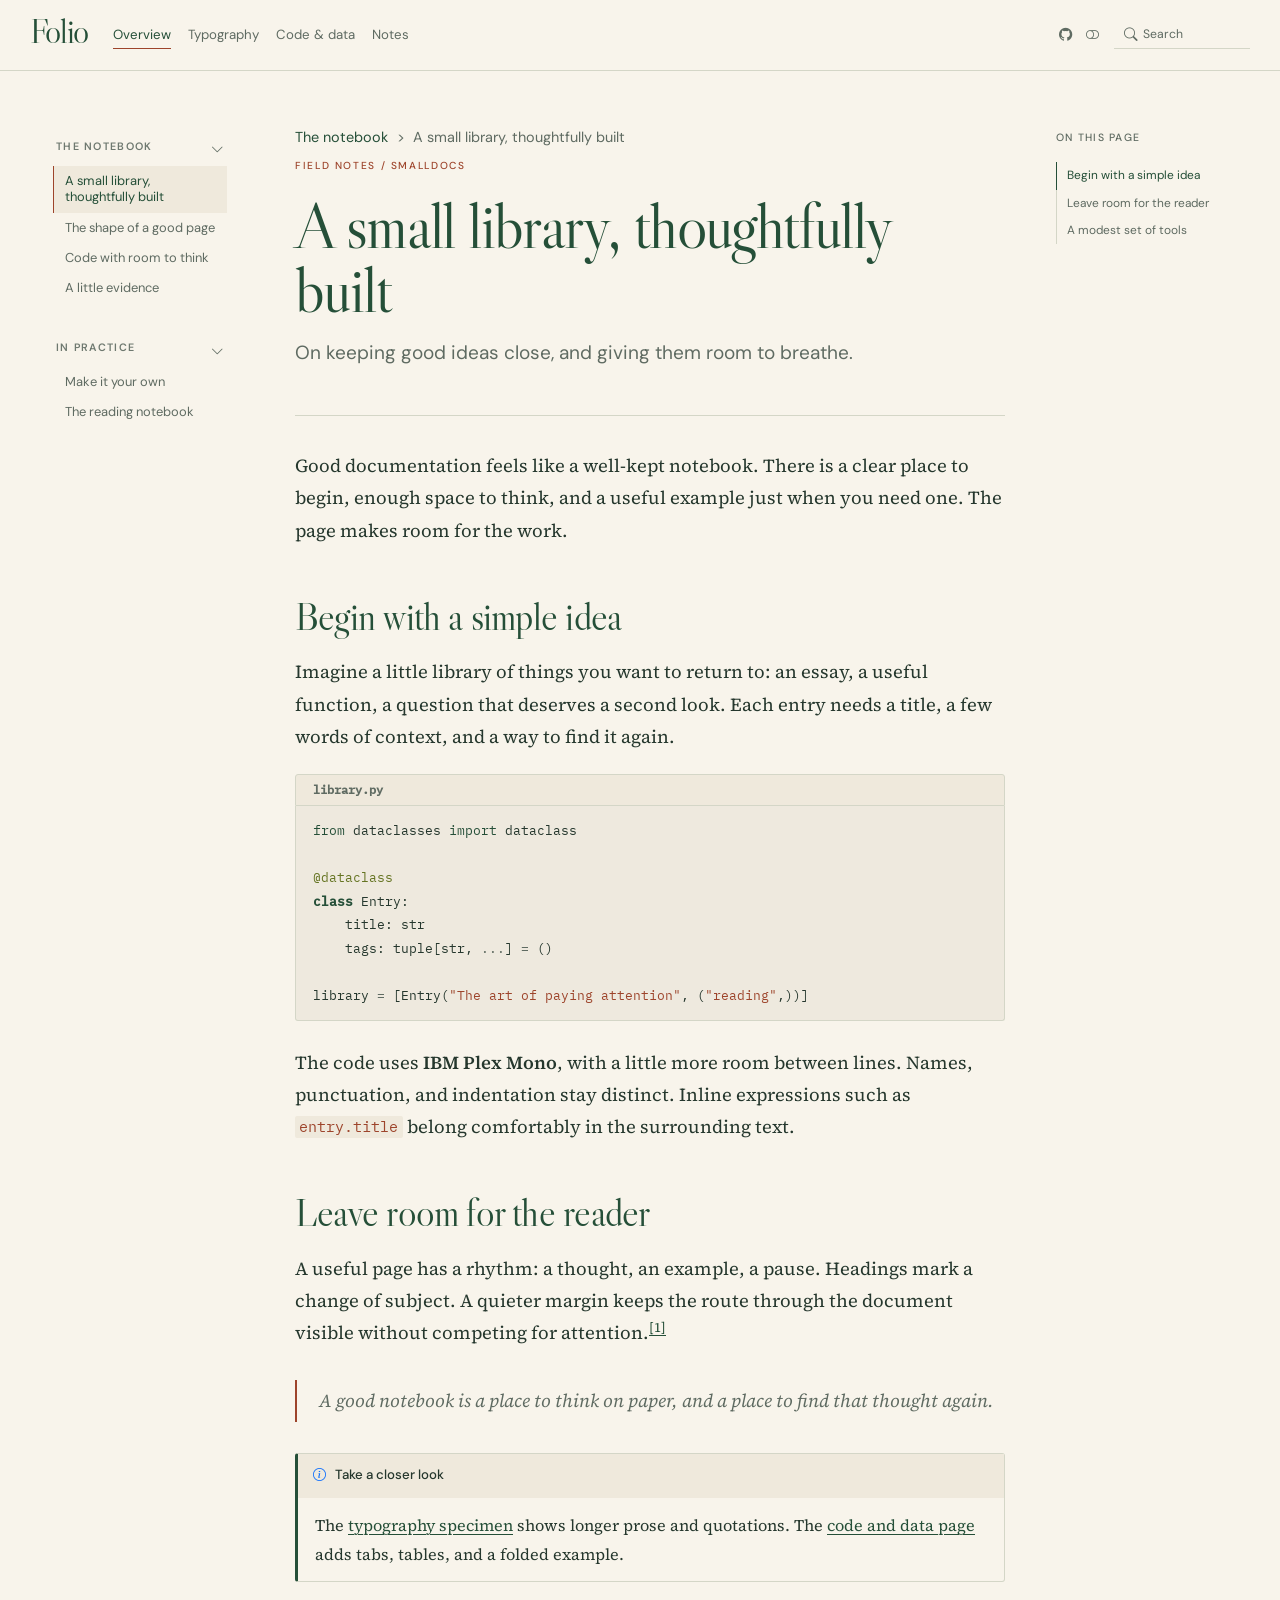
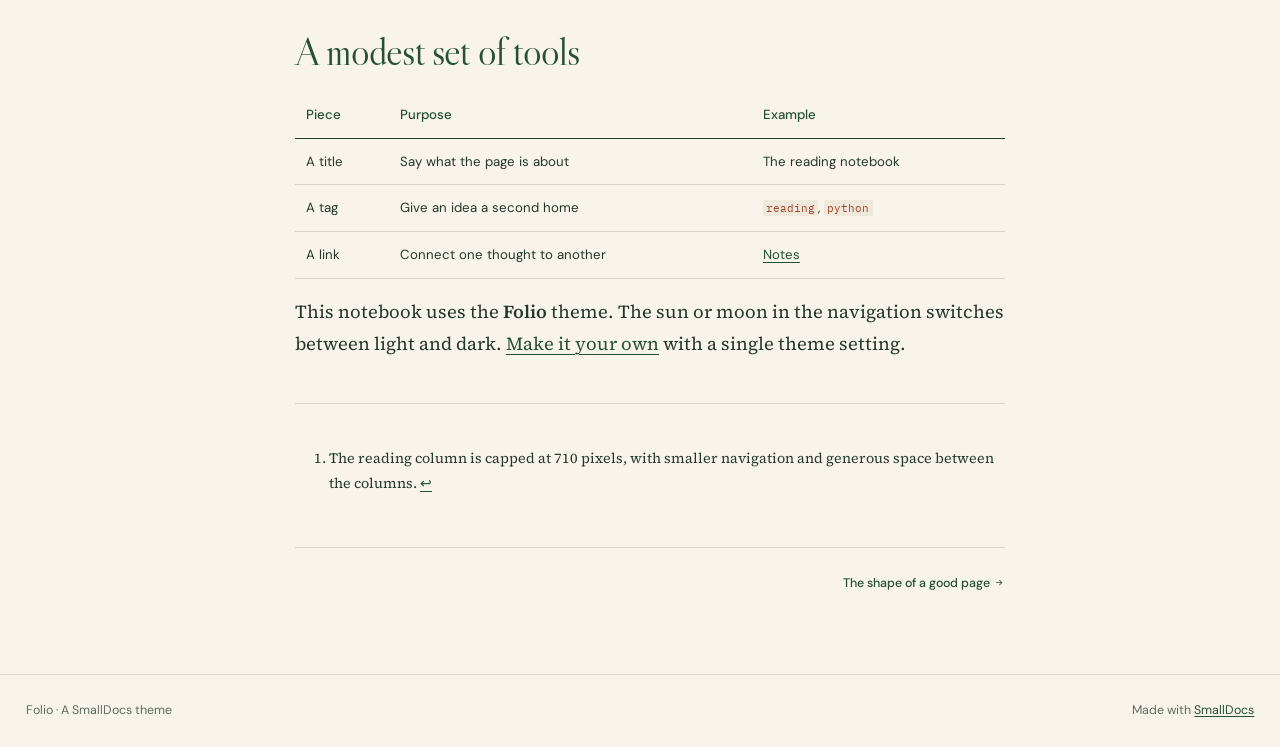
==== index.html @ aefc09b0 "Build Folio example site" ====
<!doctype html><html lang="en"><head><meta charset="utf-8"><meta name="generator" content="smalldocs-0.3.1"><meta name="viewport" content="width=device-width, initial-scale=1.0, user-scalable=yes"><meta name="description" content="Cream paper, forest green, and expressive Caslon. A quieter cousin of the CRBooks catalog."><title>A small library, thoughtfully built – Folio</title><link rel="icon" href="site_libs/themes/folio/logo.svg"><link rel="stylesheet" href="site_libs/themes/folio/folio.css" data-mode="light" class="quarto-color-scheme" id="quarto-bootstrap-light" media="not all and (prefers-color-scheme: dark)"><link rel="stylesheet" href="site_libs/themes/folio/folio-dark.css" data-mode="dark" class="quarto-color-scheme quarto-color-alternate" id="quarto-bootstrap-dark" media="(prefers-color-scheme: dark)"><link rel="stylesheet" href="site_libs/bootstrap-icons/bootstrap-icons.min.css"><link rel="stylesheet" href="site_libs/smalldocs.css"><meta name="smalldocs:offset" content="./"><script src="site_libs/bootstrap/bootstrap.bundle.min.js"></script><script src="site_libs/fuse/fuse.min.js"></script><script src="site_libs/smalldocs.js" defer></script><script>(function(){var d=document.documentElement,s=null;try{s=localStorage.getItem('smalldocs-scheme')}catch(e){}var alt=s?s==='alternate':!!(window.matchMedia&&matchMedia('(prefers-color-scheme: dark)').matches);var ls=document.querySelectorAll('link.quarto-color-scheme');if(alt)d.dataset.scheme='alternate';if(s)ls.forEach(function(l){var on=l.classList.contains('quarto-color-alternate')===alt;if(on)l.setAttribute('blocking','render');l.media=on?'all':'not all'});var on=ls[alt?1:0];if(on&&on.dataset.mode==='dark')d.classList.add('quarto-dark')})();</script></head><body class="nav-sidebar floating nav-fixed"><header id="quarto-header" class="headroom sticky-top"><nav class="navbar navbar-expand-lg sd-navbar-default"><div class="navbar-container container-fluid"><div class="navbar-brand-container mx-auto"><a class="navbar-brand" href="index.html"><span class="navbar-title">Folio</span></a></div><button class="navbar-toggler" type="button" data-bs-toggle="collapse" data-bs-target="#navbarCollapse" aria-controls="navbarCollapse" aria-expanded="false" aria-label="Toggle navigation"><span class="navbar-toggler-icon"></span></button><div class="collapse navbar-collapse" id="navbarCollapse"><ul class="navbar-nav navbar-nav-scroll me-auto"><li class="nav-item"><a class="nav-link active" href="index.html" aria-current="page"><span class="menu-text">Overview</span></a></li><li class="nav-item"><a class="nav-link" href="pages/typography.html"><span class="menu-text">Typography</span></a></li><li class="nav-item"><a class="nav-link" href="pages/code.html"><span class="menu-text">Code &amp; data</span></a></li><li class="nav-item"><a class="nav-link" href="notes/index.html"><span class="menu-text">Notes</span></a></li></ul><ul class="navbar-nav navbar-nav-scroll ms-auto"><li class="nav-item compact"><a class="nav-link" href="https://github.com/rahuldave/smalldocs-folio" aria-label="github"><i class="bi bi-github" role="img"></i></a></li><li class="nav-item compact"><a class="quarto-color-scheme-toggle nav-link" href="" title="Toggle dark mode" onclick="window.smalldocsToggleScheme(); return false;"><i class="bi"></i></a></li></ul><div class="quarto-navbar-tools"><div class="smalldocs-search" id="quarto-search"><i class="bi bi-search" aria-hidden="true"></i><input type="search" class="form-control form-control-sm" placeholder="Search" aria-label="Search" autocomplete="off"><div class="smalldocs-search-results dropdown-menu"></div></div></div></div></div></nav><nav class="quarto-secondary-nav"><div class="container-fluid d-flex"><button type="button" class="quarto-btn-toggle btn" aria-controls="quarto-sidebar" aria-label="Toggle sidebar navigation"><i class="bi bi-layout-text-sidebar-reverse"></i></button><nav class="quarto-page-breadcrumbs" aria-label="breadcrumb"><ol class="breadcrumb"><li class="breadcrumb-item"><a href="index.html">The notebook</a></li><li class="breadcrumb-item"><a href="index.html">A small library, thoughtfully built</a></li></ol></nav></div></nav></header><div id="quarto-content" class="quarto-container page-columns page-rows-contents page-layout-article has-sidebar has-margin"><nav id="quarto-sidebar" class="sidebar collapse collapse-horizontal quarto-sidebar-collapse-item sidebar-navigation floating overflow-auto"><div class="sidebar-menu-container"><ul class="list-unstyled mt-1"><li class="sidebar-item sidebar-item-section"><div class="sidebar-item-container"><a class="sidebar-item-text sidebar-link text-start" data-bs-toggle="collapse" data-bs-target="#quarto-sidebar-section-1" role="navigation" aria-expanded="true"><span class="menu-text">The notebook</span></a><a class="sidebar-item-toggle text-start" data-bs-toggle="collapse" data-bs-target="#quarto-sidebar-section-1" role="navigation" aria-expanded="true" aria-label="Toggle section"><i class="bi bi-chevron-right ms-2"></i></a></div><ul id="quarto-sidebar-section-1" class="collapse list-unstyled sidebar-section depth1 show"><li class="sidebar-item"><div class="sidebar-item-container"><a href="index.html" class="sidebar-item-text sidebar-link active" aria-current="page"><span class="menu-text">A small library, thoughtfully built</span></a></div></li><li class="sidebar-item"><div class="sidebar-item-container"><a href="pages/typography.html" class="sidebar-item-text sidebar-link"><span class="menu-text">The shape of a good page</span></a></div></li><li class="sidebar-item"><div class="sidebar-item-container"><a href="pages/code.html" class="sidebar-item-text sidebar-link"><span class="menu-text">Code with room to think</span></a></div></li><li class="sidebar-item"><div class="sidebar-item-container"><a href="pages/figures.html" class="sidebar-item-text sidebar-link"><span class="menu-text">A little evidence</span></a></div></li></ul></li><li class="sidebar-item sidebar-item-section"><div class="sidebar-item-container"><a class="sidebar-item-text sidebar-link text-start" data-bs-toggle="collapse" data-bs-target="#quarto-sidebar-section-2" role="navigation" aria-expanded="true"><span class="menu-text">In practice</span></a><a class="sidebar-item-toggle text-start" data-bs-toggle="collapse" data-bs-target="#quarto-sidebar-section-2" role="navigation" aria-expanded="true" aria-label="Toggle section"><i class="bi bi-chevron-right ms-2"></i></a></div><ul id="quarto-sidebar-section-2" class="collapse list-unstyled sidebar-section depth1 show"><li class="sidebar-item"><div class="sidebar-item-container"><a href="pages/install.html" class="sidebar-item-text sidebar-link"><span class="menu-text">Make it your own</span></a></div></li><li class="sidebar-item"><div class="sidebar-item-container"><a href="notes/index.html" class="sidebar-item-text sidebar-link"><span class="menu-text">The reading notebook</span></a></div></li></ul></li></ul></div></nav><div id="quarto-sidebar-glass" class="quarto-sidebar-collapse-item"></div><div id="quarto-margin-sidebar" class="sidebar margin-sidebar"><nav id="TOC" role="doc-toc" class="toc-active"><h2 id="toc-title">On this page</h2><ul><li><a href="#begin-with-a-simple-idea" id="toc-begin-with-a-simple-idea" class="nav-link" data-scroll-target="#begin-with-a-simple-idea">Begin with a simple idea</a></li><li><a href="#leave-room-for-the-reader" id="toc-leave-room-for-the-reader" class="nav-link" data-scroll-target="#leave-room-for-the-reader">Leave room for the reader</a></li><li><a href="#a-modest-set-of-tools" id="toc-a-modest-set-of-tools" class="nav-link" data-scroll-target="#a-modest-set-of-tools">A modest set of tools</a></li></ul></nav></div><main class="content" id="quarto-document-content"><header id="title-block-header" class="quarto-title-block default"><nav class="quarto-page-breadcrumbs quarto-title-breadcrumbs d-none d-lg-block" aria-label="breadcrumb"><ol class="breadcrumb"><li class="breadcrumb-item"><a href="index.html">The notebook</a></li><li class="breadcrumb-item"><a href="index.html">A small library, thoughtfully built</a></li></ol></nav><div class="quarto-title"><h1 class="title">A small library, thoughtfully built</h1><p class="subtitle lead">On keeping good ideas close, and giving them room to breathe.</p></div><div class="quarto-title-meta"></div></header><p>Good documentation feels like a well-kept notebook. There is a clear place to
begin, enough space to think, and a useful example just when you need one.
The page makes room for the work.</p>
<section id="begin-with-a-simple-idea" class="level2">
<h2 class="anchored" data-anchor-id="begin-with-a-simple-idea">Begin with a simple idea</h2>
<p>Imagine a little library of things you want to return to: an essay, a useful
function, a question that deserves a second look. Each entry needs a title,
a few words of context, and a way to find it again.</p>
<div class="code-with-filename"><div class="code-with-filename-file"><pre><strong>library.py</strong></pre></div><div class="code-copy-outer-scaffold"><div class="sourceCode" id="cb1"><pre class="sourceCode python code-with-copy"><code class="sourceCode python"><span class="im">from</span> dataclasses <span class="im">import</span> dataclass

<span class="at">@dataclass</span>
<span class="kw">class</span> Entry:
    title: <span class="bu">str</span>
    tags: <span class="bu">tuple</span>[<span class="bu">str</span>, <span class="op">.</span><span class="op">.</span><span class="op">.</span>] <span class="op">=</span> ()

library <span class="op">=</span> [Entry(<span class="st">&quot;</span><span class="st">The art of paying attention</span><span class="st">&quot;</span>, (<span class="st">&quot;</span><span class="st">reading</span><span class="st">&quot;</span>,))]</code></pre></div><button title="Copy to Clipboard" class="code-copy-button"><i class="bi"></i></button></div></div>
<p>The code uses <strong>IBM Plex Mono</strong>, with a little more room between lines. Names,
punctuation, and indentation stay distinct. Inline expressions such as
<code>entry.title</code> belong comfortably in the surrounding text.</p>
</section>
<section id="leave-room-for-the-reader" class="level2">
<h2 class="anchored" data-anchor-id="leave-room-for-the-reader">Leave room for the reader</h2>
<p>A useful page has a rhythm: a thought, an example, a pause. Headings mark a
change of subject. A quieter margin keeps the route through the document
visible without competing for attention.<sup class="footnote-ref"><a href="#fn1" id="fnref1">[1]</a></sup></p>
<blockquote>
<p>A good notebook is a place to think on paper, and a place to find that
thought again.</p>
</blockquote>
<div class="callout callout-style-default callout-note callout-titled"><div class="callout-header d-flex align-content-center"><div class="callout-icon-container"><i class="callout-icon"></i></div><div class="callout-title-container flex-fill">Take a closer look</div></div><div class="callout-body-container callout-body">
<p>The <a href="pages/typography.html">typography specimen</a> shows longer prose and quotations.
The <a href="pages/code.html">code and data page</a> adds tabs, tables, and a folded example.</p>
</div></div>
</section>
<section id="a-modest-set-of-tools" class="level2">
<h2 class="anchored" data-anchor-id="a-modest-set-of-tools">A modest set of tools</h2>
<div class="sd-table">
<table class="caption-top table">
<thead>
<tr>
<th style="text-align:left">Piece</th>
<th style="text-align:left">Purpose</th>
<th style="text-align:left">Example</th>
</tr>
</thead>
<tbody>
<tr>
<td style="text-align:left">A title</td>
<td style="text-align:left">Say what the page is about</td>
<td style="text-align:left">The reading notebook</td>
</tr>
<tr>
<td style="text-align:left">A tag</td>
<td style="text-align:left">Give an idea a second home</td>
<td style="text-align:left"><code>reading</code>, <code>python</code></td>
</tr>
<tr>
<td style="text-align:left">A link</td>
<td style="text-align:left">Connect one thought to another</td>
<td style="text-align:left"><a href="notes/index.html">Notes</a></td>
</tr>
</tbody>
</table>
</div>
<p>This notebook uses the <strong>Folio</strong> theme. The sun or moon in the
navigation switches between light and dark. <a href="pages/install.html">Make it your own</a>
with a single theme setting.</p>
<hr class="footnotes-sep" />
<section class="footnotes">
<ol class="footnotes-list">
<li id="fn1" class="footnote-item"><p>The reading column is capped at 710 pixels, with smaller navigation
and generous space between the columns. <a href="#fnref1" class="footnote-backref">↩︎</a></p>
</li>
</ol>
</section>
</section>
<nav class="page-navigation"><div class="nav-page nav-page-previous"></div><div class="nav-page nav-page-next"><a href="pages/typography.html" class="pagination-link"><span class="nav-page-text">The shape of a good page</span> <i class="bi bi-arrow-right-short"></i></a></div></nav></main></div><footer class="footer"><div class="nav-footer"><div class="nav-footer-left">Folio · A SmallDocs theme</div><div class="nav-footer-center"></div><div class="nav-footer-right">Made with <a href="https://github.com/rahuldave/smalldocs">SmallDocs</a></div></div></footer><!-- Demo-only: allow direct links to the light and dark specimens. -->
<script>
document.addEventListener('DOMContentLoaded', () => {
  const desired = new URLSearchParams(location.search).get('mode');
  if (['light', 'dark'].includes(desired)) {
    if ((document.documentElement.dataset.scheme === 'alternate') !== (desired === 'dark')) window.smalldocsToggleScheme();
  }
});
</script>
</body></html>
---- site_libs/themes/folio/folio.css ----
@charset "UTF-8";/*!
 * Bootstrap  v5.3.8 (https://getbootstrap.com/)
 * Copyright 2011-2025 The Bootstrap Authors
 * Licensed under MIT (https://github.com/twbs/bootstrap/blob/main/LICENSE)
 */:root,[data-bs-theme=light]{--bs-blue:#0d6efd;--bs-indigo:#6610f2;--bs-purple:#6f42c1;--bs-pink:#d63384;--bs-red:#dc3545;--bs-orange:#fd7e14;--bs-yellow:#ffc107;--bs-green:#198754;--bs-teal:#20c997;--bs-cyan:#0dcaf0;--bs-black:#000;--bs-white:#fff;--bs-gray:#6c757d;--bs-gray-dark:#343a40;--bs-gray-100:#f8f9fa;--bs-gray-200:#e9ecef;--bs-gray-300:#dee2e6;--bs-gray-400:#ced4da;--bs-gray-500:#adb5bd;--bs-gray-600:#6c757d;--bs-gray-700:#495057;--bs-gray-800:#343a40;--bs-gray-900:#212529;--bs-primary:#0d6efd;--bs-secondary:#6c757d;--bs-success:#198754;--bs-info:#0dcaf0;--bs-warning:#ffc107;--bs-danger:#dc3545;--bs-light:#f8f9fa;--bs-dark:#212529;--bs-primary-rgb:13,110,253;--bs-secondary-rgb:108,117,125;--bs-success-rgb:25,135,84;--bs-info-rgb:13,202,240;--bs-warning-rgb:255,193,7;--bs-danger-rgb:220,53,69;--bs-light-rgb:248,249,250;--bs-dark-rgb:33,37,41;--bs-primary-text-emphasis:#052c65;--bs-secondary-text-emphasis:#2b2f32;--bs-success-text-emphasis:#0a3622;--bs-info-text-emphasis:#055160;--bs-warning-text-emphasis:#664d03;--bs-danger-text-emphasis:#58151c;--bs-light-text-emphasis:#495057;--bs-dark-text-emphasis:#495057;--bs-primary-bg-subtle:#cfe2ff;--bs-secondary-bg-subtle:#e2e3e5;--bs-success-bg-subtle:#d1e7dd;--bs-info-bg-subtle:#cff4fc;--bs-warning-bg-subtle:#fff3cd;--bs-danger-bg-subtle:#f8d7da;--bs-light-bg-subtle:#fcfcfd;--bs-dark-bg-subtle:#ced4da;--bs-primary-border-subtle:#9ec5fe;--bs-secondary-border-subtle:#c4c8cb;--bs-success-border-subtle:#a3cfbb;--bs-info-border-subtle:#9eeaf9;--bs-warning-border-subtle:#ffe69c;--bs-danger-border-subtle:#f1aeb5;--bs-light-border-subtle:#e9ecef;--bs-dark-border-subtle:#adb5bd;--bs-white-rgb:255,255,255;--bs-black-rgb:0,0,0;--bs-font-sans-serif:system-ui,-apple-system,"Segoe UI",Roboto,"Helvetica Neue","Noto Sans","Liberation Sans",Arial,sans-serif,"Apple Color Emoji","Segoe UI Emoji","Segoe UI Symbol","Noto Color Emoji";--bs-font-monospace:SFMono-Regular,Menlo,Monaco,Consolas,"Liberation Mono","Courier New",monospace;--bs-gradient:linear-gradient(180deg, rgba(255, 255, 255, 0.15), rgba(255, 255, 255, 0));--bs-body-font-family:var(--bs-font-sans-serif);--bs-body-font-size:1rem;--bs-body-font-weight:400;--bs-body-line-height:1.5;--bs-body-color:#212529;--bs-body-color-rgb:33,37,41;--bs-body-bg:#fff;--bs-body-bg-rgb:255,255,255;--bs-emphasis-color:#000;--bs-emphasis-color-rgb:0,0,0;--bs-secondary-color:rgba(33, 37, 41, 0.75);--bs-secondary-color-rgb:33,37,41;--bs-secondary-bg:#e9ecef;--bs-secondary-bg-rgb:233,236,239;--bs-tertiary-color:rgba(33, 37, 41, 0.5);--bs-tertiary-color-rgb:33,37,41;--bs-tertiary-bg:#f8f9fa;--bs-tertiary-bg-rgb:248,249,250;--bs-heading-color:inherit;--bs-link-color:#0d6efd;--bs-link-color-rgb:13,110,253;--bs-link-decoration:underline;--bs-link-hover-color:#0a58ca;--bs-link-hover-color-rgb:10,88,202;--bs-code-color:#d63384;--bs-highlight-color:#212529;--bs-highlight-bg:#fff3cd;--bs-border-width:1px;--bs-border-style:solid;--bs-border-color:#dee2e6;--bs-border-color-translucent:rgba(0, 0, 0, 0.175);--bs-border-radius:0.375rem;--bs-border-radius-sm:0.25rem;--bs-border-radius-lg:0.5rem;--bs-border-radius-xl:1rem;--bs-border-radius-xxl:2rem;--bs-border-radius-2xl:var(--bs-border-radius-xxl);--bs-border-radius-pill:50rem;--bs-box-shadow:0 0.5rem 1rem rgba(0, 0, 0, 0.15);--bs-box-shadow-sm:0 0.125rem 0.25rem rgba(0, 0, 0, 0.075);--bs-box-shadow-lg:0 1rem 3rem rgba(0, 0, 0, 0.175);--bs-box-shadow-inset:inset 0 1px 2px rgba(0, 0, 0, 0.075);--bs-focus-ring-width:0.25rem;--bs-focus-ring-opacity:0.25;--bs-focus-ring-color:rgba(13, 110, 253, 0.25);--bs-form-valid-color:#198754;--bs-form-valid-border-color:#198754;--bs-form-invalid-color:#dc3545;--bs-form-invalid-border-color:#dc3545}[data-bs-theme=dark]{color-scheme:dark;--bs-body-color:#dee2e6;--bs-body-color-rgb:222,226,230;--bs-body-bg:#212529;--bs-body-bg-rgb:33,37,41;--bs-emphasis-color:#fff;--bs-emphasis-color-rgb:255,255,255;--bs-secondary-color:rgba(222, 226, 230, 0.75);--bs-secondary-color-rgb:222,226,230;--bs-secondary-bg:#343a40;--bs-secondary-bg-rgb:52,58,64;--bs-tertiary-color:rgba(222, 226, 230, 0.5);--bs-tertiary-color-rgb:222,226,230;--bs-tertiary-bg:#2b3035;--bs-tertiary-bg-rgb:43,48,53;--bs-primary-text-emphasis:#6ea8fe;--bs-secondary-text-emphasis:#a7acb1;--bs-success-text-emphasis:#75b798;--bs-info-text-emphasis:#6edff6;--bs-warning-text-emphasis:#ffda6a;--bs-danger-text-emphasis:#ea868f;--bs-light-text-emphasis:#f8f9fa;--bs-dark-text-emphasis:#dee2e6;--bs-primary-bg-subtle:#031633;--bs-secondary-bg-subtle:#161719;--bs-success-bg-subtle:#051b11;--bs-info-bg-subtle:#032830;--bs-warning-bg-subtle:#332701;--bs-danger-bg-subtle:#2c0b0e;--bs-light-bg-subtle:#343a40;--bs-dark-bg-subtle:#1a1d20;--bs-primary-border-subtle:#084298;--bs-secondary-border-subtle:#41464b;--bs-success-border-subtle:#0f5132;--bs-info-border-subtle:#087990;--bs-warning-border-subtle:#997404;--bs-danger-border-subtle:#842029;--bs-light-border-subtle:#495057;--bs-dark-border-subtle:#343a40;--bs-heading-color:inherit;--bs-link-color:#6ea8fe;--bs-link-hover-color:#8bb9fe;--bs-link-color-rgb:110,168,254;--bs-link-hover-color-rgb:139,185,254;--bs-code-color:#e685b5;--bs-highlight-color:#dee2e6;--bs-highlight-bg:#664d03;--bs-border-color:#495057;--bs-border-color-translucent:rgba(255, 255, 255, 0.15);--bs-form-valid-color:#75b798;--bs-form-valid-border-color:#75b798;--bs-form-invalid-color:#ea868f;--bs-form-invalid-border-color:#ea868f}*,::after,::before{box-sizing:border-box}@media (prefers-reduced-motion:no-preference){:root{scroll-behavior:smooth}}body{margin:0;font-family:var(--bs-body-font-family);font-size:var(--bs-body-font-size);font-weight:var(--bs-body-font-weight);line-height:var(--bs-body-line-height);color:var(--bs-body-color);text-align:var(--bs-body-text-align);background-color:var(--bs-body-bg);-webkit-text-size-adjust:100%;-webkit-tap-highlight-color:transparent}hr{margin:1rem 0;color:inherit;border:0;border-top:var(--bs-border-width) solid;opacity:.25}.h1,.h2,.h3,.h4,.h5,.h6,h1,h2,h3,h4,h5,h6{margin-top:0;margin-bottom:.5rem;font-weight:500;line-height:1.2;color:var(--bs-heading-color)}.h1,h1{font-size:calc(1.375rem + 1.5vw)}@media (min-width:1200px){.h1,h1{font-size:2.5rem}}.h2,h2{font-size:calc(1.325rem + .9vw)}@media (min-width:1200px){.h2,h2{font-size:2rem}}.h3,h3{font-size:calc(1.3rem + .6vw)}@media (min-width:1200px){.h3,h3{font-size:1.75rem}}.h4,h4{font-size:calc(1.275rem + .3vw)}@media (min-width:1200px){.h4,h4{font-size:1.5rem}}.h5,h5{font-size:1.25rem}.h6,h6{font-size:1rem}p{margin-top:0;margin-bottom:1rem}abbr[title]{-webkit-text-decoration:underline dotted;text-decoration:underline dotted;cursor:help;-webkit-text-decoration-skip-ink:none;text-decoration-skip-ink:none}address{margin-bottom:1rem;font-style:normal;line-height:inherit}ol,ul{padding-left:2rem}dl,ol,ul{margin-top:0;margin-bottom:1rem}ol ol,ol ul,ul ol,ul ul{margin-bottom:0}dt{font-weight:700}dd{margin-bottom:.5rem;margin-left:0}blockquote{margin:0 0 1rem}b,strong{font-weight:bolder}.small,small{font-size:.875em}.mark,mark{padding:.1875em;color:var(--bs-highlight-color);background-color:var(--bs-highlight-bg)}sub,sup{position:relative;font-size:.75em;line-height:0;vertical-align:baseline}sub{bottom:-.25em}sup{top:-.5em}a{color:rgba(var(--bs-link-color-rgb),var(--bs-link-opacity,1));text-decoration:underline}a:hover{--bs-link-color-rgb:var(--bs-link-hover-color-rgb)}a:not([href]):not([class]),a:not([href]):not([class]):hover{color:inherit;text-decoration:none}code,kbd,pre,samp{font-family:var(--bs-font-monospace);font-size:1em}pre{display:block;margin-top:0;margin-bottom:1rem;overflow:auto;font-size:.875em}pre code{font-size:inherit;color:inherit;word-break:normal}code{font-size:.875em;color:var(--bs-code-color);word-wrap:break-word}a>code{color:inherit}kbd{padding:.1875rem .375rem;font-size:.875em;color:var(--bs-body-bg);background-color:var(--bs-body-color);border-radius:.25rem}kbd kbd{padding:0;font-size:1em}figure{margin:0 0 1rem}img,svg{vertical-align:middle}table{caption-side:bottom;border-collapse:collapse}caption{padding-top:.5rem;padding-bottom:.5rem;color:var(--bs-secondary-color);text-align:left}th{text-align:inherit;text-align:-webkit-match-parent}tbody,td,tfoot,th,thead,tr{border-color:inherit;border-style:solid;border-width:0}label{display:inline-block}button{border-radius:0}button:focus:not(:focus-visible){outline:0}button,input,optgroup,select,textarea{margin:0;font-family:inherit;font-size:inherit;line-height:inherit}button,select{text-transform:none}[role=button]{cursor:pointer}select{word-wrap:normal}select:disabled{opacity:1}[list]:not([type=date]):not([type=datetime-local]):not([type=month]):not([type=week]):not([type=time])::-webkit-calendar-picker-indicator{display:none!important}[type=button],[type=reset],[type=submit],button{-webkit-appearance:button}[type=button]:not(:disabled),[type=reset]:not(:disabled),[type=submit]:not(:disabled),button:not(:disabled){cursor:pointer}::-moz-focus-inner{padding:0;border-style:none}textarea{resize:vertical}fieldset{min-width:0;padding:0;margin:0;border:0}legend{float:left;width:100%;padding:0;margin-bottom:.5rem;line-height:inherit;font-size:calc(1.275rem + .3vw)}@media (min-width:1200px){legend{font-size:1.5rem}}legend+*{clear:left}::-webkit-datetime-edit-day-field,::-webkit-datetime-edit-fields-wrapper,::-webkit-datetime-edit-hour-field,::-webkit-datetime-edit-minute,::-webkit-datetime-edit-month-field,::-webkit-datetime-edit-text,::-webkit-datetime-edit-year-field{padding:0}::-webkit-inner-spin-button{height:auto}[type=search]{-webkit-appearance:textfield;outline-offset:-2px}[type=search]::-webkit-search-cancel-button{cursor:pointer;filter:grayscale(1)}::-webkit-search-decoration{-webkit-appearance:none}::-webkit-color-swatch-wrapper{padding:0}::-webkit-file-upload-button{font:inherit;-webkit-appearance:button}::file-selector-button{font:inherit;-webkit-appearance:button}output{display:inline-block}iframe{border:0}summary{display:list-item;cursor:pointer}progress{vertical-align:baseline}[hidden]{display:none!important}.lead{font-size:1.25rem;font-weight:300}.display-1{font-weight:300;line-height:1.2;font-size:calc(1.625rem + 4.5vw)}@media (min-width:1200px){.display-1{font-size:5rem}}.display-2{font-weight:300;line-height:1.2;font-size:calc(1.575rem + 3.9vw)}@media (min-width:1200px){.display-2{font-size:4.5rem}}.display-3{font-weight:300;line-height:1.2;font-size:calc(1.525rem + 3.3vw)}@media (min-width:1200px){.display-3{font-size:4rem}}.display-4{font-weight:300;line-height:1.2;font-size:calc(1.475rem + 2.7vw)}@media (min-width:1200px){.display-4{font-size:3.5rem}}.display-5{font-weight:300;line-height:1.2;font-size:calc(1.425rem + 2.1vw)}@media (min-width:1200px){.display-5{font-size:3rem}}.display-6{font-weight:300;line-height:1.2;font-size:calc(1.375rem + 1.5vw)}@media (min-width:1200px){.display-6{font-size:2.5rem}}.list-unstyled{padding-left:0;list-style:none}.list-inline{padding-left:0;list-style:none}.list-inline-item{display:inline-block}.list-inline-item:not(:last-child){margin-right:.5rem}.initialism{font-size:.875em;text-transform:uppercase}.blockquote{margin-bottom:1rem;font-size:1.25rem}.blockquote>:last-child{margin-bottom:0}.blockquote-footer{margin-top:-1rem;margin-bottom:1rem;font-size:.875em;color:#6c757d}.blockquote-footer::before{content:"— "}.img-fluid{max-width:100%;height:auto}.img-thumbnail{padding:.25rem;background-color:var(--bs-body-bg);border:var(--bs-border-width) solid var(--bs-border-color);border-radius:var(--bs-border-radius);max-width:100%;height:auto}.figure{display:inline-block}.figure-img{margin-bottom:.5rem;line-height:1}.figure-caption{font-size:.875em;color:var(--bs-secondary-color)}.container,.container-fluid,.container-lg,.container-md,.container-sm,.container-xl,.container-xxl{--bs-gutter-x:1.5rem;--bs-gutter-y:0;width:100%;padding-right:calc(var(--bs-gutter-x) * .5);padding-left:calc(var(--bs-gutter-x) * .5);margin-right:auto;margin-left:auto}@media (min-width:576px){.container,.container-sm{max-width:540px}}@media (min-width:768px){.container,.container-md,.container-sm{max-width:720px}}@media (min-width:992px){.container,.container-lg,.container-md,.container-sm{max-width:960px}}@media (min-width:1200px){.container,.container-lg,.container-md,.container-sm,.container-xl{max-width:1140px}}@media (min-width:1400px){.container,.container-lg,.container-md,.container-sm,.container-xl,.container-xxl{max-width:1320px}}:root{--bs-breakpoint-xs:0;--bs-breakpoint-sm:576px;--bs-breakpoint-md:768px;--bs-breakpoint-lg:992px;--bs-breakpoint-xl:1200px;--bs-breakpoint-xxl:1400px}.row{--bs-gutter-x:1.5rem;--bs-gutter-y:0;display:flex;flex-wrap:wrap;margin-top:calc(-1 * var(--bs-gutter-y));margin-right:calc(-.5 * var(--bs-gutter-x));margin-left:calc(-.5 * var(--bs-gutter-x))}.row>*{flex-shrink:0;width:100%;max-width:100%;padding-right:calc(var(--bs-gutter-x) * .5);padding-left:calc(var(--bs-gutter-x) * .5);margin-top:var(--bs-gutter-y)}.col{flex:1 0 0}.row-cols-auto>*{flex:0 0 auto;width:auto}.row-cols-1>*{flex:0 0 auto;width:100%}.row-cols-2>*{flex:0 0 auto;width:50%}.row-cols-3>*{flex:0 0 auto;width:33.33333333%}.row-cols-4>*{flex:0 0 auto;width:25%}.row-cols-5>*{flex:0 0 auto;width:20%}.row-cols-6>*{flex:0 0 auto;width:16.66666667%}.col-auto{flex:0 0 auto;width:auto}.col-1{flex:0 0 auto;width:8.33333333%}.col-2{flex:0 0 auto;width:16.66666667%}.col-3{flex:0 0 auto;width:25%}.col-4{flex:0 0 auto;width:33.33333333%}.col-5{flex:0 0 auto;width:41.66666667%}.col-6{flex:0 0 auto;width:50%}.col-7{flex:0 0 auto;width:58.33333333%}.col-8{flex:0 0 auto;width:66.66666667%}.col-9{flex:0 0 auto;width:75%}.col-10{flex:0 0 auto;width:83.33333333%}.col-11{flex:0 0 auto;width:91.66666667%}.col-12{flex:0 0 auto;width:100%}.offset-1{margin-left:8.33333333%}.offset-2{margin-left:16.66666667%}.offset-3{margin-left:25%}.offset-4{margin-left:33.33333333%}.offset-5{margin-left:41.66666667%}.offset-6{margin-left:50%}.offset-7{margin-left:58.33333333%}.offset-8{margin-left:66.66666667%}.offset-9{margin-left:75%}.offset-10{margin-left:83.33333333%}.offset-11{margin-left:91.66666667%}.g-0,.gx-0{--bs-gutter-x:0}.g-0,.gy-0{--bs-gutter-y:0}.g-1,.gx-1{--bs-gutter-x:0.25rem}.g-1,.gy-1{--bs-gutter-y:0.25rem}.g-2,.gx-2{--bs-gutter-x:0.5rem}.g-2,.gy-2{--bs-gutter-y:0.5rem}.g-3,.gx-3{--bs-gutter-x:1rem}.g-3,.gy-3{--bs-gutter-y:1rem}.g-4,.gx-4{--bs-gutter-x:1.5rem}.g-4,.gy-4{--bs-gutter-y:1.5rem}.g-5,.gx-5{--bs-gutter-x:3rem}.g-5,.gy-5{--bs-gutter-y:3rem}@media (min-width:576px){.col-sm{flex:1 0 0}.row-cols-sm-auto>*{flex:0 0 auto;width:auto}.row-cols-sm-1>*{flex:0 0 auto;width:100%}.row-cols-sm-2>*{flex:0 0 auto;width:50%}.row-cols-sm-3>*{flex:0 0 auto;width:33.33333333%}.row-cols-sm-4>*{flex:0 0 auto;width:25%}.row-cols-sm-5>*{flex:0 0 auto;width:20%}.row-cols-sm-6>*{flex:0 0 auto;width:16.66666667%}.col-sm-auto{flex:0 0 auto;width:auto}.col-sm-1{flex:0 0 auto;width:8.33333333%}.col-sm-2{flex:0 0 auto;width:16.66666667%}.col-sm-3{flex:0 0 auto;width:25%}.col-sm-4{flex:0 0 auto;width:33.33333333%}.col-sm-5{flex:0 0 auto;width:41.66666667%}.col-sm-6{flex:0 0 auto;width:50%}.col-sm-7{flex:0 0 auto;width:58.33333333%}.col-sm-8{flex:0 0 auto;width:66.66666667%}.col-sm-9{flex:0 0 auto;width:75%}.col-sm-10{flex:0 0 auto;width:83.33333333%}.col-sm-11{flex:0 0 auto;width:91.66666667%}.col-sm-12{flex:0 0 auto;width:100%}.offset-sm-0{margin-left:0}.offset-sm-1{margin-left:8.33333333%}.offset-sm-2{margin-left:16.66666667%}.offset-sm-3{margin-left:25%}.offset-sm-4{margin-left:33.33333333%}.offset-sm-5{margin-left:41.66666667%}.offset-sm-6{margin-left:50%}.offset-sm-7{margin-left:58.33333333%}.offset-sm-8{margin-left:66.66666667%}.offset-sm-9{margin-left:75%}.offset-sm-10{margin-left:83.33333333%}.offset-sm-11{margin-left:91.66666667%}.g-sm-0,.gx-sm-0{--bs-gutter-x:0}.g-sm-0,.gy-sm-0{--bs-gutter-y:0}.g-sm-1,.gx-sm-1{--bs-gutter-x:0.25rem}.g-sm-1,.gy-sm-1{--bs-gutter-y:0.25rem}.g-sm-2,.gx-sm-2{--bs-gutter-x:0.5rem}.g-sm-2,.gy-sm-2{--bs-gutter-y:0.5rem}.g-sm-3,.gx-sm-3{--bs-gutter-x:1rem}.g-sm-3,.gy-sm-3{--bs-gutter-y:1rem}.g-sm-4,.gx-sm-4{--bs-gutter-x:1.5rem}.g-sm-4,.gy-sm-4{--bs-gutter-y:1.5rem}.g-sm-5,.gx-sm-5{--bs-gutter-x:3rem}.g-sm-5,.gy-sm-5{--bs-gutter-y:3rem}}@media (min-width:768px){.col-md{flex:1 0 0}.row-cols-md-auto>*{flex:0 0 auto;width:auto}.row-cols-md-1>*{flex:0 0 auto;width:100%}.row-cols-md-2>*{flex:0 0 auto;width:50%}.row-cols-md-3>*{flex:0 0 auto;width:33.33333333%}.row-cols-md-4>*{flex:0 0 auto;width:25%}.row-cols-md-5>*{flex:0 0 auto;width:20%}.row-cols-md-6>*{flex:0 0 auto;width:16.66666667%}.col-md-auto{flex:0 0 auto;width:auto}.col-md-1{flex:0 0 auto;width:8.33333333%}.col-md-2{flex:0 0 auto;width:16.66666667%}.col-md-3{flex:0 0 auto;width:25%}.col-md-4{flex:0 0 auto;width:33.33333333%}.col-md-5{flex:0 0 auto;width:41.66666667%}.col-md-6{flex:0 0 auto;width:50%}.col-md-7{flex:0 0 auto;width:58.33333333%}.col-md-8{flex:0 0 auto;width:66.66666667%}.col-md-9{flex:0 0 auto;width:75%}.col-md-10{flex:0 0 auto;width:83.33333333%}.col-md-11{flex:0 0 auto;width:91.66666667%}.col-md-12{flex:0 0 auto;width:100%}.offset-md-0{margin-left:0}.offset-md-1{margin-left:8.33333333%}.offset-md-2{margin-left:16.66666667%}.offset-md-3{margin-left:25%}.offset-md-4{margin-left:33.33333333%}.offset-md-5{margin-left:41.66666667%}.offset-md-6{margin-left:50%}.offset-md-7{margin-left:58.33333333%}.offset-md-8{margin-left:66.66666667%}.offset-md-9{margin-left:75%}.offset-md-10{margin-left:83.33333333%}.offset-md-11{margin-left:91.66666667%}.g-md-0,.gx-md-0{--bs-gutter-x:0}.g-md-0,.gy-md-0{--bs-gutter-y:0}.g-md-1,.gx-md-1{--bs-gutter-x:0.25rem}.g-md-1,.gy-md-1{--bs-gutter-y:0.25rem}.g-md-2,.gx-md-2{--bs-gutter-x:0.5rem}.g-md-2,.gy-md-2{--bs-gutter-y:0.5rem}.g-md-3,.gx-md-3{--bs-gutter-x:1rem}.g-md-3,.gy-md-3{--bs-gutter-y:1rem}.g-md-4,.gx-md-4{--bs-gutter-x:1.5rem}.g-md-4,.gy-md-4{--bs-gutter-y:1.5rem}.g-md-5,.gx-md-5{--bs-gutter-x:3rem}.g-md-5,.gy-md-5{--bs-gutter-y:3rem}}@media (min-width:992px){.col-lg{flex:1 0 0}.row-cols-lg-auto>*{flex:0 0 auto;width:auto}.row-cols-lg-1>*{flex:0 0 auto;width:100%}.row-cols-lg-2>*{flex:0 0 auto;width:50%}.row-cols-lg-3>*{flex:0 0 auto;width:33.33333333%}.row-cols-lg-4>*{flex:0 0 auto;width:25%}.row-cols-lg-5>*{flex:0 0 auto;width:20%}.row-cols-lg-6>*{flex:0 0 auto;width:16.66666667%}.col-lg-auto{flex:0 0 auto;width:auto}.col-lg-1{flex:0 0 auto;width:8.33333333%}.col-lg-2{flex:0 0 auto;width:16.66666667%}.col-lg-3{flex:0 0 auto;width:25%}.col-lg-4{flex:0 0 auto;width:33.33333333%}.col-lg-5{flex:0 0 auto;width:41.66666667%}.col-lg-6{flex:0 0 auto;width:50%}.col-lg-7{flex:0 0 auto;width:58.33333333%}.col-lg-8{flex:0 0 auto;width:66.66666667%}.col-lg-9{flex:0 0 auto;width:75%}.col-lg-10{flex:0 0 auto;width:83.33333333%}.col-lg-11{flex:0 0 auto;width:91.66666667%}.col-lg-12{flex:0 0 auto;width:100%}.offset-lg-0{margin-left:0}.offset-lg-1{margin-left:8.33333333%}.offset-lg-2{margin-left:16.66666667%}.offset-lg-3{margin-left:25%}.offset-lg-4{margin-left:33.33333333%}.offset-lg-5{margin-left:41.66666667%}.offset-lg-6{margin-left:50%}.offset-lg-7{margin-left:58.33333333%}.offset-lg-8{margin-left:66.66666667%}.offset-lg-9{margin-left:75%}.offset-lg-10{margin-left:83.33333333%}.offset-lg-11{margin-left:91.66666667%}.g-lg-0,.gx-lg-0{--bs-gutter-x:0}.g-lg-0,.gy-lg-0{--bs-gutter-y:0}.g-lg-1,.gx-lg-1{--bs-gutter-x:0.25rem}.g-lg-1,.gy-lg-1{--bs-gutter-y:0.25rem}.g-lg-2,.gx-lg-2{--bs-gutter-x:0.5rem}.g-lg-2,.gy-lg-2{--bs-gutter-y:0.5rem}.g-lg-3,.gx-lg-3{--bs-gutter-x:1rem}.g-lg-3,.gy-lg-3{--bs-gutter-y:1rem}.g-lg-4,.gx-lg-4{--bs-gutter-x:1.5rem}.g-lg-4,.gy-lg-4{--bs-gutter-y:1.5rem}.g-lg-5,.gx-lg-5{--bs-gutter-x:3rem}.g-lg-5,.gy-lg-5{--bs-gutter-y:3rem}}@media (min-width:1200px){.col-xl{flex:1 0 0}.row-cols-xl-auto>*{flex:0 0 auto;width:auto}.row-cols-xl-1>*{flex:0 0 auto;width:100%}.row-cols-xl-2>*{flex:0 0 auto;width:50%}.row-cols-xl-3>*{flex:0 0 auto;width:33.33333333%}.row-cols-xl-4>*{flex:0 0 auto;width:25%}.row-cols-xl-5>*{flex:0 0 auto;width:20%}.row-cols-xl-6>*{flex:0 0 auto;width:16.66666667%}.col-xl-auto{flex:0 0 auto;width:auto}.col-xl-1{flex:0 0 auto;width:8.33333333%}.col-xl-2{flex:0 0 auto;width:16.66666667%}.col-xl-3{flex:0 0 auto;width:25%}.col-xl-4{flex:0 0 auto;width:33.33333333%}.col-xl-5{flex:0 0 auto;width:41.66666667%}.col-xl-6{flex:0 0 auto;width:50%}.col-xl-7{flex:0 0 auto;width:58.33333333%}.col-xl-8{flex:0 0 auto;width:66.66666667%}.col-xl-9{flex:0 0 auto;width:75%}.col-xl-10{flex:0 0 auto;width:83.33333333%}.col-xl-11{flex:0 0 auto;width:91.66666667%}.col-xl-12{flex:0 0 auto;width:100%}.offset-xl-0{margin-left:0}.offset-xl-1{margin-left:8.33333333%}.offset-xl-2{margin-left:16.66666667%}.offset-xl-3{margin-left:25%}.offset-xl-4{margin-left:33.33333333%}.offset-xl-5{margin-left:41.66666667%}.offset-xl-6{margin-left:50%}.offset-xl-7{margin-left:58.33333333%}.offset-xl-8{margin-left:66.66666667%}.offset-xl-9{margin-left:75%}.offset-xl-10{margin-left:83.33333333%}.offset-xl-11{margin-left:91.66666667%}.g-xl-0,.gx-xl-0{--bs-gutter-x:0}.g-xl-0,.gy-xl-0{--bs-gutter-y:0}.g-xl-1,.gx-xl-1{--bs-gutter-x:0.25rem}.g-xl-1,.gy-xl-1{--bs-gutter-y:0.25rem}.g-xl-2,.gx-xl-2{--bs-gutter-x:0.5rem}.g-xl-2,.gy-xl-2{--bs-gutter-y:0.5rem}.g-xl-3,.gx-xl-3{--bs-gutter-x:1rem}.g-xl-3,.gy-xl-3{--bs-gutter-y:1rem}.g-xl-4,.gx-xl-4{--bs-gutter-x:1.5rem}.g-xl-4,.gy-xl-4{--bs-gutter-y:1.5rem}.g-xl-5,.gx-xl-5{--bs-gutter-x:3rem}.g-xl-5,.gy-xl-5{--bs-gutter-y:3rem}}@media (min-width:1400px){.col-xxl{flex:1 0 0}.row-cols-xxl-auto>*{flex:0 0 auto;width:auto}.row-cols-xxl-1>*{flex:0 0 auto;width:100%}.row-cols-xxl-2>*{flex:0 0 auto;width:50%}.row-cols-xxl-3>*{flex:0 0 auto;width:33.33333333%}.row-cols-xxl-4>*{flex:0 0 auto;width:25%}.row-cols-xxl-5>*{flex:0 0 auto;width:20%}.row-cols-xxl-6>*{flex:0 0 auto;width:16.66666667%}.col-xxl-auto{flex:0 0 auto;width:auto}.col-xxl-1{flex:0 0 auto;width:8.33333333%}.col-xxl-2{flex:0 0 auto;width:16.66666667%}.col-xxl-3{flex:0 0 auto;width:25%}.col-xxl-4{flex:0 0 auto;width:33.33333333%}.col-xxl-5{flex:0 0 auto;width:41.66666667%}.col-xxl-6{flex:0 0 auto;width:50%}.col-xxl-7{flex:0 0 auto;width:58.33333333%}.col-xxl-8{flex:0 0 auto;width:66.66666667%}.col-xxl-9{flex:0 0 auto;width:75%}.col-xxl-10{flex:0 0 auto;width:83.33333333%}.col-xxl-11{flex:0 0 auto;width:91.66666667%}.col-xxl-12{flex:0 0 auto;width:100%}.offset-xxl-0{margin-left:0}.offset-xxl-1{margin-left:8.33333333%}.offset-xxl-2{margin-left:16.66666667%}.offset-xxl-3{margin-left:25%}.offset-xxl-4{margin-left:33.33333333%}.offset-xxl-5{margin-left:41.66666667%}.offset-xxl-6{margin-left:50%}.offset-xxl-7{margin-left:58.33333333%}.offset-xxl-8{margin-left:66.66666667%}.offset-xxl-9{margin-left:75%}.offset-xxl-10{margin-left:83.33333333%}.offset-xxl-11{margin-left:91.66666667%}.g-xxl-0,.gx-xxl-0{--bs-gutter-x:0}.g-xxl-0,.gy-xxl-0{--bs-gutter-y:0}.g-xxl-1,.gx-xxl-1{--bs-gutter-x:0.25rem}.g-xxl-1,.gy-xxl-1{--bs-gutter-y:0.25rem}.g-xxl-2,.gx-xxl-2{--bs-gutter-x:0.5rem}.g-xxl-2,.gy-xxl-2{--bs-gutter-y:0.5rem}.g-xxl-3,.gx-xxl-3{--bs-gutter-x:1rem}.g-xxl-3,.gy-xxl-3{--bs-gutter-y:1rem}.g-xxl-4,.gx-xxl-4{--bs-gutter-x:1.5rem}.g-xxl-4,.gy-xxl-4{--bs-gutter-y:1.5rem}.g-xxl-5,.gx-xxl-5{--bs-gutter-x:3rem}.g-xxl-5,.gy-xxl-5{--bs-gutter-y:3rem}}.table{--bs-table-color-type:initial;--bs-table-bg-type:initial;--bs-table-color-state:initial;--bs-table-bg-state:initial;--bs-table-color:var(--bs-emphasis-color);--bs-table-bg:var(--bs-body-bg);--bs-table-border-color:var(--bs-border-color);--bs-table-accent-bg:transparent;--bs-table-striped-color:var(--bs-emphasis-color);--bs-table-striped-bg:rgba(var(--bs-emphasis-color-rgb), 0.05);--bs-table-active-color:var(--bs-emphasis-color);--bs-table-active-bg:rgba(var(--bs-emphasis-color-rgb), 0.1);--bs-table-hover-color:var(--bs-emphasis-color);--bs-table-hover-bg:rgba(var(--bs-emphasis-color-rgb), 0.075);width:100%;margin-bottom:1rem;vertical-align:top;border-color:var(--bs-table-border-color)}.table>:not(caption)>*>*{padding:.5rem .5rem;color:var(--bs-table-color-state,var(--bs-table-color-type,var(--bs-table-color)));background-color:var(--bs-table-bg);border-bottom-width:var(--bs-border-width);box-shadow:inset 0 0 0 9999px var(--bs-table-bg-state,var(--bs-table-bg-type,var(--bs-table-accent-bg)))}.table>tbody{vertical-align:inherit}.table>thead{vertical-align:bottom}.table-group-divider{border-top:calc(var(--bs-border-width) * 2) solid currentcolor}.caption-top{caption-side:top}.table-sm>:not(caption)>*>*{padding:.25rem .25rem}.table-bordered>:not(caption)>*{border-width:var(--bs-border-width) 0}.table-bordered>:not(caption)>*>*{border-width:0 var(--bs-border-width)}.table-borderless>:not(caption)>*>*{border-bottom-width:0}.table-borderless>:not(:first-child){border-top-width:0}.table-striped>tbody>tr:nth-of-type(odd)>*{--bs-table-color-type:var(--bs-table-striped-color);--bs-table-bg-type:var(--bs-table-striped-bg)}.table-striped-columns>:not(caption)>tr>:nth-child(2n){--bs-table-color-type:var(--bs-table-striped-color);--bs-table-bg-type:var(--bs-table-striped-bg)}.table-active{--bs-table-color-state:var(--bs-table-active-color);--bs-table-bg-state:var(--bs-table-active-bg)}.table-hover>tbody>tr:hover>*{--bs-table-color-state:var(--bs-table-hover-color);--bs-table-bg-state:var(--bs-table-hover-bg)}.table-primary{--bs-table-color:#000;--bs-table-bg:#cfe2ff;--bs-table-border-color:#a6b5cc;--bs-table-striped-bg:#c5d7f2;--bs-table-striped-color:#000;--bs-table-active-bg:#bacbe6;--bs-table-active-color:#000;--bs-table-hover-bg:#bfd1ec;--bs-table-hover-color:#000;color:var(--bs-table-color);border-color:var(--bs-table-border-color)}.table-secondary{--bs-table-color:#000;--bs-table-bg:#e2e3e5;--bs-table-border-color:#b5b6b7;--bs-table-striped-bg:#d7d8da;--bs-table-striped-color:#000;--bs-table-active-bg:#cbccce;--bs-table-active-color:#000;--bs-table-hover-bg:#d1d2d4;--bs-table-hover-color:#000;color:var(--bs-table-color);border-color:var(--bs-table-border-color)}.table-success{--bs-table-color:#000;--bs-table-bg:#d1e7dd;--bs-table-border-color:#a7b9b1;--bs-table-striped-bg:#c7dbd2;--bs-table-striped-color:#000;--bs-table-active-bg:#bcd0c7;--bs-table-active-color:#000;--bs-table-hover-bg:#c1d6cc;--bs-table-hover-color:#000;color:var(--bs-table-color);border-color:var(--bs-table-border-color)}.table-info{--bs-table-color:#000;--bs-table-bg:#cff4fc;--bs-table-border-color:#a6c3ca;--bs-table-striped-bg:#c5e8ef;--bs-table-striped-color:#000;--bs-table-active-bg:#badce3;--bs-table-active-color:#000;--bs-table-hover-bg:#bfe2e9;--bs-table-hover-color:#000;color:var(--bs-table-color);border-color:var(--bs-table-border-color)}.table-warning{--bs-table-color:#000;--bs-table-bg:#fff3cd;--bs-table-border-color:#ccc2a4;--bs-table-striped-bg:#f2e7c3;--bs-table-striped-color:#000;--bs-table-active-bg:#e6dbb9;--bs-table-active-color:#000;--bs-table-hover-bg:#ece1be;--bs-table-hover-color:#000;color:var(--bs-table-color);border-color:var(--bs-table-border-color)}.table-danger{--bs-table-color:#000;--bs-table-bg:#f8d7da;--bs-table-border-color:#c6acae;--bs-table-striped-bg:#eccccf;--bs-table-striped-color:#000;--bs-table-active-bg:#dfc2c4;--bs-table-active-color:#000;--bs-table-hover-bg:#e5c7ca;--bs-table-hover-color:#000;color:var(--bs-table-color);border-color:var(--bs-table-border-color)}.table-light{--bs-table-color:#000;--bs-table-bg:#f8f9fa;--bs-table-border-color:#c6c7c8;--bs-table-striped-bg:#ecedee;--bs-table-striped-color:#000;--bs-table-active-bg:#dfe0e1;--bs-table-active-color:#000;--bs-table-hover-bg:#e5e6e7;--bs-table-hover-color:#000;color:var(--bs-table-color);border-color:var(--bs-table-border-color)}.table-dark{--bs-table-color:#fff;--bs-table-bg:#212529;--bs-table-border-color:#4d5154;--bs-table-striped-bg:#2c3034;--bs-table-striped-color:#fff;--bs-table-active-bg:#373b3e;--bs-table-active-color:#fff;--bs-table-hover-bg:#323539;--bs-table-hover-color:#fff;color:var(--bs-table-color);border-color:var(--bs-table-border-color)}.table-responsive{overflow-x:auto;-webkit-overflow-scrolling:touch}@media (max-width:575.98px){.table-responsive-sm{overflow-x:auto;-webkit-overflow-scrolling:touch}}@media (max-width:767.98px){.table-responsive-md{overflow-x:auto;-webkit-overflow-scrolling:touch}}@media (max-width:991.98px){.table-responsive-lg{overflow-x:auto;-webkit-overflow-scrolling:touch}}@media (max-width:1199.98px){.table-responsive-xl{overflow-x:auto;-webkit-overflow-scrolling:touch}}@media (max-width:1399.98px){.table-responsive-xxl{overflow-x:auto;-webkit-overflow-scrolling:touch}}.form-label{margin-bottom:.5rem}.col-form-label{padding-top:calc(.375rem + var(--bs-border-width));padding-bottom:calc(.375rem + var(--bs-border-width));margin-bottom:0;font-size:inherit;line-height:1.5}.col-form-label-lg{padding-top:calc(.5rem + var(--bs-border-width));padding-bottom:calc(.5rem + var(--bs-border-width));font-size:1.25rem}.col-form-label-sm{padding-top:calc(.25rem + var(--bs-border-width));padding-bottom:calc(.25rem + var(--bs-border-width));font-size:.875rem}.form-text{margin-top:.25rem;font-size:.875em;color:var(--bs-secondary-color)}.form-control{display:block;width:100%;padding:.375rem .75rem;font-size:1rem;font-weight:400;line-height:1.5;color:var(--bs-body-color);-webkit-appearance:none;-moz-appearance:none;appearance:none;background-color:var(--bs-body-bg);background-clip:padding-box;border:var(--bs-border-width) solid var(--bs-border-color);border-radius:var(--bs-border-radius);transition:border-color .15s ease-in-out,box-shadow .15s ease-in-out}@media (prefers-reduced-motion:reduce){.form-control{transition:none}}.form-control[type=file]{overflow:hidden}.form-control[type=file]:not(:disabled):not([readonly]){cursor:pointer}.form-control:focus{color:var(--bs-body-color);background-color:var(--bs-body-bg);border-color:#86b7fe;outline:0;box-shadow:0 0 0 .25rem rgba(13,110,253,.25)}.form-control::-webkit-date-and-time-value{min-width:85px;height:1.5em;margin:0}.form-control::-webkit-datetime-edit{display:block;padding:0}.form-control::placeholder{color:var(--bs-secondary-color);opacity:1}.form-control:disabled{background-color:var(--bs-secondary-bg);opacity:1}.form-control::-webkit-file-upload-button{padding:.375rem .75rem;margin:-.375rem -.75rem;-webkit-margin-end:.75rem;margin-inline-end:.75rem;color:var(--bs-body-color);background-color:var(--bs-tertiary-bg);pointer-events:none;border-color:inherit;border-style:solid;border-width:0;border-inline-end-width:var(--bs-border-width);border-radius:0;-webkit-transition:color .15s ease-in-out,background-color .15s ease-in-out,border-color .15s ease-in-out,box-shadow .15s ease-in-out;transition:color .15s ease-in-out,background-color .15s ease-in-out,border-color .15s ease-in-out,box-shadow .15s ease-in-out}.form-control::file-selector-button{padding:.375rem .75rem;margin:-.375rem -.75rem;-webkit-margin-end:.75rem;margin-inline-end:.75rem;color:var(--bs-body-color);background-color:var(--bs-tertiary-bg);pointer-events:none;border-color:inherit;border-style:solid;border-width:0;border-inline-end-width:var(--bs-border-width);border-radius:0;transition:color .15s ease-in-out,background-color .15s ease-in-out,border-color .15s ease-in-out,box-shadow .15s ease-in-out}@media (prefers-reduced-motion:reduce){.form-control::-webkit-file-upload-button{-webkit-transition:none;transition:none}.form-control::file-selector-button{transition:none}}.form-control:hover:not(:disabled):not([readonly])::-webkit-file-upload-button{background-color:var(--bs-secondary-bg)}.form-control:hover:not(:disabled):not([readonly])::file-selector-button{background-color:var(--bs-secondary-bg)}.form-control-plaintext{display:block;width:100%;padding:.375rem 0;margin-bottom:0;line-height:1.5;color:var(--bs-body-color);background-color:transparent;border:solid transparent;border-width:var(--bs-border-width) 0}.form-control-plaintext:focus{outline:0}.form-control-plaintext.form-control-lg,.form-control-plaintext.form-control-sm{padding-right:0;padding-left:0}.form-control-sm{min-height:calc(1.5em + .5rem + calc(var(--bs-border-width) * 2));padding:.25rem .5rem;font-size:.875rem;border-radius:var(--bs-border-radius-sm)}.form-control-sm::-webkit-file-upload-button{padding:.25rem .5rem;margin:-.25rem -.5rem;-webkit-margin-end:.5rem;margin-inline-end:.5rem}.form-control-sm::file-selector-button{padding:.25rem .5rem;margin:-.25rem -.5rem;-webkit-margin-end:.5rem;margin-inline-end:.5rem}.form-control-lg{min-height:calc(1.5em + 1rem + calc(var(--bs-border-width) * 2));padding:.5rem 1rem;font-size:1.25rem;border-radius:var(--bs-border-radius-lg)}.form-control-lg::-webkit-file-upload-button{padding:.5rem 1rem;margin:-.5rem -1rem;-webkit-margin-end:1rem;margin-inline-end:1rem}.form-control-lg::file-selector-button{padding:.5rem 1rem;margin:-.5rem -1rem;-webkit-margin-end:1rem;margin-inline-end:1rem}textarea.form-control{min-height:calc(1.5em + .75rem + calc(var(--bs-border-width) * 2))}textarea.form-control-sm{min-height:calc(1.5em + .5rem + calc(var(--bs-border-width) * 2))}textarea.form-control-lg{min-height:calc(1.5em + 1rem + calc(var(--bs-border-width) * 2))}.form-control-color{width:3rem;height:calc(1.5em + .75rem + calc(var(--bs-border-width) * 2));padding:.375rem}.form-control-color:not(:disabled):not([readonly]){cursor:pointer}.form-control-color::-moz-color-swatch{border:0!important;border-radius:var(--bs-border-radius)}.form-control-color::-webkit-color-swatch{border:0!important;border-radius:var(--bs-border-radius)}.form-control-color.form-control-sm{height:calc(1.5em + .5rem + calc(var(--bs-border-width) * 2))}.form-control-color.form-control-lg{height:calc(1.5em + 1rem + calc(var(--bs-border-width) * 2))}.form-select{--bs-form-select-bg-img:url("data:image/svg+xml,%3csvg xmlns='http://www.w3.org/2000/svg' viewBox='0 0 16 16'%3e%3cpath fill='none' stroke='%23343a40' stroke-linecap='round' stroke-linejoin='round' stroke-width='2' d='m2 5 6 6 6-6'/%3e%3c/svg%3e");display:block;width:100%;padding:.375rem 2.25rem .375rem .75rem;font-size:1rem;font-weight:400;line-height:1.5;color:var(--bs-body-color);-webkit-appearance:none;-moz-appearance:none;appearance:none;background-color:var(--bs-body-bg);background-image:var(--bs-form-select-bg-img),var(--bs-form-select-bg-icon,none);background-repeat:no-repeat;background-position:right .75rem center;background-size:16px 12px;border:var(--bs-border-width) solid var(--bs-border-color);border-radius:var(--bs-border-radius);transition:border-color .15s ease-in-out,box-shadow .15s ease-in-out}@media (prefers-reduced-motion:reduce){.form-select{transition:none}}.form-select:focus{border-color:#86b7fe;outline:0;box-shadow:0 0 0 .25rem rgba(13,110,253,.25)}.form-select[multiple],.form-select[size]:not([size="1"]){padding-right:.75rem;background-image:none}.form-select:disabled{background-color:var(--bs-secondary-bg)}.form-select:-moz-focusring{color:transparent;text-shadow:0 0 0 var(--bs-body-color)}.form-select-sm{padding-top:.25rem;padding-bottom:.25rem;padding-left:.5rem;font-size:.875rem;border-radius:var(--bs-border-radius-sm)}.form-select-lg{padding-top:.5rem;padding-bottom:.5rem;padding-left:1rem;font-size:1.25rem;border-radius:var(--bs-border-radius-lg)}[data-bs-theme=dark] .form-select{--bs-form-select-bg-img:url("data:image/svg+xml,%3csvg xmlns='http://www.w3.org/2000/svg' viewBox='0 0 16 16'%3e%3cpath fill='none' stroke='%23dee2e6' stroke-linecap='round' stroke-linejoin='round' stroke-width='2' d='m2 5 6 6 6-6'/%3e%3c/svg%3e")}.form-check{display:block;min-height:1.5rem;padding-left:1.5em;margin-bottom:.125rem}.form-check .form-check-input{float:left;margin-left:-1.5em}.form-check-reverse{padding-right:1.5em;padding-left:0;text-align:right}.form-check-reverse .form-check-input{float:right;margin-right:-1.5em;margin-left:0}.form-check-input{--bs-form-check-bg:var(--bs-body-bg);flex-shrink:0;width:1em;height:1em;margin-top:.25em;vertical-align:top;-webkit-appearance:none;-moz-appearance:none;appearance:none;background-color:var(--bs-form-check-bg);background-image:var(--bs-form-check-bg-image);background-repeat:no-repeat;background-position:center;background-size:contain;border:var(--bs-border-width) solid var(--bs-border-color);-webkit-print-color-adjust:exact;color-adjust:exact;print-color-adjust:exact}.form-check-input[type=checkbox]{border-radius:.25em}.form-check-input[type=radio]{border-radius:50%}.form-check-input:active{filter:brightness(90%)}.form-check-input:focus{border-color:#86b7fe;outline:0;box-shadow:0 0 0 .25rem rgba(13,110,253,.25)}.form-check-input:checked{background-color:#0d6efd;border-color:#0d6efd}.form-check-input:checked[type=checkbox]{--bs-form-check-bg-image:url("data:image/svg+xml,%3csvg xmlns='http://www.w3.org/2000/svg' viewBox='0 0 20 20'%3e%3cpath fill='none' stroke='%23fff' stroke-linecap='round' stroke-linejoin='round' stroke-width='3' d='m6 10 3 3 6-6'/%3e%3c/svg%3e")}.form-check-input:checked[type=radio]{--bs-form-check-bg-image:url("data:image/svg+xml,%3csvg xmlns='http://www.w3.org/2000/svg' viewBox='-4 -4 8 8'%3e%3ccircle r='2' fill='%23fff'/%3e%3c/svg%3e")}.form-check-input[type=checkbox]:indeterminate{background-color:#0d6efd;border-color:#0d6efd;--bs-form-check-bg-image:url("data:image/svg+xml,%3csvg xmlns='http://www.w3.org/2000/svg' viewBox='0 0 20 20'%3e%3cpath fill='none' stroke='%23fff' stroke-linecap='round' stroke-linejoin='round' stroke-width='3' d='M6 10h8'/%3e%3c/svg%3e")}.form-check-input:disabled{pointer-events:none;filter:none;opacity:.5}.form-check-input:disabled~.form-check-label,.form-check-input[disabled]~.form-check-label{cursor:default;opacity:.5}.form-switch{padding-left:2.5em}.form-switch .form-check-input{--bs-form-switch-bg:url("data:image/svg+xml,%3csvg xmlns='http://www.w3.org/2000/svg' viewBox='-4 -4 8 8'%3e%3ccircle r='3' fill='rgba%280, 0, 0, 0.25%29'/%3e%3c/svg%3e");width:2em;margin-left:-2.5em;background-image:var(--bs-form-switch-bg);background-position:left center;border-radius:2em;transition:background-position .15s ease-in-out}@media (prefers-reduced-motion:reduce){.form-switch .form-check-input{transition:none}}.form-switch .form-check-input:focus{--bs-form-switch-bg:url("data:image/svg+xml,%3csvg xmlns='http://www.w3.org/2000/svg' viewBox='-4 -4 8 8'%3e%3ccircle r='3' fill='%2386b7fe'/%3e%3c/svg%3e")}.form-switch .form-check-input:checked{background-position:right center;--bs-form-switch-bg:url("data:image/svg+xml,%3csvg xmlns='http://www.w3.org/2000/svg' viewBox='-4 -4 8 8'%3e%3ccircle r='3' fill='%23fff'/%3e%3c/svg%3e")}.form-switch.form-check-reverse{padding-right:2.5em;padding-left:0}.form-switch.form-check-reverse .form-check-input{margin-right:-2.5em;margin-left:0}.form-check-inline{display:inline-block;margin-right:1rem}.btn-check{position:absolute;clip:rect(0,0,0,0);pointer-events:none}.btn-check:disabled+.btn,.btn-check[disabled]+.btn{pointer-events:none;filter:none;opacity:.65}[data-bs-theme=dark] .form-switch .form-check-input:not(:checked):not(:focus){--bs-form-switch-bg:url("data:image/svg+xml,%3csvg xmlns='http://www.w3.org/2000/svg' viewBox='-4 -4 8 8'%3e%3ccircle r='3' fill='rgba%28255, 255, 255, 0.25%29'/%3e%3c/svg%3e")}.form-range{width:100%;height:1.5rem;padding:0;-webkit-appearance:none;-moz-appearance:none;appearance:none;background-color:transparent}.form-range:focus{outline:0}.form-range:focus::-webkit-slider-thumb{box-shadow:0 0 0 1px #fff,0 0 0 .25rem rgba(13,110,253,.25)}.form-range:focus::-moz-range-thumb{box-shadow:0 0 0 1px #fff,0 0 0 .25rem rgba(13,110,253,.25)}.form-range::-moz-focus-outer{border:0}.form-range::-webkit-slider-thumb{width:1rem;height:1rem;margin-top:-.25rem;-webkit-appearance:none;appearance:none;background-color:#0d6efd;border:0;border-radius:1rem;-webkit-transition:background-color .15s ease-in-out,border-color .15s ease-in-out,box-shadow .15s ease-in-out;transition:background-color .15s ease-in-out,border-color .15s ease-in-out,box-shadow .15s ease-in-out}@media (prefers-reduced-motion:reduce){.form-range::-webkit-slider-thumb{-webkit-transition:none;transition:none}}.form-range::-webkit-slider-thumb:active{background-color:#b6d4fe}.form-range::-webkit-slider-runnable-track{width:100%;height:.5rem;color:transparent;cursor:pointer;background-color:var(--bs-secondary-bg);border-color:transparent;border-radius:1rem}.form-range::-moz-range-thumb{width:1rem;height:1rem;-moz-appearance:none;appearance:none;background-color:#0d6efd;border:0;border-radius:1rem;-moz-transition:background-color .15s ease-in-out,border-color .15s ease-in-out,box-shadow .15s ease-in-out;transition:background-color .15s ease-in-out,border-color .15s ease-in-out,box-shadow .15s ease-in-out}@media (prefers-reduced-motion:reduce){.form-range::-moz-range-thumb{-moz-transition:none;transition:none}}.form-range::-moz-range-thumb:active{background-color:#b6d4fe}.form-range::-moz-range-track{width:100%;height:.5rem;color:transparent;cursor:pointer;background-color:var(--bs-secondary-bg);border-color:transparent;border-radius:1rem}.form-range:disabled{pointer-events:none}.form-range:disabled::-webkit-slider-thumb{background-color:var(--bs-secondary-color)}.form-range:disabled::-moz-range-thumb{background-color:var(--bs-secondary-color)}.form-floating{position:relative}.form-floating>.form-control,.form-floating>.form-control-plaintext,.form-floating>.form-select{height:calc(3.5rem + calc(var(--bs-border-width) * 2));min-height:calc(3.5rem + calc(var(--bs-border-width) * 2));line-height:1.25}.form-floating>label{position:absolute;top:0;left:0;z-index:2;max-width:100%;height:100%;padding:1rem .75rem;overflow:hidden;color:rgba(var(--bs-body-color-rgb),.65);text-align:start;text-overflow:ellipsis;white-space:nowrap;pointer-events:none;border:var(--bs-border-width) solid transparent;transform-origin:0 0;transition:opacity .1s ease-in-out,transform .1s ease-in-out}@media (prefers-reduced-motion:reduce){.form-floating>label{transition:none}}.form-floating>.form-control,.form-floating>.form-control-plaintext{padding:1rem .75rem}.form-floating>.form-control-plaintext::placeholder,.form-floating>.form-control::placeholder{color:transparent}.form-floating>.form-control-plaintext:focus,.form-floating>.form-control-plaintext:not(:placeholder-shown),.form-floating>.form-control:focus,.form-floating>.form-control:not(:placeholder-shown){padding-top:1.625rem;padding-bottom:.625rem}.form-floating>.form-control-plaintext:-webkit-autofill,.form-floating>.form-control:-webkit-autofill{padding-top:1.625rem;padding-bottom:.625rem}.form-floating>.form-select{padding-top:1.625rem;padding-bottom:.625rem;padding-left:.75rem}.form-floating>.form-control-plaintext~label,.form-floating>.form-control:focus~label,.form-floating>.form-control:not(:placeholder-shown)~label,.form-floating>.form-select~label{transform:scale(.85) translateY(-.5rem) translateX(.15rem)}.form-floating>.form-control:-webkit-autofill~label{transform:scale(.85) translateY(-.5rem) translateX(.15rem)}.form-floating>textarea:focus~label::after,.form-floating>textarea:not(:placeholder-shown)~label::after{position:absolute;inset:1rem 0.375rem;z-index:-1;height:1.5em;content:"";background-color:var(--bs-body-bg);border-radius:var(--bs-border-radius)}.form-floating>textarea:disabled~label::after{background-color:var(--bs-secondary-bg)}.form-floating>.form-control-plaintext~label{border-width:var(--bs-border-width) 0}.form-floating>.form-control:disabled~label,.form-floating>:disabled~label{color:#6c757d}.input-group{position:relative;display:flex;flex-wrap:wrap;align-items:stretch;width:100%}.input-group>.form-control,.input-group>.form-floating,.input-group>.form-select{position:relative;flex:1 1 auto;width:1%;min-width:0}.input-group>.form-control:focus,.input-group>.form-floating:focus-within,.input-group>.form-select:focus{z-index:5}.input-group .btn{position:relative;z-index:2}.input-group .btn:focus{z-index:5}.input-group-text{display:flex;align-items:center;padding:.375rem .75rem;font-size:1rem;font-weight:400;line-height:1.5;color:var(--bs-body-color);text-align:center;white-space:nowrap;background-color:var(--bs-tertiary-bg);border:var(--bs-border-width) solid var(--bs-border-color);border-radius:var(--bs-border-radius)}.input-group-lg>.btn,.input-group-lg>.form-control,.input-group-lg>.form-select,.input-group-lg>.input-group-text{padding:.5rem 1rem;font-size:1.25rem;border-radius:var(--bs-border-radius-lg)}.input-group-sm>.btn,.input-group-sm>.form-control,.input-group-sm>.form-select,.input-group-sm>.input-group-text{padding:.25rem .5rem;font-size:.875rem;border-radius:var(--bs-border-radius-sm)}.input-group-lg>.form-select,.input-group-sm>.form-select{padding-right:3rem}.input-group:not(.has-validation)>.dropdown-toggle:nth-last-child(n+3),.input-group:not(.has-validation)>.form-floating:not(:last-child)>.form-control,.input-group:not(.has-validation)>.form-floating:not(:last-child)>.form-select,.input-group:not(.has-validation)>:not(:last-child):not(.dropdown-toggle):not(.dropdown-menu):not(.form-floating){border-top-right-radius:0;border-bottom-right-radius:0}.input-group.has-validation>.dropdown-toggle:nth-last-child(n+4),.input-group.has-validation>.form-floating:nth-last-child(n+3)>.form-control,.input-group.has-validation>.form-floating:nth-last-child(n+3)>.form-select,.input-group.has-validation>:nth-last-child(n+3):not(.dropdown-toggle):not(.dropdown-menu):not(.form-floating){border-top-right-radius:0;border-bottom-right-radius:0}.input-group>:not(:first-child):not(.dropdown-menu):not(.valid-tooltip):not(.valid-feedback):not(.invalid-tooltip):not(.invalid-feedback){margin-left:calc(-1 * var(--bs-border-width));border-top-left-radius:0;border-bottom-left-radius:0}.input-group>.form-floating:not(:first-child)>.form-control,.input-group>.form-floating:not(:first-child)>.form-select{border-top-left-radius:0;border-bottom-left-radius:0}.valid-feedback{display:none;width:100%;margin-top:.25rem;font-size:.875em;color:var(--bs-form-valid-color)}.valid-tooltip{position:absolute;top:100%;z-index:5;display:none;max-width:100%;padding:.25rem .5rem;margin-top:.1rem;font-size:.875rem;color:#fff;background-color:var(--bs-success);border-radius:var(--bs-border-radius)}.is-valid~.valid-feedback,.is-valid~.valid-tooltip,.was-validated :valid~.valid-feedback,.was-validated :valid~.valid-tooltip{display:block}.form-control.is-valid,.was-validated .form-control:valid{border-color:var(--bs-form-valid-border-color);padding-right:calc(1.5em + .75rem);background-image:url("data:image/svg+xml,%3csvg xmlns='http://www.w3.org/2000/svg' viewBox='0 0 8 8'%3e%3cpath fill='%23198754' d='M2.3 6.73.6 4.53c-.4-1.04.46-1.4 1.1-.8l1.1 1.4 3.4-3.8c.6-.63 1.6-.27 1.2.7l-4 4.6c-.43.5-.8.4-1.1.1'/%3e%3c/svg%3e");background-repeat:no-repeat;background-position:right calc(.375em + .1875rem) center;background-size:calc(.75em + .375rem) calc(.75em + .375rem)}.form-control.is-valid:focus,.was-validated .form-control:valid:focus{border-color:var(--bs-form-valid-border-color);box-shadow:0 0 0 .25rem rgba(var(--bs-success-rgb),.25)}.was-validated textarea.form-control:valid,textarea.form-control.is-valid{padding-right:calc(1.5em + .75rem);background-position:top calc(.375em + .1875rem) right calc(.375em + .1875rem)}.form-select.is-valid,.was-validated .form-select:valid{border-color:var(--bs-form-valid-border-color)}.form-select.is-valid:not([multiple]):not([size]),.form-select.is-valid:not([multiple])[size="1"],.was-validated .form-select:valid:not([multiple]):not([size]),.was-validated .form-select:valid:not([multiple])[size="1"]{--bs-form-select-bg-icon:url("data:image/svg+xml,%3csvg xmlns='http://www.w3.org/2000/svg' viewBox='0 0 8 8'%3e%3cpath fill='%23198754' d='M2.3 6.73.6 4.53c-.4-1.04.46-1.4 1.1-.8l1.1 1.4 3.4-3.8c.6-.63 1.6-.27 1.2.7l-4 4.6c-.43.5-.8.4-1.1.1'/%3e%3c/svg%3e");padding-right:4.125rem;background-position:right .75rem center,center right 2.25rem;background-size:16px 12px,calc(.75em + .375rem) calc(.75em + .375rem)}.form-select.is-valid:focus,.was-validated .form-select:valid:focus{border-color:var(--bs-form-valid-border-color);box-shadow:0 0 0 .25rem rgba(var(--bs-success-rgb),.25)}.form-control-color.is-valid,.was-validated .form-control-color:valid{width:calc(3rem + calc(1.5em + .75rem))}.form-check-input.is-valid,.was-validated .form-check-input:valid{border-color:var(--bs-form-valid-border-color)}.form-check-input.is-valid:checked,.was-validated .form-check-input:valid:checked{background-color:var(--bs-form-valid-color)}.form-check-input.is-valid:focus,.was-validated .form-check-input:valid:focus{box-shadow:0 0 0 .25rem rgba(var(--bs-success-rgb),.25)}.form-check-input.is-valid~.form-check-label,.was-validated .form-check-input:valid~.form-check-label{color:var(--bs-form-valid-color)}.form-check-inline .form-check-input~.valid-feedback{margin-left:.5em}.input-group>.form-control:not(:focus).is-valid,.input-group>.form-floating:not(:focus-within).is-valid,.input-group>.form-select:not(:focus).is-valid,.was-validated .input-group>.form-control:not(:focus):valid,.was-validated .input-group>.form-floating:not(:focus-within):valid,.was-validated .input-group>.form-select:not(:focus):valid{z-index:3}.invalid-feedback{display:none;width:100%;margin-top:.25rem;font-size:.875em;color:var(--bs-form-invalid-color)}.invalid-tooltip{position:absolute;top:100%;z-index:5;display:none;max-width:100%;padding:.25rem .5rem;margin-top:.1rem;font-size:.875rem;color:#fff;background-color:var(--bs-danger);border-radius:var(--bs-border-radius)}.is-invalid~.invalid-feedback,.is-invalid~.invalid-tooltip,.was-validated :invalid~.invalid-feedback,.was-validated :invalid~.invalid-tooltip{display:block}.form-control.is-invalid,.was-validated .form-control:invalid{border-color:var(--bs-form-invalid-border-color);padding-right:calc(1.5em + .75rem);background-image:url("data:image/svg+xml,%3csvg xmlns='http://www.w3.org/2000/svg' viewBox='0 0 12 12' width='12' height='12' fill='none' stroke='%23dc3545'%3e%3ccircle cx='6' cy='6' r='4.5'/%3e%3cpath stroke-linejoin='round' d='M5.8 3.6h.4L6 6.5z'/%3e%3ccircle cx='6' cy='8.2' r='.6' fill='%23dc3545' stroke='none'/%3e%3c/svg%3e");background-repeat:no-repeat;background-position:right calc(.375em + .1875rem) center;background-size:calc(.75em + .375rem) calc(.75em + .375rem)}.form-control.is-invalid:focus,.was-validated .form-control:invalid:focus{border-color:var(--bs-form-invalid-border-color);box-shadow:0 0 0 .25rem rgba(var(--bs-danger-rgb),.25)}.was-validated textarea.form-control:invalid,textarea.form-control.is-invalid{padding-right:calc(1.5em + .75rem);background-position:top calc(.375em + .1875rem) right calc(.375em + .1875rem)}.form-select.is-invalid,.was-validated .form-select:invalid{border-color:var(--bs-form-invalid-border-color)}.form-select.is-invalid:not([multiple]):not([size]),.form-select.is-invalid:not([multiple])[size="1"],.was-validated .form-select:invalid:not([multiple]):not([size]),.was-validated .form-select:invalid:not([multiple])[size="1"]{--bs-form-select-bg-icon:url("data:image/svg+xml,%3csvg xmlns='http://www.w3.org/2000/svg' viewBox='0 0 12 12' width='12' height='12' fill='none' stroke='%23dc3545'%3e%3ccircle cx='6' cy='6' r='4.5'/%3e%3cpath stroke-linejoin='round' d='M5.8 3.6h.4L6 6.5z'/%3e%3ccircle cx='6' cy='8.2' r='.6' fill='%23dc3545' stroke='none'/%3e%3c/svg%3e");padding-right:4.125rem;background-position:right .75rem center,center right 2.25rem;background-size:16px 12px,calc(.75em + .375rem) calc(.75em + .375rem)}.form-select.is-invalid:focus,.was-validated .form-select:invalid:focus{border-color:var(--bs-form-invalid-border-color);box-shadow:0 0 0 .25rem rgba(var(--bs-danger-rgb),.25)}.form-control-color.is-invalid,.was-validated .form-control-color:invalid{width:calc(3rem + calc(1.5em + .75rem))}.form-check-input.is-invalid,.was-validated .form-check-input:invalid{border-color:var(--bs-form-invalid-border-color)}.form-check-input.is-invalid:checked,.was-validated .form-check-input:invalid:checked{background-color:var(--bs-form-invalid-color)}.form-check-input.is-invalid:focus,.was-validated .form-check-input:invalid:focus{box-shadow:0 0 0 .25rem rgba(var(--bs-danger-rgb),.25)}.form-check-input.is-invalid~.form-check-label,.was-validated .form-check-input:invalid~.form-check-label{color:var(--bs-form-invalid-color)}.form-check-inline .form-check-input~.invalid-feedback{margin-left:.5em}.input-group>.form-control:not(:focus).is-invalid,.input-group>.form-floating:not(:focus-within).is-invalid,.input-group>.form-select:not(:focus).is-invalid,.was-validated .input-group>.form-control:not(:focus):invalid,.was-validated .input-group>.form-floating:not(:focus-within):invalid,.was-validated .input-group>.form-select:not(:focus):invalid{z-index:4}.btn{--bs-btn-padding-x:0.75rem;--bs-btn-padding-y:0.375rem;--bs-btn-font-family: ;--bs-btn-font-size:1rem;--bs-btn-font-weight:400;--bs-btn-line-height:1.5;--bs-btn-color:var(--bs-body-color);--bs-btn-bg:transparent;--bs-btn-border-width:var(--bs-border-width);--bs-btn-border-color:transparent;--bs-btn-border-radius:var(--bs-border-radius);--bs-btn-hover-border-color:transparent;--bs-btn-box-shadow:inset 0 1px 0 rgba(255, 255, 255, 0.15),0 1px 1px rgba(0, 0, 0, 0.075);--bs-btn-disabled-opacity:0.65;--bs-btn-focus-box-shadow:0 0 0 0.25rem rgba(var(--bs-btn-focus-shadow-rgb), .5);display:inline-block;padding:var(--bs-btn-padding-y) var(--bs-btn-padding-x);font-family:var(--bs-btn-font-family);font-size:var(--bs-btn-font-size);font-weight:var(--bs-btn-font-weight);line-height:var(--bs-btn-line-height);color:var(--bs-btn-color);text-align:center;text-decoration:none;vertical-align:middle;cursor:pointer;-webkit-user-select:none;-moz-user-select:none;user-select:none;border:var(--bs-btn-border-width) solid var(--bs-btn-border-color);border-radius:var(--bs-btn-border-radius);background-color:var(--bs-btn-bg);transition:color .15s ease-in-out,background-color .15s ease-in-out,border-color .15s ease-in-out,box-shadow .15s ease-in-out}@media (prefers-reduced-motion:reduce){.btn{transition:none}}.btn:hover{color:var(--bs-btn-hover-color);background-color:var(--bs-btn-hover-bg);border-color:var(--bs-btn-hover-border-color)}.btn-check+.btn:hover{color:var(--bs-btn-color);background-color:var(--bs-btn-bg);border-color:var(--bs-btn-border-color)}.btn:focus-visible{color:var(--bs-btn-hover-color);background-color:var(--bs-btn-hover-bg);border-color:var(--bs-btn-hover-border-color);outline:0;box-shadow:var(--bs-btn-focus-box-shadow)}.btn-check:focus-visible+.btn{border-color:var(--bs-btn-hover-border-color);outline:0;box-shadow:var(--bs-btn-focus-box-shadow)}.btn-check:checked+.btn,.btn.active,.btn.show,.btn:first-child:active,:not(.btn-check)+.btn:active{color:var(--bs-btn-active-color);background-color:var(--bs-btn-active-bg);border-color:var(--bs-btn-active-border-color)}.btn-check:checked+.btn:focus-visible,.btn.active:focus-visible,.btn.show:focus-visible,.btn:first-child:active:focus-visible,:not(.btn-check)+.btn:active:focus-visible{box-shadow:var(--bs-btn-focus-box-shadow)}.btn-check:checked:focus-visible+.btn{box-shadow:var(--bs-btn-focus-box-shadow)}.btn.disabled,.btn:disabled,fieldset:disabled .btn{color:var(--bs-btn-disabled-color);pointer-events:none;background-color:var(--bs-btn-disabled-bg);border-color:var(--bs-btn-disabled-border-color);opacity:var(--bs-btn-disabled-opacity)}.btn-primary{--bs-btn-color:#fff;--bs-btn-bg:#0d6efd;--bs-btn-border-color:#0d6efd;--bs-btn-hover-color:#fff;--bs-btn-hover-bg:#0b5ed7;--bs-btn-hover-border-color:#0a58ca;--bs-btn-focus-shadow-rgb:49,132,253;--bs-btn-active-color:#fff;--bs-btn-active-bg:#0a58ca;--bs-btn-active-border-color:#0a53be;--bs-btn-active-shadow:inset 0 3px 5px rgba(0, 0, 0, 0.125);--bs-btn-disabled-color:#fff;--bs-btn-disabled-bg:#0d6efd;--bs-btn-disabled-border-color:#0d6efd}.btn-secondary{--bs-btn-color:#fff;--bs-btn-bg:#6c757d;--bs-btn-border-color:#6c757d;--bs-btn-hover-color:#fff;--bs-btn-hover-bg:#5c636a;--bs-btn-hover-border-color:#565e64;--bs-btn-focus-shadow-rgb:130,138,145;--bs-btn-active-color:#fff;--bs-btn-active-bg:#565e64;--bs-btn-active-border-color:#51585e;--bs-btn-active-shadow:inset 0 3px 5px rgba(0, 0, 0, 0.125);--bs-btn-disabled-color:#fff;--bs-btn-disabled-bg:#6c757d;--bs-btn-disabled-border-color:#6c757d}.btn-success{--bs-btn-color:#fff;--bs-btn-bg:#198754;--bs-btn-border-color:#198754;--bs-btn-hover-color:#fff;--bs-btn-hover-bg:#157347;--bs-btn-hover-border-color:#146c43;--bs-btn-focus-shadow-rgb:60,153,110;--bs-btn-active-color:#fff;--bs-btn-active-bg:#146c43;--bs-btn-active-border-color:#13653f;--bs-btn-active-shadow:inset 0 3px 5px rgba(0, 0, 0, 0.125);--bs-btn-disabled-color:#fff;--bs-btn-disabled-bg:#198754;--bs-btn-disabled-border-color:#198754}.btn-info{--bs-btn-color:#000;--bs-btn-bg:#0dcaf0;--bs-btn-border-color:#0dcaf0;--bs-btn-hover-color:#000;--bs-btn-hover-bg:#31d2f2;--bs-btn-hover-border-color:#25cff2;--bs-btn-focus-shadow-rgb:11,172,204;--bs-btn-active-color:#000;--bs-btn-active-bg:#3dd5f3;--bs-btn-active-border-color:#25cff2;--bs-btn-active-shadow:inset 0 3px 5px rgba(0, 0, 0, 0.125);--bs-btn-disabled-color:#000;--bs-btn-disabled-bg:#0dcaf0;--bs-btn-disabled-border-color:#0dcaf0}.btn-warning{--bs-btn-color:#000;--bs-btn-bg:#ffc107;--bs-btn-border-color:#ffc107;--bs-btn-hover-color:#000;--bs-btn-hover-bg:#ffca2c;--bs-btn-hover-border-color:#ffc720;--bs-btn-focus-shadow-rgb:217,164,6;--bs-btn-active-color:#000;--bs-btn-active-bg:#ffcd39;--bs-btn-active-border-color:#ffc720;--bs-btn-active-shadow:inset 0 3px 5px rgba(0, 0, 0, 0.125);--bs-btn-disabled-color:#000;--bs-btn-disabled-bg:#ffc107;--bs-btn-disabled-border-color:#ffc107}.btn-danger{--bs-btn-color:#fff;--bs-btn-bg:#dc3545;--bs-btn-border-color:#dc3545;--bs-btn-hover-color:#fff;--bs-btn-hover-bg:#bb2d3b;--bs-btn-hover-border-color:#b02a37;--bs-btn-focus-shadow-rgb:225,83,97;--bs-btn-active-color:#fff;--bs-btn-active-bg:#b02a37;--bs-btn-active-border-color:#a52834;--bs-btn-active-shadow:inset 0 3px 5px rgba(0, 0, 0, 0.125);--bs-btn-disabled-color:#fff;--bs-btn-disabled-bg:#dc3545;--bs-btn-disabled-border-color:#dc3545}.btn-light{--bs-btn-color:#000;--bs-btn-bg:#f8f9fa;--bs-btn-border-color:#f8f9fa;--bs-btn-hover-color:#000;--bs-btn-hover-bg:#d3d4d5;--bs-btn-hover-border-color:#c6c7c8;--bs-btn-focus-shadow-rgb:211,212,213;--bs-btn-active-color:#000;--bs-btn-active-bg:#c6c7c8;--bs-btn-active-border-color:#babbbc;--bs-btn-active-shadow:inset 0 3px 5px rgba(0, 0, 0, 0.125);--bs-btn-disabled-color:#000;--bs-btn-disabled-bg:#f8f9fa;--bs-btn-disabled-border-color:#f8f9fa}.btn-dark{--bs-btn-color:#fff;--bs-btn-bg:#212529;--bs-btn-border-color:#212529;--bs-btn-hover-color:#fff;--bs-btn-hover-bg:#424649;--bs-btn-hover-border-color:#373b3e;--bs-btn-focus-shadow-rgb:66,70,73;--bs-btn-active-color:#fff;--bs-btn-active-bg:#4d5154;--bs-btn-active-border-color:#373b3e;--bs-btn-active-shadow:inset 0 3px 5px rgba(0, 0, 0, 0.125);--bs-btn-disabled-color:#fff;--bs-btn-disabled-bg:#212529;--bs-btn-disabled-border-color:#212529}.btn-outline-primary{--bs-btn-color:#0d6efd;--bs-btn-border-color:#0d6efd;--bs-btn-hover-color:#fff;--bs-btn-hover-bg:#0d6efd;--bs-btn-hover-border-color:#0d6efd;--bs-btn-focus-shadow-rgb:13,110,253;--bs-btn-active-color:#fff;--bs-btn-active-bg:#0d6efd;--bs-btn-active-border-color:#0d6efd;--bs-btn-active-shadow:inset 0 3px 5px rgba(0, 0, 0, 0.125);--bs-btn-disabled-color:#0d6efd;--bs-btn-disabled-bg:transparent;--bs-btn-disabled-border-color:#0d6efd;--bs-gradient:none}.btn-outline-secondary{--bs-btn-color:#6c757d;--bs-btn-border-color:#6c757d;--bs-btn-hover-color:#fff;--bs-btn-hover-bg:#6c757d;--bs-btn-hover-border-color:#6c757d;--bs-btn-focus-shadow-rgb:108,117,125;--bs-btn-active-color:#fff;--bs-btn-active-bg:#6c757d;--bs-btn-active-border-color:#6c757d;--bs-btn-active-shadow:inset 0 3px 5px rgba(0, 0, 0, 0.125);--bs-btn-disabled-color:#6c757d;--bs-btn-disabled-bg:transparent;--bs-btn-disabled-border-color:#6c757d;--bs-gradient:none}.btn-outline-success{--bs-btn-color:#198754;--bs-btn-border-color:#198754;--bs-btn-hover-color:#fff;--bs-btn-hover-bg:#198754;--bs-btn-hover-border-color:#198754;--bs-btn-focus-shadow-rgb:25,135,84;--bs-btn-active-color:#fff;--bs-btn-active-bg:#198754;--bs-btn-active-border-color:#198754;--bs-btn-active-shadow:inset 0 3px 5px rgba(0, 0, 0, 0.125);--bs-btn-disabled-color:#198754;--bs-btn-disabled-bg:transparent;--bs-btn-disabled-border-color:#198754;--bs-gradient:none}.btn-outline-info{--bs-btn-color:#0dcaf0;--bs-btn-border-color:#0dcaf0;--bs-btn-hover-color:#000;--bs-btn-hover-bg:#0dcaf0;--bs-btn-hover-border-color:#0dcaf0;--bs-btn-focus-shadow-rgb:13,202,240;--bs-btn-active-color:#000;--bs-btn-active-bg:#0dcaf0;--bs-btn-active-border-color:#0dcaf0;--bs-btn-active-shadow:inset 0 3px 5px rgba(0, 0, 0, 0.125);--bs-btn-disabled-color:#0dcaf0;--bs-btn-disabled-bg:transparent;--bs-btn-disabled-border-color:#0dcaf0;--bs-gradient:none}.btn-outline-warning{--bs-btn-color:#ffc107;--bs-btn-border-color:#ffc107;--bs-btn-hover-color:#000;--bs-btn-hover-bg:#ffc107;--bs-btn-hover-border-color:#ffc107;--bs-btn-focus-shadow-rgb:255,193,7;--bs-btn-active-color:#000;--bs-btn-active-bg:#ffc107;--bs-btn-active-border-color:#ffc107;--bs-btn-active-shadow:inset 0 3px 5px rgba(0, 0, 0, 0.125);--bs-btn-disabled-color:#ffc107;--bs-btn-disabled-bg:transparent;--bs-btn-disabled-border-color:#ffc107;--bs-gradient:none}.btn-outline-danger{--bs-btn-color:#dc3545;--bs-btn-border-color:#dc3545;--bs-btn-hover-color:#fff;--bs-btn-hover-bg:#dc3545;--bs-btn-hover-border-color:#dc3545;--bs-btn-focus-shadow-rgb:220,53,69;--bs-btn-active-color:#fff;--bs-btn-active-bg:#dc3545;--bs-btn-active-border-color:#dc3545;--bs-btn-active-shadow:inset 0 3px 5px rgba(0, 0, 0, 0.125);--bs-btn-disabled-color:#dc3545;--bs-btn-disabled-bg:transparent;--bs-btn-disabled-border-color:#dc3545;--bs-gradient:none}.btn-outline-light{--bs-btn-color:#f8f9fa;--bs-btn-border-color:#f8f9fa;--bs-btn-hover-color:#000;--bs-btn-hover-bg:#f8f9fa;--bs-btn-hover-border-color:#f8f9fa;--bs-btn-focus-shadow-rgb:248,249,250;--bs-btn-active-color:#000;--bs-btn-active-bg:#f8f9fa;--bs-btn-active-border-color:#f8f9fa;--bs-btn-active-shadow:inset 0 3px 5px rgba(0, 0, 0, 0.125);--bs-btn-disabled-color:#f8f9fa;--bs-btn-disabled-bg:transparent;--bs-btn-disabled-border-color:#f8f9fa;--bs-gradient:none}.btn-outline-dark{--bs-btn-color:#212529;--bs-btn-border-color:#212529;--bs-btn-hover-color:#fff;--bs-btn-hover-bg:#212529;--bs-btn-hover-border-color:#212529;--bs-btn-focus-shadow-rgb:33,37,41;--bs-btn-active-color:#fff;--bs-btn-active-bg:#212529;--bs-btn-active-border-color:#212529;--bs-btn-active-shadow:inset 0 3px 5px rgba(0, 0, 0, 0.125);--bs-btn-disabled-color:#212529;--bs-btn-disabled-bg:transparent;--bs-btn-disabled-border-color:#212529;--bs-gradient:none}.btn-link{--bs-btn-font-weight:400;--bs-btn-color:var(--bs-link-color);--bs-btn-bg:transparent;--bs-btn-border-color:transparent;--bs-btn-hover-color:var(--bs-link-hover-color);--bs-btn-hover-border-color:transparent;--bs-btn-active-color:var(--bs-link-hover-color);--bs-btn-active-border-color:transparent;--bs-btn-disabled-color:#6c757d;--bs-btn-disabled-border-color:transparent;--bs-btn-box-shadow:0 0 0 #000;--bs-btn-focus-shadow-rgb:49,132,253;text-decoration:underline}.btn-link:focus-visible{color:var(--bs-btn-color)}.btn-link:hover{color:var(--bs-btn-hover-color)}.btn-group-lg>.btn,.btn-lg{--bs-btn-padding-y:0.5rem;--bs-btn-padding-x:1rem;--bs-btn-font-size:1.25rem;--bs-btn-border-radius:var(--bs-border-radius-lg)}.btn-group-sm>.btn,.btn-sm{--bs-btn-padding-y:0.25rem;--bs-btn-padding-x:0.5rem;--bs-btn-font-size:0.875rem;--bs-btn-border-radius:var(--bs-border-radius-sm)}.fade{transition:opacity .15s linear}@media (prefers-reduced-motion:reduce){.fade{transition:none}}.fade:not(.show){opacity:0}.collapse:not(.show){display:none}.collapsing{height:0;overflow:hidden;transition:height .35s ease}@media (prefers-reduced-motion:reduce){.collapsing{transition:none}}.collapsing.collapse-horizontal{width:0;height:auto;transition:width .35s ease}@media (prefers-reduced-motion:reduce){.collapsing.collapse-horizontal{transition:none}}.dropdown,.dropdown-center,.dropend,.dropstart,.dropup,.dropup-center{position:relative}.dropdown-toggle{white-space:nowrap}.dropdown-toggle::after{display:inline-block;margin-left:.255em;vertical-align:.255em;content:"";border-top:.3em solid;border-right:.3em solid transparent;border-bottom:0;border-left:.3em solid transparent}.dropdown-toggle:empty::after{margin-left:0}.dropdown-menu{--bs-dropdown-zindex:1000;--bs-dropdown-min-width:10rem;--bs-dropdown-padding-x:0;--bs-dropdown-padding-y:0.5rem;--bs-dropdown-spacer:0.125rem;--bs-dropdown-font-size:1rem;--bs-dropdown-color:var(--bs-body-color);--bs-dropdown-bg:var(--bs-body-bg);--bs-dropdown-border-color:var(--bs-border-color-translucent);--bs-dropdown-border-radius:var(--bs-border-radius);--bs-dropdown-border-width:var(--bs-border-width);--bs-dropdown-inner-border-radius:calc(var(--bs-border-radius) - var(--bs-border-width));--bs-dropdown-divider-bg:var(--bs-border-color-translucent);--bs-dropdown-divider-margin-y:0.5rem;--bs-dropdown-box-shadow:var(--bs-box-shadow);--bs-dropdown-link-color:var(--bs-body-color);--bs-dropdown-link-hover-color:var(--bs-body-color);--bs-dropdown-link-hover-bg:var(--bs-tertiary-bg);--bs-dropdown-link-active-color:#fff;--bs-dropdown-link-active-bg:#0d6efd;--bs-dropdown-link-disabled-color:var(--bs-tertiary-color);--bs-dropdown-item-padding-x:1rem;--bs-dropdown-item-padding-y:0.25rem;--bs-dropdown-header-color:#6c757d;--bs-dropdown-header-padding-x:1rem;--bs-dropdown-header-padding-y:0.5rem;position:absolute;z-index:var(--bs-dropdown-zindex);display:none;min-width:var(--bs-dropdown-min-width);padding:var(--bs-dropdown-padding-y) var(--bs-dropdown-padding-x);margin:0;font-size:var(--bs-dropdown-font-size);color:var(--bs-dropdown-color);text-align:left;list-style:none;background-color:var(--bs-dropdown-bg);background-clip:padding-box;border:var(--bs-dropdown-border-width) solid var(--bs-dropdown-border-color);border-radius:var(--bs-dropdown-border-radius)}.dropdown-menu[data-bs-popper]{top:100%;left:0;margin-top:var(--bs-dropdown-spacer)}.dropdown-menu-start{--bs-position:start}.dropdown-menu-start[data-bs-popper]{right:auto;left:0}.dropdown-menu-end{--bs-position:end}.dropdown-menu-end[data-bs-popper]{right:0;left:auto}@media (min-width:576px){.dropdown-menu-sm-start{--bs-position:start}.dropdown-menu-sm-start[data-bs-popper]{right:auto;left:0}.dropdown-menu-sm-end{--bs-position:end}.dropdown-menu-sm-end[data-bs-popper]{right:0;left:auto}}@media (min-width:768px){.dropdown-menu-md-start{--bs-position:start}.dropdown-menu-md-start[data-bs-popper]{right:auto;left:0}.dropdown-menu-md-end{--bs-position:end}.dropdown-menu-md-end[data-bs-popper]{right:0;left:auto}}@media (min-width:992px){.dropdown-menu-lg-start{--bs-position:start}.dropdown-menu-lg-start[data-bs-popper]{right:auto;left:0}.dropdown-menu-lg-end{--bs-position:end}.dropdown-menu-lg-end[data-bs-popper]{right:0;left:auto}}@media (min-width:1200px){.dropdown-menu-xl-start{--bs-position:start}.dropdown-menu-xl-start[data-bs-popper]{right:auto;left:0}.dropdown-menu-xl-end{--bs-position:end}.dropdown-menu-xl-end[data-bs-popper]{right:0;left:auto}}@media (min-width:1400px){.dropdown-menu-xxl-start{--bs-position:start}.dropdown-menu-xxl-start[data-bs-popper]{right:auto;left:0}.dropdown-menu-xxl-end{--bs-position:end}.dropdown-menu-xxl-end[data-bs-popper]{right:0;left:auto}}.dropup .dropdown-menu[data-bs-popper]{top:auto;bottom:100%;margin-top:0;margin-bottom:var(--bs-dropdown-spacer)}.dropup .dropdown-toggle::after{display:inline-block;margin-left:.255em;vertical-align:.255em;content:"";border-top:0;border-right:.3em solid transparent;border-bottom:.3em solid;border-left:.3em solid transparent}.dropup .dropdown-toggle:empty::after{margin-left:0}.dropend .dropdown-menu[data-bs-popper]{top:0;right:auto;left:100%;margin-top:0;margin-left:var(--bs-dropdown-spacer)}.dropend .dropdown-toggle::after{display:inline-block;margin-left:.255em;vertical-align:.255em;content:"";border-top:.3em solid transparent;border-right:0;border-bottom:.3em solid transparent;border-left:.3em solid}.dropend .dropdown-toggle:empty::after{margin-left:0}.dropend .dropdown-toggle::after{vertical-align:0}.dropstart .dropdown-menu[data-bs-popper]{top:0;right:100%;left:auto;margin-top:0;margin-right:var(--bs-dropdown-spacer)}.dropstart .dropdown-toggle::after{display:inline-block;margin-left:.255em;vertical-align:.255em;content:""}.dropstart .dropdown-toggle::after{display:none}.dropstart .dropdown-toggle::before{display:inline-block;margin-right:.255em;vertical-align:.255em;content:"";border-top:.3em solid transparent;border-right:.3em solid;border-bottom:.3em solid transparent}.dropstart .dropdown-toggle:empty::after{margin-left:0}.dropstart .dropdown-toggle::before{vertical-align:0}.dropdown-divider{height:0;margin:var(--bs-dropdown-divider-margin-y) 0;overflow:hidden;border-top:1px solid var(--bs-dropdown-divider-bg);opacity:1}.dropdown-item{display:block;width:100%;padding:var(--bs-dropdown-item-padding-y) var(--bs-dropdown-item-padding-x);clear:both;font-weight:400;color:var(--bs-dropdown-link-color);text-align:inherit;text-decoration:none;white-space:nowrap;background-color:transparent;border:0;border-radius:var(--bs-dropdown-item-border-radius,0)}.dropdown-item:focus,.dropdown-item:hover{color:var(--bs-dropdown-link-hover-color);background-color:var(--bs-dropdown-link-hover-bg)}.dropdown-item.active,.dropdown-item:active{color:var(--bs-dropdown-link-active-color);text-decoration:none;background-color:var(--bs-dropdown-link-active-bg)}.dropdown-item.disabled,.dropdown-item:disabled{color:var(--bs-dropdown-link-disabled-color);pointer-events:none;background-color:transparent}.dropdown-menu.show{display:block}.dropdown-header{display:block;padding:var(--bs-dropdown-header-padding-y) var(--bs-dropdown-header-padding-x);margin-bottom:0;font-size:.875rem;color:var(--bs-dropdown-header-color);white-space:nowrap}.dropdown-item-text{display:block;padding:var(--bs-dropdown-item-padding-y) var(--bs-dropdown-item-padding-x);color:var(--bs-dropdown-link-color)}.dropdown-menu-dark{--bs-dropdown-color:#dee2e6;--bs-dropdown-bg:#343a40;--bs-dropdown-border-color:var(--bs-border-color-translucent);--bs-dropdown-box-shadow: ;--bs-dropdown-link-color:#dee2e6;--bs-dropdown-link-hover-color:#fff;--bs-dropdown-divider-bg:var(--bs-border-color-translucent);--bs-dropdown-link-hover-bg:rgba(255, 255, 255, 0.15);--bs-dropdown-link-active-color:#fff;--bs-dropdown-link-active-bg:#0d6efd;--bs-dropdown-link-disabled-color:#adb5bd;--bs-dropdown-header-color:#adb5bd}.btn-group,.btn-group-vertical{position:relative;display:inline-flex;vertical-align:middle}.btn-group-vertical>.btn,.btn-group>.btn{position:relative;flex:1 1 auto}.btn-group-vertical>.btn-check:checked+.btn,.btn-group-vertical>.btn-check:focus+.btn,.btn-group-vertical>.btn.active,.btn-group-vertical>.btn:active,.btn-group-vertical>.btn:focus,.btn-group-vertical>.btn:hover,.btn-group>.btn-check:checked+.btn,.btn-group>.btn-check:focus+.btn,.btn-group>.btn.active,.btn-group>.btn:active,.btn-group>.btn:focus,.btn-group>.btn:hover{z-index:1}.btn-toolbar{display:flex;flex-wrap:wrap;justify-content:flex-start}.btn-toolbar .input-group{width:auto}.btn-group{border-radius:var(--bs-border-radius)}.btn-group>.btn-group:not(:first-child),.btn-group>:not(.btn-check:first-child)+.btn{margin-left:calc(-1 * var(--bs-border-width))}.btn-group>.btn-group:not(:last-child)>.btn,.btn-group>.btn.dropdown-toggle-split:first-child,.btn-group>.btn:not(:last-child):not(.dropdown-toggle){border-top-right-radius:0;border-bottom-right-radius:0}.btn-group>.btn-group:not(:first-child)>.btn,.btn-group>.btn:nth-child(n+3),.btn-group>:not(.btn-check)+.btn{border-top-left-radius:0;border-bottom-left-radius:0}.dropdown-toggle-split{padding-right:.5625rem;padding-left:.5625rem}.dropdown-toggle-split::after,.dropend .dropdown-toggle-split::after,.dropup .dropdown-toggle-split::after{margin-left:0}.dropstart .dropdown-toggle-split::before{margin-right:0}.btn-group-sm>.btn+.dropdown-toggle-split,.btn-sm+.dropdown-toggle-split{padding-right:.375rem;padding-left:.375rem}.btn-group-lg>.btn+.dropdown-toggle-split,.btn-lg+.dropdown-toggle-split{padding-right:.75rem;padding-left:.75rem}.btn-group-vertical{flex-direction:column;align-items:flex-start;justify-content:center}.btn-group-vertical>.btn,.btn-group-vertical>.btn-group{width:100%}.btn-group-vertical>.btn-group:not(:first-child),.btn-group-vertical>.btn:not(:first-child){margin-top:calc(-1 * var(--bs-border-width))}.btn-group-vertical>.btn-group:not(:last-child)>.btn,.btn-group-vertical>.btn:not(:last-child):not(.dropdown-toggle){border-bottom-right-radius:0;border-bottom-left-radius:0}.btn-group-vertical>.btn-group:not(:first-child)>.btn,.btn-group-vertical>.btn:nth-child(n+3),.btn-group-vertical>:not(.btn-check)+.btn{border-top-left-radius:0;border-top-right-radius:0}.nav{--bs-nav-link-padding-x:1rem;--bs-nav-link-padding-y:0.5rem;--bs-nav-link-font-weight: ;--bs-nav-link-color:var(--bs-link-color);--bs-nav-link-hover-color:var(--bs-link-hover-color);--bs-nav-link-disabled-color:var(--bs-secondary-color);display:flex;flex-wrap:wrap;padding-left:0;margin-bottom:0;list-style:none}.nav-link{display:block;padding:var(--bs-nav-link-padding-y) var(--bs-nav-link-padding-x);font-size:var(--bs-nav-link-font-size);font-weight:var(--bs-nav-link-font-weight);color:var(--bs-nav-link-color);text-decoration:none;background:0 0;border:0;transition:color .15s ease-in-out,background-color .15s ease-in-out,border-color .15s ease-in-out}@media (prefers-reduced-motion:reduce){.nav-link{transition:none}}.nav-link:focus,.nav-link:hover{color:var(--bs-nav-link-hover-color)}.nav-link:focus-visible{outline:0;box-shadow:0 0 0 .25rem rgba(13,110,253,.25)}.nav-link.disabled,.nav-link:disabled{color:var(--bs-nav-link-disabled-color);pointer-events:none;cursor:default}.nav-tabs{--bs-nav-tabs-border-width:var(--bs-border-width);--bs-nav-tabs-border-color:var(--bs-border-color);--bs-nav-tabs-border-radius:var(--bs-border-radius);--bs-nav-tabs-link-hover-border-color:var(--bs-secondary-bg) var(--bs-secondary-bg) var(--bs-border-color);--bs-nav-tabs-link-active-color:var(--bs-emphasis-color);--bs-nav-tabs-link-active-bg:var(--bs-body-bg);--bs-nav-tabs-link-active-border-color:var(--bs-border-color) var(--bs-border-color) var(--bs-body-bg);border-bottom:var(--bs-nav-tabs-border-width) solid var(--bs-nav-tabs-border-color)}.nav-tabs .nav-link{margin-bottom:calc(-1 * var(--bs-nav-tabs-border-width));border:var(--bs-nav-tabs-border-width) solid transparent;border-top-left-radius:var(--bs-nav-tabs-border-radius);border-top-right-radius:var(--bs-nav-tabs-border-radius)}.nav-tabs .nav-link:focus,.nav-tabs .nav-link:hover{isolation:isolate;border-color:var(--bs-nav-tabs-link-hover-border-color)}.nav-tabs .nav-item.show .nav-link,.nav-tabs .nav-link.active{color:var(--bs-nav-tabs-link-active-color);background-color:var(--bs-nav-tabs-link-active-bg);border-color:var(--bs-nav-tabs-link-active-border-color)}.nav-tabs .dropdown-menu{margin-top:calc(-1 * var(--bs-nav-tabs-border-width));border-top-left-radius:0;border-top-right-radius:0}.nav-pills{--bs-nav-pills-border-radius:var(--bs-border-radius);--bs-nav-pills-link-active-color:#fff;--bs-nav-pills-link-active-bg:#0d6efd}.nav-pills .nav-link{border-radius:var(--bs-nav-pills-border-radius)}.nav-pills .nav-link.active,.nav-pills .show>.nav-link{color:var(--bs-nav-pills-link-active-color);background-color:var(--bs-nav-pills-link-active-bg)}.nav-underline{--bs-nav-underline-gap:1rem;--bs-nav-underline-border-width:0.125rem;--bs-nav-underline-link-active-color:var(--bs-emphasis-color);gap:var(--bs-nav-underline-gap)}.nav-underline .nav-link{padding-right:0;padding-left:0;border-bottom:var(--bs-nav-underline-border-width) solid transparent}.nav-underline .nav-link:focus,.nav-underline .nav-link:hover{border-bottom-color:currentcolor}.nav-underline .nav-link.active,.nav-underline .show>.nav-link{font-weight:700;color:var(--bs-nav-underline-link-active-color);border-bottom-color:currentcolor}.nav-fill .nav-item,.nav-fill>.nav-link{flex:1 1 auto;text-align:center}.nav-justified .nav-item,.nav-justified>.nav-link{flex-grow:1;flex-basis:0;text-align:center}.nav-fill .nav-item .nav-link,.nav-justified .nav-item .nav-link{width:100%}.tab-content>.tab-pane{display:none}.tab-content>.active{display:block}.navbar{--bs-navbar-padding-x:0;--bs-navbar-padding-y:0.5rem;--bs-navbar-color:rgba(var(--bs-emphasis-color-rgb), 0.65);--bs-navbar-hover-color:rgba(var(--bs-emphasis-color-rgb), 0.8);--bs-navbar-disabled-color:rgba(var(--bs-emphasis-color-rgb), 0.3);--bs-navbar-active-color:rgba(var(--bs-emphasis-color-rgb), 1);--bs-navbar-brand-padding-y:0.3125rem;--bs-navbar-brand-margin-end:1rem;--bs-navbar-brand-font-size:1.25rem;--bs-navbar-brand-color:rgba(var(--bs-emphasis-color-rgb), 1);--bs-navbar-brand-hover-color:rgba(var(--bs-emphasis-color-rgb), 1);--bs-navbar-nav-link-padding-x:0.5rem;--bs-navbar-toggler-padding-y:0.25rem;--bs-navbar-toggler-padding-x:0.75rem;--bs-navbar-toggler-font-size:1.25rem;--bs-navbar-toggler-icon-bg:url("data:image/svg+xml,%3csvg xmlns='http://www.w3.org/2000/svg' viewBox='0 0 30 30'%3e%3cpath stroke='rgba%2833, 37, 41, 0.75%29' stroke-linecap='round' stroke-miterlimit='10' stroke-width='2' d='M4 7h22M4 15h22M4 23h22'/%3e%3c/svg%3e");--bs-navbar-toggler-border-color:rgba(var(--bs-emphasis-color-rgb), 0.15);--bs-navbar-toggler-border-radius:var(--bs-border-radius);--bs-navbar-toggler-focus-width:0.25rem;--bs-navbar-toggler-transition:box-shadow 0.15s ease-in-out;position:relative;display:flex;flex-wrap:wrap;align-items:center;justify-content:space-between;padding:var(--bs-navbar-padding-y) var(--bs-navbar-padding-x)}.navbar>.container,.navbar>.container-fluid,.navbar>.container-lg,.navbar>.container-md,.navbar>.container-sm,.navbar>.container-xl,.navbar>.container-xxl{display:flex;flex-wrap:inherit;align-items:center;justify-content:space-between}.navbar-brand{padding-top:var(--bs-navbar-brand-padding-y);padding-bottom:var(--bs-navbar-brand-padding-y);margin-right:var(--bs-navbar-brand-margin-end);font-size:var(--bs-navbar-brand-font-size);color:var(--bs-navbar-brand-color);text-decoration:none;white-space:nowrap}.navbar-brand:focus,.navbar-brand:hover{color:var(--bs-navbar-brand-hover-color)}.navbar-nav{--bs-nav-link-padding-x:0;--bs-nav-link-padding-y:0.5rem;--bs-nav-link-font-weight: ;--bs-nav-link-color:var(--bs-navbar-color);--bs-nav-link-hover-color:var(--bs-navbar-hover-color);--bs-nav-link-disabled-color:var(--bs-navbar-disabled-color);display:flex;flex-direction:column;padding-left:0;margin-bottom:0;list-style:none}.navbar-nav .nav-link.active,.navbar-nav .nav-link.show{color:var(--bs-navbar-active-color)}.navbar-nav .dropdown-menu{position:static}.navbar-text{padding-top:.5rem;padding-bottom:.5rem;color:var(--bs-navbar-color)}.navbar-text a,.navbar-text a:focus,.navbar-text a:hover{color:var(--bs-navbar-active-color)}.navbar-collapse{flex-grow:1;flex-basis:100%;align-items:center}.navbar-toggler{padding:var(--bs-navbar-toggler-padding-y) var(--bs-navbar-toggler-padding-x);font-size:var(--bs-navbar-toggler-font-size);line-height:1;color:var(--bs-navbar-color);background-color:transparent;border:var(--bs-border-width) solid var(--bs-navbar-toggler-border-color);border-radius:var(--bs-navbar-toggler-border-radius);transition:var(--bs-navbar-toggler-transition)}@media (prefers-reduced-motion:reduce){.navbar-toggler{transition:none}}.navbar-toggler:hover{text-decoration:none}.navbar-toggler:focus{text-decoration:none;outline:0;box-shadow:0 0 0 var(--bs-navbar-toggler-focus-width)}.navbar-toggler-icon{display:inline-block;width:1.5em;height:1.5em;vertical-align:middle;background-image:var(--bs-navbar-toggler-icon-bg);background-repeat:no-repeat;background-position:center;background-size:100%}.navbar-nav-scroll{max-height:var(--bs-scroll-height,75vh);overflow-y:auto}@media (min-width:576px){.navbar-expand-sm{flex-wrap:nowrap;justify-content:flex-start}.navbar-expand-sm .navbar-nav{flex-direction:row}.navbar-expand-sm .navbar-nav .dropdown-menu{position:absolute}.navbar-expand-sm .navbar-nav .nav-link{padding-right:var(--bs-navbar-nav-link-padding-x);padding-left:var(--bs-navbar-nav-link-padding-x)}.navbar-expand-sm .navbar-nav-scroll{overflow:visible}.navbar-expand-sm .navbar-collapse{display:flex!important;flex-basis:auto}.navbar-expand-sm .navbar-toggler{display:none}.navbar-expand-sm .offcanvas{position:static;z-index:auto;flex-grow:1;width:auto!important;height:auto!important;visibility:visible!important;background-color:transparent!important;border:0!important;transform:none!important;transition:none}.navbar-expand-sm .offcanvas .offcanvas-header{display:none}.navbar-expand-sm .offcanvas .offcanvas-body{display:flex;flex-grow:0;padding:0;overflow-y:visible}}@media (min-width:768px){.navbar-expand-md{flex-wrap:nowrap;justify-content:flex-start}.navbar-expand-md .navbar-nav{flex-direction:row}.navbar-expand-md .navbar-nav .dropdown-menu{position:absolute}.navbar-expand-md .navbar-nav .nav-link{padding-right:var(--bs-navbar-nav-link-padding-x);padding-left:var(--bs-navbar-nav-link-padding-x)}.navbar-expand-md .navbar-nav-scroll{overflow:visible}.navbar-expand-md .navbar-collapse{display:flex!important;flex-basis:auto}.navbar-expand-md .navbar-toggler{display:none}.navbar-expand-md .offcanvas{position:static;z-index:auto;flex-grow:1;width:auto!important;height:auto!important;visibility:visible!important;background-color:transparent!important;border:0!important;transform:none!important;transition:none}.navbar-expand-md .offcanvas .offcanvas-header{display:none}.navbar-expand-md .offcanvas .offcanvas-body{display:flex;flex-grow:0;padding:0;overflow-y:visible}}@media (min-width:992px){.navbar-expand-lg{flex-wrap:nowrap;justify-content:flex-start}.navbar-expand-lg .navbar-nav{flex-direction:row}.navbar-expand-lg .navbar-nav .dropdown-menu{position:absolute}.navbar-expand-lg .navbar-nav .nav-link{padding-right:var(--bs-navbar-nav-link-padding-x);padding-left:var(--bs-navbar-nav-link-padding-x)}.navbar-expand-lg .navbar-nav-scroll{overflow:visible}.navbar-expand-lg .navbar-collapse{display:flex!important;flex-basis:auto}.navbar-expand-lg .navbar-toggler{display:none}.navbar-expand-lg .offcanvas{position:static;z-index:auto;flex-grow:1;width:auto!important;height:auto!important;visibility:visible!important;background-color:transparent!important;border:0!important;transform:none!important;transition:none}.navbar-expand-lg .offcanvas .offcanvas-header{display:none}.navbar-expand-lg .offcanvas .offcanvas-body{display:flex;flex-grow:0;padding:0;overflow-y:visible}}@media (min-width:1200px){.navbar-expand-xl{flex-wrap:nowrap;justify-content:flex-start}.navbar-expand-xl .navbar-nav{flex-direction:row}.navbar-expand-xl .navbar-nav .dropdown-menu{position:absolute}.navbar-expand-xl .navbar-nav .nav-link{padding-right:var(--bs-navbar-nav-link-padding-x);padding-left:var(--bs-navbar-nav-link-padding-x)}.navbar-expand-xl .navbar-nav-scroll{overflow:visible}.navbar-expand-xl .navbar-collapse{display:flex!important;flex-basis:auto}.navbar-expand-xl .navbar-toggler{display:none}.navbar-expand-xl .offcanvas{position:static;z-index:auto;flex-grow:1;width:auto!important;height:auto!important;visibility:visible!important;background-color:transparent!important;border:0!important;transform:none!important;transition:none}.navbar-expand-xl .offcanvas .offcanvas-header{display:none}.navbar-expand-xl .offcanvas .offcanvas-body{display:flex;flex-grow:0;padding:0;overflow-y:visible}}@media (min-width:1400px){.navbar-expand-xxl{flex-wrap:nowrap;justify-content:flex-start}.navbar-expand-xxl .navbar-nav{flex-direction:row}.navbar-expand-xxl .navbar-nav .dropdown-menu{position:absolute}.navbar-expand-xxl .navbar-nav .nav-link{padding-right:var(--bs-navbar-nav-link-padding-x);padding-left:var(--bs-navbar-nav-link-padding-x)}.navbar-expand-xxl .navbar-nav-scroll{overflow:visible}.navbar-expand-xxl .navbar-collapse{display:flex!important;flex-basis:auto}.navbar-expand-xxl .navbar-toggler{display:none}.navbar-expand-xxl .offcanvas{position:static;z-index:auto;flex-grow:1;width:auto!important;height:auto!important;visibility:visible!important;background-color:transparent!important;border:0!important;transform:none!important;transition:none}.navbar-expand-xxl .offcanvas .offcanvas-header{display:none}.navbar-expand-xxl .offcanvas .offcanvas-body{display:flex;flex-grow:0;padding:0;overflow-y:visible}}.navbar-expand{flex-wrap:nowrap;justify-content:flex-start}.navbar-expand .navbar-nav{flex-direction:row}.navbar-expand .navbar-nav .dropdown-menu{position:absolute}.navbar-expand .navbar-nav .nav-link{padding-right:var(--bs-navbar-nav-link-padding-x);padding-left:var(--bs-navbar-nav-link-padding-x)}.navbar-expand .navbar-nav-scroll{overflow:visible}.navbar-expand .navbar-collapse{display:flex!important;flex-basis:auto}.navbar-expand .navbar-toggler{display:none}.navbar-expand .offcanvas{position:static;z-index:auto;flex-grow:1;width:auto!important;height:auto!important;visibility:visible!important;background-color:transparent!important;border:0!important;transform:none!important;transition:none}.navbar-expand .offcanvas .offcanvas-header{display:none}.navbar-expand .offcanvas .offcanvas-body{display:flex;flex-grow:0;padding:0;overflow-y:visible}.navbar-dark,.navbar[data-bs-theme=dark]{--bs-navbar-color:rgba(255, 255, 255, 0.55);--bs-navbar-hover-color:rgba(255, 255, 255, 0.75);--bs-navbar-disabled-color:rgba(255, 255, 255, 0.25);--bs-navbar-active-color:#fff;--bs-navbar-brand-color:#fff;--bs-navbar-brand-hover-color:#fff;--bs-navbar-toggler-border-color:rgba(255, 255, 255, 0.1);--bs-navbar-toggler-icon-bg:url("data:image/svg+xml,%3csvg xmlns='http://www.w3.org/2000/svg' viewBox='0 0 30 30'%3e%3cpath stroke='rgba%28255, 255, 255, 0.55%29' stroke-linecap='round' stroke-miterlimit='10' stroke-width='2' d='M4 7h22M4 15h22M4 23h22'/%3e%3c/svg%3e")}[data-bs-theme=dark] .navbar-toggler-icon{--bs-navbar-toggler-icon-bg:url("data:image/svg+xml,%3csvg xmlns='http://www.w3.org/2000/svg' viewBox='0 0 30 30'%3e%3cpath stroke='rgba%28255, 255, 255, 0.55%29' stroke-linecap='round' stroke-miterlimit='10' stroke-width='2' d='M4 7h22M4 15h22M4 23h22'/%3e%3c/svg%3e")}.card{--bs-card-spacer-y:1rem;--bs-card-spacer-x:1rem;--bs-card-title-spacer-y:0.5rem;--bs-card-title-color: ;--bs-card-subtitle-color: ;--bs-card-border-width:var(--bs-border-width);--bs-card-border-color:var(--bs-border-color-translucent);--bs-card-border-radius:var(--bs-border-radius);--bs-card-box-shadow: ;--bs-card-inner-border-radius:calc(var(--bs-border-radius) - (var(--bs-border-width)));--bs-card-cap-padding-y:0.5rem;--bs-card-cap-padding-x:1rem;--bs-card-cap-bg:rgba(var(--bs-body-color-rgb), 0.03);--bs-card-cap-color: ;--bs-card-height: ;--bs-card-color: ;--bs-card-bg:var(--bs-body-bg);--bs-card-img-overlay-padding:1rem;--bs-card-group-margin:0.75rem;position:relative;display:flex;flex-direction:column;min-width:0;height:var(--bs-card-height);color:var(--bs-body-color);word-wrap:break-word;background-color:var(--bs-card-bg);background-clip:border-box;border:var(--bs-card-border-width) solid var(--bs-card-border-color);border-radius:var(--bs-card-border-radius)}.card>hr{margin-right:0;margin-left:0}.card>.list-group{border-top:inherit;border-bottom:inherit}.card>.list-group:first-child{border-top-width:0;border-top-left-radius:var(--bs-card-inner-border-radius);border-top-right-radius:var(--bs-card-inner-border-radius)}.card>.list-group:last-child{border-bottom-width:0;border-bottom-right-radius:var(--bs-card-inner-border-radius);border-bottom-left-radius:var(--bs-card-inner-border-radius)}.card>.card-header+.list-group,.card>.list-group+.card-footer{border-top:0}.card-body{flex:1 1 auto;padding:var(--bs-card-spacer-y) var(--bs-card-spacer-x);color:var(--bs-card-color)}.card-title{margin-bottom:var(--bs-card-title-spacer-y);color:var(--bs-card-title-color)}.card-subtitle{margin-top:calc(-.5 * var(--bs-card-title-spacer-y));margin-bottom:0;color:var(--bs-card-subtitle-color)}.card-text:last-child{margin-bottom:0}.card-link+.card-link{margin-left:var(--bs-card-spacer-x)}.card-header{padding:var(--bs-card-cap-padding-y) var(--bs-card-cap-padding-x);margin-bottom:0;color:var(--bs-card-cap-color);background-color:var(--bs-card-cap-bg);border-bottom:var(--bs-card-border-width) solid var(--bs-card-border-color)}.card-header:first-child{border-radius:var(--bs-card-inner-border-radius) var(--bs-card-inner-border-radius) 0 0}.card-footer{padding:var(--bs-card-cap-padding-y) var(--bs-card-cap-padding-x);color:var(--bs-card-cap-color);background-color:var(--bs-card-cap-bg);border-top:var(--bs-card-border-width) solid var(--bs-card-border-color)}.card-footer:last-child{border-radius:0 0 var(--bs-card-inner-border-radius) var(--bs-card-inner-border-radius)}.card-header-tabs{margin-right:calc(-.5 * var(--bs-card-cap-padding-x));margin-bottom:calc(-1 * var(--bs-card-cap-padding-y));margin-left:calc(-.5 * var(--bs-card-cap-padding-x));border-bottom:0}.card-header-tabs .nav-link.active{background-color:var(--bs-card-bg);border-bottom-color:var(--bs-card-bg)}.card-header-pills{margin-right:calc(-.5 * var(--bs-card-cap-padding-x));margin-left:calc(-.5 * var(--bs-card-cap-padding-x))}.card-img-overlay{position:absolute;top:0;right:0;bottom:0;left:0;padding:var(--bs-card-img-overlay-padding);border-radius:var(--bs-card-inner-border-radius)}.card-img,.card-img-bottom,.card-img-top{width:100%}.card-img,.card-img-top{border-top-left-radius:var(--bs-card-inner-border-radius);border-top-right-radius:var(--bs-card-inner-border-radius)}.card-img,.card-img-bottom{border-bottom-right-radius:var(--bs-card-inner-border-radius);border-bottom-left-radius:var(--bs-card-inner-border-radius)}.card-group>.card{margin-bottom:var(--bs-card-group-margin)}@media (min-width:576px){.card-group{display:flex;flex-flow:row wrap}.card-group>.card{flex:1 0 0;margin-bottom:0}.card-group>.card+.card{margin-left:0;border-left:0}.card-group>.card:not(:last-child){border-top-right-radius:0;border-bottom-right-radius:0}.card-group>.card:not(:last-child)>.card-header,.card-group>.card:not(:last-child)>.card-img-top{border-top-right-radius:0}.card-group>.card:not(:last-child)>.card-footer,.card-group>.card:not(:last-child)>.card-img-bottom{border-bottom-right-radius:0}.card-group>.card:not(:first-child){border-top-left-radius:0;border-bottom-left-radius:0}.card-group>.card:not(:first-child)>.card-header,.card-group>.card:not(:first-child)>.card-img-top{border-top-left-radius:0}.card-group>.card:not(:first-child)>.card-footer,.card-group>.card:not(:first-child)>.card-img-bottom{border-bottom-left-radius:0}}.accordion{--bs-accordion-color:var(--bs-body-color);--bs-accordion-bg:var(--bs-body-bg);--bs-accordion-transition:color 0.15s ease-in-out,background-color 0.15s ease-in-out,border-color 0.15s ease-in-out,box-shadow 0.15s ease-in-out,border-radius 0.15s ease;--bs-accordion-border-color:var(--bs-border-color);--bs-accordion-border-width:var(--bs-border-width);--bs-accordion-border-radius:var(--bs-border-radius);--bs-accordion-inner-border-radius:calc(var(--bs-border-radius) - (var(--bs-border-width)));--bs-accordion-btn-padding-x:1.25rem;--bs-accordion-btn-padding-y:1rem;--bs-accordion-btn-color:var(--bs-body-color);--bs-accordion-btn-bg:var(--bs-accordion-bg);--bs-accordion-btn-icon:url("data:image/svg+xml,%3csvg xmlns='http://www.w3.org/2000/svg' viewBox='0 0 16 16' fill='none' stroke='%23212529' stroke-linecap='round' stroke-linejoin='round'%3e%3cpath d='m2 5 6 6 6-6'/%3e%3c/svg%3e");--bs-accordion-btn-icon-width:1.25rem;--bs-accordion-btn-icon-transform:rotate(-180deg);--bs-accordion-btn-icon-transition:transform 0.2s ease-in-out;--bs-accordion-btn-active-icon:url("data:image/svg+xml,%3csvg xmlns='http://www.w3.org/2000/svg' viewBox='0 0 16 16' fill='none' stroke='%23052c65' stroke-linecap='round' stroke-linejoin='round'%3e%3cpath d='m2 5 6 6 6-6'/%3e%3c/svg%3e");--bs-accordion-btn-focus-box-shadow:0 0 0 0.25rem rgba(13, 110, 253, 0.25);--bs-accordion-body-padding-x:1.25rem;--bs-accordion-body-padding-y:1rem;--bs-accordion-active-color:var(--bs-primary-text-emphasis);--bs-accordion-active-bg:var(--bs-primary-bg-subtle)}.accordion-button{position:relative;display:flex;align-items:center;width:100%;padding:var(--bs-accordion-btn-padding-y) var(--bs-accordion-btn-padding-x);font-size:1rem;color:var(--bs-accordion-btn-color);text-align:left;background-color:var(--bs-accordion-btn-bg);border:0;border-radius:0;overflow-anchor:none;transition:var(--bs-accordion-transition)}@media (prefers-reduced-motion:reduce){.accordion-button{transition:none}}.accordion-button:not(.collapsed){color:var(--bs-accordion-active-color);background-color:var(--bs-accordion-active-bg);box-shadow:inset 0 calc(-1 * var(--bs-accordion-border-width)) 0 var(--bs-accordion-border-color)}.accordion-button:not(.collapsed)::after{background-image:var(--bs-accordion-btn-active-icon);transform:var(--bs-accordion-btn-icon-transform)}.accordion-button::after{flex-shrink:0;width:var(--bs-accordion-btn-icon-width);height:var(--bs-accordion-btn-icon-width);margin-left:auto;content:"";background-image:var(--bs-accordion-btn-icon);background-repeat:no-repeat;background-size:var(--bs-accordion-btn-icon-width);transition:var(--bs-accordion-btn-icon-transition)}@media (prefers-reduced-motion:reduce){.accordion-button::after{transition:none}}.accordion-button:hover{z-index:2}.accordion-button:focus{z-index:3;outline:0;box-shadow:var(--bs-accordion-btn-focus-box-shadow)}.accordion-header{margin-bottom:0}.accordion-item{color:var(--bs-accordion-color);background-color:var(--bs-accordion-bg);border:var(--bs-accordion-border-width) solid var(--bs-accordion-border-color)}.accordion-item:first-of-type{border-top-left-radius:var(--bs-accordion-border-radius);border-top-right-radius:var(--bs-accordion-border-radius)}.accordion-item:first-of-type>.accordion-header .accordion-button{border-top-left-radius:var(--bs-accordion-inner-border-radius);border-top-right-radius:var(--bs-accordion-inner-border-radius)}.accordion-item:not(:first-of-type){border-top:0}.accordion-item:last-of-type{border-bottom-right-radius:var(--bs-accordion-border-radius);border-bottom-left-radius:var(--bs-accordion-border-radius)}.accordion-item:last-of-type>.accordion-header .accordion-button.collapsed{border-bottom-right-radius:var(--bs-accordion-inner-border-radius);border-bottom-left-radius:var(--bs-accordion-inner-border-radius)}.accordion-item:last-of-type>.accordion-collapse{border-bottom-right-radius:var(--bs-accordion-border-radius);border-bottom-left-radius:var(--bs-accordion-border-radius)}.accordion-body{padding:var(--bs-accordion-body-padding-y) var(--bs-accordion-body-padding-x)}.accordion-flush>.accordion-item{border-right:0;border-left:0;border-radius:0}.accordion-flush>.accordion-item:first-child{border-top:0}.accordion-flush>.accordion-item:last-child{border-bottom:0}.accordion-flush>.accordion-item>.accordion-collapse,.accordion-flush>.accordion-item>.accordion-header .accordion-button,.accordion-flush>.accordion-item>.accordion-header .accordion-button.collapsed{border-radius:0}[data-bs-theme=dark] .accordion-button::after{--bs-accordion-btn-icon:url("data:image/svg+xml,%3csvg xmlns='http://www.w3.org/2000/svg' viewBox='0 0 16 16' fill='%236ea8fe'%3e%3cpath fill-rule='evenodd' d='M1.646 4.646a.5.5 0 0 1 .708 0L8 10.293l5.646-5.647a.5.5 0 0 1 .708.708l-6 6a.5.5 0 0 1-.708 0l-6-6a.5.5 0 0 1 0-.708'/%3e%3c/svg%3e");--bs-accordion-btn-active-icon:url("data:image/svg+xml,%3csvg xmlns='http://www.w3.org/2000/svg' viewBox='0 0 16 16' fill='%236ea8fe'%3e%3cpath fill-rule='evenodd' d='M1.646 4.646a.5.5 0 0 1 .708 0L8 10.293l5.646-5.647a.5.5 0 0 1 .708.708l-6 6a.5.5 0 0 1-.708 0l-6-6a.5.5 0 0 1 0-.708'/%3e%3c/svg%3e")}.breadcrumb{--bs-breadcrumb-padding-x:0;--bs-breadcrumb-padding-y:0;--bs-breadcrumb-margin-bottom:1rem;--bs-breadcrumb-bg: ;--bs-breadcrumb-border-radius: ;--bs-breadcrumb-divider-color:var(--bs-secondary-color);--bs-breadcrumb-item-padding-x:0.5rem;--bs-breadcrumb-item-active-color:var(--bs-secondary-color);display:flex;flex-wrap:wrap;padding:var(--bs-breadcrumb-padding-y) var(--bs-breadcrumb-padding-x);margin-bottom:var(--bs-breadcrumb-margin-bottom);font-size:var(--bs-breadcrumb-font-size);list-style:none;background-color:var(--bs-breadcrumb-bg);border-radius:var(--bs-breadcrumb-border-radius)}.breadcrumb-item+.breadcrumb-item{padding-left:var(--bs-breadcrumb-item-padding-x)}.breadcrumb-item+.breadcrumb-item::before{float:left;padding-right:var(--bs-breadcrumb-item-padding-x);color:var(--bs-breadcrumb-divider-color);content:var(--bs-breadcrumb-divider, "/")}.breadcrumb-item.active{color:var(--bs-breadcrumb-item-active-color)}.pagination{--bs-pagination-padding-x:0.75rem;--bs-pagination-padding-y:0.375rem;--bs-pagination-font-size:1rem;--bs-pagination-color:var(--bs-link-color);--bs-pagination-bg:var(--bs-body-bg);--bs-pagination-border-width:var(--bs-border-width);--bs-pagination-border-color:var(--bs-border-color);--bs-pagination-border-radius:var(--bs-border-radius);--bs-pagination-hover-color:var(--bs-link-hover-color);--bs-pagination-hover-bg:var(--bs-tertiary-bg);--bs-pagination-hover-border-color:var(--bs-border-color);--bs-pagination-focus-color:var(--bs-link-hover-color);--bs-pagination-focus-bg:var(--bs-secondary-bg);--bs-pagination-focus-box-shadow:0 0 0 0.25rem rgba(13, 110, 253, 0.25);--bs-pagination-active-color:#fff;--bs-pagination-active-bg:#0d6efd;--bs-pagination-active-border-color:#0d6efd;--bs-pagination-disabled-color:var(--bs-secondary-color);--bs-pagination-disabled-bg:var(--bs-secondary-bg);--bs-pagination-disabled-border-color:var(--bs-border-color);display:flex;padding-left:0;list-style:none}.page-link{position:relative;display:block;padding:var(--bs-pagination-padding-y) var(--bs-pagination-padding-x);font-size:var(--bs-pagination-font-size);color:var(--bs-pagination-color);text-decoration:none;background-color:var(--bs-pagination-bg);border:var(--bs-pagination-border-width) solid var(--bs-pagination-border-color);transition:color .15s ease-in-out,background-color .15s ease-in-out,border-color .15s ease-in-out,box-shadow .15s ease-in-out}@media (prefers-reduced-motion:reduce){.page-link{transition:none}}.page-link:hover{z-index:2;color:var(--bs-pagination-hover-color);background-color:var(--bs-pagination-hover-bg);border-color:var(--bs-pagination-hover-border-color)}.page-link:focus{z-index:3;color:var(--bs-pagination-focus-color);background-color:var(--bs-pagination-focus-bg);outline:0;box-shadow:var(--bs-pagination-focus-box-shadow)}.active>.page-link,.page-link.active{z-index:3;color:var(--bs-pagination-active-color);background-color:var(--bs-pagination-active-bg);border-color:var(--bs-pagination-active-border-color)}.disabled>.page-link,.page-link.disabled{color:var(--bs-pagination-disabled-color);pointer-events:none;background-color:var(--bs-pagination-disabled-bg);border-color:var(--bs-pagination-disabled-border-color)}.page-item:not(:first-child) .page-link{margin-left:calc(-1 * var(--bs-border-width))}.page-item:first-child .page-link{border-top-left-radius:var(--bs-pagination-border-radius);border-bottom-left-radius:var(--bs-pagination-border-radius)}.page-item:last-child .page-link{border-top-right-radius:var(--bs-pagination-border-radius);border-bottom-right-radius:var(--bs-pagination-border-radius)}.pagination-lg{--bs-pagination-padding-x:1.5rem;--bs-pagination-padding-y:0.75rem;--bs-pagination-font-size:1.25rem;--bs-pagination-border-radius:var(--bs-border-radius-lg)}.pagination-sm{--bs-pagination-padding-x:0.5rem;--bs-pagination-padding-y:0.25rem;--bs-pagination-font-size:0.875rem;--bs-pagination-border-radius:var(--bs-border-radius-sm)}.badge{--bs-badge-padding-x:0.65em;--bs-badge-padding-y:0.35em;--bs-badge-font-size:0.75em;--bs-badge-font-weight:700;--bs-badge-color:#fff;--bs-badge-border-radius:var(--bs-border-radius);display:inline-block;padding:var(--bs-badge-padding-y) var(--bs-badge-padding-x);font-size:var(--bs-badge-font-size);font-weight:var(--bs-badge-font-weight);line-height:1;color:var(--bs-badge-color);text-align:center;white-space:nowrap;vertical-align:baseline;border-radius:var(--bs-badge-border-radius)}.badge:empty{display:none}.btn .badge{position:relative;top:-1px}.alert{--bs-alert-bg:transparent;--bs-alert-padding-x:1rem;--bs-alert-padding-y:1rem;--bs-alert-margin-bottom:1rem;--bs-alert-color:inherit;--bs-alert-border-color:transparent;--bs-alert-border:var(--bs-border-width) solid var(--bs-alert-border-color);--bs-alert-border-radius:var(--bs-border-radius);--bs-alert-link-color:inherit;position:relative;padding:var(--bs-alert-padding-y) var(--bs-alert-padding-x);margin-bottom:var(--bs-alert-margin-bottom);color:var(--bs-alert-color);background-color:var(--bs-alert-bg);border:var(--bs-alert-border);border-radius:var(--bs-alert-border-radius)}.alert-heading{color:inherit}.alert-link{font-weight:700;color:var(--bs-alert-link-color)}.alert-dismissible{padding-right:3rem}.alert-dismissible .btn-close{position:absolute;top:0;right:0;z-index:2;padding:1.25rem 1rem}.alert-primary{--bs-alert-color:var(--bs-primary-text-emphasis);--bs-alert-bg:var(--bs-primary-bg-subtle);--bs-alert-border-color:var(--bs-primary-border-subtle);--bs-alert-link-color:var(--bs-primary-text-emphasis)}.alert-secondary{--bs-alert-color:var(--bs-secondary-text-emphasis);--bs-alert-bg:var(--bs-secondary-bg-subtle);--bs-alert-border-color:var(--bs-secondary-border-subtle);--bs-alert-link-color:var(--bs-secondary-text-emphasis)}.alert-success{--bs-alert-color:var(--bs-success-text-emphasis);--bs-alert-bg:var(--bs-success-bg-subtle);--bs-alert-border-color:var(--bs-success-border-subtle);--bs-alert-link-color:var(--bs-success-text-emphasis)}.alert-info{--bs-alert-color:var(--bs-info-text-emphasis);--bs-alert-bg:var(--bs-info-bg-subtle);--bs-alert-border-color:var(--bs-info-border-subtle);--bs-alert-link-color:var(--bs-info-text-emphasis)}.alert-warning{--bs-alert-color:var(--bs-warning-text-emphasis);--bs-alert-bg:var(--bs-warning-bg-subtle);--bs-alert-border-color:var(--bs-warning-border-subtle);--bs-alert-link-color:var(--bs-warning-text-emphasis)}.alert-danger{--bs-alert-color:var(--bs-danger-text-emphasis);--bs-alert-bg:var(--bs-danger-bg-subtle);--bs-alert-border-color:var(--bs-danger-border-subtle);--bs-alert-link-color:var(--bs-danger-text-emphasis)}.alert-light{--bs-alert-color:var(--bs-light-text-emphasis);--bs-alert-bg:var(--bs-light-bg-subtle);--bs-alert-border-color:var(--bs-light-border-subtle);--bs-alert-link-color:var(--bs-light-text-emphasis)}.alert-dark{--bs-alert-color:var(--bs-dark-text-emphasis);--bs-alert-bg:var(--bs-dark-bg-subtle);--bs-alert-border-color:var(--bs-dark-border-subtle);--bs-alert-link-color:var(--bs-dark-text-emphasis)}@keyframes progress-bar-stripes{0%{background-position-x:var(--bs-progress-height)}}.progress,.progress-stacked{--bs-progress-height:1rem;--bs-progress-font-size:0.75rem;--bs-progress-bg:var(--bs-secondary-bg);--bs-progress-border-radius:var(--bs-border-radius);--bs-progress-box-shadow:var(--bs-box-shadow-inset);--bs-progress-bar-color:#fff;--bs-progress-bar-bg:#0d6efd;--bs-progress-bar-transition:width 0.6s ease;display:flex;height:var(--bs-progress-height);overflow:hidden;font-size:var(--bs-progress-font-size);background-color:var(--bs-progress-bg);border-radius:var(--bs-progress-border-radius)}.progress-bar{display:flex;flex-direction:column;justify-content:center;overflow:hidden;color:var(--bs-progress-bar-color);text-align:center;white-space:nowrap;background-color:var(--bs-progress-bar-bg);transition:var(--bs-progress-bar-transition)}@media (prefers-reduced-motion:reduce){.progress-bar{transition:none}}.progress-bar-striped{background-image:linear-gradient(45deg,rgba(255,255,255,.15) 25%,transparent 25%,transparent 50%,rgba(255,255,255,.15) 50%,rgba(255,255,255,.15) 75%,transparent 75%,transparent);background-size:var(--bs-progress-height) var(--bs-progress-height)}.progress-stacked>.progress{overflow:visible}.progress-stacked>.progress>.progress-bar{width:100%}.progress-bar-animated{animation:1s linear infinite progress-bar-stripes}@media (prefers-reduced-motion:reduce){.progress-bar-animated{animation:none}}.list-group{--bs-list-group-color:var(--bs-body-color);--bs-list-group-bg:var(--bs-body-bg);--bs-list-group-border-color:var(--bs-border-color);--bs-list-group-border-width:var(--bs-border-width);--bs-list-group-border-radius:var(--bs-border-radius);--bs-list-group-item-padding-x:1rem;--bs-list-group-item-padding-y:0.5rem;--bs-list-group-action-color:var(--bs-secondary-color);--bs-list-group-action-hover-color:var(--bs-emphasis-color);--bs-list-group-action-hover-bg:var(--bs-tertiary-bg);--bs-list-group-action-active-color:var(--bs-body-color);--bs-list-group-action-active-bg:var(--bs-secondary-bg);--bs-list-group-disabled-color:var(--bs-secondary-color);--bs-list-group-disabled-bg:var(--bs-body-bg);--bs-list-group-active-color:#fff;--bs-list-group-active-bg:#0d6efd;--bs-list-group-active-border-color:#0d6efd;display:flex;flex-direction:column;padding-left:0;margin-bottom:0;border-radius:var(--bs-list-group-border-radius)}.list-group-numbered{list-style-type:none;counter-reset:section}.list-group-numbered>.list-group-item::before{content:counters(section, ".") ". ";counter-increment:section}.list-group-item{position:relative;display:block;padding:var(--bs-list-group-item-padding-y) var(--bs-list-group-item-padding-x);color:var(--bs-list-group-color);text-decoration:none;background-color:var(--bs-list-group-bg);border:var(--bs-list-group-border-width) solid var(--bs-list-group-border-color)}.list-group-item:first-child{border-top-left-radius:inherit;border-top-right-radius:inherit}.list-group-item:last-child{border-bottom-right-radius:inherit;border-bottom-left-radius:inherit}.list-group-item.disabled,.list-group-item:disabled{color:var(--bs-list-group-disabled-color);pointer-events:none;background-color:var(--bs-list-group-disabled-bg)}.list-group-item.active{z-index:2;color:var(--bs-list-group-active-color);background-color:var(--bs-list-group-active-bg);border-color:var(--bs-list-group-active-border-color)}.list-group-item+.list-group-item{border-top-width:0}.list-group-item+.list-group-item.active{margin-top:calc(-1 * var(--bs-list-group-border-width));border-top-width:var(--bs-list-group-border-width)}.list-group-item-action{width:100%;color:var(--bs-list-group-action-color);text-align:inherit}.list-group-item-action:not(.active):focus,.list-group-item-action:not(.active):hover{z-index:1;color:var(--bs-list-group-action-hover-color);text-decoration:none;background-color:var(--bs-list-group-action-hover-bg)}.list-group-item-action:not(.active):active{color:var(--bs-list-group-action-active-color);background-color:var(--bs-list-group-action-active-bg)}.list-group-horizontal{flex-direction:row}.list-group-horizontal>.list-group-item:first-child:not(:last-child){border-bottom-left-radius:var(--bs-list-group-border-radius);border-top-right-radius:0}.list-group-horizontal>.list-group-item:last-child:not(:first-child){border-top-right-radius:var(--bs-list-group-border-radius);border-bottom-left-radius:0}.list-group-horizontal>.list-group-item.active{margin-top:0}.list-group-horizontal>.list-group-item+.list-group-item{border-top-width:var(--bs-list-group-border-width);border-left-width:0}.list-group-horizontal>.list-group-item+.list-group-item.active{margin-left:calc(-1 * var(--bs-list-group-border-width));border-left-width:var(--bs-list-group-border-width)}@media (min-width:576px){.list-group-horizontal-sm{flex-direction:row}.list-group-horizontal-sm>.list-group-item:first-child:not(:last-child){border-bottom-left-radius:var(--bs-list-group-border-radius);border-top-right-radius:0}.list-group-horizontal-sm>.list-group-item:last-child:not(:first-child){border-top-right-radius:var(--bs-list-group-border-radius);border-bottom-left-radius:0}.list-group-horizontal-sm>.list-group-item.active{margin-top:0}.list-group-horizontal-sm>.list-group-item+.list-group-item{border-top-width:var(--bs-list-group-border-width);border-left-width:0}.list-group-horizontal-sm>.list-group-item+.list-group-item.active{margin-left:calc(-1 * var(--bs-list-group-border-width));border-left-width:var(--bs-list-group-border-width)}}@media (min-width:768px){.list-group-horizontal-md{flex-direction:row}.list-group-horizontal-md>.list-group-item:first-child:not(:last-child){border-bottom-left-radius:var(--bs-list-group-border-radius);border-top-right-radius:0}.list-group-horizontal-md>.list-group-item:last-child:not(:first-child){border-top-right-radius:var(--bs-list-group-border-radius);border-bottom-left-radius:0}.list-group-horizontal-md>.list-group-item.active{margin-top:0}.list-group-horizontal-md>.list-group-item+.list-group-item{border-top-width:var(--bs-list-group-border-width);border-left-width:0}.list-group-horizontal-md>.list-group-item+.list-group-item.active{margin-left:calc(-1 * var(--bs-list-group-border-width));border-left-width:var(--bs-list-group-border-width)}}@media (min-width:992px){.list-group-horizontal-lg{flex-direction:row}.list-group-horizontal-lg>.list-group-item:first-child:not(:last-child){border-bottom-left-radius:var(--bs-list-group-border-radius);border-top-right-radius:0}.list-group-horizontal-lg>.list-group-item:last-child:not(:first-child){border-top-right-radius:var(--bs-list-group-border-radius);border-bottom-left-radius:0}.list-group-horizontal-lg>.list-group-item.active{margin-top:0}.list-group-horizontal-lg>.list-group-item+.list-group-item{border-top-width:var(--bs-list-group-border-width);border-left-width:0}.list-group-horizontal-lg>.list-group-item+.list-group-item.active{margin-left:calc(-1 * var(--bs-list-group-border-width));border-left-width:var(--bs-list-group-border-width)}}@media (min-width:1200px){.list-group-horizontal-xl{flex-direction:row}.list-group-horizontal-xl>.list-group-item:first-child:not(:last-child){border-bottom-left-radius:var(--bs-list-group-border-radius);border-top-right-radius:0}.list-group-horizontal-xl>.list-group-item:last-child:not(:first-child){border-top-right-radius:var(--bs-list-group-border-radius);border-bottom-left-radius:0}.list-group-horizontal-xl>.list-group-item.active{margin-top:0}.list-group-horizontal-xl>.list-group-item+.list-group-item{border-top-width:var(--bs-list-group-border-width);border-left-width:0}.list-group-horizontal-xl>.list-group-item+.list-group-item.active{margin-left:calc(-1 * var(--bs-list-group-border-width));border-left-width:var(--bs-list-group-border-width)}}@media (min-width:1400px){.list-group-horizontal-xxl{flex-direction:row}.list-group-horizontal-xxl>.list-group-item:first-child:not(:last-child){border-bottom-left-radius:var(--bs-list-group-border-radius);border-top-right-radius:0}.list-group-horizontal-xxl>.list-group-item:last-child:not(:first-child){border-top-right-radius:var(--bs-list-group-border-radius);border-bottom-left-radius:0}.list-group-horizontal-xxl>.list-group-item.active{margin-top:0}.list-group-horizontal-xxl>.list-group-item+.list-group-item{border-top-width:var(--bs-list-group-border-width);border-left-width:0}.list-group-horizontal-xxl>.list-group-item+.list-group-item.active{margin-left:calc(-1 * var(--bs-list-group-border-width));border-left-width:var(--bs-list-group-border-width)}}.list-group-flush{border-radius:0}.list-group-flush>.list-group-item{border-width:0 0 var(--bs-list-group-border-width)}.list-group-flush>.list-group-item:last-child{border-bottom-width:0}.list-group-item-primary{--bs-list-group-color:var(--bs-primary-text-emphasis);--bs-list-group-bg:var(--bs-primary-bg-subtle);--bs-list-group-border-color:var(--bs-primary-border-subtle);--bs-list-group-action-hover-color:var(--bs-emphasis-color);--bs-list-group-action-hover-bg:var(--bs-primary-border-subtle);--bs-list-group-action-active-color:var(--bs-emphasis-color);--bs-list-group-action-active-bg:var(--bs-primary-border-subtle);--bs-list-group-active-color:var(--bs-primary-bg-subtle);--bs-list-group-active-bg:var(--bs-primary-text-emphasis);--bs-list-group-active-border-color:var(--bs-primary-text-emphasis)}.list-group-item-secondary{--bs-list-group-color:var(--bs-secondary-text-emphasis);--bs-list-group-bg:var(--bs-secondary-bg-subtle);--bs-list-group-border-color:var(--bs-secondary-border-subtle);--bs-list-group-action-hover-color:var(--bs-emphasis-color);--bs-list-group-action-hover-bg:var(--bs-secondary-border-subtle);--bs-list-group-action-active-color:var(--bs-emphasis-color);--bs-list-group-action-active-bg:var(--bs-secondary-border-subtle);--bs-list-group-active-color:var(--bs-secondary-bg-subtle);--bs-list-group-active-bg:var(--bs-secondary-text-emphasis);--bs-list-group-active-border-color:var(--bs-secondary-text-emphasis)}.list-group-item-success{--bs-list-group-color:var(--bs-success-text-emphasis);--bs-list-group-bg:var(--bs-success-bg-subtle);--bs-list-group-border-color:var(--bs-success-border-subtle);--bs-list-group-action-hover-color:var(--bs-emphasis-color);--bs-list-group-action-hover-bg:var(--bs-success-border-subtle);--bs-list-group-action-active-color:var(--bs-emphasis-color);--bs-list-group-action-active-bg:var(--bs-success-border-subtle);--bs-list-group-active-color:var(--bs-success-bg-subtle);--bs-list-group-active-bg:var(--bs-success-text-emphasis);--bs-list-group-active-border-color:var(--bs-success-text-emphasis)}.list-group-item-info{--bs-list-group-color:var(--bs-info-text-emphasis);--bs-list-group-bg:var(--bs-info-bg-subtle);--bs-list-group-border-color:var(--bs-info-border-subtle);--bs-list-group-action-hover-color:var(--bs-emphasis-color);--bs-list-group-action-hover-bg:var(--bs-info-border-subtle);--bs-list-group-action-active-color:var(--bs-emphasis-color);--bs-list-group-action-active-bg:var(--bs-info-border-subtle);--bs-list-group-active-color:var(--bs-info-bg-subtle);--bs-list-group-active-bg:var(--bs-info-text-emphasis);--bs-list-group-active-border-color:var(--bs-info-text-emphasis)}.list-group-item-warning{--bs-list-group-color:var(--bs-warning-text-emphasis);--bs-list-group-bg:var(--bs-warning-bg-subtle);--bs-list-group-border-color:var(--bs-warning-border-subtle);--bs-list-group-action-hover-color:var(--bs-emphasis-color);--bs-list-group-action-hover-bg:var(--bs-warning-border-subtle);--bs-list-group-action-active-color:var(--bs-emphasis-color);--bs-list-group-action-active-bg:var(--bs-warning-border-subtle);--bs-list-group-active-color:var(--bs-warning-bg-subtle);--bs-list-group-active-bg:var(--bs-warning-text-emphasis);--bs-list-group-active-border-color:var(--bs-warning-text-emphasis)}.list-group-item-danger{--bs-list-group-color:var(--bs-danger-text-emphasis);--bs-list-group-bg:var(--bs-danger-bg-subtle);--bs-list-group-border-color:var(--bs-danger-border-subtle);--bs-list-group-action-hover-color:var(--bs-emphasis-color);--bs-list-group-action-hover-bg:var(--bs-danger-border-subtle);--bs-list-group-action-active-color:var(--bs-emphasis-color);--bs-list-group-action-active-bg:var(--bs-danger-border-subtle);--bs-list-group-active-color:var(--bs-danger-bg-subtle);--bs-list-group-active-bg:var(--bs-danger-text-emphasis);--bs-list-group-active-border-color:var(--bs-danger-text-emphasis)}.list-group-item-light{--bs-list-group-color:var(--bs-light-text-emphasis);--bs-list-group-bg:var(--bs-light-bg-subtle);--bs-list-group-border-color:var(--bs-light-border-subtle);--bs-list-group-action-hover-color:var(--bs-emphasis-color);--bs-list-group-action-hover-bg:var(--bs-light-border-subtle);--bs-list-group-action-active-color:var(--bs-emphasis-color);--bs-list-group-action-active-bg:var(--bs-light-border-subtle);--bs-list-group-active-color:var(--bs-light-bg-subtle);--bs-list-group-active-bg:var(--bs-light-text-emphasis);--bs-list-group-active-border-color:var(--bs-light-text-emphasis)}.list-group-item-dark{--bs-list-group-color:var(--bs-dark-text-emphasis);--bs-list-group-bg:var(--bs-dark-bg-subtle);--bs-list-group-border-color:var(--bs-dark-border-subtle);--bs-list-group-action-hover-color:var(--bs-emphasis-color);--bs-list-group-action-hover-bg:var(--bs-dark-border-subtle);--bs-list-group-action-active-color:var(--bs-emphasis-color);--bs-list-group-action-active-bg:var(--bs-dark-border-subtle);--bs-list-group-active-color:var(--bs-dark-bg-subtle);--bs-list-group-active-bg:var(--bs-dark-text-emphasis);--bs-list-group-active-border-color:var(--bs-dark-text-emphasis)}.btn-close{--bs-btn-close-color:#000;--bs-btn-close-bg:url("data:image/svg+xml,%3csvg xmlns='http://www.w3.org/2000/svg' viewBox='0 0 16 16' fill='%23000'%3e%3cpath d='M.293.293a1 1 0 0 1 1.414 0L8 6.586 14.293.293a1 1 0 1 1 1.414 1.414L9.414 8l6.293 6.293a1 1 0 0 1-1.414 1.414L8 9.414l-6.293 6.293a1 1 0 0 1-1.414-1.414L6.586 8 .293 1.707a1 1 0 0 1 0-1.414'/%3e%3c/svg%3e");--bs-btn-close-opacity:0.5;--bs-btn-close-hover-opacity:0.75;--bs-btn-close-focus-shadow:0 0 0 0.25rem rgba(13, 110, 253, 0.25);--bs-btn-close-focus-opacity:1;--bs-btn-close-disabled-opacity:0.25;box-sizing:content-box;width:1em;height:1em;padding:.25em .25em;color:var(--bs-btn-close-color);background:transparent var(--bs-btn-close-bg) center/1em auto no-repeat;filter:var(--bs-btn-close-filter);border:0;border-radius:.375rem;opacity:var(--bs-btn-close-opacity)}.btn-close:hover{color:var(--bs-btn-close-color);text-decoration:none;opacity:var(--bs-btn-close-hover-opacity)}.btn-close:focus{outline:0;box-shadow:var(--bs-btn-close-focus-shadow);opacity:var(--bs-btn-close-focus-opacity)}.btn-close.disabled,.btn-close:disabled{pointer-events:none;-webkit-user-select:none;-moz-user-select:none;user-select:none;opacity:var(--bs-btn-close-disabled-opacity)}.btn-close-white{--bs-btn-close-filter:invert(1) grayscale(100%) brightness(200%)}:root,[data-bs-theme=light]{--bs-btn-close-filter: }[data-bs-theme=dark]{--bs-btn-close-filter:invert(1) grayscale(100%) brightness(200%)}.toast{--bs-toast-zindex:1090;--bs-toast-padding-x:0.75rem;--bs-toast-padding-y:0.5rem;--bs-toast-spacing:1.5rem;--bs-toast-max-width:350px;--bs-toast-font-size:0.875rem;--bs-toast-color: ;--bs-toast-bg:rgba(var(--bs-body-bg-rgb), 0.85);--bs-toast-border-width:var(--bs-border-width);--bs-toast-border-color:var(--bs-border-color-translucent);--bs-toast-border-radius:var(--bs-border-radius);--bs-toast-box-shadow:var(--bs-box-shadow);--bs-toast-header-color:var(--bs-secondary-color);--bs-toast-header-bg:rgba(var(--bs-body-bg-rgb), 0.85);--bs-toast-header-border-color:var(--bs-border-color-translucent);width:var(--bs-toast-max-width);max-width:100%;font-size:var(--bs-toast-font-size);color:var(--bs-toast-color);pointer-events:auto;background-color:var(--bs-toast-bg);background-clip:padding-box;border:var(--bs-toast-border-width) solid var(--bs-toast-border-color);box-shadow:var(--bs-toast-box-shadow);border-radius:var(--bs-toast-border-radius)}.toast.showing{opacity:0}.toast:not(.show){display:none}.toast-container{--bs-toast-zindex:1090;position:absolute;z-index:var(--bs-toast-zindex);width:-webkit-max-content;width:-moz-max-content;width:max-content;max-width:100%;pointer-events:none}.toast-container>:not(:last-child){margin-bottom:var(--bs-toast-spacing)}.toast-header{display:flex;align-items:center;padding:var(--bs-toast-padding-y) var(--bs-toast-padding-x);color:var(--bs-toast-header-color);background-color:var(--bs-toast-header-bg);background-clip:padding-box;border-bottom:var(--bs-toast-border-width) solid var(--bs-toast-header-border-color);border-top-left-radius:calc(var(--bs-toast-border-radius) - var(--bs-toast-border-width));border-top-right-radius:calc(var(--bs-toast-border-radius) - var(--bs-toast-border-width))}.toast-header .btn-close{margin-right:calc(-.5 * var(--bs-toast-padding-x));margin-left:var(--bs-toast-padding-x)}.toast-body{padding:var(--bs-toast-padding-x);word-wrap:break-word}.modal{--bs-modal-zindex:1055;--bs-modal-width:500px;--bs-modal-padding:1rem;--bs-modal-margin:0.5rem;--bs-modal-color:var(--bs-body-color);--bs-modal-bg:var(--bs-body-bg);--bs-modal-border-color:var(--bs-border-color-translucent);--bs-modal-border-width:var(--bs-border-width);--bs-modal-border-radius:var(--bs-border-radius-lg);--bs-modal-box-shadow:var(--bs-box-shadow-sm);--bs-modal-inner-border-radius:calc(var(--bs-border-radius-lg) - (var(--bs-border-width)));--bs-modal-header-padding-x:1rem;--bs-modal-header-padding-y:1rem;--bs-modal-header-padding:1rem 1rem;--bs-modal-header-border-color:var(--bs-border-color);--bs-modal-header-border-width:var(--bs-border-width);--bs-modal-title-line-height:1.5;--bs-modal-footer-gap:0.5rem;--bs-modal-footer-bg: ;--bs-modal-footer-border-color:var(--bs-border-color);--bs-modal-footer-border-width:var(--bs-border-width);position:fixed;top:0;left:0;z-index:var(--bs-modal-zindex);display:none;width:100%;height:100%;overflow-x:hidden;overflow-y:auto;outline:0}.modal-dialog{position:relative;width:auto;margin:var(--bs-modal-margin);pointer-events:none}.modal.fade .modal-dialog{transform:translate(0,-50px);transition:transform .3s ease-out}@media (prefers-reduced-motion:reduce){.modal.fade .modal-dialog{transition:none}}.modal.show .modal-dialog{transform:none}.modal.modal-static .modal-dialog{transform:scale(1.02)}.modal-dialog-scrollable{height:calc(100% - var(--bs-modal-margin) * 2)}.modal-dialog-scrollable .modal-content{max-height:100%;overflow:hidden}.modal-dialog-scrollable .modal-body{overflow-y:auto}.modal-dialog-centered{display:flex;align-items:center;min-height:calc(100% - var(--bs-modal-margin) * 2)}.modal-content{position:relative;display:flex;flex-direction:column;width:100%;color:var(--bs-modal-color);pointer-events:auto;background-color:var(--bs-modal-bg);background-clip:padding-box;border:var(--bs-modal-border-width) solid var(--bs-modal-border-color);border-radius:var(--bs-modal-border-radius);outline:0}.modal-backdrop{--bs-backdrop-zindex:1050;--bs-backdrop-bg:#000;--bs-backdrop-opacity:0.5;position:fixed;top:0;left:0;z-index:var(--bs-backdrop-zindex);width:100vw;height:100vh;background-color:var(--bs-backdrop-bg)}.modal-backdrop.fade{opacity:0}.modal-backdrop.show{opacity:var(--bs-backdrop-opacity)}.modal-header{display:flex;flex-shrink:0;align-items:center;padding:var(--bs-modal-header-padding);border-bottom:var(--bs-modal-header-border-width) solid var(--bs-modal-header-border-color);border-top-left-radius:var(--bs-modal-inner-border-radius);border-top-right-radius:var(--bs-modal-inner-border-radius)}.modal-header .btn-close{padding:calc(var(--bs-modal-header-padding-y) * .5) calc(var(--bs-modal-header-padding-x) * .5);margin-top:calc(-.5 * var(--bs-modal-header-padding-y));margin-right:calc(-.5 * var(--bs-modal-header-padding-x));margin-bottom:calc(-.5 * var(--bs-modal-header-padding-y));margin-left:auto}.modal-title{margin-bottom:0;line-height:var(--bs-modal-title-line-height)}.modal-body{position:relative;flex:1 1 auto;padding:var(--bs-modal-padding)}.modal-footer{display:flex;flex-shrink:0;flex-wrap:wrap;align-items:center;justify-content:flex-end;padding:calc(var(--bs-modal-padding) - var(--bs-modal-footer-gap) * .5);background-color:var(--bs-modal-footer-bg);border-top:var(--bs-modal-footer-border-width) solid var(--bs-modal-footer-border-color);border-bottom-right-radius:var(--bs-modal-inner-border-radius);border-bottom-left-radius:var(--bs-modal-inner-border-radius)}.modal-footer>*{margin:calc(var(--bs-modal-footer-gap) * .5)}@media (min-width:576px){.modal{--bs-modal-margin:1.75rem;--bs-modal-box-shadow:var(--bs-box-shadow)}.modal-dialog{max-width:var(--bs-modal-width);margin-right:auto;margin-left:auto}.modal-sm{--bs-modal-width:300px}}@media (min-width:992px){.modal-lg,.modal-xl{--bs-modal-width:800px}}@media (min-width:1200px){.modal-xl{--bs-modal-width:1140px}}.modal-fullscreen{width:100vw;max-width:none;height:100%;margin:0}.modal-fullscreen .modal-content{height:100%;border:0;border-radius:0}.modal-fullscreen .modal-footer,.modal-fullscreen .modal-header{border-radius:0}.modal-fullscreen .modal-body{overflow-y:auto}@media (max-width:575.98px){.modal-fullscreen-sm-down{width:100vw;max-width:none;height:100%;margin:0}.modal-fullscreen-sm-down .modal-content{height:100%;border:0;border-radius:0}.modal-fullscreen-sm-down .modal-footer,.modal-fullscreen-sm-down .modal-header{border-radius:0}.modal-fullscreen-sm-down .modal-body{overflow-y:auto}}@media (max-width:767.98px){.modal-fullscreen-md-down{width:100vw;max-width:none;height:100%;margin:0}.modal-fullscreen-md-down .modal-content{height:100%;border:0;border-radius:0}.modal-fullscreen-md-down .modal-footer,.modal-fullscreen-md-down .modal-header{border-radius:0}.modal-fullscreen-md-down .modal-body{overflow-y:auto}}@media (max-width:991.98px){.modal-fullscreen-lg-down{width:100vw;max-width:none;height:100%;margin:0}.modal-fullscreen-lg-down .modal-content{height:100%;border:0;border-radius:0}.modal-fullscreen-lg-down .modal-footer,.modal-fullscreen-lg-down .modal-header{border-radius:0}.modal-fullscreen-lg-down .modal-body{overflow-y:auto}}@media (max-width:1199.98px){.modal-fullscreen-xl-down{width:100vw;max-width:none;height:100%;margin:0}.modal-fullscreen-xl-down .modal-content{height:100%;border:0;border-radius:0}.modal-fullscreen-xl-down .modal-footer,.modal-fullscreen-xl-down .modal-header{border-radius:0}.modal-fullscreen-xl-down .modal-body{overflow-y:auto}}@media (max-width:1399.98px){.modal-fullscreen-xxl-down{width:100vw;max-width:none;height:100%;margin:0}.modal-fullscreen-xxl-down .modal-content{height:100%;border:0;border-radius:0}.modal-fullscreen-xxl-down .modal-footer,.modal-fullscreen-xxl-down .modal-header{border-radius:0}.modal-fullscreen-xxl-down .modal-body{overflow-y:auto}}.tooltip{--bs-tooltip-zindex:1080;--bs-tooltip-max-width:200px;--bs-tooltip-padding-x:0.5rem;--bs-tooltip-padding-y:0.25rem;--bs-tooltip-margin: ;--bs-tooltip-font-size:0.875rem;--bs-tooltip-color:var(--bs-body-bg);--bs-tooltip-bg:var(--bs-emphasis-color);--bs-tooltip-border-radius:var(--bs-border-radius);--bs-tooltip-opacity:0.9;--bs-tooltip-arrow-width:0.8rem;--bs-tooltip-arrow-height:0.4rem;z-index:var(--bs-tooltip-zindex);display:block;margin:var(--bs-tooltip-margin);font-family:var(--bs-font-sans-serif);font-style:normal;font-weight:400;line-height:1.5;text-align:left;text-align:start;text-decoration:none;text-shadow:none;text-transform:none;letter-spacing:normal;word-break:normal;white-space:normal;word-spacing:normal;line-break:auto;font-size:var(--bs-tooltip-font-size);word-wrap:break-word;opacity:0}.tooltip.show{opacity:var(--bs-tooltip-opacity)}.tooltip .tooltip-arrow{display:block;width:var(--bs-tooltip-arrow-width);height:var(--bs-tooltip-arrow-height)}.tooltip .tooltip-arrow::before{position:absolute;content:"";border-color:transparent;border-style:solid}.bs-tooltip-auto[data-popper-placement^=top] .tooltip-arrow,.bs-tooltip-top .tooltip-arrow{bottom:calc(-1 * var(--bs-tooltip-arrow-height))}.bs-tooltip-auto[data-popper-placement^=top] .tooltip-arrow::before,.bs-tooltip-top .tooltip-arrow::before{top:-1px;border-width:var(--bs-tooltip-arrow-height) calc(var(--bs-tooltip-arrow-width) * .5) 0;border-top-color:var(--bs-tooltip-bg)}.bs-tooltip-auto[data-popper-placement^=right] .tooltip-arrow,.bs-tooltip-end .tooltip-arrow{left:calc(-1 * var(--bs-tooltip-arrow-height));width:var(--bs-tooltip-arrow-height);height:var(--bs-tooltip-arrow-width)}.bs-tooltip-auto[data-popper-placement^=right] .tooltip-arrow::before,.bs-tooltip-end .tooltip-arrow::before{right:-1px;border-width:calc(var(--bs-tooltip-arrow-width) * .5) var(--bs-tooltip-arrow-height) calc(var(--bs-tooltip-arrow-width) * .5) 0;border-right-color:var(--bs-tooltip-bg)}.bs-tooltip-auto[data-popper-placement^=bottom] .tooltip-arrow,.bs-tooltip-bottom .tooltip-arrow{top:calc(-1 * var(--bs-tooltip-arrow-height))}.bs-tooltip-auto[data-popper-placement^=bottom] .tooltip-arrow::before,.bs-tooltip-bottom .tooltip-arrow::before{bottom:-1px;border-width:0 calc(var(--bs-tooltip-arrow-width) * .5) var(--bs-tooltip-arrow-height);border-bottom-color:var(--bs-tooltip-bg)}.bs-tooltip-auto[data-popper-placement^=left] .tooltip-arrow,.bs-tooltip-start .tooltip-arrow{right:calc(-1 * var(--bs-tooltip-arrow-height));width:var(--bs-tooltip-arrow-height);height:var(--bs-tooltip-arrow-width)}.bs-tooltip-auto[data-popper-placement^=left] .tooltip-arrow::before,.bs-tooltip-start .tooltip-arrow::before{left:-1px;border-width:calc(var(--bs-tooltip-arrow-width) * .5) 0 calc(var(--bs-tooltip-arrow-width) * .5) var(--bs-tooltip-arrow-height);border-left-color:var(--bs-tooltip-bg)}.tooltip-inner{max-width:var(--bs-tooltip-max-width);padding:var(--bs-tooltip-padding-y) var(--bs-tooltip-padding-x);color:var(--bs-tooltip-color);text-align:center;background-color:var(--bs-tooltip-bg);border-radius:var(--bs-tooltip-border-radius)}.popover{--bs-popover-zindex:1070;--bs-popover-max-width:276px;--bs-popover-font-size:0.875rem;--bs-popover-bg:var(--bs-body-bg);--bs-popover-border-width:var(--bs-border-width);--bs-popover-border-color:var(--bs-border-color-translucent);--bs-popover-border-radius:var(--bs-border-radius-lg);--bs-popover-inner-border-radius:calc(var(--bs-border-radius-lg) - var(--bs-border-width));--bs-popover-box-shadow:var(--bs-box-shadow);--bs-popover-header-padding-x:1rem;--bs-popover-header-padding-y:0.5rem;--bs-popover-header-font-size:1rem;--bs-popover-header-color:inherit;--bs-popover-header-bg:var(--bs-secondary-bg);--bs-popover-body-padding-x:1rem;--bs-popover-body-padding-y:1rem;--bs-popover-body-color:var(--bs-body-color);--bs-popover-arrow-width:1rem;--bs-popover-arrow-height:0.5rem;--bs-popover-arrow-border:var(--bs-popover-border-color);z-index:var(--bs-popover-zindex);display:block;max-width:var(--bs-popover-max-width);font-family:var(--bs-font-sans-serif);font-style:normal;font-weight:400;line-height:1.5;text-align:left;text-align:start;text-decoration:none;text-shadow:none;text-transform:none;letter-spacing:normal;word-break:normal;white-space:normal;word-spacing:normal;line-break:auto;font-size:var(--bs-popover-font-size);word-wrap:break-word;background-color:var(--bs-popover-bg);background-clip:padding-box;border:var(--bs-popover-border-width) solid var(--bs-popover-border-color);border-radius:var(--bs-popover-border-radius)}.popover .popover-arrow{display:block;width:var(--bs-popover-arrow-width);height:var(--bs-popover-arrow-height)}.popover .popover-arrow::after,.popover .popover-arrow::before{position:absolute;display:block;content:"";border-color:transparent;border-style:solid;border-width:0}.bs-popover-auto[data-popper-placement^=top]>.popover-arrow,.bs-popover-top>.popover-arrow{bottom:calc(-1 * (var(--bs-popover-arrow-height)) - var(--bs-popover-border-width))}.bs-popover-auto[data-popper-placement^=top]>.popover-arrow::after,.bs-popover-auto[data-popper-placement^=top]>.popover-arrow::before,.bs-popover-top>.popover-arrow::after,.bs-popover-top>.popover-arrow::before{border-width:var(--bs-popover-arrow-height) calc(var(--bs-popover-arrow-width) * .5) 0}.bs-popover-auto[data-popper-placement^=top]>.popover-arrow::before,.bs-popover-top>.popover-arrow::before{bottom:0;border-top-color:var(--bs-popover-arrow-border)}.bs-popover-auto[data-popper-placement^=top]>.popover-arrow::after,.bs-popover-top>.popover-arrow::after{bottom:var(--bs-popover-border-width);border-top-color:var(--bs-popover-bg)}.bs-popover-auto[data-popper-placement^=right]>.popover-arrow,.bs-popover-end>.popover-arrow{left:calc(-1 * (var(--bs-popover-arrow-height)) - var(--bs-popover-border-width));width:var(--bs-popover-arrow-height);height:var(--bs-popover-arrow-width)}.bs-popover-auto[data-popper-placement^=right]>.popover-arrow::after,.bs-popover-auto[data-popper-placement^=right]>.popover-arrow::before,.bs-popover-end>.popover-arrow::after,.bs-popover-end>.popover-arrow::before{border-width:calc(var(--bs-popover-arrow-width) * .5) var(--bs-popover-arrow-height) calc(var(--bs-popover-arrow-width) * .5) 0}.bs-popover-auto[data-popper-placement^=right]>.popover-arrow::before,.bs-popover-end>.popover-arrow::before{left:0;border-right-color:var(--bs-popover-arrow-border)}.bs-popover-auto[data-popper-placement^=right]>.popover-arrow::after,.bs-popover-end>.popover-arrow::after{left:var(--bs-popover-border-width);border-right-color:var(--bs-popover-bg)}.bs-popover-auto[data-popper-placement^=bottom]>.popover-arrow,.bs-popover-bottom>.popover-arrow{top:calc(-1 * (var(--bs-popover-arrow-height)) - var(--bs-popover-border-width))}.bs-popover-auto[data-popper-placement^=bottom]>.popover-arrow::after,.bs-popover-auto[data-popper-placement^=bottom]>.popover-arrow::before,.bs-popover-bottom>.popover-arrow::after,.bs-popover-bottom>.popover-arrow::before{border-width:0 calc(var(--bs-popover-arrow-width) * .5) var(--bs-popover-arrow-height)}.bs-popover-auto[data-popper-placement^=bottom]>.popover-arrow::before,.bs-popover-bottom>.popover-arrow::before{top:0;border-bottom-color:var(--bs-popover-arrow-border)}.bs-popover-auto[data-popper-placement^=bottom]>.popover-arrow::after,.bs-popover-bottom>.popover-arrow::after{top:var(--bs-popover-border-width);border-bottom-color:var(--bs-popover-bg)}.bs-popover-auto[data-popper-placement^=bottom] .popover-header::before,.bs-popover-bottom .popover-header::before{position:absolute;top:0;left:50%;display:block;width:var(--bs-popover-arrow-width);margin-left:calc(-.5 * var(--bs-popover-arrow-width));content:"";border-bottom:var(--bs-popover-border-width) solid var(--bs-popover-header-bg)}.bs-popover-auto[data-popper-placement^=left]>.popover-arrow,.bs-popover-start>.popover-arrow{right:calc(-1 * (var(--bs-popover-arrow-height)) - var(--bs-popover-border-width));width:var(--bs-popover-arrow-height);height:var(--bs-popover-arrow-width)}.bs-popover-auto[data-popper-placement^=left]>.popover-arrow::after,.bs-popover-auto[data-popper-placement^=left]>.popover-arrow::before,.bs-popover-start>.popover-arrow::after,.bs-popover-start>.popover-arrow::before{border-width:calc(var(--bs-popover-arrow-width) * .5) 0 calc(var(--bs-popover-arrow-width) * .5) var(--bs-popover-arrow-height)}.bs-popover-auto[data-popper-placement^=left]>.popover-arrow::before,.bs-popover-start>.popover-arrow::before{right:0;border-left-color:var(--bs-popover-arrow-border)}.bs-popover-auto[data-popper-placement^=left]>.popover-arrow::after,.bs-popover-start>.popover-arrow::after{right:var(--bs-popover-border-width);border-left-color:var(--bs-popover-bg)}.popover-header{padding:var(--bs-popover-header-padding-y) var(--bs-popover-header-padding-x);margin-bottom:0;font-size:var(--bs-popover-header-font-size);color:var(--bs-popover-header-color);background-color:var(--bs-popover-header-bg);border-bottom:var(--bs-popover-border-width) solid var(--bs-popover-border-color);border-top-left-radius:var(--bs-popover-inner-border-radius);border-top-right-radius:var(--bs-popover-inner-border-radius)}.popover-header:empty{display:none}.popover-body{padding:var(--bs-popover-body-padding-y) var(--bs-popover-body-padding-x);color:var(--bs-popover-body-color)}.carousel{position:relative}.carousel.pointer-event{touch-action:pan-y}.carousel-inner{position:relative;width:100%;overflow:hidden}.carousel-inner::after{display:block;clear:both;content:""}.carousel-item{position:relative;display:none;float:left;width:100%;margin-right:-100%;-webkit-backface-visibility:hidden;backface-visibility:hidden;transition:transform .6s ease-in-out}@media (prefers-reduced-motion:reduce){.carousel-item{transition:none}}.carousel-item-next,.carousel-item-prev,.carousel-item.active{display:block}.active.carousel-item-end,.carousel-item-next:not(.carousel-item-start){transform:translateX(100%)}.active.carousel-item-start,.carousel-item-prev:not(.carousel-item-end){transform:translateX(-100%)}.carousel-fade .carousel-item{opacity:0;transition-property:opacity;transform:none}.carousel-fade .carousel-item-next.carousel-item-start,.carousel-fade .carousel-item-prev.carousel-item-end,.carousel-fade .carousel-item.active{z-index:1;opacity:1}.carousel-fade .active.carousel-item-end,.carousel-fade .active.carousel-item-start{z-index:0;opacity:0;transition:opacity 0s .6s}@media (prefers-reduced-motion:reduce){.carousel-fade .active.carousel-item-end,.carousel-fade .active.carousel-item-start{transition:none}}.carousel-control-next,.carousel-control-prev{position:absolute;top:0;bottom:0;z-index:1;display:flex;align-items:center;justify-content:center;width:15%;padding:0;color:#fff;text-align:center;background:0 0;filter:var(--bs-carousel-control-icon-filter);border:0;opacity:.5;transition:opacity .15s ease}@media (prefers-reduced-motion:reduce){.carousel-control-next,.carousel-control-prev{transition:none}}.carousel-control-next:focus,.carousel-control-next:hover,.carousel-control-prev:focus,.carousel-control-prev:hover{color:#fff;text-decoration:none;outline:0;opacity:.9}.carousel-control-prev{left:0}.carousel-control-next{right:0}.carousel-control-next-icon,.carousel-control-prev-icon{display:inline-block;width:2rem;height:2rem;background-repeat:no-repeat;background-position:50%;background-size:100% 100%}.carousel-control-prev-icon{background-image:url("data:image/svg+xml,%3csvg xmlns='http://www.w3.org/2000/svg' viewBox='0 0 16 16' fill='%23fff'%3e%3cpath d='M11.354 1.646a.5.5 0 0 1 0 .708L5.707 8l5.647 5.646a.5.5 0 0 1-.708.708l-6-6a.5.5 0 0 1 0-.708l6-6a.5.5 0 0 1 .708 0'/%3e%3c/svg%3e")}.carousel-control-next-icon{background-image:url("data:image/svg+xml,%3csvg xmlns='http://www.w3.org/2000/svg' viewBox='0 0 16 16' fill='%23fff'%3e%3cpath d='M4.646 1.646a.5.5 0 0 1 .708 0l6 6a.5.5 0 0 1 0 .708l-6 6a.5.5 0 0 1-.708-.708L10.293 8 4.646 2.354a.5.5 0 0 1 0-.708'/%3e%3c/svg%3e")}.carousel-indicators{position:absolute;right:0;bottom:0;left:0;z-index:2;display:flex;justify-content:center;padding:0;margin-right:15%;margin-bottom:1rem;margin-left:15%}.carousel-indicators [data-bs-target]{box-sizing:content-box;flex:0 1 auto;width:30px;height:3px;padding:0;margin-right:3px;margin-left:3px;text-indent:-999px;cursor:pointer;background-color:var(--bs-carousel-indicator-active-bg);background-clip:padding-box;border:0;border-top:10px solid transparent;border-bottom:10px solid transparent;opacity:.5;transition:opacity .6s ease}@media (prefers-reduced-motion:reduce){.carousel-indicators [data-bs-target]{transition:none}}.carousel-indicators .active{opacity:1}.carousel-caption{position:absolute;right:15%;bottom:1.25rem;left:15%;padding-top:1.25rem;padding-bottom:1.25rem;color:var(--bs-carousel-caption-color);text-align:center}.carousel-dark{--bs-carousel-indicator-active-bg:#000;--bs-carousel-caption-color:#000;--bs-carousel-control-icon-filter:invert(1) grayscale(100)}:root,[data-bs-theme=light]{--bs-carousel-indicator-active-bg:#fff;--bs-carousel-caption-color:#fff;--bs-carousel-control-icon-filter: }[data-bs-theme=dark]{--bs-carousel-indicator-active-bg:#000;--bs-carousel-caption-color:#000;--bs-carousel-control-icon-filter:invert(1) grayscale(100)}.spinner-border,.spinner-grow{display:inline-block;flex-shrink:0;width:var(--bs-spinner-width);height:var(--bs-spinner-height);vertical-align:var(--bs-spinner-vertical-align);border-radius:50%;animation:var(--bs-spinner-animation-speed) linear infinite var(--bs-spinner-animation-name)}@keyframes spinner-border{to{transform:rotate(360deg)}}.spinner-border{--bs-spinner-width:2rem;--bs-spinner-height:2rem;--bs-spinner-vertical-align:-0.125em;--bs-spinner-border-width:0.25em;--bs-spinner-animation-speed:0.75s;--bs-spinner-animation-name:spinner-border;border:var(--bs-spinner-border-width) solid currentcolor;border-right-color:transparent}.spinner-border-sm{--bs-spinner-width:1rem;--bs-spinner-height:1rem;--bs-spinner-border-width:0.2em}@keyframes spinner-grow{0%{transform:scale(0)}50%{opacity:1;transform:none}}.spinner-grow{--bs-spinner-width:2rem;--bs-spinner-height:2rem;--bs-spinner-vertical-align:-0.125em;--bs-spinner-animation-speed:0.75s;--bs-spinner-animation-name:spinner-grow;background-color:currentcolor;opacity:0}.spinner-grow-sm{--bs-spinner-width:1rem;--bs-spinner-height:1rem}@media (prefers-reduced-motion:reduce){.spinner-border,.spinner-grow{--bs-spinner-animation-speed:1.5s}}.offcanvas,.offcanvas-lg,.offcanvas-md,.offcanvas-sm,.offcanvas-xl,.offcanvas-xxl{--bs-offcanvas-zindex:1045;--bs-offcanvas-width:400px;--bs-offcanvas-height:30vh;--bs-offcanvas-padding-x:1rem;--bs-offcanvas-padding-y:1rem;--bs-offcanvas-color:var(--bs-body-color);--bs-offcanvas-bg:var(--bs-body-bg);--bs-offcanvas-border-width:var(--bs-border-width);--bs-offcanvas-border-color:var(--bs-border-color-translucent);--bs-offcanvas-box-shadow:var(--bs-box-shadow-sm);--bs-offcanvas-transition:transform 0.3s ease-in-out;--bs-offcanvas-title-line-height:1.5}@media (max-width:575.98px){.offcanvas-sm{position:fixed;bottom:0;z-index:var(--bs-offcanvas-zindex);display:flex;flex-direction:column;max-width:100%;color:var(--bs-offcanvas-color);visibility:hidden;background-color:var(--bs-offcanvas-bg);background-clip:padding-box;outline:0;transition:var(--bs-offcanvas-transition)}}@media (max-width:575.98px) and (prefers-reduced-motion:reduce){.offcanvas-sm{transition:none}}@media (max-width:575.98px){.offcanvas-sm.offcanvas-start{top:0;left:0;width:var(--bs-offcanvas-width);border-right:var(--bs-offcanvas-border-width) solid var(--bs-offcanvas-border-color);transform:translateX(-100%)}.offcanvas-sm.offcanvas-end{top:0;right:0;width:var(--bs-offcanvas-width);border-left:var(--bs-offcanvas-border-width) solid var(--bs-offcanvas-border-color);transform:translateX(100%)}.offcanvas-sm.offcanvas-top{top:0;right:0;left:0;height:var(--bs-offcanvas-height);max-height:100%;border-bottom:var(--bs-offcanvas-border-width) solid var(--bs-offcanvas-border-color);transform:translateY(-100%)}.offcanvas-sm.offcanvas-bottom{right:0;left:0;height:var(--bs-offcanvas-height);max-height:100%;border-top:var(--bs-offcanvas-border-width) solid var(--bs-offcanvas-border-color);transform:translateY(100%)}.offcanvas-sm.show:not(.hiding),.offcanvas-sm.showing{transform:none}.offcanvas-sm.hiding,.offcanvas-sm.show,.offcanvas-sm.showing{visibility:visible}}@media (min-width:576px){.offcanvas-sm{--bs-offcanvas-height:auto;--bs-offcanvas-border-width:0;background-color:transparent!important}.offcanvas-sm .offcanvas-header{display:none}.offcanvas-sm .offcanvas-body{display:flex;flex-grow:0;padding:0;overflow-y:visible;background-color:transparent!important}}@media (max-width:767.98px){.offcanvas-md{position:fixed;bottom:0;z-index:var(--bs-offcanvas-zindex);display:flex;flex-direction:column;max-width:100%;color:var(--bs-offcanvas-color);visibility:hidden;background-color:var(--bs-offcanvas-bg);background-clip:padding-box;outline:0;transition:var(--bs-offcanvas-transition)}}@media (max-width:767.98px) and (prefers-reduced-motion:reduce){.offcanvas-md{transition:none}}@media (max-width:767.98px){.offcanvas-md.offcanvas-start{top:0;left:0;width:var(--bs-offcanvas-width);border-right:var(--bs-offcanvas-border-width) solid var(--bs-offcanvas-border-color);transform:translateX(-100%)}.offcanvas-md.offcanvas-end{top:0;right:0;width:var(--bs-offcanvas-width);border-left:var(--bs-offcanvas-border-width) solid var(--bs-offcanvas-border-color);transform:translateX(100%)}.offcanvas-md.offcanvas-top{top:0;right:0;left:0;height:var(--bs-offcanvas-height);max-height:100%;border-bottom:var(--bs-offcanvas-border-width) solid var(--bs-offcanvas-border-color);transform:translateY(-100%)}.offcanvas-md.offcanvas-bottom{right:0;left:0;height:var(--bs-offcanvas-height);max-height:100%;border-top:var(--bs-offcanvas-border-width) solid var(--bs-offcanvas-border-color);transform:translateY(100%)}.offcanvas-md.show:not(.hiding),.offcanvas-md.showing{transform:none}.offcanvas-md.hiding,.offcanvas-md.show,.offcanvas-md.showing{visibility:visible}}@media (min-width:768px){.offcanvas-md{--bs-offcanvas-height:auto;--bs-offcanvas-border-width:0;background-color:transparent!important}.offcanvas-md .offcanvas-header{display:none}.offcanvas-md .offcanvas-body{display:flex;flex-grow:0;padding:0;overflow-y:visible;background-color:transparent!important}}@media (max-width:991.98px){.offcanvas-lg{position:fixed;bottom:0;z-index:var(--bs-offcanvas-zindex);display:flex;flex-direction:column;max-width:100%;color:var(--bs-offcanvas-color);visibility:hidden;background-color:var(--bs-offcanvas-bg);background-clip:padding-box;outline:0;transition:var(--bs-offcanvas-transition)}}@media (max-width:991.98px) and (prefers-reduced-motion:reduce){.offcanvas-lg{transition:none}}@media (max-width:991.98px){.offcanvas-lg.offcanvas-start{top:0;left:0;width:var(--bs-offcanvas-width);border-right:var(--bs-offcanvas-border-width) solid var(--bs-offcanvas-border-color);transform:translateX(-100%)}.offcanvas-lg.offcanvas-end{top:0;right:0;width:var(--bs-offcanvas-width);border-left:var(--bs-offcanvas-border-width) solid var(--bs-offcanvas-border-color);transform:translateX(100%)}.offcanvas-lg.offcanvas-top{top:0;right:0;left:0;height:var(--bs-offcanvas-height);max-height:100%;border-bottom:var(--bs-offcanvas-border-width) solid var(--bs-offcanvas-border-color);transform:translateY(-100%)}.offcanvas-lg.offcanvas-bottom{right:0;left:0;height:var(--bs-offcanvas-height);max-height:100%;border-top:var(--bs-offcanvas-border-width) solid var(--bs-offcanvas-border-color);transform:translateY(100%)}.offcanvas-lg.show:not(.hiding),.offcanvas-lg.showing{transform:none}.offcanvas-lg.hiding,.offcanvas-lg.show,.offcanvas-lg.showing{visibility:visible}}@media (min-width:992px){.offcanvas-lg{--bs-offcanvas-height:auto;--bs-offcanvas-border-width:0;background-color:transparent!important}.offcanvas-lg .offcanvas-header{display:none}.offcanvas-lg .offcanvas-body{display:flex;flex-grow:0;padding:0;overflow-y:visible;background-color:transparent!important}}@media (max-width:1199.98px){.offcanvas-xl{position:fixed;bottom:0;z-index:var(--bs-offcanvas-zindex);display:flex;flex-direction:column;max-width:100%;color:var(--bs-offcanvas-color);visibility:hidden;background-color:var(--bs-offcanvas-bg);background-clip:padding-box;outline:0;transition:var(--bs-offcanvas-transition)}}@media (max-width:1199.98px) and (prefers-reduced-motion:reduce){.offcanvas-xl{transition:none}}@media (max-width:1199.98px){.offcanvas-xl.offcanvas-start{top:0;left:0;width:var(--bs-offcanvas-width);border-right:var(--bs-offcanvas-border-width) solid var(--bs-offcanvas-border-color);transform:translateX(-100%)}.offcanvas-xl.offcanvas-end{top:0;right:0;width:var(--bs-offcanvas-width);border-left:var(--bs-offcanvas-border-width) solid var(--bs-offcanvas-border-color);transform:translateX(100%)}.offcanvas-xl.offcanvas-top{top:0;right:0;left:0;height:var(--bs-offcanvas-height);max-height:100%;border-bottom:var(--bs-offcanvas-border-width) solid var(--bs-offcanvas-border-color);transform:translateY(-100%)}.offcanvas-xl.offcanvas-bottom{right:0;left:0;height:var(--bs-offcanvas-height);max-height:100%;border-top:var(--bs-offcanvas-border-width) solid var(--bs-offcanvas-border-color);transform:translateY(100%)}.offcanvas-xl.show:not(.hiding),.offcanvas-xl.showing{transform:none}.offcanvas-xl.hiding,.offcanvas-xl.show,.offcanvas-xl.showing{visibility:visible}}@media (min-width:1200px){.offcanvas-xl{--bs-offcanvas-height:auto;--bs-offcanvas-border-width:0;background-color:transparent!important}.offcanvas-xl .offcanvas-header{display:none}.offcanvas-xl .offcanvas-body{display:flex;flex-grow:0;padding:0;overflow-y:visible;background-color:transparent!important}}@media (max-width:1399.98px){.offcanvas-xxl{position:fixed;bottom:0;z-index:var(--bs-offcanvas-zindex);display:flex;flex-direction:column;max-width:100%;color:var(--bs-offcanvas-color);visibility:hidden;background-color:var(--bs-offcanvas-bg);background-clip:padding-box;outline:0;transition:var(--bs-offcanvas-transition)}}@media (max-width:1399.98px) and (prefers-reduced-motion:reduce){.offcanvas-xxl{transition:none}}@media (max-width:1399.98px){.offcanvas-xxl.offcanvas-start{top:0;left:0;width:var(--bs-offcanvas-width);border-right:var(--bs-offcanvas-border-width) solid var(--bs-offcanvas-border-color);transform:translateX(-100%)}.offcanvas-xxl.offcanvas-end{top:0;right:0;width:var(--bs-offcanvas-width);border-left:var(--bs-offcanvas-border-width) solid var(--bs-offcanvas-border-color);transform:translateX(100%)}.offcanvas-xxl.offcanvas-top{top:0;right:0;left:0;height:var(--bs-offcanvas-height);max-height:100%;border-bottom:var(--bs-offcanvas-border-width) solid var(--bs-offcanvas-border-color);transform:translateY(-100%)}.offcanvas-xxl.offcanvas-bottom{right:0;left:0;height:var(--bs-offcanvas-height);max-height:100%;border-top:var(--bs-offcanvas-border-width) solid var(--bs-offcanvas-border-color);transform:translateY(100%)}.offcanvas-xxl.show:not(.hiding),.offcanvas-xxl.showing{transform:none}.offcanvas-xxl.hiding,.offcanvas-xxl.show,.offcanvas-xxl.showing{visibility:visible}}@media (min-width:1400px){.offcanvas-xxl{--bs-offcanvas-height:auto;--bs-offcanvas-border-width:0;background-color:transparent!important}.offcanvas-xxl .offcanvas-header{display:none}.offcanvas-xxl .offcanvas-body{display:flex;flex-grow:0;padding:0;overflow-y:visible;background-color:transparent!important}}.offcanvas{position:fixed;bottom:0;z-index:var(--bs-offcanvas-zindex);display:flex;flex-direction:column;max-width:100%;color:var(--bs-offcanvas-color);visibility:hidden;background-color:var(--bs-offcanvas-bg);background-clip:padding-box;outline:0;transition:var(--bs-offcanvas-transition)}@media (prefers-reduced-motion:reduce){.offcanvas{transition:none}}.offcanvas.offcanvas-start{top:0;left:0;width:var(--bs-offcanvas-width);border-right:var(--bs-offcanvas-border-width) solid var(--bs-offcanvas-border-color);transform:translateX(-100%)}.offcanvas.offcanvas-end{top:0;right:0;width:var(--bs-offcanvas-width);border-left:var(--bs-offcanvas-border-width) solid var(--bs-offcanvas-border-color);transform:translateX(100%)}.offcanvas.offcanvas-top{top:0;right:0;left:0;height:var(--bs-offcanvas-height);max-height:100%;border-bottom:var(--bs-offcanvas-border-width) solid var(--bs-offcanvas-border-color);transform:translateY(-100%)}.offcanvas.offcanvas-bottom{right:0;left:0;height:var(--bs-offcanvas-height);max-height:100%;border-top:var(--bs-offcanvas-border-width) solid var(--bs-offcanvas-border-color);transform:translateY(100%)}.offcanvas.show:not(.hiding),.offcanvas.showing{transform:none}.offcanvas.hiding,.offcanvas.show,.offcanvas.showing{visibility:visible}.offcanvas-backdrop{position:fixed;top:0;left:0;z-index:1040;width:100vw;height:100vh;background-color:#000}.offcanvas-backdrop.fade{opacity:0}.offcanvas-backdrop.show{opacity:.5}.offcanvas-header{display:flex;align-items:center;padding:var(--bs-offcanvas-padding-y) var(--bs-offcanvas-padding-x)}.offcanvas-header .btn-close{padding:calc(var(--bs-offcanvas-padding-y) * .5) calc(var(--bs-offcanvas-padding-x) * .5);margin-top:calc(-.5 * var(--bs-offcanvas-padding-y));margin-right:calc(-.5 * var(--bs-offcanvas-padding-x));margin-bottom:calc(-.5 * var(--bs-offcanvas-padding-y));margin-left:auto}.offcanvas-title{margin-bottom:0;line-height:var(--bs-offcanvas-title-line-height)}.offcanvas-body{flex-grow:1;padding:var(--bs-offcanvas-padding-y) var(--bs-offcanvas-padding-x);overflow-y:auto}.placeholder{display:inline-block;min-height:1em;vertical-align:middle;cursor:wait;background-color:currentcolor;opacity:.5}.placeholder.btn::before{display:inline-block;content:""}.placeholder-xs{min-height:.6em}.placeholder-sm{min-height:.8em}.placeholder-lg{min-height:1.2em}.placeholder-glow .placeholder{animation:placeholder-glow 2s ease-in-out infinite}@keyframes placeholder-glow{50%{opacity:.2}}.placeholder-wave{-webkit-mask-image:linear-gradient(130deg,#000 55%,rgba(0,0,0,0.8) 75%,#000 95%);mask-image:linear-gradient(130deg,#000 55%,rgba(0,0,0,0.8) 75%,#000 95%);-webkit-mask-size:200% 100%;mask-size:200% 100%;animation:placeholder-wave 2s linear infinite}@keyframes placeholder-wave{100%{-webkit-mask-position:-200% 0%;mask-position:-200% 0%}}.clearfix::after{display:block;clear:both;content:""}.text-bg-primary{color:#fff!important;background-color:RGBA(var(--bs-primary-rgb),var(--bs-bg-opacity,1))!important}.text-bg-secondary{color:#fff!important;background-color:RGBA(var(--bs-secondary-rgb),var(--bs-bg-opacity,1))!important}.text-bg-success{color:#fff!important;background-color:RGBA(var(--bs-success-rgb),var(--bs-bg-opacity,1))!important}.text-bg-info{color:#000!important;background-color:RGBA(var(--bs-info-rgb),var(--bs-bg-opacity,1))!important}.text-bg-warning{color:#000!important;background-color:RGBA(var(--bs-warning-rgb),var(--bs-bg-opacity,1))!important}.text-bg-danger{color:#fff!important;background-color:RGBA(var(--bs-danger-rgb),var(--bs-bg-opacity,1))!important}.text-bg-light{color:#000!important;background-color:RGBA(var(--bs-light-rgb),var(--bs-bg-opacity,1))!important}.text-bg-dark{color:#fff!important;background-color:RGBA(var(--bs-dark-rgb),var(--bs-bg-opacity,1))!important}.link-primary{color:RGBA(var(--bs-primary-rgb),var(--bs-link-opacity,1))!important;-webkit-text-decoration-color:RGBA(var(--bs-primary-rgb),var(--bs-link-underline-opacity,1))!important;text-decoration-color:RGBA(var(--bs-primary-rgb),var(--bs-link-underline-opacity,1))!important}.link-primary:focus,.link-primary:hover{color:RGBA(10,88,202,var(--bs-link-opacity,1))!important;-webkit-text-decoration-color:RGBA(10,88,202,var(--bs-link-underline-opacity,1))!important;text-decoration-color:RGBA(10,88,202,var(--bs-link-underline-opacity,1))!important}.link-secondary{color:RGBA(var(--bs-secondary-rgb),var(--bs-link-opacity,1))!important;-webkit-text-decoration-color:RGBA(var(--bs-secondary-rgb),var(--bs-link-underline-opacity,1))!important;text-decoration-color:RGBA(var(--bs-secondary-rgb),var(--bs-link-underline-opacity,1))!important}.link-secondary:focus,.link-secondary:hover{color:RGBA(86,94,100,var(--bs-link-opacity,1))!important;-webkit-text-decoration-color:RGBA(86,94,100,var(--bs-link-underline-opacity,1))!important;text-decoration-color:RGBA(86,94,100,var(--bs-link-underline-opacity,1))!important}.link-success{color:RGBA(var(--bs-success-rgb),var(--bs-link-opacity,1))!important;-webkit-text-decoration-color:RGBA(var(--bs-success-rgb),var(--bs-link-underline-opacity,1))!important;text-decoration-color:RGBA(var(--bs-success-rgb),var(--bs-link-underline-opacity,1))!important}.link-success:focus,.link-success:hover{color:RGBA(20,108,67,var(--bs-link-opacity,1))!important;-webkit-text-decoration-color:RGBA(20,108,67,var(--bs-link-underline-opacity,1))!important;text-decoration-color:RGBA(20,108,67,var(--bs-link-underline-opacity,1))!important}.link-info{color:RGBA(var(--bs-info-rgb),var(--bs-link-opacity,1))!important;-webkit-text-decoration-color:RGBA(var(--bs-info-rgb),var(--bs-link-underline-opacity,1))!important;text-decoration-color:RGBA(var(--bs-info-rgb),var(--bs-link-underline-opacity,1))!important}.link-info:focus,.link-info:hover{color:RGBA(61,213,243,var(--bs-link-opacity,1))!important;-webkit-text-decoration-color:RGBA(61,213,243,var(--bs-link-underline-opacity,1))!important;text-decoration-color:RGBA(61,213,243,var(--bs-link-underline-opacity,1))!important}.link-warning{color:RGBA(var(--bs-warning-rgb),var(--bs-link-opacity,1))!important;-webkit-text-decoration-color:RGBA(var(--bs-warning-rgb),var(--bs-link-underline-opacity,1))!important;text-decoration-color:RGBA(var(--bs-warning-rgb),var(--bs-link-underline-opacity,1))!important}.link-warning:focus,.link-warning:hover{color:RGBA(255,205,57,var(--bs-link-opacity,1))!important;-webkit-text-decoration-color:RGBA(255,205,57,var(--bs-link-underline-opacity,1))!important;text-decoration-color:RGBA(255,205,57,var(--bs-link-underline-opacity,1))!important}.link-danger{color:RGBA(var(--bs-danger-rgb),var(--bs-link-opacity,1))!important;-webkit-text-decoration-color:RGBA(var(--bs-danger-rgb),var(--bs-link-underline-opacity,1))!important;text-decoration-color:RGBA(var(--bs-danger-rgb),var(--bs-link-underline-opacity,1))!important}.link-danger:focus,.link-danger:hover{color:RGBA(176,42,55,var(--bs-link-opacity,1))!important;-webkit-text-decoration-color:RGBA(176,42,55,var(--bs-link-underline-opacity,1))!important;text-decoration-color:RGBA(176,42,55,var(--bs-link-underline-opacity,1))!important}.link-light{color:RGBA(var(--bs-light-rgb),var(--bs-link-opacity,1))!important;-webkit-text-decoration-color:RGBA(var(--bs-light-rgb),var(--bs-link-underline-opacity,1))!important;text-decoration-color:RGBA(var(--bs-light-rgb),var(--bs-link-underline-opacity,1))!important}.link-light:focus,.link-light:hover{color:RGBA(249,250,251,var(--bs-link-opacity,1))!important;-webkit-text-decoration-color:RGBA(249,250,251,var(--bs-link-underline-opacity,1))!important;text-decoration-color:RGBA(249,250,251,var(--bs-link-underline-opacity,1))!important}.link-dark{color:RGBA(var(--bs-dark-rgb),var(--bs-link-opacity,1))!important;-webkit-text-decoration-color:RGBA(var(--bs-dark-rgb),var(--bs-link-underline-opacity,1))!important;text-decoration-color:RGBA(var(--bs-dark-rgb),var(--bs-link-underline-opacity,1))!important}.link-dark:focus,.link-dark:hover{color:RGBA(26,30,33,var(--bs-link-opacity,1))!important;-webkit-text-decoration-color:RGBA(26,30,33,var(--bs-link-underline-opacity,1))!important;text-decoration-color:RGBA(26,30,33,var(--bs-link-underline-opacity,1))!important}.link-body-emphasis{color:RGBA(var(--bs-emphasis-color-rgb),var(--bs-link-opacity,1))!important;-webkit-text-decoration-color:RGBA(var(--bs-emphasis-color-rgb),var(--bs-link-underline-opacity,1))!important;text-decoration-color:RGBA(var(--bs-emphasis-color-rgb),var(--bs-link-underline-opacity,1))!important}.link-body-emphasis:focus,.link-body-emphasis:hover{color:RGBA(var(--bs-emphasis-color-rgb),var(--bs-link-opacity,.75))!important;-webkit-text-decoration-color:RGBA(var(--bs-emphasis-color-rgb),var(--bs-link-underline-opacity,0.75))!important;text-decoration-color:RGBA(var(--bs-emphasis-color-rgb),var(--bs-link-underline-opacity,0.75))!important}.focus-ring:focus{outline:0;box-shadow:var(--bs-focus-ring-x,0) var(--bs-focus-ring-y,0) var(--bs-focus-ring-blur,0) var(--bs-focus-ring-width) var(--bs-focus-ring-color)}.icon-link{display:inline-flex;gap:.375rem;align-items:center;-webkit-text-decoration-color:rgba(var(--bs-link-color-rgb),var(--bs-link-opacity,0.5));text-decoration-color:rgba(var(--bs-link-color-rgb),var(--bs-link-opacity,0.5));text-underline-offset:0.25em;-webkit-backface-visibility:hidden;backface-visibility:hidden}.icon-link>.bi{flex-shrink:0;width:1em;height:1em;fill:currentcolor;transition:.2s ease-in-out transform}@media (prefers-reduced-motion:reduce){.icon-link>.bi{transition:none}}.icon-link-hover:focus-visible>.bi,.icon-link-hover:hover>.bi{transform:var(--bs-icon-link-transform,translate3d(.25em,0,0))}.ratio{position:relative;width:100%}.ratio::before{display:block;padding-top:var(--bs-aspect-ratio);content:""}.ratio>*{position:absolute;top:0;left:0;width:100%;height:100%}.ratio-1x1{--bs-aspect-ratio:100%}.ratio-4x3{--bs-aspect-ratio:75%}.ratio-16x9{--bs-aspect-ratio:56.25%}.ratio-21x9{--bs-aspect-ratio:42.8571428571%}.fixed-top{position:fixed;top:0;right:0;left:0;z-index:1030}.fixed-bottom{position:fixed;right:0;bottom:0;left:0;z-index:1030}.sticky-top{position:-webkit-sticky;position:sticky;top:0;z-index:1020}.sticky-bottom{position:-webkit-sticky;position:sticky;bottom:0;z-index:1020}@media (min-width:576px){.sticky-sm-top{position:-webkit-sticky;position:sticky;top:0;z-index:1020}.sticky-sm-bottom{position:-webkit-sticky;position:sticky;bottom:0;z-index:1020}}@media (min-width:768px){.sticky-md-top{position:-webkit-sticky;position:sticky;top:0;z-index:1020}.sticky-md-bottom{position:-webkit-sticky;position:sticky;bottom:0;z-index:1020}}@media (min-width:992px){.sticky-lg-top{position:-webkit-sticky;position:sticky;top:0;z-index:1020}.sticky-lg-bottom{position:-webkit-sticky;position:sticky;bottom:0;z-index:1020}}@media (min-width:1200px){.sticky-xl-top{position:-webkit-sticky;position:sticky;top:0;z-index:1020}.sticky-xl-bottom{position:-webkit-sticky;position:sticky;bottom:0;z-index:1020}}@media (min-width:1400px){.sticky-xxl-top{position:-webkit-sticky;position:sticky;top:0;z-index:1020}.sticky-xxl-bottom{position:-webkit-sticky;position:sticky;bottom:0;z-index:1020}}.hstack{display:flex;flex-direction:row;align-items:center;align-self:stretch}.vstack{display:flex;flex:1 1 auto;flex-direction:column;align-self:stretch}.visually-hidden,.visually-hidden-focusable:not(:focus):not(:focus-within){width:1px!important;height:1px!important;padding:0!important;margin:-1px!important;overflow:hidden!important;clip:rect(0,0,0,0)!important;white-space:nowrap!important;border:0!important}.visually-hidden-focusable:not(:focus):not(:focus-within):not(caption),.visually-hidden:not(caption){position:absolute!important}.visually-hidden *,.visually-hidden-focusable:not(:focus):not(:focus-within) *{overflow:hidden!important}.stretched-link::after{position:absolute;top:0;right:0;bottom:0;left:0;z-index:1;content:""}.text-truncate{overflow:hidden;text-overflow:ellipsis;white-space:nowrap}.vr{display:inline-block;align-self:stretch;width:var(--bs-border-width);min-height:1em;background-color:currentcolor;opacity:.25}.align-baseline{vertical-align:baseline!important}.align-top{vertical-align:top!important}.align-middle{vertical-align:middle!important}.align-bottom{vertical-align:bottom!important}.align-text-bottom{vertical-align:text-bottom!important}.align-text-top{vertical-align:text-top!important}.float-start{float:left!important}.float-end{float:right!important}.float-none{float:none!important}.object-fit-contain{-o-object-fit:contain!important;object-fit:contain!important}.object-fit-cover{-o-object-fit:cover!important;object-fit:cover!important}.object-fit-fill{-o-object-fit:fill!important;object-fit:fill!important}.object-fit-scale{-o-object-fit:scale-down!important;object-fit:scale-down!important}.object-fit-none{-o-object-fit:none!important;object-fit:none!important}.opacity-0{opacity:0!important}.opacity-25{opacity:.25!important}.opacity-50{opacity:.5!important}.opacity-75{opacity:.75!important}.opacity-100{opacity:1!important}.overflow-auto{overflow:auto!important}.overflow-hidden{overflow:hidden!important}.overflow-visible{overflow:visible!important}.overflow-scroll{overflow:scroll!important}.overflow-x-auto{overflow-x:auto!important}.overflow-x-hidden{overflow-x:hidden!important}.overflow-x-visible{overflow-x:visible!important}.overflow-x-scroll{overflow-x:scroll!important}.overflow-y-auto{overflow-y:auto!important}.overflow-y-hidden{overflow-y:hidden!important}.overflow-y-visible{overflow-y:visible!important}.overflow-y-scroll{overflow-y:scroll!important}.d-inline{display:inline!important}.d-inline-block{display:inline-block!important}.d-block{display:block!important}.d-grid{display:grid!important}.d-inline-grid{display:inline-grid!important}.d-table{display:table!important}.d-table-row{display:table-row!important}.d-table-cell{display:table-cell!important}.d-flex{display:flex!important}.d-inline-flex{display:inline-flex!important}.d-none{display:none!important}.shadow{box-shadow:var(--bs-box-shadow)!important}.shadow-sm{box-shadow:var(--bs-box-shadow-sm)!important}.shadow-lg{box-shadow:var(--bs-box-shadow-lg)!important}.shadow-none{box-shadow:none!important}.focus-ring-primary{--bs-focus-ring-color:rgba(var(--bs-primary-rgb), var(--bs-focus-ring-opacity))}.focus-ring-secondary{--bs-focus-ring-color:rgba(var(--bs-secondary-rgb), var(--bs-focus-ring-opacity))}.focus-ring-success{--bs-focus-ring-color:rgba(var(--bs-success-rgb), var(--bs-focus-ring-opacity))}.focus-ring-info{--bs-focus-ring-color:rgba(var(--bs-info-rgb), var(--bs-focus-ring-opacity))}.focus-ring-warning{--bs-focus-ring-color:rgba(var(--bs-warning-rgb), var(--bs-focus-ring-opacity))}.focus-ring-danger{--bs-focus-ring-color:rgba(var(--bs-danger-rgb), var(--bs-focus-ring-opacity))}.focus-ring-light{--bs-focus-ring-color:rgba(var(--bs-light-rgb), var(--bs-focus-ring-opacity))}.focus-ring-dark{--bs-focus-ring-color:rgba(var(--bs-dark-rgb), var(--bs-focus-ring-opacity))}.position-static{position:static!important}.position-relative{position:relative!important}.position-absolute{position:absolute!important}.position-fixed{position:fixed!important}.position-sticky{position:-webkit-sticky!important;position:sticky!important}.top-0{top:0!important}.top-50{top:50%!important}.top-100{top:100%!important}.bottom-0{bottom:0!important}.bottom-50{bottom:50%!important}.bottom-100{bottom:100%!important}.start-0{left:0!important}.start-50{left:50%!important}.start-100{left:100%!important}.end-0{right:0!important}.end-50{right:50%!important}.end-100{right:100%!important}.translate-middle{transform:translate(-50%,-50%)!important}.translate-middle-x{transform:translateX(-50%)!important}.translate-middle-y{transform:translateY(-50%)!important}.border{border:var(--bs-border-width) var(--bs-border-style) var(--bs-border-color)!important}.border-0{border:0!important}.border-top{border-top:var(--bs-border-width) var(--bs-border-style) var(--bs-border-color)!important}.border-top-0{border-top:0!important}.border-end{border-right:var(--bs-border-width) var(--bs-border-style) var(--bs-border-color)!important}.border-end-0{border-right:0!important}.border-bottom{border-bottom:var(--bs-border-width) var(--bs-border-style) var(--bs-border-color)!important}.border-bottom-0{border-bottom:0!important}.border-start{border-left:var(--bs-border-width) var(--bs-border-style) var(--bs-border-color)!important}.border-start-0{border-left:0!important}.border-primary{--bs-border-opacity:1;border-color:rgba(var(--bs-primary-rgb),var(--bs-border-opacity))!important}.border-secondary{--bs-border-opacity:1;border-color:rgba(var(--bs-secondary-rgb),var(--bs-border-opacity))!important}.border-success{--bs-border-opacity:1;border-color:rgba(var(--bs-success-rgb),var(--bs-border-opacity))!important}.border-info{--bs-border-opacity:1;border-color:rgba(var(--bs-info-rgb),var(--bs-border-opacity))!important}.border-warning{--bs-border-opacity:1;border-color:rgba(var(--bs-warning-rgb),var(--bs-border-opacity))!important}.border-danger{--bs-border-opacity:1;border-color:rgba(var(--bs-danger-rgb),var(--bs-border-opacity))!important}.border-light{--bs-border-opacity:1;border-color:rgba(var(--bs-light-rgb),var(--bs-border-opacity))!important}.border-dark{--bs-border-opacity:1;border-color:rgba(var(--bs-dark-rgb),var(--bs-border-opacity))!important}.border-black{--bs-border-opacity:1;border-color:rgba(var(--bs-black-rgb),var(--bs-border-opacity))!important}.border-white{--bs-border-opacity:1;border-color:rgba(var(--bs-white-rgb),var(--bs-border-opacity))!important}.border-primary-subtle{border-color:var(--bs-primary-border-subtle)!important}.border-secondary-subtle{border-color:var(--bs-secondary-border-subtle)!important}.border-success-subtle{border-color:var(--bs-success-border-subtle)!important}.border-info-subtle{border-color:var(--bs-info-border-subtle)!important}.border-warning-subtle{border-color:var(--bs-warning-border-subtle)!important}.border-danger-subtle{border-color:var(--bs-danger-border-subtle)!important}.border-light-subtle{border-color:var(--bs-light-border-subtle)!important}.border-dark-subtle{border-color:var(--bs-dark-border-subtle)!important}.border-1{border-width:1px!important}.border-2{border-width:2px!important}.border-3{border-width:3px!important}.border-4{border-width:4px!important}.border-5{border-width:5px!important}.border-opacity-10{--bs-border-opacity:0.1}.border-opacity-25{--bs-border-opacity:0.25}.border-opacity-50{--bs-border-opacity:0.5}.border-opacity-75{--bs-border-opacity:0.75}.border-opacity-100{--bs-border-opacity:1}.w-25{width:25%!important}.w-50{width:50%!important}.w-75{width:75%!important}.w-100{width:100%!important}.w-auto{width:auto!important}.mw-100{max-width:100%!important}.vw-100{width:100vw!important}.min-vw-100{min-width:100vw!important}.h-25{height:25%!important}.h-50{height:50%!important}.h-75{height:75%!important}.h-100{height:100%!important}.h-auto{height:auto!important}.mh-100{max-height:100%!important}.vh-100{height:100vh!important}.min-vh-100{min-height:100vh!important}.flex-fill{flex:1 1 auto!important}.flex-row{flex-direction:row!important}.flex-column{flex-direction:column!important}.flex-row-reverse{flex-direction:row-reverse!important}.flex-column-reverse{flex-direction:column-reverse!important}.flex-grow-0{flex-grow:0!important}.flex-grow-1{flex-grow:1!important}.flex-shrink-0{flex-shrink:0!important}.flex-shrink-1{flex-shrink:1!important}.flex-wrap{flex-wrap:wrap!important}.flex-nowrap{flex-wrap:nowrap!important}.flex-wrap-reverse{flex-wrap:wrap-reverse!important}.justify-content-start{justify-content:flex-start!important}.justify-content-end{justify-content:flex-end!important}.justify-content-center{justify-content:center!important}.justify-content-between{justify-content:space-between!important}.justify-content-around{justify-content:space-around!important}.justify-content-evenly{justify-content:space-evenly!important}.align-items-start{align-items:flex-start!important}.align-items-end{align-items:flex-end!important}.align-items-center{align-items:center!important}.align-items-baseline{align-items:baseline!important}.align-items-stretch{align-items:stretch!important}.align-content-start{align-content:flex-start!important}.align-content-end{align-content:flex-end!important}.align-content-center{align-content:center!important}.align-content-between{align-content:space-between!important}.align-content-around{align-content:space-around!important}.align-content-stretch{align-content:stretch!important}.align-self-auto{align-self:auto!important}.align-self-start{align-self:flex-start!important}.align-self-end{align-self:flex-end!important}.align-self-center{align-self:center!important}.align-self-baseline{align-self:baseline!important}.align-self-stretch{align-self:stretch!important}.order-first{order:-1!important}.order-0{order:0!important}.order-1{order:1!important}.order-2{order:2!important}.order-3{order:3!important}.order-4{order:4!important}.order-5{order:5!important}.order-last{order:6!important}.m-0{margin:0!important}.m-1{margin:.25rem!important}.m-2{margin:.5rem!important}.m-3{margin:1rem!important}.m-4{margin:1.5rem!important}.m-5{margin:3rem!important}.m-auto{margin:auto!important}.mx-0{margin-right:0!important;margin-left:0!important}.mx-1{margin-right:.25rem!important;margin-left:.25rem!important}.mx-2{margin-right:.5rem!important;margin-left:.5rem!important}.mx-3{margin-right:1rem!important;margin-left:1rem!important}.mx-4{margin-right:1.5rem!important;margin-left:1.5rem!important}.mx-5{margin-right:3rem!important;margin-left:3rem!important}.mx-auto{margin-right:auto!important;margin-left:auto!important}.my-0{margin-top:0!important;margin-bottom:0!important}.my-1{margin-top:.25rem!important;margin-bottom:.25rem!important}.my-2{margin-top:.5rem!important;margin-bottom:.5rem!important}.my-3{margin-top:1rem!important;margin-bottom:1rem!important}.my-4{margin-top:1.5rem!important;margin-bottom:1.5rem!important}.my-5{margin-top:3rem!important;margin-bottom:3rem!important}.my-auto{margin-top:auto!important;margin-bottom:auto!important}.mt-0{margin-top:0!important}.mt-1{margin-top:.25rem!important}.mt-2{margin-top:.5rem!important}.mt-3{margin-top:1rem!important}.mt-4{margin-top:1.5rem!important}.mt-5{margin-top:3rem!important}.mt-auto{margin-top:auto!important}.me-0{margin-right:0!important}.me-1{margin-right:.25rem!important}.me-2{margin-right:.5rem!important}.me-3{margin-right:1rem!important}.me-4{margin-right:1.5rem!important}.me-5{margin-right:3rem!important}.me-auto{margin-right:auto!important}.mb-0{margin-bottom:0!important}.mb-1{margin-bottom:.25rem!important}.mb-2{margin-bottom:.5rem!important}.mb-3{margin-bottom:1rem!important}.mb-4{margin-bottom:1.5rem!important}.mb-5{margin-bottom:3rem!important}.mb-auto{margin-bottom:auto!important}.ms-0{margin-left:0!important}.ms-1{margin-left:.25rem!important}.ms-2{margin-left:.5rem!important}.ms-3{margin-left:1rem!important}.ms-4{margin-left:1.5rem!important}.ms-5{margin-left:3rem!important}.ms-auto{margin-left:auto!important}.p-0{padding:0!important}.p-1{padding:.25rem!important}.p-2{padding:.5rem!important}.p-3{padding:1rem!important}.p-4{padding:1.5rem!important}.p-5{padding:3rem!important}.px-0{padding-right:0!important;padding-left:0!important}.px-1{padding-right:.25rem!important;padding-left:.25rem!important}.px-2{padding-right:.5rem!important;padding-left:.5rem!important}.px-3{padding-right:1rem!important;padding-left:1rem!important}.px-4{padding-right:1.5rem!important;padding-left:1.5rem!important}.px-5{padding-right:3rem!important;padding-left:3rem!important}.py-0{padding-top:0!important;padding-bottom:0!important}.py-1{padding-top:.25rem!important;padding-bottom:.25rem!important}.py-2{padding-top:.5rem!important;padding-bottom:.5rem!important}.py-3{padding-top:1rem!important;padding-bottom:1rem!important}.py-4{padding-top:1.5rem!important;padding-bottom:1.5rem!important}.py-5{padding-top:3rem!important;padding-bottom:3rem!important}.pt-0{padding-top:0!important}.pt-1{padding-top:.25rem!important}.pt-2{padding-top:.5rem!important}.pt-3{padding-top:1rem!important}.pt-4{padding-top:1.5rem!important}.pt-5{padding-top:3rem!important}.pe-0{padding-right:0!important}.pe-1{padding-right:.25rem!important}.pe-2{padding-right:.5rem!important}.pe-3{padding-right:1rem!important}.pe-4{padding-right:1.5rem!important}.pe-5{padding-right:3rem!important}.pb-0{padding-bottom:0!important}.pb-1{padding-bottom:.25rem!important}.pb-2{padding-bottom:.5rem!important}.pb-3{padding-bottom:1rem!important}.pb-4{padding-bottom:1.5rem!important}.pb-5{padding-bottom:3rem!important}.ps-0{padding-left:0!important}.ps-1{padding-left:.25rem!important}.ps-2{padding-left:.5rem!important}.ps-3{padding-left:1rem!important}.ps-4{padding-left:1.5rem!important}.ps-5{padding-left:3rem!important}.gap-0{gap:0!important}.gap-1{gap:.25rem!important}.gap-2{gap:.5rem!important}.gap-3{gap:1rem!important}.gap-4{gap:1.5rem!important}.gap-5{gap:3rem!important}.row-gap-0{row-gap:0!important}.row-gap-1{row-gap:.25rem!important}.row-gap-2{row-gap:.5rem!important}.row-gap-3{row-gap:1rem!important}.row-gap-4{row-gap:1.5rem!important}.row-gap-5{row-gap:3rem!important}.column-gap-0{-moz-column-gap:0!important;column-gap:0!important}.column-gap-1{-moz-column-gap:0.25rem!important;column-gap:.25rem!important}.column-gap-2{-moz-column-gap:0.5rem!important;column-gap:.5rem!important}.column-gap-3{-moz-column-gap:1rem!important;column-gap:1rem!important}.column-gap-4{-moz-column-gap:1.5rem!important;column-gap:1.5rem!important}.column-gap-5{-moz-column-gap:3rem!important;column-gap:3rem!important}.font-monospace{font-family:var(--bs-font-monospace)!important}.fs-1{font-size:calc(1.375rem + 1.5vw)!important}.fs-2{font-size:calc(1.325rem + .9vw)!important}.fs-3{font-size:calc(1.3rem + .6vw)!important}.fs-4{font-size:calc(1.275rem + .3vw)!important}.fs-5{font-size:1.25rem!important}.fs-6{font-size:1rem!important}.fst-italic{font-style:italic!important}.fst-normal{font-style:normal!important}.fw-lighter{font-weight:lighter!important}.fw-light{font-weight:300!important}.fw-normal{font-weight:400!important}.fw-medium{font-weight:500!important}.fw-semibold{font-weight:600!important}.fw-bold{font-weight:700!important}.fw-bolder{font-weight:bolder!important}.lh-1{line-height:1!important}.lh-sm{line-height:1.25!important}.lh-base{line-height:1.5!important}.lh-lg{line-height:2!important}.text-start{text-align:left!important}.text-end{text-align:right!important}.text-center{text-align:center!important}.text-decoration-none{text-decoration:none!important}.text-decoration-underline{text-decoration:underline!important}.text-decoration-line-through{text-decoration:line-through!important}.text-lowercase{text-transform:lowercase!important}.text-uppercase{text-transform:uppercase!important}.text-capitalize{text-transform:capitalize!important}.text-wrap{white-space:normal!important}.text-nowrap{white-space:nowrap!important}.text-break{word-wrap:break-word!important;word-break:break-word!important}.text-primary{--bs-text-opacity:1;color:rgba(var(--bs-primary-rgb),var(--bs-text-opacity))!important}.text-secondary{--bs-text-opacity:1;color:rgba(var(--bs-secondary-rgb),var(--bs-text-opacity))!important}.text-success{--bs-text-opacity:1;color:rgba(var(--bs-success-rgb),var(--bs-text-opacity))!important}.text-info{--bs-text-opacity:1;color:rgba(var(--bs-info-rgb),var(--bs-text-opacity))!important}.text-warning{--bs-text-opacity:1;color:rgba(var(--bs-warning-rgb),var(--bs-text-opacity))!important}.text-danger{--bs-text-opacity:1;color:rgba(var(--bs-danger-rgb),var(--bs-text-opacity))!important}.text-light{--bs-text-opacity:1;color:rgba(var(--bs-light-rgb),var(--bs-text-opacity))!important}.text-dark{--bs-text-opacity:1;color:rgba(var(--bs-dark-rgb),var(--bs-text-opacity))!important}.text-black{--bs-text-opacity:1;color:rgba(var(--bs-black-rgb),var(--bs-text-opacity))!important}.text-white{--bs-text-opacity:1;color:rgba(var(--bs-white-rgb),var(--bs-text-opacity))!important}.text-body{--bs-text-opacity:1;color:rgba(var(--bs-body-color-rgb),var(--bs-text-opacity))!important}.text-muted{--bs-text-opacity:1;color:var(--bs-secondary-color)!important}.text-black-50{--bs-text-opacity:1;color:rgba(0,0,0,.5)!important}.text-white-50{--bs-text-opacity:1;color:rgba(255,255,255,.5)!important}.text-body-secondary{--bs-text-opacity:1;color:var(--bs-secondary-color)!important}.text-body-tertiary{--bs-text-opacity:1;color:var(--bs-tertiary-color)!important}.text-body-emphasis{--bs-text-opacity:1;color:var(--bs-emphasis-color)!important}.text-reset{--bs-text-opacity:1;color:inherit!important}.text-opacity-25{--bs-text-opacity:0.25}.text-opacity-50{--bs-text-opacity:0.5}.text-opacity-75{--bs-text-opacity:0.75}.text-opacity-100{--bs-text-opacity:1}.text-primary-emphasis{color:var(--bs-primary-text-emphasis)!important}.text-secondary-emphasis{color:var(--bs-secondary-text-emphasis)!important}.text-success-emphasis{color:var(--bs-success-text-emphasis)!important}.text-info-emphasis{color:var(--bs-info-text-emphasis)!important}.text-warning-emphasis{color:var(--bs-warning-text-emphasis)!important}.text-danger-emphasis{color:var(--bs-danger-text-emphasis)!important}.text-light-emphasis{color:var(--bs-light-text-emphasis)!important}.text-dark-emphasis{color:var(--bs-dark-text-emphasis)!important}.link-opacity-10{--bs-link-opacity:0.1}.link-opacity-10-hover:hover{--bs-link-opacity:0.1}.link-opacity-25{--bs-link-opacity:0.25}.link-opacity-25-hover:hover{--bs-link-opacity:0.25}.link-opacity-50{--bs-link-opacity:0.5}.link-opacity-50-hover:hover{--bs-link-opacity:0.5}.link-opacity-75{--bs-link-opacity:0.75}.link-opacity-75-hover:hover{--bs-link-opacity:0.75}.link-opacity-100{--bs-link-opacity:1}.link-opacity-100-hover:hover{--bs-link-opacity:1}.link-offset-1{text-underline-offset:0.125em!important}.link-offset-1-hover:hover{text-underline-offset:0.125em!important}.link-offset-2{text-underline-offset:0.25em!important}.link-offset-2-hover:hover{text-underline-offset:0.25em!important}.link-offset-3{text-underline-offset:0.375em!important}.link-offset-3-hover:hover{text-underline-offset:0.375em!important}.link-underline-primary{--bs-link-underline-opacity:1;-webkit-text-decoration-color:rgba(var(--bs-primary-rgb),var(--bs-link-underline-opacity))!important;text-decoration-color:rgba(var(--bs-primary-rgb),var(--bs-link-underline-opacity))!important}.link-underline-secondary{--bs-link-underline-opacity:1;-webkit-text-decoration-color:rgba(var(--bs-secondary-rgb),var(--bs-link-underline-opacity))!important;text-decoration-color:rgba(var(--bs-secondary-rgb),var(--bs-link-underline-opacity))!important}.link-underline-success{--bs-link-underline-opacity:1;-webkit-text-decoration-color:rgba(var(--bs-success-rgb),var(--bs-link-underline-opacity))!important;text-decoration-color:rgba(var(--bs-success-rgb),var(--bs-link-underline-opacity))!important}.link-underline-info{--bs-link-underline-opacity:1;-webkit-text-decoration-color:rgba(var(--bs-info-rgb),var(--bs-link-underline-opacity))!important;text-decoration-color:rgba(var(--bs-info-rgb),var(--bs-link-underline-opacity))!important}.link-underline-warning{--bs-link-underline-opacity:1;-webkit-text-decoration-color:rgba(var(--bs-warning-rgb),var(--bs-link-underline-opacity))!important;text-decoration-color:rgba(var(--bs-warning-rgb),var(--bs-link-underline-opacity))!important}.link-underline-danger{--bs-link-underline-opacity:1;-webkit-text-decoration-color:rgba(var(--bs-danger-rgb),var(--bs-link-underline-opacity))!important;text-decoration-color:rgba(var(--bs-danger-rgb),var(--bs-link-underline-opacity))!important}.link-underline-light{--bs-link-underline-opacity:1;-webkit-text-decoration-color:rgba(var(--bs-light-rgb),var(--bs-link-underline-opacity))!important;text-decoration-color:rgba(var(--bs-light-rgb),var(--bs-link-underline-opacity))!important}.link-underline-dark{--bs-link-underline-opacity:1;-webkit-text-decoration-color:rgba(var(--bs-dark-rgb),var(--bs-link-underline-opacity))!important;text-decoration-color:rgba(var(--bs-dark-rgb),var(--bs-link-underline-opacity))!important}.link-underline{--bs-link-underline-opacity:1;-webkit-text-decoration-color:rgba(var(--bs-link-color-rgb),var(--bs-link-underline-opacity,1))!important;text-decoration-color:rgba(var(--bs-link-color-rgb),var(--bs-link-underline-opacity,1))!important}.link-underline-opacity-0{--bs-link-underline-opacity:0}.link-underline-opacity-0-hover:hover{--bs-link-underline-opacity:0}.link-underline-opacity-10{--bs-link-underline-opacity:0.1}.link-underline-opacity-10-hover:hover{--bs-link-underline-opacity:0.1}.link-underline-opacity-25{--bs-link-underline-opacity:0.25}.link-underline-opacity-25-hover:hover{--bs-link-underline-opacity:0.25}.link-underline-opacity-50{--bs-link-underline-opacity:0.5}.link-underline-opacity-50-hover:hover{--bs-link-underline-opacity:0.5}.link-underline-opacity-75{--bs-link-underline-opacity:0.75}.link-underline-opacity-75-hover:hover{--bs-link-underline-opacity:0.75}.link-underline-opacity-100{--bs-link-underline-opacity:1}.link-underline-opacity-100-hover:hover{--bs-link-underline-opacity:1}.bg-primary{--bs-bg-opacity:1;background-color:rgba(var(--bs-primary-rgb),var(--bs-bg-opacity))!important}.bg-secondary{--bs-bg-opacity:1;background-color:rgba(var(--bs-secondary-rgb),var(--bs-bg-opacity))!important}.bg-success{--bs-bg-opacity:1;background-color:rgba(var(--bs-success-rgb),var(--bs-bg-opacity))!important}.bg-info{--bs-bg-opacity:1;background-color:rgba(var(--bs-info-rgb),var(--bs-bg-opacity))!important}.bg-warning{--bs-bg-opacity:1;background-color:rgba(var(--bs-warning-rgb),var(--bs-bg-opacity))!important}.bg-danger{--bs-bg-opacity:1;background-color:rgba(var(--bs-danger-rgb),var(--bs-bg-opacity))!important}.bg-light{--bs-bg-opacity:1;background-color:rgba(var(--bs-light-rgb),var(--bs-bg-opacity))!important}.bg-dark{--bs-bg-opacity:1;background-color:rgba(var(--bs-dark-rgb),var(--bs-bg-opacity))!important}.bg-black{--bs-bg-opacity:1;background-color:rgba(var(--bs-black-rgb),var(--bs-bg-opacity))!important}.bg-white{--bs-bg-opacity:1;background-color:rgba(var(--bs-white-rgb),var(--bs-bg-opacity))!important}.bg-body{--bs-bg-opacity:1;background-color:rgba(var(--bs-body-bg-rgb),var(--bs-bg-opacity))!important}.bg-transparent{--bs-bg-opacity:1;background-color:transparent!important}.bg-body-secondary{--bs-bg-opacity:1;background-color:rgba(var(--bs-secondary-bg-rgb),var(--bs-bg-opacity))!important}.bg-body-tertiary{--bs-bg-opacity:1;background-color:rgba(var(--bs-tertiary-bg-rgb),var(--bs-bg-opacity))!important}.bg-opacity-10{--bs-bg-opacity:0.1}.bg-opacity-25{--bs-bg-opacity:0.25}.bg-opacity-50{--bs-bg-opacity:0.5}.bg-opacity-75{--bs-bg-opacity:0.75}.bg-opacity-100{--bs-bg-opacity:1}.bg-primary-subtle{background-color:var(--bs-primary-bg-subtle)!important}.bg-secondary-subtle{background-color:var(--bs-secondary-bg-subtle)!important}.bg-success-subtle{background-color:var(--bs-success-bg-subtle)!important}.bg-info-subtle{background-color:var(--bs-info-bg-subtle)!important}.bg-warning-subtle{background-color:var(--bs-warning-bg-subtle)!important}.bg-danger-subtle{background-color:var(--bs-danger-bg-subtle)!important}.bg-light-subtle{background-color:var(--bs-light-bg-subtle)!important}.bg-dark-subtle{background-color:var(--bs-dark-bg-subtle)!important}.bg-gradient{background-image:var(--bs-gradient)!important}.user-select-all{-webkit-user-select:all!important;-moz-user-select:all!important;user-select:all!important}.user-select-auto{-webkit-user-select:auto!important;-moz-user-select:auto!important;user-select:auto!important}.user-select-none{-webkit-user-select:none!important;-moz-user-select:none!important;user-select:none!important}.pe-none{pointer-events:none!important}.pe-auto{pointer-events:auto!important}.rounded{border-radius:var(--bs-border-radius)!important}.rounded-0{border-radius:0!important}.rounded-1{border-radius:var(--bs-border-radius-sm)!important}.rounded-2{border-radius:var(--bs-border-radius)!important}.rounded-3{border-radius:var(--bs-border-radius-lg)!important}.rounded-4{border-radius:var(--bs-border-radius-xl)!important}.rounded-5{border-radius:var(--bs-border-radius-xxl)!important}.rounded-circle{border-radius:50%!important}.rounded-pill{border-radius:var(--bs-border-radius-pill)!important}.rounded-top{border-top-left-radius:var(--bs-border-radius)!important;border-top-right-radius:var(--bs-border-radius)!important}.rounded-top-0{border-top-left-radius:0!important;border-top-right-radius:0!important}.rounded-top-1{border-top-left-radius:var(--bs-border-radius-sm)!important;border-top-right-radius:var(--bs-border-radius-sm)!important}.rounded-top-2{border-top-left-radius:var(--bs-border-radius)!important;border-top-right-radius:var(--bs-border-radius)!important}.rounded-top-3{border-top-left-radius:var(--bs-border-radius-lg)!important;border-top-right-radius:var(--bs-border-radius-lg)!important}.rounded-top-4{border-top-left-radius:var(--bs-border-radius-xl)!important;border-top-right-radius:var(--bs-border-radius-xl)!important}.rounded-top-5{border-top-left-radius:var(--bs-border-radius-xxl)!important;border-top-right-radius:var(--bs-border-radius-xxl)!important}.rounded-top-circle{border-top-left-radius:50%!important;border-top-right-radius:50%!important}.rounded-top-pill{border-top-left-radius:var(--bs-border-radius-pill)!important;border-top-right-radius:var(--bs-border-radius-pill)!important}.rounded-end{border-top-right-radius:var(--bs-border-radius)!important;border-bottom-right-radius:var(--bs-border-radius)!important}.rounded-end-0{border-top-right-radius:0!important;border-bottom-right-radius:0!important}.rounded-end-1{border-top-right-radius:var(--bs-border-radius-sm)!important;border-bottom-right-radius:var(--bs-border-radius-sm)!important}.rounded-end-2{border-top-right-radius:var(--bs-border-radius)!important;border-bottom-right-radius:var(--bs-border-radius)!important}.rounded-end-3{border-top-right-radius:var(--bs-border-radius-lg)!important;border-bottom-right-radius:var(--bs-border-radius-lg)!important}.rounded-end-4{border-top-right-radius:var(--bs-border-radius-xl)!important;border-bottom-right-radius:var(--bs-border-radius-xl)!important}.rounded-end-5{border-top-right-radius:var(--bs-border-radius-xxl)!important;border-bottom-right-radius:var(--bs-border-radius-xxl)!important}.rounded-end-circle{border-top-right-radius:50%!important;border-bottom-right-radius:50%!important}.rounded-end-pill{border-top-right-radius:var(--bs-border-radius-pill)!important;border-bottom-right-radius:var(--bs-border-radius-pill)!important}.rounded-bottom{border-bottom-right-radius:var(--bs-border-radius)!important;border-bottom-left-radius:var(--bs-border-radius)!important}.rounded-bottom-0{border-bottom-right-radius:0!important;border-bottom-left-radius:0!important}.rounded-bottom-1{border-bottom-right-radius:var(--bs-border-radius-sm)!important;border-bottom-left-radius:var(--bs-border-radius-sm)!important}.rounded-bottom-2{border-bottom-right-radius:var(--bs-border-radius)!important;border-bottom-left-radius:var(--bs-border-radius)!important}.rounded-bottom-3{border-bottom-right-radius:var(--bs-border-radius-lg)!important;border-bottom-left-radius:var(--bs-border-radius-lg)!important}.rounded-bottom-4{border-bottom-right-radius:var(--bs-border-radius-xl)!important;border-bottom-left-radius:var(--bs-border-radius-xl)!important}.rounded-bottom-5{border-bottom-right-radius:var(--bs-border-radius-xxl)!important;border-bottom-left-radius:var(--bs-border-radius-xxl)!important}.rounded-bottom-circle{border-bottom-right-radius:50%!important;border-bottom-left-radius:50%!important}.rounded-bottom-pill{border-bottom-right-radius:var(--bs-border-radius-pill)!important;border-bottom-left-radius:var(--bs-border-radius-pill)!important}.rounded-start{border-bottom-left-radius:var(--bs-border-radius)!important;border-top-left-radius:var(--bs-border-radius)!important}.rounded-start-0{border-bottom-left-radius:0!important;border-top-left-radius:0!important}.rounded-start-1{border-bottom-left-radius:var(--bs-border-radius-sm)!important;border-top-left-radius:var(--bs-border-radius-sm)!important}.rounded-start-2{border-bottom-left-radius:var(--bs-border-radius)!important;border-top-left-radius:var(--bs-border-radius)!important}.rounded-start-3{border-bottom-left-radius:var(--bs-border-radius-lg)!important;border-top-left-radius:var(--bs-border-radius-lg)!important}.rounded-start-4{border-bottom-left-radius:var(--bs-border-radius-xl)!important;border-top-left-radius:var(--bs-border-radius-xl)!important}.rounded-start-5{border-bottom-left-radius:var(--bs-border-radius-xxl)!important;border-top-left-radius:var(--bs-border-radius-xxl)!important}.rounded-start-circle{border-bottom-left-radius:50%!important;border-top-left-radius:50%!important}.rounded-start-pill{border-bottom-left-radius:var(--bs-border-radius-pill)!important;border-top-left-radius:var(--bs-border-radius-pill)!important}.visible{visibility:visible!important}.invisible{visibility:hidden!important}.z-n1{z-index:-1!important}.z-0{z-index:0!important}.z-1{z-index:1!important}.z-2{z-index:2!important}.z-3{z-index:3!important}@media (min-width:576px){.float-sm-start{float:left!important}.float-sm-end{float:right!important}.float-sm-none{float:none!important}.object-fit-sm-contain{-o-object-fit:contain!important;object-fit:contain!important}.object-fit-sm-cover{-o-object-fit:cover!important;object-fit:cover!important}.object-fit-sm-fill{-o-object-fit:fill!important;object-fit:fill!important}.object-fit-sm-scale{-o-object-fit:scale-down!important;object-fit:scale-down!important}.object-fit-sm-none{-o-object-fit:none!important;object-fit:none!important}.d-sm-inline{display:inline!important}.d-sm-inline-block{display:inline-block!important}.d-sm-block{display:block!important}.d-sm-grid{display:grid!important}.d-sm-inline-grid{display:inline-grid!important}.d-sm-table{display:table!important}.d-sm-table-row{display:table-row!important}.d-sm-table-cell{display:table-cell!important}.d-sm-flex{display:flex!important}.d-sm-inline-flex{display:inline-flex!important}.d-sm-none{display:none!important}.flex-sm-fill{flex:1 1 auto!important}.flex-sm-row{flex-direction:row!important}.flex-sm-column{flex-direction:column!important}.flex-sm-row-reverse{flex-direction:row-reverse!important}.flex-sm-column-reverse{flex-direction:column-reverse!important}.flex-sm-grow-0{flex-grow:0!important}.flex-sm-grow-1{flex-grow:1!important}.flex-sm-shrink-0{flex-shrink:0!important}.flex-sm-shrink-1{flex-shrink:1!important}.flex-sm-wrap{flex-wrap:wrap!important}.flex-sm-nowrap{flex-wrap:nowrap!important}.flex-sm-wrap-reverse{flex-wrap:wrap-reverse!important}.justify-content-sm-start{justify-content:flex-start!important}.justify-content-sm-end{justify-content:flex-end!important}.justify-content-sm-center{justify-content:center!important}.justify-content-sm-between{justify-content:space-between!important}.justify-content-sm-around{justify-content:space-around!important}.justify-content-sm-evenly{justify-content:space-evenly!important}.align-items-sm-start{align-items:flex-start!important}.align-items-sm-end{align-items:flex-end!important}.align-items-sm-center{align-items:center!important}.align-items-sm-baseline{align-items:baseline!important}.align-items-sm-stretch{align-items:stretch!important}.align-content-sm-start{align-content:flex-start!important}.align-content-sm-end{align-content:flex-end!important}.align-content-sm-center{align-content:center!important}.align-content-sm-between{align-content:space-between!important}.align-content-sm-around{align-content:space-around!important}.align-content-sm-stretch{align-content:stretch!important}.align-self-sm-auto{align-self:auto!important}.align-self-sm-start{align-self:flex-start!important}.align-self-sm-end{align-self:flex-end!important}.align-self-sm-center{align-self:center!important}.align-self-sm-baseline{align-self:baseline!important}.align-self-sm-stretch{align-self:stretch!important}.order-sm-first{order:-1!important}.order-sm-0{order:0!important}.order-sm-1{order:1!important}.order-sm-2{order:2!important}.order-sm-3{order:3!important}.order-sm-4{order:4!important}.order-sm-5{order:5!important}.order-sm-last{order:6!important}.m-sm-0{margin:0!important}.m-sm-1{margin:.25rem!important}.m-sm-2{margin:.5rem!important}.m-sm-3{margin:1rem!important}.m-sm-4{margin:1.5rem!important}.m-sm-5{margin:3rem!important}.m-sm-auto{margin:auto!important}.mx-sm-0{margin-right:0!important;margin-left:0!important}.mx-sm-1{margin-right:.25rem!important;margin-left:.25rem!important}.mx-sm-2{margin-right:.5rem!important;margin-left:.5rem!important}.mx-sm-3{margin-right:1rem!important;margin-left:1rem!important}.mx-sm-4{margin-right:1.5rem!important;margin-left:1.5rem!important}.mx-sm-5{margin-right:3rem!important;margin-left:3rem!important}.mx-sm-auto{margin-right:auto!important;margin-left:auto!important}.my-sm-0{margin-top:0!important;margin-bottom:0!important}.my-sm-1{margin-top:.25rem!important;margin-bottom:.25rem!important}.my-sm-2{margin-top:.5rem!important;margin-bottom:.5rem!important}.my-sm-3{margin-top:1rem!important;margin-bottom:1rem!important}.my-sm-4{margin-top:1.5rem!important;margin-bottom:1.5rem!important}.my-sm-5{margin-top:3rem!important;margin-bottom:3rem!important}.my-sm-auto{margin-top:auto!important;margin-bottom:auto!important}.mt-sm-0{margin-top:0!important}.mt-sm-1{margin-top:.25rem!important}.mt-sm-2{margin-top:.5rem!important}.mt-sm-3{margin-top:1rem!important}.mt-sm-4{margin-top:1.5rem!important}.mt-sm-5{margin-top:3rem!important}.mt-sm-auto{margin-top:auto!important}.me-sm-0{margin-right:0!important}.me-sm-1{margin-right:.25rem!important}.me-sm-2{margin-right:.5rem!important}.me-sm-3{margin-right:1rem!important}.me-sm-4{margin-right:1.5rem!important}.me-sm-5{margin-right:3rem!important}.me-sm-auto{margin-right:auto!important}.mb-sm-0{margin-bottom:0!important}.mb-sm-1{margin-bottom:.25rem!important}.mb-sm-2{margin-bottom:.5rem!important}.mb-sm-3{margin-bottom:1rem!important}.mb-sm-4{margin-bottom:1.5rem!important}.mb-sm-5{margin-bottom:3rem!important}.mb-sm-auto{margin-bottom:auto!important}.ms-sm-0{margin-left:0!important}.ms-sm-1{margin-left:.25rem!important}.ms-sm-2{margin-left:.5rem!important}.ms-sm-3{margin-left:1rem!important}.ms-sm-4{margin-left:1.5rem!important}.ms-sm-5{margin-left:3rem!important}.ms-sm-auto{margin-left:auto!important}.p-sm-0{padding:0!important}.p-sm-1{padding:.25rem!important}.p-sm-2{padding:.5rem!important}.p-sm-3{padding:1rem!important}.p-sm-4{padding:1.5rem!important}.p-sm-5{padding:3rem!important}.px-sm-0{padding-right:0!important;padding-left:0!important}.px-sm-1{padding-right:.25rem!important;padding-left:.25rem!important}.px-sm-2{padding-right:.5rem!important;padding-left:.5rem!important}.px-sm-3{padding-right:1rem!important;padding-left:1rem!important}.px-sm-4{padding-right:1.5rem!important;padding-left:1.5rem!important}.px-sm-5{padding-right:3rem!important;padding-left:3rem!important}.py-sm-0{padding-top:0!important;padding-bottom:0!important}.py-sm-1{padding-top:.25rem!important;padding-bottom:.25rem!important}.py-sm-2{padding-top:.5rem!important;padding-bottom:.5rem!important}.py-sm-3{padding-top:1rem!important;padding-bottom:1rem!important}.py-sm-4{padding-top:1.5rem!important;padding-bottom:1.5rem!important}.py-sm-5{padding-top:3rem!important;padding-bottom:3rem!important}.pt-sm-0{padding-top:0!important}.pt-sm-1{padding-top:.25rem!important}.pt-sm-2{padding-top:.5rem!important}.pt-sm-3{padding-top:1rem!important}.pt-sm-4{padding-top:1.5rem!important}.pt-sm-5{padding-top:3rem!important}.pe-sm-0{padding-right:0!important}.pe-sm-1{padding-right:.25rem!important}.pe-sm-2{padding-right:.5rem!important}.pe-sm-3{padding-right:1rem!important}.pe-sm-4{padding-right:1.5rem!important}.pe-sm-5{padding-right:3rem!important}.pb-sm-0{padding-bottom:0!important}.pb-sm-1{padding-bottom:.25rem!important}.pb-sm-2{padding-bottom:.5rem!important}.pb-sm-3{padding-bottom:1rem!important}.pb-sm-4{padding-bottom:1.5rem!important}.pb-sm-5{padding-bottom:3rem!important}.ps-sm-0{padding-left:0!important}.ps-sm-1{padding-left:.25rem!important}.ps-sm-2{padding-left:.5rem!important}.ps-sm-3{padding-left:1rem!important}.ps-sm-4{padding-left:1.5rem!important}.ps-sm-5{padding-left:3rem!important}.gap-sm-0{gap:0!important}.gap-sm-1{gap:.25rem!important}.gap-sm-2{gap:.5rem!important}.gap-sm-3{gap:1rem!important}.gap-sm-4{gap:1.5rem!important}.gap-sm-5{gap:3rem!important}.row-gap-sm-0{row-gap:0!important}.row-gap-sm-1{row-gap:.25rem!important}.row-gap-sm-2{row-gap:.5rem!important}.row-gap-sm-3{row-gap:1rem!important}.row-gap-sm-4{row-gap:1.5rem!important}.row-gap-sm-5{row-gap:3rem!important}.column-gap-sm-0{-moz-column-gap:0!important;column-gap:0!important}.column-gap-sm-1{-moz-column-gap:0.25rem!important;column-gap:.25rem!important}.column-gap-sm-2{-moz-column-gap:0.5rem!important;column-gap:.5rem!important}.column-gap-sm-3{-moz-column-gap:1rem!important;column-gap:1rem!important}.column-gap-sm-4{-moz-column-gap:1.5rem!important;column-gap:1.5rem!important}.column-gap-sm-5{-moz-column-gap:3rem!important;column-gap:3rem!important}.text-sm-start{text-align:left!important}.text-sm-end{text-align:right!important}.text-sm-center{text-align:center!important}}@media (min-width:768px){.float-md-start{float:left!important}.float-md-end{float:right!important}.float-md-none{float:none!important}.object-fit-md-contain{-o-object-fit:contain!important;object-fit:contain!important}.object-fit-md-cover{-o-object-fit:cover!important;object-fit:cover!important}.object-fit-md-fill{-o-object-fit:fill!important;object-fit:fill!important}.object-fit-md-scale{-o-object-fit:scale-down!important;object-fit:scale-down!important}.object-fit-md-none{-o-object-fit:none!important;object-fit:none!important}.d-md-inline{display:inline!important}.d-md-inline-block{display:inline-block!important}.d-md-block{display:block!important}.d-md-grid{display:grid!important}.d-md-inline-grid{display:inline-grid!important}.d-md-table{display:table!important}.d-md-table-row{display:table-row!important}.d-md-table-cell{display:table-cell!important}.d-md-flex{display:flex!important}.d-md-inline-flex{display:inline-flex!important}.d-md-none{display:none!important}.flex-md-fill{flex:1 1 auto!important}.flex-md-row{flex-direction:row!important}.flex-md-column{flex-direction:column!important}.flex-md-row-reverse{flex-direction:row-reverse!important}.flex-md-column-reverse{flex-direction:column-reverse!important}.flex-md-grow-0{flex-grow:0!important}.flex-md-grow-1{flex-grow:1!important}.flex-md-shrink-0{flex-shrink:0!important}.flex-md-shrink-1{flex-shrink:1!important}.flex-md-wrap{flex-wrap:wrap!important}.flex-md-nowrap{flex-wrap:nowrap!important}.flex-md-wrap-reverse{flex-wrap:wrap-reverse!important}.justify-content-md-start{justify-content:flex-start!important}.justify-content-md-end{justify-content:flex-end!important}.justify-content-md-center{justify-content:center!important}.justify-content-md-between{justify-content:space-between!important}.justify-content-md-around{justify-content:space-around!important}.justify-content-md-evenly{justify-content:space-evenly!important}.align-items-md-start{align-items:flex-start!important}.align-items-md-end{align-items:flex-end!important}.align-items-md-center{align-items:center!important}.align-items-md-baseline{align-items:baseline!important}.align-items-md-stretch{align-items:stretch!important}.align-content-md-start{align-content:flex-start!important}.align-content-md-end{align-content:flex-end!important}.align-content-md-center{align-content:center!important}.align-content-md-between{align-content:space-between!important}.align-content-md-around{align-content:space-around!important}.align-content-md-stretch{align-content:stretch!important}.align-self-md-auto{align-self:auto!important}.align-self-md-start{align-self:flex-start!important}.align-self-md-end{align-self:flex-end!important}.align-self-md-center{align-self:center!important}.align-self-md-baseline{align-self:baseline!important}.align-self-md-stretch{align-self:stretch!important}.order-md-first{order:-1!important}.order-md-0{order:0!important}.order-md-1{order:1!important}.order-md-2{order:2!important}.order-md-3{order:3!important}.order-md-4{order:4!important}.order-md-5{order:5!important}.order-md-last{order:6!important}.m-md-0{margin:0!important}.m-md-1{margin:.25rem!important}.m-md-2{margin:.5rem!important}.m-md-3{margin:1rem!important}.m-md-4{margin:1.5rem!important}.m-md-5{margin:3rem!important}.m-md-auto{margin:auto!important}.mx-md-0{margin-right:0!important;margin-left:0!important}.mx-md-1{margin-right:.25rem!important;margin-left:.25rem!important}.mx-md-2{margin-right:.5rem!important;margin-left:.5rem!important}.mx-md-3{margin-right:1rem!important;margin-left:1rem!important}.mx-md-4{margin-right:1.5rem!important;margin-left:1.5rem!important}.mx-md-5{margin-right:3rem!important;margin-left:3rem!important}.mx-md-auto{margin-right:auto!important;margin-left:auto!important}.my-md-0{margin-top:0!important;margin-bottom:0!important}.my-md-1{margin-top:.25rem!important;margin-bottom:.25rem!important}.my-md-2{margin-top:.5rem!important;margin-bottom:.5rem!important}.my-md-3{margin-top:1rem!important;margin-bottom:1rem!important}.my-md-4{margin-top:1.5rem!important;margin-bottom:1.5rem!important}.my-md-5{margin-top:3rem!important;margin-bottom:3rem!important}.my-md-auto{margin-top:auto!important;margin-bottom:auto!important}.mt-md-0{margin-top:0!important}.mt-md-1{margin-top:.25rem!important}.mt-md-2{margin-top:.5rem!important}.mt-md-3{margin-top:1rem!important}.mt-md-4{margin-top:1.5rem!important}.mt-md-5{margin-top:3rem!important}.mt-md-auto{margin-top:auto!important}.me-md-0{margin-right:0!important}.me-md-1{margin-right:.25rem!important}.me-md-2{margin-right:.5rem!important}.me-md-3{margin-right:1rem!important}.me-md-4{margin-right:1.5rem!important}.me-md-5{margin-right:3rem!important}.me-md-auto{margin-right:auto!important}.mb-md-0{margin-bottom:0!important}.mb-md-1{margin-bottom:.25rem!important}.mb-md-2{margin-bottom:.5rem!important}.mb-md-3{margin-bottom:1rem!important}.mb-md-4{margin-bottom:1.5rem!important}.mb-md-5{margin-bottom:3rem!important}.mb-md-auto{margin-bottom:auto!important}.ms-md-0{margin-left:0!important}.ms-md-1{margin-left:.25rem!important}.ms-md-2{margin-left:.5rem!important}.ms-md-3{margin-left:1rem!important}.ms-md-4{margin-left:1.5rem!important}.ms-md-5{margin-left:3rem!important}.ms-md-auto{margin-left:auto!important}.p-md-0{padding:0!important}.p-md-1{padding:.25rem!important}.p-md-2{padding:.5rem!important}.p-md-3{padding:1rem!important}.p-md-4{padding:1.5rem!important}.p-md-5{padding:3rem!important}.px-md-0{padding-right:0!important;padding-left:0!important}.px-md-1{padding-right:.25rem!important;padding-left:.25rem!important}.px-md-2{padding-right:.5rem!important;padding-left:.5rem!important}.px-md-3{padding-right:1rem!important;padding-left:1rem!important}.px-md-4{padding-right:1.5rem!important;padding-left:1.5rem!important}.px-md-5{padding-right:3rem!important;padding-left:3rem!important}.py-md-0{padding-top:0!important;padding-bottom:0!important}.py-md-1{padding-top:.25rem!important;padding-bottom:.25rem!important}.py-md-2{padding-top:.5rem!important;padding-bottom:.5rem!important}.py-md-3{padding-top:1rem!important;padding-bottom:1rem!important}.py-md-4{padding-top:1.5rem!important;padding-bottom:1.5rem!important}.py-md-5{padding-top:3rem!important;padding-bottom:3rem!important}.pt-md-0{padding-top:0!important}.pt-md-1{padding-top:.25rem!important}.pt-md-2{padding-top:.5rem!important}.pt-md-3{padding-top:1rem!important}.pt-md-4{padding-top:1.5rem!important}.pt-md-5{padding-top:3rem!important}.pe-md-0{padding-right:0!important}.pe-md-1{padding-right:.25rem!important}.pe-md-2{padding-right:.5rem!important}.pe-md-3{padding-right:1rem!important}.pe-md-4{padding-right:1.5rem!important}.pe-md-5{padding-right:3rem!important}.pb-md-0{padding-bottom:0!important}.pb-md-1{padding-bottom:.25rem!important}.pb-md-2{padding-bottom:.5rem!important}.pb-md-3{padding-bottom:1rem!important}.pb-md-4{padding-bottom:1.5rem!important}.pb-md-5{padding-bottom:3rem!important}.ps-md-0{padding-left:0!important}.ps-md-1{padding-left:.25rem!important}.ps-md-2{padding-left:.5rem!important}.ps-md-3{padding-left:1rem!important}.ps-md-4{padding-left:1.5rem!important}.ps-md-5{padding-left:3rem!important}.gap-md-0{gap:0!important}.gap-md-1{gap:.25rem!important}.gap-md-2{gap:.5rem!important}.gap-md-3{gap:1rem!important}.gap-md-4{gap:1.5rem!important}.gap-md-5{gap:3rem!important}.row-gap-md-0{row-gap:0!important}.row-gap-md-1{row-gap:.25rem!important}.row-gap-md-2{row-gap:.5rem!important}.row-gap-md-3{row-gap:1rem!important}.row-gap-md-4{row-gap:1.5rem!important}.row-gap-md-5{row-gap:3rem!important}.column-gap-md-0{-moz-column-gap:0!important;column-gap:0!important}.column-gap-md-1{-moz-column-gap:0.25rem!important;column-gap:.25rem!important}.column-gap-md-2{-moz-column-gap:0.5rem!important;column-gap:.5rem!important}.column-gap-md-3{-moz-column-gap:1rem!important;column-gap:1rem!important}.column-gap-md-4{-moz-column-gap:1.5rem!important;column-gap:1.5rem!important}.column-gap-md-5{-moz-column-gap:3rem!important;column-gap:3rem!important}.text-md-start{text-align:left!important}.text-md-end{text-align:right!important}.text-md-center{text-align:center!important}}@media (min-width:992px){.float-lg-start{float:left!important}.float-lg-end{float:right!important}.float-lg-none{float:none!important}.object-fit-lg-contain{-o-object-fit:contain!important;object-fit:contain!important}.object-fit-lg-cover{-o-object-fit:cover!important;object-fit:cover!important}.object-fit-lg-fill{-o-object-fit:fill!important;object-fit:fill!important}.object-fit-lg-scale{-o-object-fit:scale-down!important;object-fit:scale-down!important}.object-fit-lg-none{-o-object-fit:none!important;object-fit:none!important}.d-lg-inline{display:inline!important}.d-lg-inline-block{display:inline-block!important}.d-lg-block{display:block!important}.d-lg-grid{display:grid!important}.d-lg-inline-grid{display:inline-grid!important}.d-lg-table{display:table!important}.d-lg-table-row{display:table-row!important}.d-lg-table-cell{display:table-cell!important}.d-lg-flex{display:flex!important}.d-lg-inline-flex{display:inline-flex!important}.d-lg-none{display:none!important}.flex-lg-fill{flex:1 1 auto!important}.flex-lg-row{flex-direction:row!important}.flex-lg-column{flex-direction:column!important}.flex-lg-row-reverse{flex-direction:row-reverse!important}.flex-lg-column-reverse{flex-direction:column-reverse!important}.flex-lg-grow-0{flex-grow:0!important}.flex-lg-grow-1{flex-grow:1!important}.flex-lg-shrink-0{flex-shrink:0!important}.flex-lg-shrink-1{flex-shrink:1!important}.flex-lg-wrap{flex-wrap:wrap!important}.flex-lg-nowrap{flex-wrap:nowrap!important}.flex-lg-wrap-reverse{flex-wrap:wrap-reverse!important}.justify-content-lg-start{justify-content:flex-start!important}.justify-content-lg-end{justify-content:flex-end!important}.justify-content-lg-center{justify-content:center!important}.justify-content-lg-between{justify-content:space-between!important}.justify-content-lg-around{justify-content:space-around!important}.justify-content-lg-evenly{justify-content:space-evenly!important}.align-items-lg-start{align-items:flex-start!important}.align-items-lg-end{align-items:flex-end!important}.align-items-lg-center{align-items:center!important}.align-items-lg-baseline{align-items:baseline!important}.align-items-lg-stretch{align-items:stretch!important}.align-content-lg-start{align-content:flex-start!important}.align-content-lg-end{align-content:flex-end!important}.align-content-lg-center{align-content:center!important}.align-content-lg-between{align-content:space-between!important}.align-content-lg-around{align-content:space-around!important}.align-content-lg-stretch{align-content:stretch!important}.align-self-lg-auto{align-self:auto!important}.align-self-lg-start{align-self:flex-start!important}.align-self-lg-end{align-self:flex-end!important}.align-self-lg-center{align-self:center!important}.align-self-lg-baseline{align-self:baseline!important}.align-self-lg-stretch{align-self:stretch!important}.order-lg-first{order:-1!important}.order-lg-0{order:0!important}.order-lg-1{order:1!important}.order-lg-2{order:2!important}.order-lg-3{order:3!important}.order-lg-4{order:4!important}.order-lg-5{order:5!important}.order-lg-last{order:6!important}.m-lg-0{margin:0!important}.m-lg-1{margin:.25rem!important}.m-lg-2{margin:.5rem!important}.m-lg-3{margin:1rem!important}.m-lg-4{margin:1.5rem!important}.m-lg-5{margin:3rem!important}.m-lg-auto{margin:auto!important}.mx-lg-0{margin-right:0!important;margin-left:0!important}.mx-lg-1{margin-right:.25rem!important;margin-left:.25rem!important}.mx-lg-2{margin-right:.5rem!important;margin-left:.5rem!important}.mx-lg-3{margin-right:1rem!important;margin-left:1rem!important}.mx-lg-4{margin-right:1.5rem!important;margin-left:1.5rem!important}.mx-lg-5{margin-right:3rem!important;margin-left:3rem!important}.mx-lg-auto{margin-right:auto!important;margin-left:auto!important}.my-lg-0{margin-top:0!important;margin-bottom:0!important}.my-lg-1{margin-top:.25rem!important;margin-bottom:.25rem!important}.my-lg-2{margin-top:.5rem!important;margin-bottom:.5rem!important}.my-lg-3{margin-top:1rem!important;margin-bottom:1rem!important}.my-lg-4{margin-top:1.5rem!important;margin-bottom:1.5rem!important}.my-lg-5{margin-top:3rem!important;margin-bottom:3rem!important}.my-lg-auto{margin-top:auto!important;margin-bottom:auto!important}.mt-lg-0{margin-top:0!important}.mt-lg-1{margin-top:.25rem!important}.mt-lg-2{margin-top:.5rem!important}.mt-lg-3{margin-top:1rem!important}.mt-lg-4{margin-top:1.5rem!important}.mt-lg-5{margin-top:3rem!important}.mt-lg-auto{margin-top:auto!important}.me-lg-0{margin-right:0!important}.me-lg-1{margin-right:.25rem!important}.me-lg-2{margin-right:.5rem!important}.me-lg-3{margin-right:1rem!important}.me-lg-4{margin-right:1.5rem!important}.me-lg-5{margin-right:3rem!important}.me-lg-auto{margin-right:auto!important}.mb-lg-0{margin-bottom:0!important}.mb-lg-1{margin-bottom:.25rem!important}.mb-lg-2{margin-bottom:.5rem!important}.mb-lg-3{margin-bottom:1rem!important}.mb-lg-4{margin-bottom:1.5rem!important}.mb-lg-5{margin-bottom:3rem!important}.mb-lg-auto{margin-bottom:auto!important}.ms-lg-0{margin-left:0!important}.ms-lg-1{margin-left:.25rem!important}.ms-lg-2{margin-left:.5rem!important}.ms-lg-3{margin-left:1rem!important}.ms-lg-4{margin-left:1.5rem!important}.ms-lg-5{margin-left:3rem!important}.ms-lg-auto{margin-left:auto!important}.p-lg-0{padding:0!important}.p-lg-1{padding:.25rem!important}.p-lg-2{padding:.5rem!important}.p-lg-3{padding:1rem!important}.p-lg-4{padding:1.5rem!important}.p-lg-5{padding:3rem!important}.px-lg-0{padding-right:0!important;padding-left:0!important}.px-lg-1{padding-right:.25rem!important;padding-left:.25rem!important}.px-lg-2{padding-right:.5rem!important;padding-left:.5rem!important}.px-lg-3{padding-right:1rem!important;padding-left:1rem!important}.px-lg-4{padding-right:1.5rem!important;padding-left:1.5rem!important}.px-lg-5{padding-right:3rem!important;padding-left:3rem!important}.py-lg-0{padding-top:0!important;padding-bottom:0!important}.py-lg-1{padding-top:.25rem!important;padding-bottom:.25rem!important}.py-lg-2{padding-top:.5rem!important;padding-bottom:.5rem!important}.py-lg-3{padding-top:1rem!important;padding-bottom:1rem!important}.py-lg-4{padding-top:1.5rem!important;padding-bottom:1.5rem!important}.py-lg-5{padding-top:3rem!important;padding-bottom:3rem!important}.pt-lg-0{padding-top:0!important}.pt-lg-1{padding-top:.25rem!important}.pt-lg-2{padding-top:.5rem!important}.pt-lg-3{padding-top:1rem!important}.pt-lg-4{padding-top:1.5rem!important}.pt-lg-5{padding-top:3rem!important}.pe-lg-0{padding-right:0!important}.pe-lg-1{padding-right:.25rem!important}.pe-lg-2{padding-right:.5rem!important}.pe-lg-3{padding-right:1rem!important}.pe-lg-4{padding-right:1.5rem!important}.pe-lg-5{padding-right:3rem!important}.pb-lg-0{padding-bottom:0!important}.pb-lg-1{padding-bottom:.25rem!important}.pb-lg-2{padding-bottom:.5rem!important}.pb-lg-3{padding-bottom:1rem!important}.pb-lg-4{padding-bottom:1.5rem!important}.pb-lg-5{padding-bottom:3rem!important}.ps-lg-0{padding-left:0!important}.ps-lg-1{padding-left:.25rem!important}.ps-lg-2{padding-left:.5rem!important}.ps-lg-3{padding-left:1rem!important}.ps-lg-4{padding-left:1.5rem!important}.ps-lg-5{padding-left:3rem!important}.gap-lg-0{gap:0!important}.gap-lg-1{gap:.25rem!important}.gap-lg-2{gap:.5rem!important}.gap-lg-3{gap:1rem!important}.gap-lg-4{gap:1.5rem!important}.gap-lg-5{gap:3rem!important}.row-gap-lg-0{row-gap:0!important}.row-gap-lg-1{row-gap:.25rem!important}.row-gap-lg-2{row-gap:.5rem!important}.row-gap-lg-3{row-gap:1rem!important}.row-gap-lg-4{row-gap:1.5rem!important}.row-gap-lg-5{row-gap:3rem!important}.column-gap-lg-0{-moz-column-gap:0!important;column-gap:0!important}.column-gap-lg-1{-moz-column-gap:0.25rem!important;column-gap:.25rem!important}.column-gap-lg-2{-moz-column-gap:0.5rem!important;column-gap:.5rem!important}.column-gap-lg-3{-moz-column-gap:1rem!important;column-gap:1rem!important}.column-gap-lg-4{-moz-column-gap:1.5rem!important;column-gap:1.5rem!important}.column-gap-lg-5{-moz-column-gap:3rem!important;column-gap:3rem!important}.text-lg-start{text-align:left!important}.text-lg-end{text-align:right!important}.text-lg-center{text-align:center!important}}@media (min-width:1200px){.float-xl-start{float:left!important}.float-xl-end{float:right!important}.float-xl-none{float:none!important}.object-fit-xl-contain{-o-object-fit:contain!important;object-fit:contain!important}.object-fit-xl-cover{-o-object-fit:cover!important;object-fit:cover!important}.object-fit-xl-fill{-o-object-fit:fill!important;object-fit:fill!important}.object-fit-xl-scale{-o-object-fit:scale-down!important;object-fit:scale-down!important}.object-fit-xl-none{-o-object-fit:none!important;object-fit:none!important}.d-xl-inline{display:inline!important}.d-xl-inline-block{display:inline-block!important}.d-xl-block{display:block!important}.d-xl-grid{display:grid!important}.d-xl-inline-grid{display:inline-grid!important}.d-xl-table{display:table!important}.d-xl-table-row{display:table-row!important}.d-xl-table-cell{display:table-cell!important}.d-xl-flex{display:flex!important}.d-xl-inline-flex{display:inline-flex!important}.d-xl-none{display:none!important}.flex-xl-fill{flex:1 1 auto!important}.flex-xl-row{flex-direction:row!important}.flex-xl-column{flex-direction:column!important}.flex-xl-row-reverse{flex-direction:row-reverse!important}.flex-xl-column-reverse{flex-direction:column-reverse!important}.flex-xl-grow-0{flex-grow:0!important}.flex-xl-grow-1{flex-grow:1!important}.flex-xl-shrink-0{flex-shrink:0!important}.flex-xl-shrink-1{flex-shrink:1!important}.flex-xl-wrap{flex-wrap:wrap!important}.flex-xl-nowrap{flex-wrap:nowrap!important}.flex-xl-wrap-reverse{flex-wrap:wrap-reverse!important}.justify-content-xl-start{justify-content:flex-start!important}.justify-content-xl-end{justify-content:flex-end!important}.justify-content-xl-center{justify-content:center!important}.justify-content-xl-between{justify-content:space-between!important}.justify-content-xl-around{justify-content:space-around!important}.justify-content-xl-evenly{justify-content:space-evenly!important}.align-items-xl-start{align-items:flex-start!important}.align-items-xl-end{align-items:flex-end!important}.align-items-xl-center{align-items:center!important}.align-items-xl-baseline{align-items:baseline!important}.align-items-xl-stretch{align-items:stretch!important}.align-content-xl-start{align-content:flex-start!important}.align-content-xl-end{align-content:flex-end!important}.align-content-xl-center{align-content:center!important}.align-content-xl-between{align-content:space-between!important}.align-content-xl-around{align-content:space-around!important}.align-content-xl-stretch{align-content:stretch!important}.align-self-xl-auto{align-self:auto!important}.align-self-xl-start{align-self:flex-start!important}.align-self-xl-end{align-self:flex-end!important}.align-self-xl-center{align-self:center!important}.align-self-xl-baseline{align-self:baseline!important}.align-self-xl-stretch{align-self:stretch!important}.order-xl-first{order:-1!important}.order-xl-0{order:0!important}.order-xl-1{order:1!important}.order-xl-2{order:2!important}.order-xl-3{order:3!important}.order-xl-4{order:4!important}.order-xl-5{order:5!important}.order-xl-last{order:6!important}.m-xl-0{margin:0!important}.m-xl-1{margin:.25rem!important}.m-xl-2{margin:.5rem!important}.m-xl-3{margin:1rem!important}.m-xl-4{margin:1.5rem!important}.m-xl-5{margin:3rem!important}.m-xl-auto{margin:auto!important}.mx-xl-0{margin-right:0!important;margin-left:0!important}.mx-xl-1{margin-right:.25rem!important;margin-left:.25rem!important}.mx-xl-2{margin-right:.5rem!important;margin-left:.5rem!important}.mx-xl-3{margin-right:1rem!important;margin-left:1rem!important}.mx-xl-4{margin-right:1.5rem!important;margin-left:1.5rem!important}.mx-xl-5{margin-right:3rem!important;margin-left:3rem!important}.mx-xl-auto{margin-right:auto!important;margin-left:auto!important}.my-xl-0{margin-top:0!important;margin-bottom:0!important}.my-xl-1{margin-top:.25rem!important;margin-bottom:.25rem!important}.my-xl-2{margin-top:.5rem!important;margin-bottom:.5rem!important}.my-xl-3{margin-top:1rem!important;margin-bottom:1rem!important}.my-xl-4{margin-top:1.5rem!important;margin-bottom:1.5rem!important}.my-xl-5{margin-top:3rem!important;margin-bottom:3rem!important}.my-xl-auto{margin-top:auto!important;margin-bottom:auto!important}.mt-xl-0{margin-top:0!important}.mt-xl-1{margin-top:.25rem!important}.mt-xl-2{margin-top:.5rem!important}.mt-xl-3{margin-top:1rem!important}.mt-xl-4{margin-top:1.5rem!important}.mt-xl-5{margin-top:3rem!important}.mt-xl-auto{margin-top:auto!important}.me-xl-0{margin-right:0!important}.me-xl-1{margin-right:.25rem!important}.me-xl-2{margin-right:.5rem!important}.me-xl-3{margin-right:1rem!important}.me-xl-4{margin-right:1.5rem!important}.me-xl-5{margin-right:3rem!important}.me-xl-auto{margin-right:auto!important}.mb-xl-0{margin-bottom:0!important}.mb-xl-1{margin-bottom:.25rem!important}.mb-xl-2{margin-bottom:.5rem!important}.mb-xl-3{margin-bottom:1rem!important}.mb-xl-4{margin-bottom:1.5rem!important}.mb-xl-5{margin-bottom:3rem!important}.mb-xl-auto{margin-bottom:auto!important}.ms-xl-0{margin-left:0!important}.ms-xl-1{margin-left:.25rem!important}.ms-xl-2{margin-left:.5rem!important}.ms-xl-3{margin-left:1rem!important}.ms-xl-4{margin-left:1.5rem!important}.ms-xl-5{margin-left:3rem!important}.ms-xl-auto{margin-left:auto!important}.p-xl-0{padding:0!important}.p-xl-1{padding:.25rem!important}.p-xl-2{padding:.5rem!important}.p-xl-3{padding:1rem!important}.p-xl-4{padding:1.5rem!important}.p-xl-5{padding:3rem!important}.px-xl-0{padding-right:0!important;padding-left:0!important}.px-xl-1{padding-right:.25rem!important;padding-left:.25rem!important}.px-xl-2{padding-right:.5rem!important;padding-left:.5rem!important}.px-xl-3{padding-right:1rem!important;padding-left:1rem!important}.px-xl-4{padding-right:1.5rem!important;padding-left:1.5rem!important}.px-xl-5{padding-right:3rem!important;padding-left:3rem!important}.py-xl-0{padding-top:0!important;padding-bottom:0!important}.py-xl-1{padding-top:.25rem!important;padding-bottom:.25rem!important}.py-xl-2{padding-top:.5rem!important;padding-bottom:.5rem!important}.py-xl-3{padding-top:1rem!important;padding-bottom:1rem!important}.py-xl-4{padding-top:1.5rem!important;padding-bottom:1.5rem!important}.py-xl-5{padding-top:3rem!important;padding-bottom:3rem!important}.pt-xl-0{padding-top:0!important}.pt-xl-1{padding-top:.25rem!important}.pt-xl-2{padding-top:.5rem!important}.pt-xl-3{padding-top:1rem!important}.pt-xl-4{padding-top:1.5rem!important}.pt-xl-5{padding-top:3rem!important}.pe-xl-0{padding-right:0!important}.pe-xl-1{padding-right:.25rem!important}.pe-xl-2{padding-right:.5rem!important}.pe-xl-3{padding-right:1rem!important}.pe-xl-4{padding-right:1.5rem!important}.pe-xl-5{padding-right:3rem!important}.pb-xl-0{padding-bottom:0!important}.pb-xl-1{padding-bottom:.25rem!important}.pb-xl-2{padding-bottom:.5rem!important}.pb-xl-3{padding-bottom:1rem!important}.pb-xl-4{padding-bottom:1.5rem!important}.pb-xl-5{padding-bottom:3rem!important}.ps-xl-0{padding-left:0!important}.ps-xl-1{padding-left:.25rem!important}.ps-xl-2{padding-left:.5rem!important}.ps-xl-3{padding-left:1rem!important}.ps-xl-4{padding-left:1.5rem!important}.ps-xl-5{padding-left:3rem!important}.gap-xl-0{gap:0!important}.gap-xl-1{gap:.25rem!important}.gap-xl-2{gap:.5rem!important}.gap-xl-3{gap:1rem!important}.gap-xl-4{gap:1.5rem!important}.gap-xl-5{gap:3rem!important}.row-gap-xl-0{row-gap:0!important}.row-gap-xl-1{row-gap:.25rem!important}.row-gap-xl-2{row-gap:.5rem!important}.row-gap-xl-3{row-gap:1rem!important}.row-gap-xl-4{row-gap:1.5rem!important}.row-gap-xl-5{row-gap:3rem!important}.column-gap-xl-0{-moz-column-gap:0!important;column-gap:0!important}.column-gap-xl-1{-moz-column-gap:0.25rem!important;column-gap:.25rem!important}.column-gap-xl-2{-moz-column-gap:0.5rem!important;column-gap:.5rem!important}.column-gap-xl-3{-moz-column-gap:1rem!important;column-gap:1rem!important}.column-gap-xl-4{-moz-column-gap:1.5rem!important;column-gap:1.5rem!important}.column-gap-xl-5{-moz-column-gap:3rem!important;column-gap:3rem!important}.text-xl-start{text-align:left!important}.text-xl-end{text-align:right!important}.text-xl-center{text-align:center!important}}@media (min-width:1400px){.float-xxl-start{float:left!important}.float-xxl-end{float:right!important}.float-xxl-none{float:none!important}.object-fit-xxl-contain{-o-object-fit:contain!important;object-fit:contain!important}.object-fit-xxl-cover{-o-object-fit:cover!important;object-fit:cover!important}.object-fit-xxl-fill{-o-object-fit:fill!important;object-fit:fill!important}.object-fit-xxl-scale{-o-object-fit:scale-down!important;object-fit:scale-down!important}.object-fit-xxl-none{-o-object-fit:none!important;object-fit:none!important}.d-xxl-inline{display:inline!important}.d-xxl-inline-block{display:inline-block!important}.d-xxl-block{display:block!important}.d-xxl-grid{display:grid!important}.d-xxl-inline-grid{display:inline-grid!important}.d-xxl-table{display:table!important}.d-xxl-table-row{display:table-row!important}.d-xxl-table-cell{display:table-cell!important}.d-xxl-flex{display:flex!important}.d-xxl-inline-flex{display:inline-flex!important}.d-xxl-none{display:none!important}.flex-xxl-fill{flex:1 1 auto!important}.flex-xxl-row{flex-direction:row!important}.flex-xxl-column{flex-direction:column!important}.flex-xxl-row-reverse{flex-direction:row-reverse!important}.flex-xxl-column-reverse{flex-direction:column-reverse!important}.flex-xxl-grow-0{flex-grow:0!important}.flex-xxl-grow-1{flex-grow:1!important}.flex-xxl-shrink-0{flex-shrink:0!important}.flex-xxl-shrink-1{flex-shrink:1!important}.flex-xxl-wrap{flex-wrap:wrap!important}.flex-xxl-nowrap{flex-wrap:nowrap!important}.flex-xxl-wrap-reverse{flex-wrap:wrap-reverse!important}.justify-content-xxl-start{justify-content:flex-start!important}.justify-content-xxl-end{justify-content:flex-end!important}.justify-content-xxl-center{justify-content:center!important}.justify-content-xxl-between{justify-content:space-between!important}.justify-content-xxl-around{justify-content:space-around!important}.justify-content-xxl-evenly{justify-content:space-evenly!important}.align-items-xxl-start{align-items:flex-start!important}.align-items-xxl-end{align-items:flex-end!important}.align-items-xxl-center{align-items:center!important}.align-items-xxl-baseline{align-items:baseline!important}.align-items-xxl-stretch{align-items:stretch!important}.align-content-xxl-start{align-content:flex-start!important}.align-content-xxl-end{align-content:flex-end!important}.align-content-xxl-center{align-content:center!important}.align-content-xxl-between{align-content:space-between!important}.align-content-xxl-around{align-content:space-around!important}.align-content-xxl-stretch{align-content:stretch!important}.align-self-xxl-auto{align-self:auto!important}.align-self-xxl-start{align-self:flex-start!important}.align-self-xxl-end{align-self:flex-end!important}.align-self-xxl-center{align-self:center!important}.align-self-xxl-baseline{align-self:baseline!important}.align-self-xxl-stretch{align-self:stretch!important}.order-xxl-first{order:-1!important}.order-xxl-0{order:0!important}.order-xxl-1{order:1!important}.order-xxl-2{order:2!important}.order-xxl-3{order:3!important}.order-xxl-4{order:4!important}.order-xxl-5{order:5!important}.order-xxl-last{order:6!important}.m-xxl-0{margin:0!important}.m-xxl-1{margin:.25rem!important}.m-xxl-2{margin:.5rem!important}.m-xxl-3{margin:1rem!important}.m-xxl-4{margin:1.5rem!important}.m-xxl-5{margin:3rem!important}.m-xxl-auto{margin:auto!important}.mx-xxl-0{margin-right:0!important;margin-left:0!important}.mx-xxl-1{margin-right:.25rem!important;margin-left:.25rem!important}.mx-xxl-2{margin-right:.5rem!important;margin-left:.5rem!important}.mx-xxl-3{margin-right:1rem!important;margin-left:1rem!important}.mx-xxl-4{margin-right:1.5rem!important;margin-left:1.5rem!important}.mx-xxl-5{margin-right:3rem!important;margin-left:3rem!important}.mx-xxl-auto{margin-right:auto!important;margin-left:auto!important}.my-xxl-0{margin-top:0!important;margin-bottom:0!important}.my-xxl-1{margin-top:.25rem!important;margin-bottom:.25rem!important}.my-xxl-2{margin-top:.5rem!important;margin-bottom:.5rem!important}.my-xxl-3{margin-top:1rem!important;margin-bottom:1rem!important}.my-xxl-4{margin-top:1.5rem!important;margin-bottom:1.5rem!important}.my-xxl-5{margin-top:3rem!important;margin-bottom:3rem!important}.my-xxl-auto{margin-top:auto!important;margin-bottom:auto!important}.mt-xxl-0{margin-top:0!important}.mt-xxl-1{margin-top:.25rem!important}.mt-xxl-2{margin-top:.5rem!important}.mt-xxl-3{margin-top:1rem!important}.mt-xxl-4{margin-top:1.5rem!important}.mt-xxl-5{margin-top:3rem!important}.mt-xxl-auto{margin-top:auto!important}.me-xxl-0{margin-right:0!important}.me-xxl-1{margin-right:.25rem!important}.me-xxl-2{margin-right:.5rem!important}.me-xxl-3{margin-right:1rem!important}.me-xxl-4{margin-right:1.5rem!important}.me-xxl-5{margin-right:3rem!important}.me-xxl-auto{margin-right:auto!important}.mb-xxl-0{margin-bottom:0!important}.mb-xxl-1{margin-bottom:.25rem!important}.mb-xxl-2{margin-bottom:.5rem!important}.mb-xxl-3{margin-bottom:1rem!important}.mb-xxl-4{margin-bottom:1.5rem!important}.mb-xxl-5{margin-bottom:3rem!important}.mb-xxl-auto{margin-bottom:auto!important}.ms-xxl-0{margin-left:0!important}.ms-xxl-1{margin-left:.25rem!important}.ms-xxl-2{margin-left:.5rem!important}.ms-xxl-3{margin-left:1rem!important}.ms-xxl-4{margin-left:1.5rem!important}.ms-xxl-5{margin-left:3rem!important}.ms-xxl-auto{margin-left:auto!important}.p-xxl-0{padding:0!important}.p-xxl-1{padding:.25rem!important}.p-xxl-2{padding:.5rem!important}.p-xxl-3{padding:1rem!important}.p-xxl-4{padding:1.5rem!important}.p-xxl-5{padding:3rem!important}.px-xxl-0{padding-right:0!important;padding-left:0!important}.px-xxl-1{padding-right:.25rem!important;padding-left:.25rem!important}.px-xxl-2{padding-right:.5rem!important;padding-left:.5rem!important}.px-xxl-3{padding-right:1rem!important;padding-left:1rem!important}.px-xxl-4{padding-right:1.5rem!important;padding-left:1.5rem!important}.px-xxl-5{padding-right:3rem!important;padding-left:3rem!important}.py-xxl-0{padding-top:0!important;padding-bottom:0!important}.py-xxl-1{padding-top:.25rem!important;padding-bottom:.25rem!important}.py-xxl-2{padding-top:.5rem!important;padding-bottom:.5rem!important}.py-xxl-3{padding-top:1rem!important;padding-bottom:1rem!important}.py-xxl-4{padding-top:1.5rem!important;padding-bottom:1.5rem!important}.py-xxl-5{padding-top:3rem!important;padding-bottom:3rem!important}.pt-xxl-0{padding-top:0!important}.pt-xxl-1{padding-top:.25rem!important}.pt-xxl-2{padding-top:.5rem!important}.pt-xxl-3{padding-top:1rem!important}.pt-xxl-4{padding-top:1.5rem!important}.pt-xxl-5{padding-top:3rem!important}.pe-xxl-0{padding-right:0!important}.pe-xxl-1{padding-right:.25rem!important}.pe-xxl-2{padding-right:.5rem!important}.pe-xxl-3{padding-right:1rem!important}.pe-xxl-4{padding-right:1.5rem!important}.pe-xxl-5{padding-right:3rem!important}.pb-xxl-0{padding-bottom:0!important}.pb-xxl-1{padding-bottom:.25rem!important}.pb-xxl-2{padding-bottom:.5rem!important}.pb-xxl-3{padding-bottom:1rem!important}.pb-xxl-4{padding-bottom:1.5rem!important}.pb-xxl-5{padding-bottom:3rem!important}.ps-xxl-0{padding-left:0!important}.ps-xxl-1{padding-left:.25rem!important}.ps-xxl-2{padding-left:.5rem!important}.ps-xxl-3{padding-left:1rem!important}.ps-xxl-4{padding-left:1.5rem!important}.ps-xxl-5{padding-left:3rem!important}.gap-xxl-0{gap:0!important}.gap-xxl-1{gap:.25rem!important}.gap-xxl-2{gap:.5rem!important}.gap-xxl-3{gap:1rem!important}.gap-xxl-4{gap:1.5rem!important}.gap-xxl-5{gap:3rem!important}.row-gap-xxl-0{row-gap:0!important}.row-gap-xxl-1{row-gap:.25rem!important}.row-gap-xxl-2{row-gap:.5rem!important}.row-gap-xxl-3{row-gap:1rem!important}.row-gap-xxl-4{row-gap:1.5rem!important}.row-gap-xxl-5{row-gap:3rem!important}.column-gap-xxl-0{-moz-column-gap:0!important;column-gap:0!important}.column-gap-xxl-1{-moz-column-gap:0.25rem!important;column-gap:.25rem!important}.column-gap-xxl-2{-moz-column-gap:0.5rem!important;column-gap:.5rem!important}.column-gap-xxl-3{-moz-column-gap:1rem!important;column-gap:1rem!important}.column-gap-xxl-4{-moz-column-gap:1.5rem!important;column-gap:1.5rem!important}.column-gap-xxl-5{-moz-column-gap:3rem!important;column-gap:3rem!important}.text-xxl-start{text-align:left!important}.text-xxl-end{text-align:right!important}.text-xxl-center{text-align:center!important}}@media (min-width:1200px){.fs-1{font-size:2.5rem!important}.fs-2{font-size:2rem!important}.fs-3{font-size:1.75rem!important}.fs-4{font-size:1.5rem!important}}@media print{.d-print-inline{display:inline!important}.d-print-inline-block{display:inline-block!important}.d-print-block{display:block!important}.d-print-grid{display:grid!important}.d-print-inline-grid{display:inline-grid!important}.d-print-table{display:table!important}.d-print-table-row{display:table-row!important}.d-print-table-cell{display:table-cell!important}.d-print-flex{display:flex!important}.d-print-inline-flex{display:inline-flex!important}.d-print-none{display:none!important}}

@font-face {
  font-family: 'DM Sans';
  font-style: normal;
  font-weight: 400;
  font-display: swap;
  src: url(fonts/dm-sans-400-normal.ttf) format('truetype');
}
@font-face {
  font-family: 'DM Sans';
  font-style: normal;
  font-weight: 500;
  font-display: swap;
  src: url(fonts/dm-sans-500-normal.ttf) format('truetype');
}
@font-face {
  font-family: 'DM Sans';
  font-style: normal;
  font-weight: 600;
  font-display: swap;
  src: url(fonts/dm-sans-600-normal.ttf) format('truetype');
}
@font-face {
  font-family: 'DM Sans';
  font-style: normal;
  font-weight: 700;
  font-display: swap;
  src: url(fonts/dm-sans-700-normal.ttf) format('truetype');
}
@font-face {
  font-family: 'IBM Plex Mono';
  font-style: italic;
  font-weight: 400;
  font-display: swap;
  src: url(fonts/ibm-plex-mono-400-italic.ttf) format('truetype');
}
@font-face {
  font-family: 'IBM Plex Mono';
  font-style: normal;
  font-weight: 400;
  font-display: swap;
  src: url(fonts/ibm-plex-mono-400-normal.ttf) format('truetype');
}
@font-face {
  font-family: 'IBM Plex Mono';
  font-style: normal;
  font-weight: 500;
  font-display: swap;
  src: url(fonts/ibm-plex-mono-500-normal.ttf) format('truetype');
}
@font-face {
  font-family: 'Libre Caslon Display';
  font-style: normal;
  font-weight: 400;
  font-display: swap;
  src: url(fonts/libre-caslon-display-400-normal.ttf) format('truetype');
}
@font-face {
  font-family: 'Source Serif 4';
  font-style: italic;
  font-weight: 400;
  font-display: swap;
  src: url(fonts/source-serif-4-400-italic.ttf) format('truetype');
}
@font-face {
  font-family: 'Source Serif 4';
  font-style: normal;
  font-weight: 400;
  font-display: swap;
  src: url(fonts/source-serif-4-400-normal.ttf) format('truetype');
}
@font-face {
  font-family: 'Source Serif 4';
  font-style: normal;
  font-weight: 600;
  font-display: swap;
  src: url(fonts/source-serif-4-600-normal.ttf) format('truetype');
}

/* folio: light. Built from src/; do not edit this file. */
:root, [data-bs-theme] {
  --e-paper: #f8f4eb;
  --e-ink: #25372d;
  --e-muted: #5f6b62;
  --e-panel: #efe9dc;
  --e-line: #d4d6c7;
  --e-accent: #254f38;
  --e-secondary: #9d442b;
  --e-code: #eee9de;
  --bs-body-bg: #f8f4eb;
  --bs-body-bg-rgb: 248, 244, 235;
  --bs-body-color: #25372d;
  --bs-body-color-rgb: 37, 55, 45;
  --bs-emphasis-color: #25372d;
  --bs-emphasis-color-rgb: 37, 55, 45;
  --bs-secondary-color: #5f6b62;
  --bs-secondary-color-rgb: 95, 107, 98;
  --bs-secondary-bg: #efe9dc;
  --bs-secondary-bg-rgb: 239, 233, 220;
  --bs-tertiary-bg: #efe9dc;
  --bs-tertiary-bg-rgb: 239, 233, 220;
  --bs-link-color: #254f38;
  --bs-link-color-rgb: 37, 79, 56;
  --bs-link-hover-color: #9d442b;
  --bs-link-hover-color-rgb: 157, 68, 43;
  --bs-primary: #254f38;
  --bs-primary-rgb: 37, 79, 56;
  --bs-heading-color: #25372d; --bs-border-color: #d4d6c7; --bs-border-color-translucent: #d4d6c7; --bs-code-color: #9d442b;
  --bs-primary-text-emphasis: #254f38; --bs-primary-bg-subtle: #efe9dc; --bs-primary-border-subtle: #d4d6c7; --bs-focus-ring-color: rgba(37, 79, 56, .25);
}
:root, [data-bs-theme] { color-scheme: light; }
:root, [data-bs-theme] { --e-heading: "Libre Caslon Display", Georgia, serif; --e-body: "Source Serif 4", Georgia, serif; }
/* SmallDocs loads its layout after the theme; html prefixes preserve theme rules. */
:root, [data-bs-theme] {
  --bs-font-sans-serif: "DM Sans", system-ui, sans-serif;
  --bs-font-monospace: "IBM Plex Mono", ui-monospace, monospace;
  --bs-body-font-family: var(--e-body);
  --bs-body-font-size: 1.08rem;
  --bs-body-line-height: 1.75;
  --bs-border-radius: 3px; --bs-border-radius-sm: 2px; --bs-border-radius-lg: 5px;
}
html:root, html.quarto-dark:root {
  --sd-root-font-size: 17px;
  --sd-body-width: 710px; --sd-sidebar-width: 200px; --sd-margin-width: 180px; --sd-gap: 3rem;
  --sd-inline-code: var(--e-secondary); --sd-code-bg: var(--e-code);
  --quarto-hl-kw: var(--e-accent); --quarto-hl-cf: var(--e-accent); --quarto-hl-im: var(--e-accent);
  --quarto-hl-st: var(--e-secondary); --quarto-hl-ch: var(--e-secondary); --quarto-hl-ss: var(--e-secondary);
  --quarto-hl-co: var(--e-muted); --quarto-hl-do: var(--e-muted); --quarto-hl-op: var(--e-muted);
  --quarto-hl-fu: var(--e-accent); --quarto-hl-dv: var(--e-secondary); --quarto-hl-fl: var(--e-secondary);
  --quarto-hl-bn: var(--e-secondary); --quarto-hl-dt: var(--e-secondary); --quarto-hl-cn: var(--e-secondary);
  --quarto-hl-va: var(--e-ink); --quarto-hl-text: var(--e-ink);
}
html.quarto-dark:root { --sd-inline-code: var(--e-secondary); --sd-code-bg: var(--e-code); }
body { -webkit-font-smoothing: antialiased; text-rendering: optimizeLegibility; }
::selection { background: color-mix(in srgb, var(--e-accent) 22%, transparent); }
a { text-underline-offset: .2em; text-decoration-thickness: 1px; }
a:hover { color: var(--e-secondary); }
a:focus-visible, button:focus-visible, input:focus-visible, summary:focus-visible { outline: 2px solid var(--e-secondary); outline-offset: 4px; }
html main.content { padding-top: 3.2rem; padding-bottom: 3.5rem; }
html .quarto-title-block { margin-bottom: 2rem; }
html .quarto-title h1.title { font: 400 clamp(2.6rem, 4.5vw, 3.8rem)/1.08 var(--e-heading); letter-spacing: -.035em; color: var(--e-accent); max-width: 16ch; margin: 0 0 1rem; }
html .quarto-title .subtitle { font: 400 1.12rem/1.6 var(--bs-font-sans-serif); color: var(--e-muted); max-width: 48ch; }
html main.content :is(h1,h2,h3,h4,h5,h6) { font-family: var(--e-heading); font-weight: 400; letter-spacing: -.02em; }
html main.content h2 { font-size: 2rem; line-height: 1.2; margin: 2.7rem 0 1rem; padding: 0; border: 0; color: var(--e-accent); }
html main.content h3 { font-size: 1.4rem; line-height: 1.3; margin: 2rem 0 .8rem; }
html main.content h4 { font-size: 1.15rem; }
html main.content p, html main.content li { line-height: 1.75; }
html main.content p { margin-bottom: 1.25rem; }
html .quarto-title-meta { font-family: var(--bs-font-sans-serif); font-size: .75rem; border-top: 1px solid var(--e-line); padding-top: 1rem; }
html .quarto-title-meta-heading { font-size: .64rem; letter-spacing: .12em; }
html main.content blockquote { margin: 1.8rem 0; padding: .3rem 0 .3rem 1.3rem; border-left: 2px solid var(--e-secondary); color: var(--e-muted); font-style: italic; }
html main.content blockquote p:last-child { margin-bottom: 0; }
html hr { border-color: var(--e-line); opacity: 1; margin: 2.5rem 0; }
html code, html pre, html kbd, html samp { font-family: var(--bs-font-monospace); font-variant-ligatures: none; }
html :not(pre) > code { padding: .1em .3em; color: var(--e-secondary); background: var(--e-panel); border-radius: 2px; font-size: .8em; }
html div.sourceCode { border: 1px solid var(--e-line); background: var(--e-code); border-radius: 3px; margin: 1.5rem 0; }
html pre { font-size: .79rem; line-height: 1.75; tab-size: 4; }
html pre code { font-size: inherit; line-height: inherit; }
html .code-with-filename-file { border: 1px solid var(--e-line); background: var(--e-panel); color: var(--e-muted); border-radius: 3px 3px 0 0; font-family: var(--bs-font-monospace); }
html .code-with-filename-file pre { font-size: .68rem; }
html .code-with-filename div.sourceCode { border-top: 0; }
html .code-copy-button { color: var(--e-muted); }
html .sd-navbar-default { background: var(--e-paper); border-bottom: 1px solid var(--e-line); --bs-navbar-color: var(--e-muted); --bs-navbar-active-color: var(--e-accent); --bs-navbar-hover-color: var(--e-secondary); --bs-navbar-brand-color: var(--e-accent); }
html #quarto-header .navbar { padding: .85rem max(1rem, calc((100vw - 1280px) / 2)); }
html .navbar-title { font: 400 1.7rem/1 var(--e-heading); letter-spacing: -.04em; }
html .navbar { font-family: var(--bs-font-sans-serif); font-size: .78rem; }
html .navbar .nav-link { padding-left: .9rem; padding-right: .9rem; }
html .navbar .nav-link.active .menu-text { border-bottom: 1px solid var(--e-secondary); padding-bottom: .25rem; }
html .navbar-toggler { border: 0; }
html .quarto-navbar-tools .smalldocs-search input { width: 8rem; font-size: .72rem; background: transparent; border: 0; border-bottom: 1px solid var(--e-line); border-radius: 0; }
html .quarto-navbar-tools .smalldocs-search input:focus { width: 11rem; box-shadow: none; border-color: var(--e-accent); }
html .sidebar-navigation { padding-top: 3.4rem; font: 400 .76rem/1.55 var(--bs-font-sans-serif); }
html .sidebar-item-section { margin-top: 1.8rem; }
html .sidebar-item-section:first-child { margin-top: 0; }
html .sidebar-item-section > .sidebar-item-container .sidebar-link { font-size: .63rem; text-transform: uppercase; letter-spacing: .12em; font-weight: 600; color: var(--e-muted); padding-bottom: .7rem; }
html .sidebar-link { color: var(--e-muted); opacity: 1; padding: .4rem .65rem; border-left: 1px solid transparent; }
html .sidebar-link.active { color: var(--e-accent); border-left-color: var(--e-secondary); background: var(--e-panel); }
html .margin-sidebar { padding-top: 3.5rem; font: 400 .7rem/1.6 var(--bs-font-sans-serif); }
html #TOC #toc-title { font: 500 .62rem var(--bs-font-sans-serif); text-transform: uppercase; letter-spacing: .12em; margin-bottom: 1.1rem; color: var(--e-muted); }
html #TOC .nav-link { padding-top: .35rem; padding-bottom: .35rem; }
html .breadcrumb { font-family: var(--bs-font-sans-serif); font-size: .7rem; }
html .callout { border: 1px solid var(--e-line); border-left: 3px solid var(--e-accent); border-radius: 3px; margin: 1.8rem 0; }
html .callout-header { background: var(--e-panel); font: 500 .78rem/1.5 var(--bs-font-sans-serif); padding: .65rem .9rem; }
html .callout-body { font-size: .95rem; padding: .8rem 1rem; }
html .callout-body > :last-child { margin-bottom: 0; }
html .callout-warning, html .callout-important { border-left-color: var(--e-secondary); }
html .panel-tabset .nav-link { font: 500 .76rem/1.5 var(--bs-font-sans-serif); color: var(--e-muted); }
html .panel-tabset .nav-link.active { color: var(--e-accent); background: var(--e-paper); border-bottom-color: var(--e-paper); }
html .panel-tabset .tab-content { border-radius: 0 0 3px 3px; }
html main.content table { font: 400 .78rem/1.65 var(--bs-font-sans-serif); }
html .table { --bs-table-bg: transparent; --bs-table-border-color: var(--e-line); --bs-table-striped-bg: var(--e-panel); --bs-table-hover-bg: var(--e-panel); }
html .table th { font-weight: 500; color: var(--e-accent); border-bottom: 1px solid var(--e-ink); }
html .table td, html .table th { padding: .7rem .65rem; }
html figcaption, html .quarto-figure figcaption { font: 400 .74rem/1.6 var(--bs-font-sans-serif); color: var(--e-muted); }
html .footnotes { font-size: .84rem; }
html .column-margin, html .margin-aside { font: 400 .75rem/1.6 var(--bs-font-sans-serif); }
html .quarto-post .listing-title { font: 400 1.9rem/1.2 var(--e-heading); letter-spacing: -.02em; }
html .quarto-post .listing-description { font-size: .95rem; }
html .quarto-post .metadata, html .quarto-category, html .listing-category, html .listing-actions-group { font-family: var(--bs-font-sans-serif); }
html .quarto-category, html .listing-category { border: 0; border-radius: 0; font-size: .62rem; letter-spacing: .08em; padding-left: 0; }
html .quarto-grid-item .card-title { font: 400 1.6rem/1.2 var(--e-heading); }
html .card { --bs-card-bg: var(--e-paper); }
html .pagination-link, html .footer { font-family: var(--bs-font-sans-serif); font-size: .73rem; }
html .footer { border-top: 1px solid var(--e-line); padding-top: 1.5rem; padding-bottom: 1.5rem; }
html .btn-primary { --bs-btn-bg: var(--e-accent); --bs-btn-color: var(--e-paper); --bs-btn-border-color: var(--e-accent); --bs-btn-hover-bg: var(--e-secondary); --bs-btn-hover-border-color: var(--e-secondary); --bs-btn-hover-color: var(--e-paper); --bs-btn-active-bg: var(--e-secondary); --bs-btn-active-border-color: var(--e-secondary); }
html .form-control, html .form-select { background-color: var(--e-paper); color: var(--e-ink); border-color: var(--e-line); }
html .form-control:focus, html .form-select:focus { border-color: var(--e-accent); box-shadow: 0 0 0 2px color-mix(in srgb, var(--e-accent) 18%, transparent); }
html body.listing #quarto-content, html body.docked #quarto-content { --sd-body-width: 710px; }
@media (max-width: 991.98px) {
  html main.content { padding-top: 2rem; }
  html .quarto-title h1.title { font-size: 2.8rem; max-width: 20ch; }
  html .sidebar-navigation { padding-top: 1.5rem; }
  html main.content h2 { font-size: 1.8rem; }
}
@media (max-width: 575.98px) {
  :root, [data-bs-theme] { --bs-body-font-size: 1rem; }
  html .quarto-title h1.title { font-size: 2.5rem; }
  html .quarto-title .subtitle { font-size: 1rem; }
  html pre { font-size: .7rem; }
}
html .quarto-title-block { border-bottom: 1px solid var(--e-line); padding-bottom: 1.5rem; }
html .quarto-title h1.title { font-size: clamp(3.3rem, 5vw, 4.4rem); line-height: .99; letter-spacing: -.025em; }
html .navbar-title { font-size: 2rem; }
html main.content h2 { font-size: 2.3rem; }
html .quarto-title .subtitle { max-width: 44ch; }
html .quarto-title::before { content: "FIELD NOTES / SMALLDOCS"; display: block; font: 500 .6rem var(--bs-font-sans-serif); letter-spacing: .16em; color: var(--e-secondary); margin-bottom: 1.3rem; }
@media (max-width:575.98px) { html .quarto-title h1.title { font-size: 3rem; } }
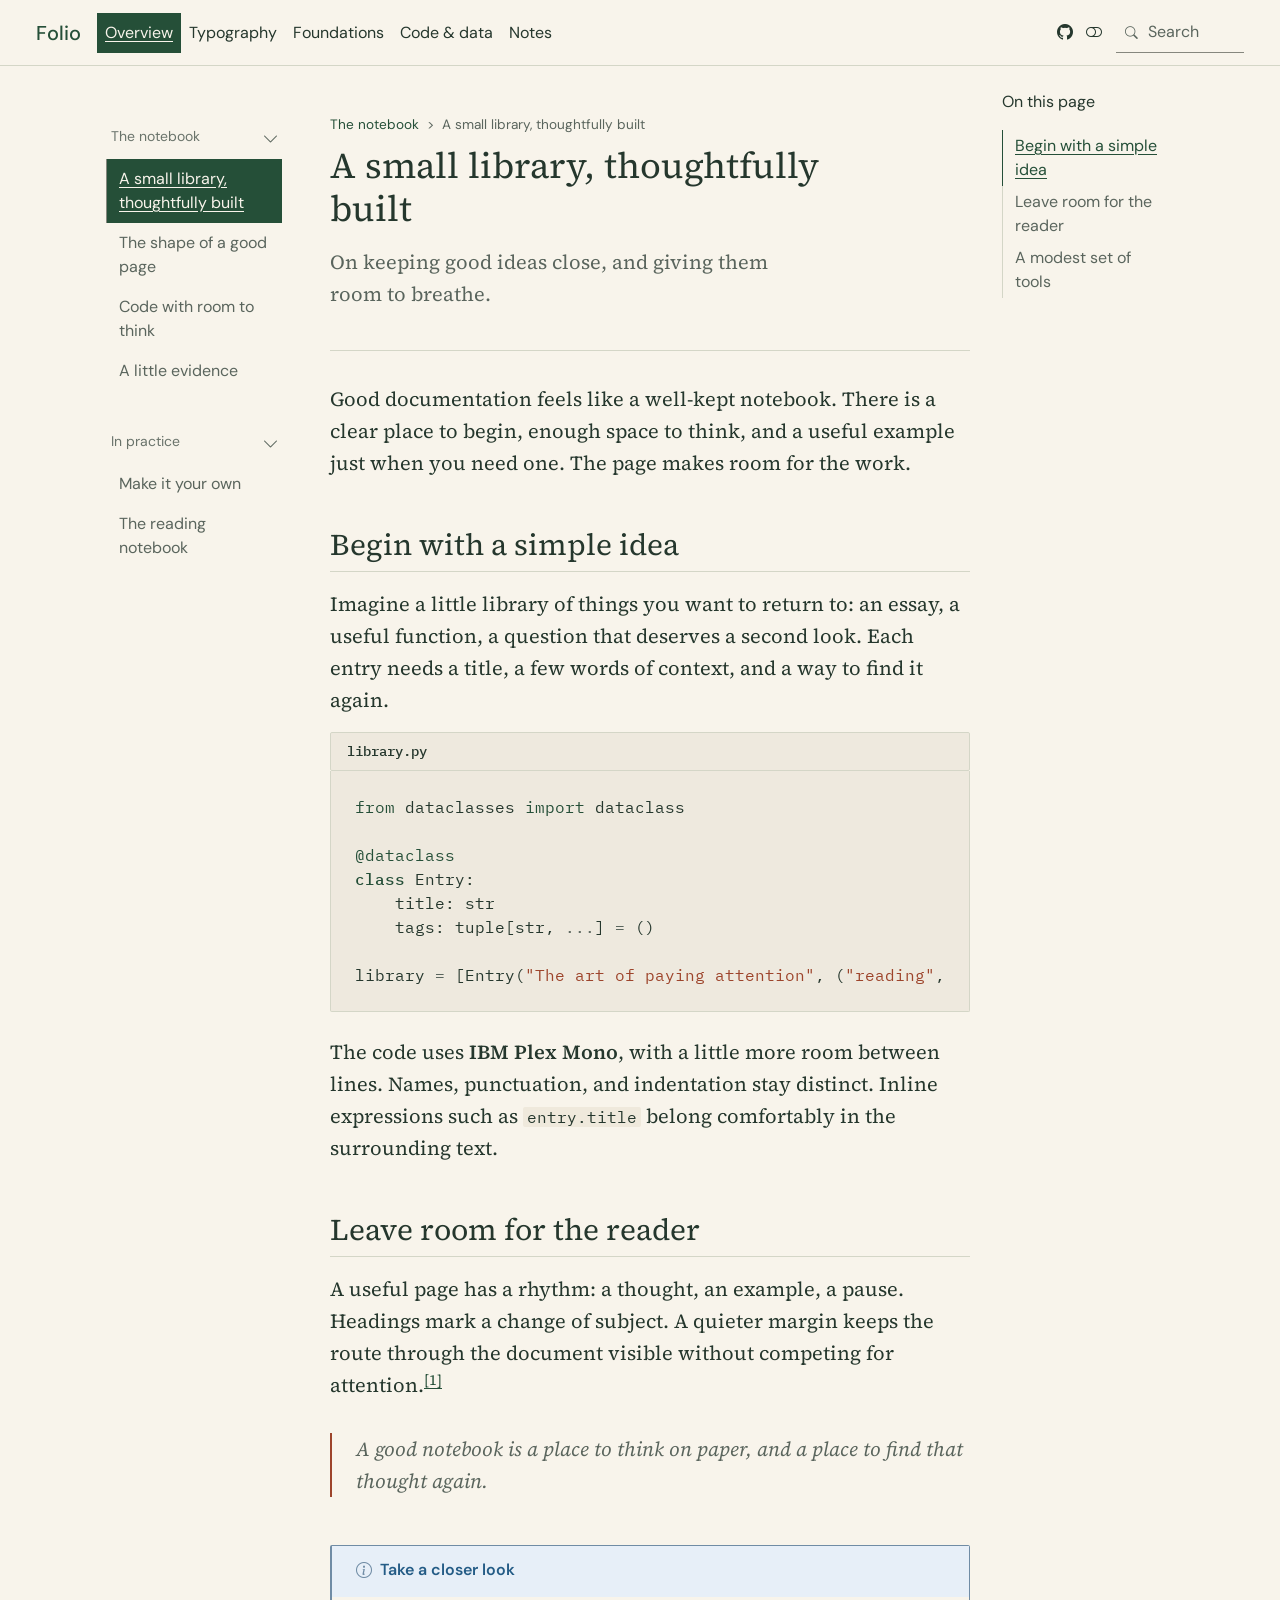
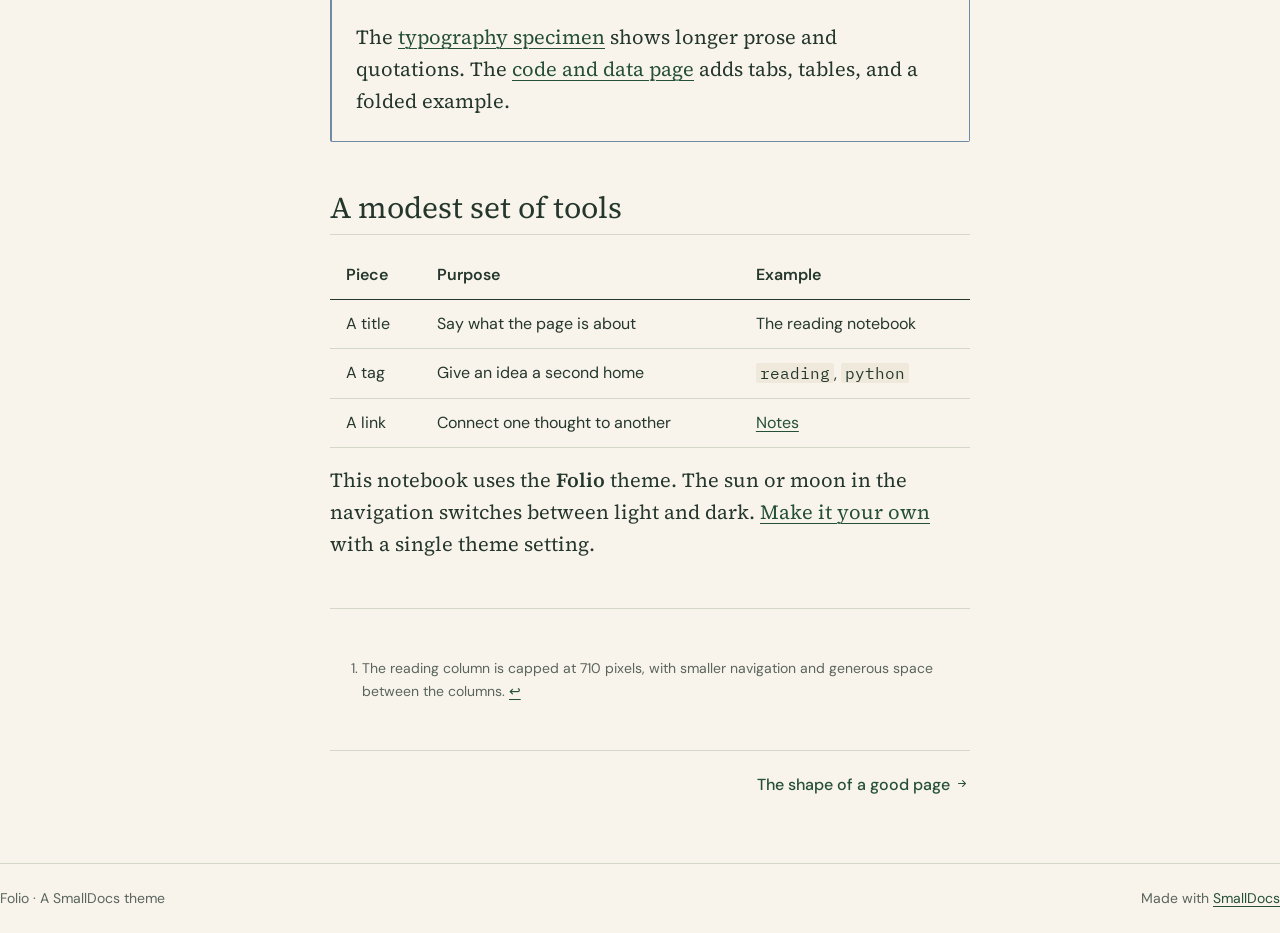
==== commit 13fbbced: "Built site" ====
--- a/index.html
+++ b/index.html
@@ -1,4 +1,4 @@
-<!doctype html><html lang="en"><head><meta charset="utf-8"><meta name="generator" content="smalldocs-0.3.1"><meta name="viewport" content="width=device-width, initial-scale=1.0, user-scalable=yes"><meta name="description" content="Cream paper, forest green, and expressive Caslon. A quieter cousin of the CRBooks catalog."><title>A small library, thoughtfully built – Folio</title><link rel="icon" href="site_libs/themes/folio/logo.svg"><link rel="stylesheet" href="site_libs/themes/folio/folio.css" data-mode="light" class="quarto-color-scheme" id="quarto-bootstrap-light" media="not all and (prefers-color-scheme: dark)"><link rel="stylesheet" href="site_libs/themes/folio/folio-dark.css" data-mode="dark" class="quarto-color-scheme quarto-color-alternate" id="quarto-bootstrap-dark" media="(prefers-color-scheme: dark)"><link rel="stylesheet" href="site_libs/bootstrap-icons/bootstrap-icons.min.css"><link rel="stylesheet" href="site_libs/smalldocs.css"><meta name="smalldocs:offset" content="./"><script src="site_libs/bootstrap/bootstrap.bundle.min.js"></script><script src="site_libs/fuse/fuse.min.js"></script><script src="site_libs/smalldocs.js" defer></script><script>(function(){var d=document.documentElement,s=null;try{s=localStorage.getItem('smalldocs-scheme')}catch(e){}var alt=s?s==='alternate':!!(window.matchMedia&&matchMedia('(prefers-color-scheme: dark)').matches);var ls=document.querySelectorAll('link.quarto-color-scheme');if(alt)d.dataset.scheme='alternate';if(s)ls.forEach(function(l){var on=l.classList.contains('quarto-color-alternate')===alt;if(on)l.setAttribute('blocking','render');l.media=on?'all':'not all'});var on=ls[alt?1:0];if(on&&on.dataset.mode==='dark')d.classList.add('quarto-dark')})();</script></head><body class="nav-sidebar floating nav-fixed"><header id="quarto-header" class="headroom sticky-top"><nav class="navbar navbar-expand-lg sd-navbar-default"><div class="navbar-container container-fluid"><div class="navbar-brand-container mx-auto"><a class="navbar-brand" href="index.html"><span class="navbar-title">Folio</span></a></div><button class="navbar-toggler" type="button" data-bs-toggle="collapse" data-bs-target="#navbarCollapse" aria-controls="navbarCollapse" aria-expanded="false" aria-label="Toggle navigation"><span class="navbar-toggler-icon"></span></button><div class="collapse navbar-collapse" id="navbarCollapse"><ul class="navbar-nav navbar-nav-scroll me-auto"><li class="nav-item"><a class="nav-link active" href="index.html" aria-current="page"><span class="menu-text">Overview</span></a></li><li class="nav-item"><a class="nav-link" href="pages/typography.html"><span class="menu-text">Typography</span></a></li><li class="nav-item"><a class="nav-link" href="pages/code.html"><span class="menu-text">Code &amp; data</span></a></li><li class="nav-item"><a class="nav-link" href="notes/index.html"><span class="menu-text">Notes</span></a></li></ul><ul class="navbar-nav navbar-nav-scroll ms-auto"><li class="nav-item compact"><a class="nav-link" href="https://github.com/rahuldave/smalldocs-folio" aria-label="github"><i class="bi bi-github" role="img"></i></a></li><li class="nav-item compact"><a class="quarto-color-scheme-toggle nav-link" href="" title="Toggle dark mode" onclick="window.smalldocsToggleScheme(); return false;"><i class="bi"></i></a></li></ul><div class="quarto-navbar-tools"><div class="smalldocs-search" id="quarto-search"><i class="bi bi-search" aria-hidden="true"></i><input type="search" class="form-control form-control-sm" placeholder="Search" aria-label="Search" autocomplete="off"><div class="smalldocs-search-results dropdown-menu"></div></div></div></div></div></nav><nav class="quarto-secondary-nav"><div class="container-fluid d-flex"><button type="button" class="quarto-btn-toggle btn" aria-controls="quarto-sidebar" aria-label="Toggle sidebar navigation"><i class="bi bi-layout-text-sidebar-reverse"></i></button><nav class="quarto-page-breadcrumbs" aria-label="breadcrumb"><ol class="breadcrumb"><li class="breadcrumb-item"><a href="index.html">The notebook</a></li><li class="breadcrumb-item"><a href="index.html">A small library, thoughtfully built</a></li></ol></nav></div></nav></header><div id="quarto-content" class="quarto-container page-columns page-rows-contents page-layout-article has-sidebar has-margin"><nav id="quarto-sidebar" class="sidebar collapse collapse-horizontal quarto-sidebar-collapse-item sidebar-navigation floating overflow-auto"><div class="sidebar-menu-container"><ul class="list-unstyled mt-1"><li class="sidebar-item sidebar-item-section"><div class="sidebar-item-container"><a class="sidebar-item-text sidebar-link text-start" data-bs-toggle="collapse" data-bs-target="#quarto-sidebar-section-1" role="navigation" aria-expanded="true"><span class="menu-text">The notebook</span></a><a class="sidebar-item-toggle text-start" data-bs-toggle="collapse" data-bs-target="#quarto-sidebar-section-1" role="navigation" aria-expanded="true" aria-label="Toggle section"><i class="bi bi-chevron-right ms-2"></i></a></div><ul id="quarto-sidebar-section-1" class="collapse list-unstyled sidebar-section depth1 show"><li class="sidebar-item"><div class="sidebar-item-container"><a href="index.html" class="sidebar-item-text sidebar-link active" aria-current="page"><span class="menu-text">A small library, thoughtfully built</span></a></div></li><li class="sidebar-item"><div class="sidebar-item-container"><a href="pages/typography.html" class="sidebar-item-text sidebar-link"><span class="menu-text">The shape of a good page</span></a></div></li><li class="sidebar-item"><div class="sidebar-item-container"><a href="pages/code.html" class="sidebar-item-text sidebar-link"><span class="menu-text">Code with room to think</span></a></div></li><li class="sidebar-item"><div class="sidebar-item-container"><a href="pages/figures.html" class="sidebar-item-text sidebar-link"><span class="menu-text">A little evidence</span></a></div></li></ul></li><li class="sidebar-item sidebar-item-section"><div class="sidebar-item-container"><a class="sidebar-item-text sidebar-link text-start" data-bs-toggle="collapse" data-bs-target="#quarto-sidebar-section-2" role="navigation" aria-expanded="true"><span class="menu-text">In practice</span></a><a class="sidebar-item-toggle text-start" data-bs-toggle="collapse" data-bs-target="#quarto-sidebar-section-2" role="navigation" aria-expanded="true" aria-label="Toggle section"><i class="bi bi-chevron-right ms-2"></i></a></div><ul id="quarto-sidebar-section-2" class="collapse list-unstyled sidebar-section depth1 show"><li class="sidebar-item"><div class="sidebar-item-container"><a href="pages/install.html" class="sidebar-item-text sidebar-link"><span class="menu-text">Make it your own</span></a></div></li><li class="sidebar-item"><div class="sidebar-item-container"><a href="notes/index.html" class="sidebar-item-text sidebar-link"><span class="menu-text">The reading notebook</span></a></div></li></ul></li></ul></div></nav><div id="quarto-sidebar-glass" class="quarto-sidebar-collapse-item"></div><div id="quarto-margin-sidebar" class="sidebar margin-sidebar"><nav id="TOC" role="doc-toc" class="toc-active"><h2 id="toc-title">On this page</h2><ul><li><a href="#begin-with-a-simple-idea" id="toc-begin-with-a-simple-idea" class="nav-link" data-scroll-target="#begin-with-a-simple-idea">Begin with a simple idea</a></li><li><a href="#leave-room-for-the-reader" id="toc-leave-room-for-the-reader" class="nav-link" data-scroll-target="#leave-room-for-the-reader">Leave room for the reader</a></li><li><a href="#a-modest-set-of-tools" id="toc-a-modest-set-of-tools" class="nav-link" data-scroll-target="#a-modest-set-of-tools">A modest set of tools</a></li></ul></nav></div><main class="content" id="quarto-document-content"><header id="title-block-header" class="quarto-title-block default"><nav class="quarto-page-breadcrumbs quarto-title-breadcrumbs d-none d-lg-block" aria-label="breadcrumb"><ol class="breadcrumb"><li class="breadcrumb-item"><a href="index.html">The notebook</a></li><li class="breadcrumb-item"><a href="index.html">A small library, thoughtfully built</a></li></ol></nav><div class="quarto-title"><h1 class="title">A small library, thoughtfully built</h1><p class="subtitle lead">On keeping good ideas close, and giving them room to breathe.</p></div><div class="quarto-title-meta"></div></header><p>Good documentation feels like a well-kept notebook. There is a clear place to
+<!doctype html><html lang="en"><head><meta charset="utf-8"><meta name="generator" content="smalldocs-0.3.1"><meta name="viewport" content="width=device-width, initial-scale=1.0, user-scalable=yes"><meta name="description" content="Cream paper, forest green, and expressive Caslon. A quieter cousin of the CRBooks catalog."><title>A small library, thoughtfully built – Folio</title><link rel="icon" href="site_libs/themes/folio/logo.svg"><link rel="stylesheet" href="site_libs/themes/folio/folio.css" data-mode="light" class="quarto-color-scheme" id="quarto-bootstrap-light" media="not all and (prefers-color-scheme: dark)"><link rel="stylesheet" href="site_libs/themes/folio/folio-dark.css" data-mode="dark" class="quarto-color-scheme quarto-color-alternate" id="quarto-bootstrap-dark" media="(prefers-color-scheme: dark)"><link rel="stylesheet" href="site_libs/bootstrap-icons/bootstrap-icons.min.css"><link rel="stylesheet" href="site_libs/smalldocs.css"><meta name="smalldocs:offset" content="./"><script src="site_libs/bootstrap/bootstrap.bundle.min.js"></script><script src="site_libs/fuse/fuse.min.js"></script><script src="site_libs/smalldocs.js" defer></script><script>(function(){var d=document.documentElement,s=null;try{s=localStorage.getItem('smalldocs-scheme')}catch(e){}var alt=s?s==='alternate':!!(window.matchMedia&&matchMedia('(prefers-color-scheme: dark)').matches);var ls=document.querySelectorAll('link.quarto-color-scheme');if(alt)d.dataset.scheme='alternate';if(s)ls.forEach(function(l){var on=l.classList.contains('quarto-color-alternate')===alt;if(on)l.setAttribute('blocking','render');l.media=on?'all':'not all'});var on=ls[alt?1:0];if(on&&on.dataset.mode==='dark')d.classList.add('quarto-dark')})();</script></head><body class="nav-sidebar floating nav-fixed"><header id="quarto-header" class="headroom sticky-top"><nav class="navbar navbar-expand-lg sd-navbar-default"><div class="navbar-container container-fluid"><div class="navbar-brand-container mx-auto"><a class="navbar-brand" href="index.html"><span class="navbar-title">Folio</span></a></div><button class="navbar-toggler" type="button" data-bs-toggle="collapse" data-bs-target="#navbarCollapse" aria-controls="navbarCollapse" aria-expanded="false" aria-label="Toggle navigation"><span class="navbar-toggler-icon"></span></button><div class="collapse navbar-collapse" id="navbarCollapse"><ul class="navbar-nav navbar-nav-scroll me-auto"><li class="nav-item"><a class="nav-link active" href="index.html" aria-current="page"><span class="menu-text">Overview</span></a></li><li class="nav-item"><a class="nav-link" href="pages/typography.html"><span class="menu-text">Typography</span></a></li><li class="nav-item"><a class="nav-link" href="pages/foundations.html"><span class="menu-text">Foundations</span></a></li><li class="nav-item"><a class="nav-link" href="pages/code.html"><span class="menu-text">Code &amp; data</span></a></li><li class="nav-item"><a class="nav-link" href="notes/index.html"><span class="menu-text">Notes</span></a></li></ul><ul class="navbar-nav navbar-nav-scroll ms-auto"><li class="nav-item compact"><a class="nav-link" href="https://github.com/rahuldave/smalldocs-folio" aria-label="github"><i class="bi bi-github" role="img"></i></a></li><li class="nav-item compact"><a class="quarto-color-scheme-toggle nav-link" href="" title="Toggle dark mode" onclick="window.smalldocsToggleScheme(); return false;"><i class="bi"></i></a></li></ul><div class="quarto-navbar-tools"><div class="smalldocs-search" id="quarto-search"><i class="bi bi-search" aria-hidden="true"></i><input type="search" class="form-control form-control-sm" placeholder="Search" aria-label="Search" autocomplete="off"><div class="smalldocs-search-results dropdown-menu"></div></div></div></div></div></nav><nav class="quarto-secondary-nav"><div class="container-fluid d-flex"><button type="button" class="quarto-btn-toggle btn" aria-controls="quarto-sidebar" aria-label="Toggle sidebar navigation"><i class="bi bi-layout-text-sidebar-reverse"></i></button><nav class="quarto-page-breadcrumbs" aria-label="breadcrumb"><ol class="breadcrumb"><li class="breadcrumb-item"><a href="index.html">The notebook</a></li><li class="breadcrumb-item"><a href="index.html">A small library, thoughtfully built</a></li></ol></nav></div></nav></header><div id="quarto-content" class="quarto-container page-columns page-rows-contents page-layout-article has-sidebar has-margin"><nav id="quarto-sidebar" class="sidebar collapse collapse-horizontal quarto-sidebar-collapse-item sidebar-navigation floating overflow-auto"><div class="sidebar-menu-container"><ul class="list-unstyled mt-1"><li class="sidebar-item sidebar-item-section"><div class="sidebar-item-container"><a class="sidebar-item-text sidebar-link text-start" data-bs-toggle="collapse" data-bs-target="#quarto-sidebar-section-1" role="navigation" aria-expanded="true"><span class="menu-text">The notebook</span></a><a class="sidebar-item-toggle text-start" data-bs-toggle="collapse" data-bs-target="#quarto-sidebar-section-1" role="navigation" aria-expanded="true" aria-label="Toggle section"><i class="bi bi-chevron-right ms-2"></i></a></div><ul id="quarto-sidebar-section-1" class="collapse list-unstyled sidebar-section depth1 show"><li class="sidebar-item"><div class="sidebar-item-container"><a href="index.html" class="sidebar-item-text sidebar-link active" aria-current="page"><span class="menu-text">A small library, thoughtfully built</span></a></div></li><li class="sidebar-item"><div class="sidebar-item-container"><a href="pages/typography.html" class="sidebar-item-text sidebar-link"><span class="menu-text">The shape of a good page</span></a></div></li><li class="sidebar-item"><div class="sidebar-item-container"><a href="pages/code.html" class="sidebar-item-text sidebar-link"><span class="menu-text">Code with room to think</span></a></div></li><li class="sidebar-item"><div class="sidebar-item-container"><a href="pages/figures.html" class="sidebar-item-text sidebar-link"><span class="menu-text">A little evidence</span></a></div></li></ul></li><li class="sidebar-item sidebar-item-section"><div class="sidebar-item-container"><a class="sidebar-item-text sidebar-link text-start" data-bs-toggle="collapse" data-bs-target="#quarto-sidebar-section-2" role="navigation" aria-expanded="true"><span class="menu-text">In practice</span></a><a class="sidebar-item-toggle text-start" data-bs-toggle="collapse" data-bs-target="#quarto-sidebar-section-2" role="navigation" aria-expanded="true" aria-label="Toggle section"><i class="bi bi-chevron-right ms-2"></i></a></div><ul id="quarto-sidebar-section-2" class="collapse list-unstyled sidebar-section depth1 show"><li class="sidebar-item"><div class="sidebar-item-container"><a href="pages/install.html" class="sidebar-item-text sidebar-link"><span class="menu-text">Make it your own</span></a></div></li><li class="sidebar-item"><div class="sidebar-item-container"><a href="notes/index.html" class="sidebar-item-text sidebar-link"><span class="menu-text">The reading notebook</span></a></div></li></ul></li></ul></div></nav><div id="quarto-sidebar-glass" class="quarto-sidebar-collapse-item"></div><div id="quarto-margin-sidebar" class="sidebar margin-sidebar"><nav id="TOC" role="doc-toc" class="toc-active"><h2 id="toc-title">On this page</h2><ul><li><a href="#begin-with-a-simple-idea" id="toc-begin-with-a-simple-idea" class="nav-link" data-scroll-target="#begin-with-a-simple-idea">Begin with a simple idea</a></li><li><a href="#leave-room-for-the-reader" id="toc-leave-room-for-the-reader" class="nav-link" data-scroll-target="#leave-room-for-the-reader">Leave room for the reader</a></li><li><a href="#a-modest-set-of-tools" id="toc-a-modest-set-of-tools" class="nav-link" data-scroll-target="#a-modest-set-of-tools">A modest set of tools</a></li></ul></nav></div><main class="content" id="quarto-document-content"><header id="title-block-header" class="quarto-title-block default"><nav class="quarto-page-breadcrumbs quarto-title-breadcrumbs d-none d-lg-block" aria-label="breadcrumb"><ol class="breadcrumb"><li class="breadcrumb-item"><a href="index.html">The notebook</a></li><li class="breadcrumb-item"><a href="index.html">A small library, thoughtfully built</a></li></ol></nav><div class="quarto-title"><h1 class="title">A small library, thoughtfully built</h1><p class="subtitle lead">On keeping good ideas close, and giving them room to breathe.</p></div><div class="quarto-title-meta"></div></header><p>Good documentation feels like a well-kept notebook. There is a clear place to
 begin, enough space to think, and a useful example just when you need one.
 The page makes room for the work.</p>
 <section id="begin-with-a-simple-idea" class="level2">
--- a/site_libs/themes/folio/folio.css
+++ b/site_libs/themes/folio/folio.css
@@ -86,7 +86,7 @@
 :root, [data-bs-theme] {
   --e-paper: #f8f4eb;
   --e-ink: #25372d;
-  --e-muted: #5f6b62;
+  --e-muted: #5a655d;
   --e-panel: #efe9dc;
   --e-line: #d4d6c7;
   --e-accent: #254f38;
@@ -98,8 +98,8 @@
   --bs-body-color-rgb: 37, 55, 45;
   --bs-emphasis-color: #25372d;
   --bs-emphasis-color-rgb: 37, 55, 45;
-  --bs-secondary-color: #5f6b62;
-  --bs-secondary-color-rgb: 95, 107, 98;
+  --bs-secondary-color: #5a655d;
+  --bs-secondary-color-rgb: 90, 101, 93;
   --bs-secondary-bg: #efe9dc;
   --bs-secondary-bg-rgb: 239, 233, 220;
   --bs-tertiary-bg: #efe9dc;
@@ -112,121 +112,361 @@
   --bs-primary-rgb: 37, 79, 56;
   --bs-heading-color: #25372d; --bs-border-color: #d4d6c7; --bs-border-color-translucent: #d4d6c7; --bs-code-color: #9d442b;
   --bs-primary-text-emphasis: #254f38; --bs-primary-bg-subtle: #efe9dc; --bs-primary-border-subtle: #d4d6c7; --bs-focus-ring-color: rgba(37, 79, 56, .25);
+  --e-select-image: url("data:image/svg+xml,<svg xmlns='http://www.w3.org/2000/svg' viewBox='0 0 16 16'><path fill='none' stroke='%2325372d' stroke-linecap='round' stroke-linejoin='round' stroke-width='2' d='m3 6 5 5 5-5'/></svg>");
+  --e-check-image: url("data:image/svg+xml,<svg xmlns='http://www.w3.org/2000/svg' viewBox='0 0 16 16'><path fill='none' stroke='%23f8f4eb' stroke-linecap='round' stroke-linejoin='round' stroke-width='3' d='m4 8 3 3 5-6'/></svg>");
+  --e-radio-image: url("data:image/svg+xml,<svg xmlns='http://www.w3.org/2000/svg' viewBox='0 0 16 16'><circle cx='8' cy='8' r='4' fill='%23f8f4eb'/></svg>");
+  --e-dash-image: url("data:image/svg+xml,<svg xmlns='http://www.w3.org/2000/svg' viewBox='0 0 16 16'><path stroke='%23f8f4eb' stroke-linecap='round' stroke-width='3' d='M4 8h8'/></svg>");
+}
+:root, [data-bs-theme] {
+  --f-paper: #f8f4eb;
+  --f-ink: #25372d;
+  --f-muted: #5a655d;
+  --f-panel: #efe9dc;
+  --f-line: #d4d6c7;
+  --f-accent: #254f38;
+  --f-secondary: #9d442b;
+  --f-code: #eee9de;
+  --f-accent-text: #254f38;
+  --f-secondary-text: #9d442b;
+  --f-focus: #254f38;
+  --f-control-boundary: #86877e;
+  --f-primary-fill: #254f38;
+  --f-button-ink: #f8f4eb;
+  --f-secondary-action: #25372d;
+  --f-primary-hover-fill: #234934;
+  --f-primary-hover-ink: #f8f4eb;
+  --f-link-hover: #234934;
+  --f-decorative-line: #d4d6c7;
+  --f-code-ink: #25372d;
+  --f-selected-fill: #254f38;
+  --f-selected-ink: #f8f4eb;
+  --f-disabled-fill: #efe9dc;
+  --f-disabled-ink: #5a655d;
+  --bs-body-bg: #f8f4eb;
+  --bs-body-bg-rgb: 248, 244, 235;
+  --bs-body-color: #25372d;
+  --bs-body-color-rgb: 37, 55, 45;
+  --bs-emphasis-color: #25372d;
+  --bs-emphasis-color-rgb: 37, 55, 45;
+  --bs-heading-color: #25372d;
+  --bs-heading-color-rgb: 37, 55, 45;
+  --bs-secondary-color: #5a655d;
+  --bs-secondary-color-rgb: 90, 101, 93;
+  --bs-secondary-bg: #efe9dc;
+  --bs-secondary-bg-rgb: 239, 233, 220;
+  --bs-tertiary-bg: #efe9dc;
+  --bs-tertiary-bg-rgb: 239, 233, 220;
+  --bs-link-color: #254f38;
+  --bs-link-color-rgb: 37, 79, 56;
+  --bs-link-hover-color: #234934;
+  --bs-link-hover-color-rgb: 35, 73, 52;
+  --bs-primary: #254f38;
+  --bs-primary-rgb: 37, 79, 56;
+  --bs-border-color: #d4d6c7;
+  --bs-border-color-rgb: 212, 214, 199;
+  --bs-code-color: #25372d;
+  --bs-code-color-rgb: 37, 55, 45;
+  --bs-primary-text-emphasis: #254f38;
+  --bs-primary-text-emphasis-rgb: 37, 79, 56;
+  --bs-primary-bg-subtle: #efe9dc;
+  --bs-primary-bg-subtle-rgb: 239, 233, 220;
+  --bs-primary-border-subtle: #86877e;
+  --bs-primary-border-subtle-rgb: 134, 135, 126;
+  --bs-border-color-translucent: var(--f-decorative-line);
+  --bs-focus-ring-color: var(--f-focus);
+  --f-success-fill: #e6f1e8;
+  --f-success-ink: #204b32;
+  --f-success-boundary: #73907c;
+  --bs-success: #73907c;
+  --bs-success-rgb: 115, 144, 124;
+  --bs-success-text-emphasis: #204b32;
+  --bs-success-bg-subtle: #e6f1e8;
+  --bs-success-border-subtle: #73907c;
+  --f-warning-fill: #fbf1dc;
+  --f-warning-ink: #604414;
+  --f-warning-boundary: #a0895a;
+  --bs-warning: #a0895a;
+  --bs-warning-rgb: 160, 137, 90;
+  --bs-warning-text-emphasis: #604414;
+  --bs-warning-bg-subtle: #fbf1dc;
+  --bs-warning-border-subtle: #a0895a;
+  --f-danger-fill: #f9e9e5;
+  --f-danger-ink: #803c32;
+  --f-danger-boundary: #a97e74;
+  --bs-danger: #a97e74;
+  --bs-danger-rgb: 169, 126, 116;
+  --bs-danger-text-emphasis: #803c32;
+  --bs-danger-bg-subtle: #f9e9e5;
+  --bs-danger-border-subtle: #a97e74;
+  --f-info-fill: #e7eff8;
+  --f-info-ink: #245c86;
+  --f-info-boundary: #708ca5;
+  --bs-info: #708ca5;
+  --bs-info-rgb: 112, 140, 165;
+  --bs-info-text-emphasis: #245c86;
+  --bs-info-bg-subtle: #e7eff8;
+  --bs-info-border-subtle: #708ca5;
+  --f-menu-image: url("data:image/svg+xml,<svg xmlns='http://www.w3.org/2000/svg' viewBox='0 0 30 30'><path stroke='%2325372d' stroke-width='2' stroke-linecap='round' d='M4 7h22M4 15h22M4 23h22'/></svg>");
 }
 :root, [data-bs-theme] { color-scheme: light; }
-:root, [data-bs-theme] { --e-heading: "Libre Caslon Display", Georgia, serif; --e-body: "Source Serif 4", Georgia, serif; }
-/* SmallDocs loads its layout after the theme; html prefixes preserve theme rules. */
+:root, [data-bs-theme] { --e-heading: "Source Serif 4",Georgia,serif; --e-body: "Source Serif 4", Georgia, serif; }
+/* Structural SmallDocs/Quarto integration. Foundation job variables are generated. */
+html:root, html.quarto-dark:root {
+  --sd-root-font-size: 16px;
+  --sd-body-width: 640px; --sd-sidebar-width: 200px; --sd-margin-width: 180px;
+  --sd-gap: var(--f-reading-space-columns);
+  --sd-inline-code: var(--f-code-ink); --sd-code-bg: var(--f-code);
+  --quarto-hl-kw: var(--f-accent-text); --quarto-hl-cf: var(--f-accent-text); --quarto-hl-im: var(--f-accent-text);
+  --quarto-hl-st: var(--f-secondary-text); --quarto-hl-ch: var(--f-secondary-text); --quarto-hl-ss: var(--f-secondary-text);
+  --quarto-hl-co: var(--f-muted); --quarto-hl-do: var(--f-muted); --quarto-hl-op: var(--f-muted);
+  --quarto-hl-fu: var(--f-accent-text); --quarto-hl-dv: var(--f-secondary-text); --quarto-hl-fl: var(--f-secondary-text);
+  --quarto-hl-bn: var(--f-secondary-text); --quarto-hl-dt: var(--f-secondary-text); --quarto-hl-cn: var(--f-secondary-text);
+  --quarto-hl-va: var(--f-ink); --quarto-hl-text: var(--f-ink); --quarto-hl-at: var(--f-accent-text);
+}
+body { -webkit-font-smoothing: antialiased; text-rendering: optimizeLegibility; }
+::selection { background: var(--f-selected-fill); color: var(--f-selected-ink); }
+a { text-underline-offset: .2em; text-decoration-thickness: 1px; }
+html .quarto-title h1.title { max-width:26ch; }
+html .quarto-title .subtitle { max-width:48ch; }
+html .quarto-title-meta { border-top:1px solid var(--f-decorative-line); padding-top:var(--f-space-16); }
+html main.content blockquote { border-left:2px solid var(--f-secondary-text); color:var(--f-muted); font-style:italic; }
+html main.content blockquote p:last-child { margin-bottom:0; }
+html hr { border-color:var(--f-decorative-line); opacity:1; }
+html code,html pre,html kbd,html samp { font-variant-ligatures:none; }
+html :not(pre)>code { padding:var(--f-space-0) var(--f-space-4); background:var(--f-panel); border-radius:var(--bs-border-radius); }
+html div.sourceCode { border:1px solid var(--f-decorative-line); }
+html pre { tab-size:4; }
+html .code-with-filename-file { border:1px solid var(--f-decorative-line); background:var(--f-panel); color:var(--f-muted); font-family:var(--f-font-code); }
+html .code-with-filename div.sourceCode { border-top:0; }
+html .code-copy-button { color:var(--f-muted); }
+html .sd-navbar-default { background:var(--f-paper); border-bottom:1px solid var(--f-decorative-line); }
+html #quarto-header .navbar { padding:var(--f-space-12) max(var(--f-reading-space-outer),calc((100vw - 1280px)/2)); }
+html .navbar-toggler { border:0; }
+html .quarto-navbar-tools .smalldocs-search input { width:8rem; background:transparent; border:0; border-bottom:1px solid var(--f-control-boundary); border-radius:0; }
+html .quarto-navbar-tools .smalldocs-search input:focus { width:12rem; }
+html .sidebar-navigation { padding-top:var(--f-reading-space-group); }
+html .sidebar-item-section { margin-top:var(--f-space-32); }
+html .sidebar-item-section:first-child { margin-top:0; }
+html .sidebar-item-section>.sidebar-item-container .sidebar-link { padding-bottom:var(--f-space-12); }
+html .sidebar-link { color:var(--f-muted); opacity:1; padding:var(--f-space-8) var(--f-space-12); border-left:1px solid transparent; }
+html .sidebar-item .sidebar-item-toggle { color:var(--f-muted); }
+html #TOC .nav-link { color:var(--f-muted); }
+html #TOC .nav-link.active { color:var(--f-accent-text); border-left-color:var(--f-accent-text); text-decoration:underline; }
+html #TOC .nav-link:hover { color:var(--f-link-hover); }
+html .callout { border:1px solid var(--f-decorative-line); border-left-width:2px; }
+html .callout-body>:last-child { margin-bottom:0; }
+html .table { --bs-table-border-color:var(--f-decorative-line); --bs-table-hover-bg:var(--f-panel); }
+html .table th { font-weight:600; border-bottom:1px solid var(--f-ink); }
+html .quarto-category,html .listing-category { border:0; padding-left:0; }
+html .card { --bs-card-bg:var(--f-paper); }
+html .footer { border-top:1px solid var(--f-decorative-line); padding:var(--f-space-24) 0; }
+html .btn { --bs-btn-focus-shadow-rgb:var(--bs-primary-rgb); }
+html .form-check-input[type=checkbox]:checked { --bs-form-check-bg-image:var(--e-check-image); }
+html .form-check-input[type=radio]:checked { --bs-form-check-bg-image:var(--e-radio-image); }
+html .form-check-input[type=checkbox]:indeterminate { --bs-form-check-bg-image:var(--e-dash-image); }
+html .form-select { --bs-form-select-bg-img:var(--e-select-image); }
+@media(max-width:575.98px) { html #quarto-header .navbar { padding-inline:var(--f-reading-space-narrowOuter); } }
+html .quarto-title-block { border-bottom:1px solid var(--f-decorative-line); }
+html .quarto-title .subtitle { max-width:44ch; }
 :root, [data-bs-theme] {
-  --bs-font-sans-serif: "DM Sans", system-ui, sans-serif;
-  --bs-font-monospace: "IBM Plex Mono", ui-monospace, monospace;
-  --bs-body-font-family: var(--e-body);
-  --bs-body-font-size: 1.08rem;
-  --bs-body-line-height: 1.75;
-  --bs-border-radius: 3px; --bs-border-radius-sm: 2px; --bs-border-radius-lg: 5px;
-}
-html:root, html.quarto-dark:root {
-  --sd-root-font-size: 17px;
-  --sd-body-width: 710px; --sd-sidebar-width: 200px; --sd-margin-width: 180px; --sd-gap: 3rem;
-  --sd-inline-code: var(--e-secondary); --sd-code-bg: var(--e-code);
-  --quarto-hl-kw: var(--e-accent); --quarto-hl-cf: var(--e-accent); --quarto-hl-im: var(--e-accent);
-  --quarto-hl-st: var(--e-secondary); --quarto-hl-ch: var(--e-secondary); --quarto-hl-ss: var(--e-secondary);
-  --quarto-hl-co: var(--e-muted); --quarto-hl-do: var(--e-muted); --quarto-hl-op: var(--e-muted);
-  --quarto-hl-fu: var(--e-accent); --quarto-hl-dv: var(--e-secondary); --quarto-hl-fl: var(--e-secondary);
-  --quarto-hl-bn: var(--e-secondary); --quarto-hl-dt: var(--e-secondary); --quarto-hl-cn: var(--e-secondary);
-  --quarto-hl-va: var(--e-ink); --quarto-hl-text: var(--e-ink);
-}
-html.quarto-dark:root { --sd-inline-code: var(--e-secondary); --sd-code-bg: var(--e-code); }
-body { -webkit-font-smoothing: antialiased; text-rendering: optimizeLegibility; }
-::selection { background: color-mix(in srgb, var(--e-accent) 22%, transparent); }
-a { text-underline-offset: .2em; text-decoration-thickness: 1px; }
-a:hover { color: var(--e-secondary); }
-a:focus-visible, button:focus-visible, input:focus-visible, summary:focus-visible { outline: 2px solid var(--e-secondary); outline-offset: 4px; }
-html main.content { padding-top: 3.2rem; padding-bottom: 3.5rem; }
-html .quarto-title-block { margin-bottom: 2rem; }
-html .quarto-title h1.title { font: 400 clamp(2.6rem, 4.5vw, 3.8rem)/1.08 var(--e-heading); letter-spacing: -.035em; color: var(--e-accent); max-width: 16ch; margin: 0 0 1rem; }
-html .quarto-title .subtitle { font: 400 1.12rem/1.6 var(--bs-font-sans-serif); color: var(--e-muted); max-width: 48ch; }
-html main.content :is(h1,h2,h3,h4,h5,h6) { font-family: var(--e-heading); font-weight: 400; letter-spacing: -.02em; }
-html main.content h2 { font-size: 2rem; line-height: 1.2; margin: 2.7rem 0 1rem; padding: 0; border: 0; color: var(--e-accent); }
-html main.content h3 { font-size: 1.4rem; line-height: 1.3; margin: 2rem 0 .8rem; }
-html main.content h4 { font-size: 1.15rem; }
-html main.content p, html main.content li { line-height: 1.75; }
-html main.content p { margin-bottom: 1.25rem; }
-html .quarto-title-meta { font-family: var(--bs-font-sans-serif); font-size: .75rem; border-top: 1px solid var(--e-line); padding-top: 1rem; }
-html .quarto-title-meta-heading { font-size: .64rem; letter-spacing: .12em; }
-html main.content blockquote { margin: 1.8rem 0; padding: .3rem 0 .3rem 1.3rem; border-left: 2px solid var(--e-secondary); color: var(--e-muted); font-style: italic; }
-html main.content blockquote p:last-child { margin-bottom: 0; }
-html hr { border-color: var(--e-line); opacity: 1; margin: 2.5rem 0; }
-html code, html pre, html kbd, html samp { font-family: var(--bs-font-monospace); font-variant-ligatures: none; }
-html :not(pre) > code { padding: .1em .3em; color: var(--e-secondary); background: var(--e-panel); border-radius: 2px; font-size: .8em; }
-html div.sourceCode { border: 1px solid var(--e-line); background: var(--e-code); border-radius: 3px; margin: 1.5rem 0; }
-html pre { font-size: .79rem; line-height: 1.75; tab-size: 4; }
-html pre code { font-size: inherit; line-height: inherit; }
-html .code-with-filename-file { border: 1px solid var(--e-line); background: var(--e-panel); color: var(--e-muted); border-radius: 3px 3px 0 0; font-family: var(--bs-font-monospace); }
-html .code-with-filename-file pre { font-size: .68rem; }
-html .code-with-filename div.sourceCode { border-top: 0; }
-html .code-copy-button { color: var(--e-muted); }
-html .sd-navbar-default { background: var(--e-paper); border-bottom: 1px solid var(--e-line); --bs-navbar-color: var(--e-muted); --bs-navbar-active-color: var(--e-accent); --bs-navbar-hover-color: var(--e-secondary); --bs-navbar-brand-color: var(--e-accent); }
-html #quarto-header .navbar { padding: .85rem max(1rem, calc((100vw - 1280px) / 2)); }
-html .navbar-title { font: 400 1.7rem/1 var(--e-heading); letter-spacing: -.04em; }
-html .navbar { font-family: var(--bs-font-sans-serif); font-size: .78rem; }
-html .navbar .nav-link { padding-left: .9rem; padding-right: .9rem; }
-html .navbar .nav-link.active .menu-text { border-bottom: 1px solid var(--e-secondary); padding-bottom: .25rem; }
-html .navbar-toggler { border: 0; }
-html .quarto-navbar-tools .smalldocs-search input { width: 8rem; font-size: .72rem; background: transparent; border: 0; border-bottom: 1px solid var(--e-line); border-radius: 0; }
-html .quarto-navbar-tools .smalldocs-search input:focus { width: 11rem; box-shadow: none; border-color: var(--e-accent); }
-html .sidebar-navigation { padding-top: 3.4rem; font: 400 .76rem/1.55 var(--bs-font-sans-serif); }
-html .sidebar-item-section { margin-top: 1.8rem; }
-html .sidebar-item-section:first-child { margin-top: 0; }
-html .sidebar-item-section > .sidebar-item-container .sidebar-link { font-size: .63rem; text-transform: uppercase; letter-spacing: .12em; font-weight: 600; color: var(--e-muted); padding-bottom: .7rem; }
-html .sidebar-link { color: var(--e-muted); opacity: 1; padding: .4rem .65rem; border-left: 1px solid transparent; }
-html .sidebar-link.active { color: var(--e-accent); border-left-color: var(--e-secondary); background: var(--e-panel); }
-html .margin-sidebar { padding-top: 3.5rem; font: 400 .7rem/1.6 var(--bs-font-sans-serif); }
-html #TOC #toc-title { font: 500 .62rem var(--bs-font-sans-serif); text-transform: uppercase; letter-spacing: .12em; margin-bottom: 1.1rem; color: var(--e-muted); }
-html #TOC .nav-link { padding-top: .35rem; padding-bottom: .35rem; }
-html .breadcrumb { font-family: var(--bs-font-sans-serif); font-size: .7rem; }
-html .callout { border: 1px solid var(--e-line); border-left: 3px solid var(--e-accent); border-radius: 3px; margin: 1.8rem 0; }
-html .callout-header { background: var(--e-panel); font: 500 .78rem/1.5 var(--bs-font-sans-serif); padding: .65rem .9rem; }
-html .callout-body { font-size: .95rem; padding: .8rem 1rem; }
-html .callout-body > :last-child { margin-bottom: 0; }
-html .callout-warning, html .callout-important { border-left-color: var(--e-secondary); }
-html .panel-tabset .nav-link { font: 500 .76rem/1.5 var(--bs-font-sans-serif); color: var(--e-muted); }
-html .panel-tabset .nav-link.active { color: var(--e-accent); background: var(--e-paper); border-bottom-color: var(--e-paper); }
-html .panel-tabset .tab-content { border-radius: 0 0 3px 3px; }
-html main.content table { font: 400 .78rem/1.65 var(--bs-font-sans-serif); }
-html .table { --bs-table-bg: transparent; --bs-table-border-color: var(--e-line); --bs-table-striped-bg: var(--e-panel); --bs-table-hover-bg: var(--e-panel); }
-html .table th { font-weight: 500; color: var(--e-accent); border-bottom: 1px solid var(--e-ink); }
-html .table td, html .table th { padding: .7rem .65rem; }
-html figcaption, html .quarto-figure figcaption { font: 400 .74rem/1.6 var(--bs-font-sans-serif); color: var(--e-muted); }
-html .footnotes { font-size: .84rem; }
-html .column-margin, html .margin-aside { font: 400 .75rem/1.6 var(--bs-font-sans-serif); }
-html .quarto-post .listing-title { font: 400 1.9rem/1.2 var(--e-heading); letter-spacing: -.02em; }
-html .quarto-post .listing-description { font-size: .95rem; }
-html .quarto-post .metadata, html .quarto-category, html .listing-category, html .listing-actions-group { font-family: var(--bs-font-sans-serif); }
-html .quarto-category, html .listing-category { border: 0; border-radius: 0; font-size: .62rem; letter-spacing: .08em; padding-left: 0; }
-html .quarto-grid-item .card-title { font: 400 1.6rem/1.2 var(--e-heading); }
-html .card { --bs-card-bg: var(--e-paper); }
-html .pagination-link, html .footer { font-family: var(--bs-font-sans-serif); font-size: .73rem; }
-html .footer { border-top: 1px solid var(--e-line); padding-top: 1.5rem; padding-bottom: 1.5rem; }
-html .btn-primary { --bs-btn-bg: var(--e-accent); --bs-btn-color: var(--e-paper); --bs-btn-border-color: var(--e-accent); --bs-btn-hover-bg: var(--e-secondary); --bs-btn-hover-border-color: var(--e-secondary); --bs-btn-hover-color: var(--e-paper); --bs-btn-active-bg: var(--e-secondary); --bs-btn-active-border-color: var(--e-secondary); }
-html .form-control, html .form-select { background-color: var(--e-paper); color: var(--e-ink); border-color: var(--e-line); }
-html .form-control:focus, html .form-select:focus { border-color: var(--e-accent); box-shadow: 0 0 0 2px color-mix(in srgb, var(--e-accent) 18%, transparent); }
-html body.listing #quarto-content, html body.docked #quarto-content { --sd-body-width: 710px; }
-@media (max-width: 991.98px) {
-  html main.content { padding-top: 2rem; }
-  html .quarto-title h1.title { font-size: 2.8rem; max-width: 20ch; }
-  html .sidebar-navigation { padding-top: 1.5rem; }
-  html main.content h2 { font-size: 1.8rem; }
-}
-@media (max-width: 575.98px) {
-  :root, [data-bs-theme] { --bs-body-font-size: 1rem; }
-  html .quarto-title h1.title { font-size: 2.5rem; }
-  html .quarto-title .subtitle { font-size: 1rem; }
-  html pre { font-size: .7rem; }
-}
-html .quarto-title-block { border-bottom: 1px solid var(--e-line); padding-bottom: 1.5rem; }
-html .quarto-title h1.title { font-size: clamp(3.3rem, 5vw, 4.4rem); line-height: .99; letter-spacing: -.025em; }
-html .navbar-title { font-size: 2rem; }
-html main.content h2 { font-size: 2.3rem; }
-html .quarto-title .subtitle { max-width: 44ch; }
-html .quarto-title::before { content: "FIELD NOTES / SMALLDOCS"; display: block; font: 500 .6rem var(--bs-font-sans-serif); letter-spacing: .16em; color: var(--e-secondary); margin-bottom: 1.3rem; }
-@media (max-width:575.98px) { html .quarto-title h1.title { font-size: 3rem; } }
+  --f-font-body: "Source Serif 4", Georgia, serif;
+  --f-font-heading: "Source Serif 4",Georgia,serif;
+  --f-font-ui: "DM Sans",system-ui,sans-serif;
+  --f-font-display: "Libre Caslon Display", Georgia, serif;
+  --f-font-code: "IBM Plex Mono", ui-monospace, monospace;
+  --f-size-12: 0.75rem;
+  --f-size-14: 0.875rem;
+  --f-size-16: 1rem;
+  --f-size-18: 1.125rem;
+  --f-size-20: 1.25rem;
+  --f-size-24: 1.5rem;
+  --f-size-30: 1.875rem;
+  --f-size-36: 2.25rem;
+  --f-size-48: 3rem;
+  --f-size-60: 3.75rem;
+  --f-size-72: 4.5rem;
+  --f-space-0: 0rem;
+  --f-space-4: 0.25rem;
+  --f-space-8: 0.5rem;
+  --f-space-12: 0.75rem;
+  --f-space-16: 1rem;
+  --f-space-24: 1.5rem;
+  --f-space-32: 2rem;
+  --f-space-48: 3rem;
+  --f-space-64: 4rem;
+  --f-space-96: 6rem;
+  --f-space-128: 8rem;
+  --f-reading-body: 1.25rem;
+  --f-reading-ui: 1rem;
+  --f-reading-metadata: 0.875rem;
+  --f-reading-heading: 1.875rem;
+  --f-reading-title: 2.25rem;
+  --f-reading-display: 3rem;
+  --f-reading-code: 1rem;
+  --f-reading-label: 1rem;
+  --f-line-display: 1.1;
+  --f-line-heading: 1.2;
+  --f-line-presentation: 1.35;
+  --f-line-ui: 1.5;
+  --f-line-code: 1.5;
+  --f-line-reading: 1.6;
+  --f-reading-space-outer: 1.5rem;
+  --f-reading-space-narrowOuter: 1rem;
+  --f-reading-space-paragraph: 1rem;
+  --f-reading-space-group: 3rem;
+  --f-reading-space-withinGroup: 1rem;
+  --f-reading-space-columns: 2rem;
+  --f-reading-space-panel: 1.5rem; --bs-border-radius:0.125rem; --bs-border-radius-sm:0.125rem; --bs-border-radius-lg:0.125rem; --bs-font-sans-serif:var(--f-font-ui); --bs-body-font-family:var(--f-font-body); --bs-body-font-size:var(--f-reading-body); --bs-body-line-height:var(--f-line-reading);
+}
+
+html:root, html.quarto-dark:root { font-size:100%; --sd-root-font-size:16px; --sd-body-width:640px; --sd-inline-code:var(--f-code-ink); --sd-code-bg:var(--f-code); }
+html body { font-family:var(--f-font-body); font-size:var(--bs-body-font-size); line-height:var(--f-line-reading); color:var(--f-ink); background:var(--f-paper); font-synthesis:none; }
+html main.content { padding-top:var(--f-reading-space-group); padding-bottom:var(--f-reading-space-group); }
+html main.content :is(p,li) { line-height:var(--f-line-reading); }
+html main.content p { margin-bottom:var(--f-reading-space-paragraph); }
+html main.content :is(h1,h2,h3,h4,h5,h6) { font-family:var(--f-font-heading); color:var(--f-ink); font-weight:400; line-height:var(--f-line-heading); letter-spacing:normal; }
+html main.content h1,html .quarto-title h1.title { font-weight:400; font-family:var(--f-font-heading); font-size:var(--f-reading-title); line-height:var(--f-line-heading); color:var(--f-ink); margin-bottom:var(--f-reading-space-paragraph); }
+html main.content h2 { font-size:var(--f-reading-heading); margin:var(--f-space-48) 0 var(--f-space-16); }
+html main.content h3 { font-size:var(--f-size-24); margin:var(--f-space-32) 0 var(--f-space-12); }
+html main.content :is(h4,h5,h6) { font-size:var(--f-size-20); margin:var(--f-space-32) 0 var(--f-space-12); }
+html .editorial-display,html main.content .editorial-display { font-family:var(--f-font-display); font-size:var(--f-reading-display); line-height:var(--f-line-display); font-weight:400; }
+html :is(.navbar,.sidebar-navigation,.btn,.form-label,.form-control,.form-select,.form-check-label,.nav-link,.breadcrumb,.pagination-link,.footer) { font-family:var(--f-font-ui); font-size:var(--f-reading-ui); line-height:var(--f-line-ui); }
+html .navbar-title { font-family:var(--f-font-ui); font-size:var(--f-size-20); }
+html :is(.quarto-title-meta,.quarto-title-meta-heading,.quarto-category,.listing-category,figcaption,.quarto-figure figcaption,.footnotes,.column-margin,.margin-aside,.metadata,.code-with-filename-file pre,.sidebar-item-section > .sidebar-item-container .sidebar-link) { font-family:var(--f-font-ui); font-size:var(--f-reading-metadata); line-height:var(--f-line-ui); color:var(--f-muted); }
+html .quarto-navbar-tools .smalldocs-search input { font-size:var(--f-reading-ui); padding-left:var(--f-space-32); }
+html .quarto-title .subtitle { font-family:var(--f-font-body); font-size:var(--bs-body-font-size); line-height:var(--f-line-reading); color:var(--f-muted); }
+html :is(pre,code,kbd,samp) { font-family:var(--f-font-code); }
+html pre,html pre code,html :not(pre)>code { font-size:var(--f-reading-code); line-height:var(--f-line-code); color:var(--f-code-ink); }
+html :is(div.sourceCode,pre) { background:var(--f-code); border-radius:var(--bs-border-radius); box-shadow:none; }
+html div.sourceCode { padding:var(--f-reading-space-panel); margin:var(--f-space-24) 0; }
+html div.sourceCode > pre.sourceCode { padding:0; margin:0; }
+html .code-with-filename-file pre { padding:var(--f-space-8) var(--f-space-16); font-family:var(--f-font-code); font-size:var(--f-reading-metadata); line-height:var(--f-line-ui); }
+html hr { margin:var(--f-reading-space-group) 0; }
+html main.content blockquote { margin:var(--f-space-32) 0; padding:0 0 0 var(--f-space-24); }
+html #TOC #toc-title { font-family:var(--f-font-ui); font-size:var(--f-reading-ui); line-height:var(--f-line-ui); letter-spacing:normal; text-transform:none; margin-bottom:var(--f-space-16); }
+html .sidebar nav[role=doc-toc] > h2,html .nav-footer { font-family:var(--f-font-ui); font-size:var(--f-reading-metadata); }
+html a { color:var(--f-accent-text); }
+html a:hover { color:var(--f-link-hover); }
+html :is(a,button,input,select,textarea,summary,[tabindex]):focus-visible { outline:2px solid var(--f-focus); outline-offset:4px; box-shadow:none; }
+html :is(.form-control,.form-select,.form-check-input) { color:var(--f-ink); background-color:var(--f-paper); border:1px solid var(--f-control-boundary); border-radius:var(--bs-border-radius); }
+html :is(.form-control,.form-select,.form-check-input):focus { border-color:var(--f-control-boundary); outline:2px solid var(--f-focus); outline-offset:4px; box-shadow:none; }
+html .btn { font-size:var(--f-reading-ui); border-radius:var(--bs-border-radius); padding:.5rem 1rem; box-shadow:none; }
+html .btn-primary { --bs-btn-bg:var(--f-primary-fill); --bs-btn-color:var(--f-button-ink); --bs-btn-border-color:var(--f-primary-fill); --bs-btn-hover-bg:var(--f-primary-hover-fill); --bs-btn-hover-color:var(--f-primary-hover-ink); --bs-btn-hover-border-color:var(--f-primary-hover-fill); --bs-btn-active-bg:var(--f-primary-hover-fill); --bs-btn-active-color:var(--f-primary-hover-ink); --bs-btn-active-border-color:var(--f-primary-hover-fill); }
+html .btn-outline-primary { --bs-btn-color:var(--f-accent-text); --bs-btn-border-color:var(--f-control-boundary); --bs-btn-hover-bg:var(--f-primary-fill); --bs-btn-hover-color:var(--f-button-ink); --bs-btn-hover-border-color:var(--f-primary-fill); --bs-btn-active-bg:var(--f-primary-fill); --bs-btn-active-color:var(--f-button-ink); }
+html .btn-secondary { --bs-btn-color:var(--f-secondary-action); --bs-btn-bg:var(--f-panel); --bs-btn-border-color:var(--f-control-boundary); --bs-btn-hover-color:var(--f-secondary-action); --bs-btn-hover-bg:var(--f-paper); --bs-btn-hover-border-color:var(--f-control-boundary); --bs-btn-active-bg:var(--f-panel); --bs-btn-active-color:var(--f-secondary-action); }
+html :is(.btn:disabled,.btn.disabled,.btn[aria-disabled=true],.form-control:disabled,.form-select:disabled,.form-check-input:disabled) { opacity:1; color:var(--f-disabled-ink); background-color:var(--f-disabled-fill); border-color:var(--f-control-boundary); --bs-btn-disabled-opacity:1; --bs-btn-disabled-color:var(--f-disabled-ink); --bs-btn-disabled-bg:var(--f-disabled-fill); --bs-btn-disabled-border-color:var(--f-control-boundary); }
+html .form-check-input:disabled ~ .form-check-label { opacity:1; color:var(--f-disabled-ink); }
+html .form-check-input:checked,html .form-check-input:indeterminate { background-color:var(--f-selected-fill); border-color:var(--f-selected-fill); }
+html .navbar .nav-link.active,html .navbar .nav-link[aria-current=page],html .panel-tabset .nav-link.active,html :is(.nav-link[aria-selected=true],.nav-link[aria-current=page],.sidebar-link.active) { background:var(--f-selected-fill); color:var(--f-selected-ink); text-decoration:underline; text-underline-offset:.2em; border-color:var(--f-control-boundary); }
+html .table { --bs-table-color:var(--f-ink); --bs-table-bg:transparent; --bs-table-striped-bg:var(--f-panel); --bs-table-striped-color:var(--f-ink); }
+html main.content table { font-family:var(--f-font-ui); font-size:var(--f-reading-ui); line-height:var(--f-line-ui); }
+html .table th { color:var(--f-ink); }
+html :is(.card,.callout) { box-shadow:none; border-radius:var(--bs-border-radius); }
+html .card { padding:0; }
+html .card-body { padding:var(--f-reading-space-panel); }
+html .callout { margin:var(--f-reading-space-group) 0; }
+html .callout-body { padding:var(--f-reading-space-panel); }
+html .callout-header { font-family:var(--f-font-ui); font-size:var(--f-reading-ui); padding:var(--f-space-12) var(--f-reading-space-panel); }
+html main.content .callout :is(p,li) { color:inherit; font-size:var(--bs-body-font-size); }
+html .callout-title-container { color:inherit; }
+html .form-control.is-invalid,html .form-select.is-invalid,html [aria-invalid=true] { border:2px solid var(--f-danger-boundary); color:var(--f-ink); background-color:var(--f-paper); }
+html .invalid-feedback { color:var(--f-danger-ink); background:var(--f-danger-fill); padding:.5rem; font-family:var(--f-font-ui); font-size:var(--f-reading-ui); }
+
+
+html body #quarto-content main.content { width:100%; max-width:640px; margin-inline:auto; padding-top:var(--f-reading-space-group); padding-bottom:var(--f-reading-space-group); }
+html body #quarto-content .callout.callout-style-default .callout-header { font-family:var(--f-font-ui); font-size:var(--f-reading-ui); line-height:var(--f-line-ui); padding:var(--f-space-12) var(--f-reading-space-panel); }
+html body #quarto-content .callout.callout-style-default .callout-body-container :is(p,li) { padding:0; }
+html body #quarto-content .callout.callout-style-default .callout-body-container { font-family:var(--f-font-body); font-size:var(--f-reading-body); line-height:var(--f-line-reading); padding:var(--f-reading-space-panel); }
+html .form-control,html .form-select { padding:var(--f-space-8) var(--f-space-12); }
+html .form-select,html .form-control.is-invalid,html .form-select.is-invalid { padding-right:var(--f-space-32); }
+
+html body #quarto-content #TOC .nav-link { color:var(--f-muted); background:transparent; font-family:var(--f-font-ui); font-size:var(--f-reading-ui); line-height:var(--f-line-ui); padding:var(--f-space-4) var(--f-space-12); }
+html body #quarto-content #TOC ul ul .nav-link { padding-left:var(--f-space-24); }
+html body #quarto-content #TOC .nav-link.active { color:var(--f-accent-text); text-decoration:underline; background:transparent; }
+html body #quarto-header .navbar .nav-link.active,html body #quarto-header .navbar .nav-link[aria-current=page] { color:var(--f-selected-ink); background:var(--f-selected-fill); text-decoration:underline; }
+html body #quarto-header .navbar .navbar-toggler-icon { background-image:var(--f-menu-image); }
+html body #quarto-content :is(.form-control,.form-select,.form-check-input):focus,html body #quarto-content .btn:focus-visible { outline:2px solid var(--f-focus); outline-offset:4px; box-shadow:none; }
+html body #quarto-header .quarto-color-scheme-toggle,html body #quarto-header .quarto-color-scheme-toggle .bi,html body #quarto-header .aa-SubmitIcon,html body #quarto-header .aa-SubmitIcon *,html body #quarto-header .aa-DetachedSearchButtonIcon { color:var(--f-ink); fill:var(--f-ink); opacity:1; }
+html body #quarto-content pre { font-family:var(--f-font-code); font-size:var(--f-reading-code); line-height:var(--f-line-code); color:var(--f-code-ink); padding:var(--f-reading-space-panel); }
+html body #quarto-content pre code { font-family:var(--f-font-code); font-size:var(--f-reading-code); line-height:var(--f-line-code); color:var(--f-code-ink); padding:0; }
+html body #quarto-content div.sourceCode { padding:var(--f-reading-space-panel); }
+html body #quarto-content div.sourceCode :is(pre,code,span) { font-family:var(--f-font-code); font-size:var(--f-reading-code); line-height:var(--f-line-code); }
+html body #quarto-content div.sourceCode :is(pre,code) { padding:0; margin:0; }
+html body #quarto-content .code-with-filename-file pre { font-family:var(--f-font-code); font-size:var(--f-reading-metadata); line-height:var(--f-line-ui); padding:var(--f-space-8) var(--f-space-16); }
+
+/* Complete component jobs: later shell-specific selectors must not shrink them. */
+html .navbar .nav-link,html .sidebar-navigation .sidebar-link,html .panel-tabset .nav-link { font-weight:400; font-size:var(--f-reading-ui); line-height:var(--f-line-ui); font-family:var(--f-font-ui); }
+html .navbar .nav-link { padding:var(--f-space-8) var(--f-space-16); }
+html .quarto-post .listing-title { font-weight:400; font-size:var(--f-reading-heading); line-height:var(--f-line-heading); font-family:var(--f-font-heading); color:var(--f-ink); }
+html .quarto-post .listing-description { font-size:var(--f-reading-body); line-height:var(--f-line-reading); }
+html .quarto-grid-item .card-title { font-weight:400; font-size:var(--f-size-24); line-height:var(--f-line-heading); font-family:var(--f-font-heading); color:var(--f-ink); }
+html .table td,html .table th { padding:var(--f-space-12) var(--f-space-16); }
+html .panel-tabset .tab-content,html .code-with-filename-file { border-radius:var(--bs-border-radius); }
+html .quarto-title-block { padding-bottom:var(--f-space-24); margin-bottom:var(--f-space-32); }
+html .quarto-title::after { margin-top:var(--f-space-24); }
+html .callout .callout-body-container,html .callout .callout-body { font-family:var(--f-font-body); font-size:var(--f-reading-body); line-height:var(--f-line-reading); padding:var(--f-reading-space-panel); }
+html .navbar { --bs-navbar-color:var(--f-ink); --bs-navbar-hover-color:var(--f-link-hover); --bs-navbar-active-color:var(--f-accent-text); --bs-navbar-brand-color:var(--f-accent-text); --bs-navbar-brand-hover-color:var(--f-link-hover); --bs-navbar-toggler-border-color:var(--f-control-boundary); }
+html .navbar .navbar-toggler { color:var(--f-ink); border-color:var(--f-control-boundary); }
+html .navbar .navbar-toggler-icon { background-image:var(--f-menu-image); }
+html .quarto-navbar-tools :is(a,button),html .quarto-color-scheme-toggle,html .navbar .aa-DetachedSearchButton { color:var(--f-ink); background-color:transparent; }
+html .btn-primary { color:var(--f-button-ink); background-color:var(--f-primary-fill); border-color:var(--f-primary-fill); }
+html .btn-primary:hover,html .btn-primary:active { color:var(--f-primary-hover-ink); background-color:var(--f-primary-hover-fill); border-color:var(--f-primary-hover-fill); }
+html .btn-secondary { color:var(--f-secondary-action); background-color:var(--f-panel); border-color:var(--f-control-boundary); }
+html .btn-secondary:hover,html .btn-secondary:active { color:var(--f-secondary-action); background-color:var(--f-paper); border-color:var(--f-control-boundary); }
+html .btn:disabled,html .btn.disabled { color:var(--f-disabled-ink); background-color:var(--f-disabled-fill); border-color:var(--f-control-boundary); opacity:1; }
+
+html #quarto-content:not(.page-columns) { --sd-pad:var(--f-reading-space-outer); }
+@media(max-width:575.98px) {
+  html #quarto-content:not(.page-columns) { --sd-pad:var(--f-reading-space-narrowOuter); }
+  html body #quarto-content main.content { padding-inline:0; margin-inline:0; }
+  html #quarto-content.page-columns { display:block; padding-inline:var(--f-reading-space-narrowOuter); }
+  html .quarto-title h1.title { font-size:var(--f-reading-title); }
+}
+html .alert-success,html .callout-tip { --bs-alert-color:var(--f-success-ink); --bs-alert-bg:var(--f-success-fill); --bs-alert-border-color:var(--f-success-boundary); --sd-callout:var(--f-success-boundary); color:var(--f-success-ink); background:var(--f-success-fill); border-color:var(--f-success-boundary); }
+html body #quarto-content .callout.callout-tip { border-color:var(--f-success-boundary); }
+html body #quarto-content .callout.callout-style-default.callout-tip .callout-header { color:var(--f-success-ink); background:var(--f-success-fill); }
+html body #quarto-content .callout.callout-tip .callout-body { color:var(--f-ink); background:var(--f-paper); }
+html .alert-warning,html .callout-warning { --bs-alert-color:var(--f-warning-ink); --bs-alert-bg:var(--f-warning-fill); --bs-alert-border-color:var(--f-warning-boundary); --sd-callout:var(--f-warning-boundary); color:var(--f-warning-ink); background:var(--f-warning-fill); border-color:var(--f-warning-boundary); }
+html body #quarto-content .callout.callout-warning { border-color:var(--f-warning-boundary); }
+html body #quarto-content .callout.callout-style-default.callout-warning .callout-header { color:var(--f-warning-ink); background:var(--f-warning-fill); }
+html body #quarto-content .callout.callout-warning .callout-body { color:var(--f-ink); background:var(--f-paper); }
+html .alert-danger,html .callout-important { --bs-alert-color:var(--f-danger-ink); --bs-alert-bg:var(--f-danger-fill); --bs-alert-border-color:var(--f-danger-boundary); --sd-callout:var(--f-danger-boundary); color:var(--f-danger-ink); background:var(--f-danger-fill); border-color:var(--f-danger-boundary); }
+html body #quarto-content .callout.callout-important { border-color:var(--f-danger-boundary); }
+html body #quarto-content .callout.callout-style-default.callout-important .callout-header { color:var(--f-danger-ink); background:var(--f-danger-fill); }
+html body #quarto-content .callout.callout-important .callout-body { color:var(--f-ink); background:var(--f-paper); }
+html .alert-danger,html .callout-caution { --bs-alert-color:var(--f-danger-ink); --bs-alert-bg:var(--f-danger-fill); --bs-alert-border-color:var(--f-danger-boundary); --sd-callout:var(--f-danger-boundary); color:var(--f-danger-ink); background:var(--f-danger-fill); border-color:var(--f-danger-boundary); }
+html body #quarto-content .callout.callout-caution { border-color:var(--f-danger-boundary); }
+html body #quarto-content .callout.callout-style-default.callout-caution .callout-header { color:var(--f-danger-ink); background:var(--f-danger-fill); }
+html body #quarto-content .callout.callout-caution .callout-body { color:var(--f-ink); background:var(--f-paper); }
+html .alert-info,html .callout-note { --bs-alert-color:var(--f-info-ink); --bs-alert-bg:var(--f-info-fill); --bs-alert-border-color:var(--f-info-boundary); --sd-callout:var(--f-info-boundary); color:var(--f-info-ink); background:var(--f-info-fill); border-color:var(--f-info-boundary); }
+html body #quarto-content .callout.callout-note { border-color:var(--f-info-boundary); }
+html body #quarto-content .callout.callout-style-default.callout-note .callout-header { color:var(--f-info-ink); background:var(--f-info-fill); }
+html body #quarto-content .callout.callout-note .callout-body { color:var(--f-ink); background:var(--f-paper); }
+html .btn-success,html .btn-outline-success { --bs-btn-color:var(--f-success-ink); --bs-btn-bg:var(--f-success-fill); --bs-btn-border-color:var(--f-control-boundary); --bs-btn-hover-color:var(--f-success-ink); --bs-btn-hover-bg:var(--f-success-fill); --bs-btn-hover-border-color:var(--f-control-boundary); --bs-btn-active-color:var(--f-success-ink); --bs-btn-active-bg:var(--f-success-fill); --bs-btn-active-border-color:var(--f-control-boundary); color:var(--f-success-ink); background-color:var(--f-success-fill); border-color:var(--f-control-boundary); }
+html .btn-outline-success { background-color:transparent; }
+html .btn-success:not(:disabled):not(.disabled):not([aria-disabled=true]):hover,html .btn-outline-success:not(:disabled):not(.disabled):not([aria-disabled=true]):hover,
+html .btn-success:not(:disabled):not(.disabled):not([aria-disabled=true]):active,html .btn-outline-success:not(:disabled):not(.disabled):not([aria-disabled=true]):active,
+html .btn-success.active,html .btn-outline-success.active { color:var(--f-success-ink); background-color:var(--f-success-fill); border-color:var(--f-control-boundary); text-decoration:underline; }
+html .btn-success:focus-visible,html .btn-outline-success:focus-visible { outline:2px solid var(--f-focus); outline-offset:4px; box-shadow:none; }
+html .btn-warning,html .btn-outline-warning { --bs-btn-color:var(--f-warning-ink); --bs-btn-bg:var(--f-warning-fill); --bs-btn-border-color:var(--f-control-boundary); --bs-btn-hover-color:var(--f-warning-ink); --bs-btn-hover-bg:var(--f-warning-fill); --bs-btn-hover-border-color:var(--f-control-boundary); --bs-btn-active-color:var(--f-warning-ink); --bs-btn-active-bg:var(--f-warning-fill); --bs-btn-active-border-color:var(--f-control-boundary); color:var(--f-warning-ink); background-color:var(--f-warning-fill); border-color:var(--f-control-boundary); }
+html .btn-outline-warning { background-color:transparent; }
+html .btn-warning:not(:disabled):not(.disabled):not([aria-disabled=true]):hover,html .btn-outline-warning:not(:disabled):not(.disabled):not([aria-disabled=true]):hover,
+html .btn-warning:not(:disabled):not(.disabled):not([aria-disabled=true]):active,html .btn-outline-warning:not(:disabled):not(.disabled):not([aria-disabled=true]):active,
+html .btn-warning.active,html .btn-outline-warning.active { color:var(--f-warning-ink); background-color:var(--f-warning-fill); border-color:var(--f-control-boundary); text-decoration:underline; }
+html .btn-warning:focus-visible,html .btn-outline-warning:focus-visible { outline:2px solid var(--f-focus); outline-offset:4px; box-shadow:none; }
+html .btn-danger,html .btn-outline-danger { --bs-btn-color:var(--f-danger-ink); --bs-btn-bg:var(--f-danger-fill); --bs-btn-border-color:var(--f-control-boundary); --bs-btn-hover-color:var(--f-danger-ink); --bs-btn-hover-bg:var(--f-danger-fill); --bs-btn-hover-border-color:var(--f-control-boundary); --bs-btn-active-color:var(--f-danger-ink); --bs-btn-active-bg:var(--f-danger-fill); --bs-btn-active-border-color:var(--f-control-boundary); color:var(--f-danger-ink); background-color:var(--f-danger-fill); border-color:var(--f-control-boundary); }
+html .btn-outline-danger { background-color:transparent; }
+html .btn-danger:not(:disabled):not(.disabled):not([aria-disabled=true]):hover,html .btn-outline-danger:not(:disabled):not(.disabled):not([aria-disabled=true]):hover,
+html .btn-danger:not(:disabled):not(.disabled):not([aria-disabled=true]):active,html .btn-outline-danger:not(:disabled):not(.disabled):not([aria-disabled=true]):active,
+html .btn-danger.active,html .btn-outline-danger.active { color:var(--f-danger-ink); background-color:var(--f-danger-fill); border-color:var(--f-control-boundary); text-decoration:underline; }
+html .btn-danger:focus-visible,html .btn-outline-danger:focus-visible { outline:2px solid var(--f-focus); outline-offset:4px; box-shadow:none; }
+html .btn-info,html .btn-outline-info { --bs-btn-color:var(--f-info-ink); --bs-btn-bg:var(--f-info-fill); --bs-btn-border-color:var(--f-control-boundary); --bs-btn-hover-color:var(--f-info-ink); --bs-btn-hover-bg:var(--f-info-fill); --bs-btn-hover-border-color:var(--f-control-boundary); --bs-btn-active-color:var(--f-info-ink); --bs-btn-active-bg:var(--f-info-fill); --bs-btn-active-border-color:var(--f-control-boundary); color:var(--f-info-ink); background-color:var(--f-info-fill); border-color:var(--f-control-boundary); }
+html .btn-outline-info { background-color:transparent; }
+html .btn-info:not(:disabled):not(.disabled):not([aria-disabled=true]):hover,html .btn-outline-info:not(:disabled):not(.disabled):not([aria-disabled=true]):hover,
+html .btn-info:not(:disabled):not(.disabled):not([aria-disabled=true]):active,html .btn-outline-info:not(:disabled):not(.disabled):not([aria-disabled=true]):active,
+html .btn-info.active,html .btn-outline-info.active { color:var(--f-info-ink); background-color:var(--f-info-fill); border-color:var(--f-control-boundary); text-decoration:underline; }
+html .btn-info:focus-visible,html .btn-outline-info:focus-visible { outline:2px solid var(--f-focus); outline-offset:4px; box-shadow:none; }
+html .btn-outline-secondary { --bs-btn-color:var(--f-secondary-action); --bs-btn-bg:transparent; --bs-btn-border-color:var(--f-control-boundary); --bs-btn-hover-color:var(--f-secondary-action); --bs-btn-hover-bg:var(--f-panel); --bs-btn-hover-border-color:var(--f-control-boundary); --bs-btn-active-color:var(--f-secondary-action); --bs-btn-active-bg:var(--f-panel); --bs-btn-active-border-color:var(--f-control-boundary); color:var(--f-secondary-action); background-color:transparent; border-color:var(--f-control-boundary); }
+html .btn-outline-secondary:not(:disabled):not(.disabled):not([aria-disabled=true]):hover,html .btn-outline-secondary:not(:disabled):not(.disabled):not([aria-disabled=true]):active,html .btn-outline-secondary.active { color:var(--f-secondary-action); background-color:var(--f-panel); border-color:var(--f-control-boundary); text-decoration:underline; }
+html .btn-outline-secondary:focus-visible { outline:2px solid var(--f-focus); outline-offset:4px; box-shadow:none; }
+html .btn:disabled,html .btn.disabled,html .btn[aria-disabled=true] { --bs-btn-disabled-opacity:1; --bs-btn-disabled-color:var(--f-disabled-ink); --bs-btn-disabled-bg:var(--f-disabled-fill); --bs-btn-disabled-border-color:var(--f-control-boundary); color:var(--f-disabled-ink); background-color:var(--f-disabled-fill); border-color:var(--f-control-boundary); opacity:1; text-decoration:none; }
--- a/site_libs/themes/folio/folio-dark.css
+++ b/site_libs/themes/folio/folio-dark.css
@@ -119,121 +119,361 @@
   --bs-primary-rgb: 195, 213, 164;
   --bs-heading-color: #eeeadd; --bs-border-color: #405548; --bs-border-color-translucent: #405548; --bs-code-color: #e7ad80;
   --bs-primary-text-emphasis: #c3d5a4; --bs-primary-bg-subtle: #1d3327; --bs-primary-border-subtle: #405548; --bs-focus-ring-color: rgba(195, 213, 164, .25);
+  --e-select-image: url("data:image/svg+xml,<svg xmlns='http://www.w3.org/2000/svg' viewBox='0 0 16 16'><path fill='none' stroke='%23eeeadd' stroke-linecap='round' stroke-linejoin='round' stroke-width='2' d='m3 6 5 5 5-5'/></svg>");
+  --e-check-image: url("data:image/svg+xml,<svg xmlns='http://www.w3.org/2000/svg' viewBox='0 0 16 16'><path fill='none' stroke='%2314271e' stroke-linecap='round' stroke-linejoin='round' stroke-width='3' d='m4 8 3 3 5-6'/></svg>");
+  --e-radio-image: url("data:image/svg+xml,<svg xmlns='http://www.w3.org/2000/svg' viewBox='0 0 16 16'><circle cx='8' cy='8' r='4' fill='%2314271e'/></svg>");
+  --e-dash-image: url("data:image/svg+xml,<svg xmlns='http://www.w3.org/2000/svg' viewBox='0 0 16 16'><path stroke='%2314271e' stroke-linecap='round' stroke-width='3' d='M4 8h8'/></svg>");
+}
+:root, [data-bs-theme] {
+  --f-paper: #14271e;
+  --f-ink: #eeeadd;
+  --f-muted: #afbeb0;
+  --f-panel: #1d3327;
+  --f-line: #405548;
+  --f-accent: #c3d5a4;
+  --f-secondary: #e7ad80;
+  --f-code: #1b3024;
+  --f-accent-text: #c3d5a4;
+  --f-secondary-text: #e7ad80;
+  --f-focus: #c3d5a4;
+  --f-control-boundary: #6a7b70;
+  --f-primary-fill: #c3d5a4;
+  --f-button-ink: #14271e;
+  --f-secondary-action: #eeeadd;
+  --f-primary-hover-fill: #c8d8ab;
+  --f-primary-hover-ink: #14271e;
+  --f-link-hover: #c8d8ab;
+  --f-decorative-line: #405548;
+  --f-code-ink: #eeeadd;
+  --f-selected-fill: #c3d5a4;
+  --f-selected-ink: #14271e;
+  --f-disabled-fill: #1d3327;
+  --f-disabled-ink: #afbeb0;
+  --bs-body-bg: #14271e;
+  --bs-body-bg-rgb: 20, 39, 30;
+  --bs-body-color: #eeeadd;
+  --bs-body-color-rgb: 238, 234, 221;
+  --bs-emphasis-color: #eeeadd;
+  --bs-emphasis-color-rgb: 238, 234, 221;
+  --bs-heading-color: #eeeadd;
+  --bs-heading-color-rgb: 238, 234, 221;
+  --bs-secondary-color: #afbeb0;
+  --bs-secondary-color-rgb: 175, 190, 176;
+  --bs-secondary-bg: #1d3327;
+  --bs-secondary-bg-rgb: 29, 51, 39;
+  --bs-tertiary-bg: #1d3327;
+  --bs-tertiary-bg-rgb: 29, 51, 39;
+  --bs-link-color: #c3d5a4;
+  --bs-link-color-rgb: 195, 213, 164;
+  --bs-link-hover-color: #c8d8ab;
+  --bs-link-hover-color-rgb: 200, 216, 171;
+  --bs-primary: #c3d5a4;
+  --bs-primary-rgb: 195, 213, 164;
+  --bs-border-color: #405548;
+  --bs-border-color-rgb: 64, 85, 72;
+  --bs-code-color: #eeeadd;
+  --bs-code-color-rgb: 238, 234, 221;
+  --bs-primary-text-emphasis: #c3d5a4;
+  --bs-primary-text-emphasis-rgb: 195, 213, 164;
+  --bs-primary-bg-subtle: #1d3327;
+  --bs-primary-bg-subtle-rgb: 29, 51, 39;
+  --bs-primary-border-subtle: #6a7b70;
+  --bs-primary-border-subtle-rgb: 106, 123, 112;
+  --bs-border-color-translucent: var(--f-decorative-line);
+  --bs-focus-ring-color: var(--f-focus);
+  --f-success-fill: #153b31;
+  --f-success-ink: #b8e6d3;
+  --f-success-boundary: #5e8678;
+  --bs-success: #5e8678;
+  --bs-success-rgb: 94, 134, 120;
+  --bs-success-text-emphasis: #b8e6d3;
+  --bs-success-bg-subtle: #153b31;
+  --bs-success-border-subtle: #5e8678;
+  --f-warning-fill: #3d3017;
+  --f-warning-ink: #f3d798;
+  --f-warning-boundary: #aa8648;
+  --bs-warning: #aa8648;
+  --bs-warning-rgb: 170, 134, 72;
+  --bs-warning-text-emphasis: #f3d798;
+  --bs-warning-bg-subtle: #3d3017;
+  --bs-warning-border-subtle: #aa8648;
+  --f-danger-fill: #3d2424;
+  --f-danger-ink: #f1beb7;
+  --f-danger-boundary: #a67570;
+  --bs-danger: #a67570;
+  --bs-danger-rgb: 166, 117, 112;
+  --bs-danger-text-emphasis: #f1beb7;
+  --bs-danger-bg-subtle: #3d2424;
+  --bs-danger-border-subtle: #a67570;
+  --f-info-fill: #1d3043;
+  --f-info-ink: #b9d9f3;
+  --f-info-boundary: #7399b9;
+  --bs-info: #7399b9;
+  --bs-info-rgb: 115, 153, 185;
+  --bs-info-text-emphasis: #b9d9f3;
+  --bs-info-bg-subtle: #1d3043;
+  --bs-info-border-subtle: #7399b9;
+  --f-menu-image: url("data:image/svg+xml,<svg xmlns='http://www.w3.org/2000/svg' viewBox='0 0 30 30'><path stroke='%23eeeadd' stroke-width='2' stroke-linecap='round' d='M4 7h22M4 15h22M4 23h22'/></svg>");
 }
 :root, [data-bs-theme] { color-scheme: dark; }
-:root, [data-bs-theme] { --e-heading: "Libre Caslon Display", Georgia, serif; --e-body: "Source Serif 4", Georgia, serif; }
-/* SmallDocs loads its layout after the theme; html prefixes preserve theme rules. */
+:root, [data-bs-theme] { --e-heading: "Source Serif 4",Georgia,serif; --e-body: "Source Serif 4", Georgia, serif; }
+/* Structural SmallDocs/Quarto integration. Foundation job variables are generated. */
+html:root, html.quarto-dark:root {
+  --sd-root-font-size: 16px;
+  --sd-body-width: 640px; --sd-sidebar-width: 200px; --sd-margin-width: 180px;
+  --sd-gap: var(--f-reading-space-columns);
+  --sd-inline-code: var(--f-code-ink); --sd-code-bg: var(--f-code);
+  --quarto-hl-kw: var(--f-accent-text); --quarto-hl-cf: var(--f-accent-text); --quarto-hl-im: var(--f-accent-text);
+  --quarto-hl-st: var(--f-secondary-text); --quarto-hl-ch: var(--f-secondary-text); --quarto-hl-ss: var(--f-secondary-text);
+  --quarto-hl-co: var(--f-muted); --quarto-hl-do: var(--f-muted); --quarto-hl-op: var(--f-muted);
+  --quarto-hl-fu: var(--f-accent-text); --quarto-hl-dv: var(--f-secondary-text); --quarto-hl-fl: var(--f-secondary-text);
+  --quarto-hl-bn: var(--f-secondary-text); --quarto-hl-dt: var(--f-secondary-text); --quarto-hl-cn: var(--f-secondary-text);
+  --quarto-hl-va: var(--f-ink); --quarto-hl-text: var(--f-ink); --quarto-hl-at: var(--f-accent-text);
+}
+body { -webkit-font-smoothing: antialiased; text-rendering: optimizeLegibility; }
+::selection { background: var(--f-selected-fill); color: var(--f-selected-ink); }
+a { text-underline-offset: .2em; text-decoration-thickness: 1px; }
+html .quarto-title h1.title { max-width:26ch; }
+html .quarto-title .subtitle { max-width:48ch; }
+html .quarto-title-meta { border-top:1px solid var(--f-decorative-line); padding-top:var(--f-space-16); }
+html main.content blockquote { border-left:2px solid var(--f-secondary-text); color:var(--f-muted); font-style:italic; }
+html main.content blockquote p:last-child { margin-bottom:0; }
+html hr { border-color:var(--f-decorative-line); opacity:1; }
+html code,html pre,html kbd,html samp { font-variant-ligatures:none; }
+html :not(pre)>code { padding:var(--f-space-0) var(--f-space-4); background:var(--f-panel); border-radius:var(--bs-border-radius); }
+html div.sourceCode { border:1px solid var(--f-decorative-line); }
+html pre { tab-size:4; }
+html .code-with-filename-file { border:1px solid var(--f-decorative-line); background:var(--f-panel); color:var(--f-muted); font-family:var(--f-font-code); }
+html .code-with-filename div.sourceCode { border-top:0; }
+html .code-copy-button { color:var(--f-muted); }
+html .sd-navbar-default { background:var(--f-paper); border-bottom:1px solid var(--f-decorative-line); }
+html #quarto-header .navbar { padding:var(--f-space-12) max(var(--f-reading-space-outer),calc((100vw - 1280px)/2)); }
+html .navbar-toggler { border:0; }
+html .quarto-navbar-tools .smalldocs-search input { width:8rem; background:transparent; border:0; border-bottom:1px solid var(--f-control-boundary); border-radius:0; }
+html .quarto-navbar-tools .smalldocs-search input:focus { width:12rem; }
+html .sidebar-navigation { padding-top:var(--f-reading-space-group); }
+html .sidebar-item-section { margin-top:var(--f-space-32); }
+html .sidebar-item-section:first-child { margin-top:0; }
+html .sidebar-item-section>.sidebar-item-container .sidebar-link { padding-bottom:var(--f-space-12); }
+html .sidebar-link { color:var(--f-muted); opacity:1; padding:var(--f-space-8) var(--f-space-12); border-left:1px solid transparent; }
+html .sidebar-item .sidebar-item-toggle { color:var(--f-muted); }
+html #TOC .nav-link { color:var(--f-muted); }
+html #TOC .nav-link.active { color:var(--f-accent-text); border-left-color:var(--f-accent-text); text-decoration:underline; }
+html #TOC .nav-link:hover { color:var(--f-link-hover); }
+html .callout { border:1px solid var(--f-decorative-line); border-left-width:2px; }
+html .callout-body>:last-child { margin-bottom:0; }
+html .table { --bs-table-border-color:var(--f-decorative-line); --bs-table-hover-bg:var(--f-panel); }
+html .table th { font-weight:600; border-bottom:1px solid var(--f-ink); }
+html .quarto-category,html .listing-category { border:0; padding-left:0; }
+html .card { --bs-card-bg:var(--f-paper); }
+html .footer { border-top:1px solid var(--f-decorative-line); padding:var(--f-space-24) 0; }
+html .btn { --bs-btn-focus-shadow-rgb:var(--bs-primary-rgb); }
+html .form-check-input[type=checkbox]:checked { --bs-form-check-bg-image:var(--e-check-image); }
+html .form-check-input[type=radio]:checked { --bs-form-check-bg-image:var(--e-radio-image); }
+html .form-check-input[type=checkbox]:indeterminate { --bs-form-check-bg-image:var(--e-dash-image); }
+html .form-select { --bs-form-select-bg-img:var(--e-select-image); }
+@media(max-width:575.98px) { html #quarto-header .navbar { padding-inline:var(--f-reading-space-narrowOuter); } }
+html .quarto-title-block { border-bottom:1px solid var(--f-decorative-line); }
+html .quarto-title .subtitle { max-width:44ch; }
 :root, [data-bs-theme] {
-  --bs-font-sans-serif: "DM Sans", system-ui, sans-serif;
-  --bs-font-monospace: "IBM Plex Mono", ui-monospace, monospace;
-  --bs-body-font-family: var(--e-body);
-  --bs-body-font-size: 1.08rem;
-  --bs-body-line-height: 1.75;
-  --bs-border-radius: 3px; --bs-border-radius-sm: 2px; --bs-border-radius-lg: 5px;
-}
-html:root, html.quarto-dark:root {
-  --sd-root-font-size: 17px;
-  --sd-body-width: 710px; --sd-sidebar-width: 200px; --sd-margin-width: 180px; --sd-gap: 3rem;
-  --sd-inline-code: var(--e-secondary); --sd-code-bg: var(--e-code);
-  --quarto-hl-kw: var(--e-accent); --quarto-hl-cf: var(--e-accent); --quarto-hl-im: var(--e-accent);
-  --quarto-hl-st: var(--e-secondary); --quarto-hl-ch: var(--e-secondary); --quarto-hl-ss: var(--e-secondary);
-  --quarto-hl-co: var(--e-muted); --quarto-hl-do: var(--e-muted); --quarto-hl-op: var(--e-muted);
-  --quarto-hl-fu: var(--e-accent); --quarto-hl-dv: var(--e-secondary); --quarto-hl-fl: var(--e-secondary);
-  --quarto-hl-bn: var(--e-secondary); --quarto-hl-dt: var(--e-secondary); --quarto-hl-cn: var(--e-secondary);
-  --quarto-hl-va: var(--e-ink); --quarto-hl-text: var(--e-ink);
-}
-html.quarto-dark:root { --sd-inline-code: var(--e-secondary); --sd-code-bg: var(--e-code); }
-body { -webkit-font-smoothing: antialiased; text-rendering: optimizeLegibility; }
-::selection { background: color-mix(in srgb, var(--e-accent) 22%, transparent); }
-a { text-underline-offset: .2em; text-decoration-thickness: 1px; }
-a:hover { color: var(--e-secondary); }
-a:focus-visible, button:focus-visible, input:focus-visible, summary:focus-visible { outline: 2px solid var(--e-secondary); outline-offset: 4px; }
-html main.content { padding-top: 3.2rem; padding-bottom: 3.5rem; }
-html .quarto-title-block { margin-bottom: 2rem; }
-html .quarto-title h1.title { font: 400 clamp(2.6rem, 4.5vw, 3.8rem)/1.08 var(--e-heading); letter-spacing: -.035em; color: var(--e-accent); max-width: 16ch; margin: 0 0 1rem; }
-html .quarto-title .subtitle { font: 400 1.12rem/1.6 var(--bs-font-sans-serif); color: var(--e-muted); max-width: 48ch; }
-html main.content :is(h1,h2,h3,h4,h5,h6) { font-family: var(--e-heading); font-weight: 400; letter-spacing: -.02em; }
-html main.content h2 { font-size: 2rem; line-height: 1.2; margin: 2.7rem 0 1rem; padding: 0; border: 0; color: var(--e-accent); }
-html main.content h3 { font-size: 1.4rem; line-height: 1.3; margin: 2rem 0 .8rem; }
-html main.content h4 { font-size: 1.15rem; }
-html main.content p, html main.content li { line-height: 1.75; }
-html main.content p { margin-bottom: 1.25rem; }
-html .quarto-title-meta { font-family: var(--bs-font-sans-serif); font-size: .75rem; border-top: 1px solid var(--e-line); padding-top: 1rem; }
-html .quarto-title-meta-heading { font-size: .64rem; letter-spacing: .12em; }
-html main.content blockquote { margin: 1.8rem 0; padding: .3rem 0 .3rem 1.3rem; border-left: 2px solid var(--e-secondary); color: var(--e-muted); font-style: italic; }
-html main.content blockquote p:last-child { margin-bottom: 0; }
-html hr { border-color: var(--e-line); opacity: 1; margin: 2.5rem 0; }
-html code, html pre, html kbd, html samp { font-family: var(--bs-font-monospace); font-variant-ligatures: none; }
-html :not(pre) > code { padding: .1em .3em; color: var(--e-secondary); background: var(--e-panel); border-radius: 2px; font-size: .8em; }
-html div.sourceCode { border: 1px solid var(--e-line); background: var(--e-code); border-radius: 3px; margin: 1.5rem 0; }
-html pre { font-size: .79rem; line-height: 1.75; tab-size: 4; }
-html pre code { font-size: inherit; line-height: inherit; }
-html .code-with-filename-file { border: 1px solid var(--e-line); background: var(--e-panel); color: var(--e-muted); border-radius: 3px 3px 0 0; font-family: var(--bs-font-monospace); }
-html .code-with-filename-file pre { font-size: .68rem; }
-html .code-with-filename div.sourceCode { border-top: 0; }
-html .code-copy-button { color: var(--e-muted); }
-html .sd-navbar-default { background: var(--e-paper); border-bottom: 1px solid var(--e-line); --bs-navbar-color: var(--e-muted); --bs-navbar-active-color: var(--e-accent); --bs-navbar-hover-color: var(--e-secondary); --bs-navbar-brand-color: var(--e-accent); }
-html #quarto-header .navbar { padding: .85rem max(1rem, calc((100vw - 1280px) / 2)); }
-html .navbar-title { font: 400 1.7rem/1 var(--e-heading); letter-spacing: -.04em; }
-html .navbar { font-family: var(--bs-font-sans-serif); font-size: .78rem; }
-html .navbar .nav-link { padding-left: .9rem; padding-right: .9rem; }
-html .navbar .nav-link.active .menu-text { border-bottom: 1px solid var(--e-secondary); padding-bottom: .25rem; }
-html .navbar-toggler { border: 0; }
-html .quarto-navbar-tools .smalldocs-search input { width: 8rem; font-size: .72rem; background: transparent; border: 0; border-bottom: 1px solid var(--e-line); border-radius: 0; }
-html .quarto-navbar-tools .smalldocs-search input:focus { width: 11rem; box-shadow: none; border-color: var(--e-accent); }
-html .sidebar-navigation { padding-top: 3.4rem; font: 400 .76rem/1.55 var(--bs-font-sans-serif); }
-html .sidebar-item-section { margin-top: 1.8rem; }
-html .sidebar-item-section:first-child { margin-top: 0; }
-html .sidebar-item-section > .sidebar-item-container .sidebar-link { font-size: .63rem; text-transform: uppercase; letter-spacing: .12em; font-weight: 600; color: var(--e-muted); padding-bottom: .7rem; }
-html .sidebar-link { color: var(--e-muted); opacity: 1; padding: .4rem .65rem; border-left: 1px solid transparent; }
-html .sidebar-link.active { color: var(--e-accent); border-left-color: var(--e-secondary); background: var(--e-panel); }
-html .margin-sidebar { padding-top: 3.5rem; font: 400 .7rem/1.6 var(--bs-font-sans-serif); }
-html #TOC #toc-title { font: 500 .62rem var(--bs-font-sans-serif); text-transform: uppercase; letter-spacing: .12em; margin-bottom: 1.1rem; color: var(--e-muted); }
-html #TOC .nav-link { padding-top: .35rem; padding-bottom: .35rem; }
-html .breadcrumb { font-family: var(--bs-font-sans-serif); font-size: .7rem; }
-html .callout { border: 1px solid var(--e-line); border-left: 3px solid var(--e-accent); border-radius: 3px; margin: 1.8rem 0; }
-html .callout-header { background: var(--e-panel); font: 500 .78rem/1.5 var(--bs-font-sans-serif); padding: .65rem .9rem; }
-html .callout-body { font-size: .95rem; padding: .8rem 1rem; }
-html .callout-body > :last-child { margin-bottom: 0; }
-html .callout-warning, html .callout-important { border-left-color: var(--e-secondary); }
-html .panel-tabset .nav-link { font: 500 .76rem/1.5 var(--bs-font-sans-serif); color: var(--e-muted); }
-html .panel-tabset .nav-link.active { color: var(--e-accent); background: var(--e-paper); border-bottom-color: var(--e-paper); }
-html .panel-tabset .tab-content { border-radius: 0 0 3px 3px; }
-html main.content table { font: 400 .78rem/1.65 var(--bs-font-sans-serif); }
-html .table { --bs-table-bg: transparent; --bs-table-border-color: var(--e-line); --bs-table-striped-bg: var(--e-panel); --bs-table-hover-bg: var(--e-panel); }
-html .table th { font-weight: 500; color: var(--e-accent); border-bottom: 1px solid var(--e-ink); }
-html .table td, html .table th { padding: .7rem .65rem; }
-html figcaption, html .quarto-figure figcaption { font: 400 .74rem/1.6 var(--bs-font-sans-serif); color: var(--e-muted); }
-html .footnotes { font-size: .84rem; }
-html .column-margin, html .margin-aside { font: 400 .75rem/1.6 var(--bs-font-sans-serif); }
-html .quarto-post .listing-title { font: 400 1.9rem/1.2 var(--e-heading); letter-spacing: -.02em; }
-html .quarto-post .listing-description { font-size: .95rem; }
-html .quarto-post .metadata, html .quarto-category, html .listing-category, html .listing-actions-group { font-family: var(--bs-font-sans-serif); }
-html .quarto-category, html .listing-category { border: 0; border-radius: 0; font-size: .62rem; letter-spacing: .08em; padding-left: 0; }
-html .quarto-grid-item .card-title { font: 400 1.6rem/1.2 var(--e-heading); }
-html .card { --bs-card-bg: var(--e-paper); }
-html .pagination-link, html .footer { font-family: var(--bs-font-sans-serif); font-size: .73rem; }
-html .footer { border-top: 1px solid var(--e-line); padding-top: 1.5rem; padding-bottom: 1.5rem; }
-html .btn-primary { --bs-btn-bg: var(--e-accent); --bs-btn-color: var(--e-paper); --bs-btn-border-color: var(--e-accent); --bs-btn-hover-bg: var(--e-secondary); --bs-btn-hover-border-color: var(--e-secondary); --bs-btn-hover-color: var(--e-paper); --bs-btn-active-bg: var(--e-secondary); --bs-btn-active-border-color: var(--e-secondary); }
-html .form-control, html .form-select { background-color: var(--e-paper); color: var(--e-ink); border-color: var(--e-line); }
-html .form-control:focus, html .form-select:focus { border-color: var(--e-accent); box-shadow: 0 0 0 2px color-mix(in srgb, var(--e-accent) 18%, transparent); }
-html body.listing #quarto-content, html body.docked #quarto-content { --sd-body-width: 710px; }
-@media (max-width: 991.98px) {
-  html main.content { padding-top: 2rem; }
-  html .quarto-title h1.title { font-size: 2.8rem; max-width: 20ch; }
-  html .sidebar-navigation { padding-top: 1.5rem; }
-  html main.content h2 { font-size: 1.8rem; }
-}
-@media (max-width: 575.98px) {
-  :root, [data-bs-theme] { --bs-body-font-size: 1rem; }
-  html .quarto-title h1.title { font-size: 2.5rem; }
-  html .quarto-title .subtitle { font-size: 1rem; }
-  html pre { font-size: .7rem; }
-}
-html .quarto-title-block { border-bottom: 1px solid var(--e-line); padding-bottom: 1.5rem; }
-html .quarto-title h1.title { font-size: clamp(3.3rem, 5vw, 4.4rem); line-height: .99; letter-spacing: -.025em; }
-html .navbar-title { font-size: 2rem; }
-html main.content h2 { font-size: 2.3rem; }
-html .quarto-title .subtitle { max-width: 44ch; }
-html .quarto-title::before { content: "FIELD NOTES / SMALLDOCS"; display: block; font: 500 .6rem var(--bs-font-sans-serif); letter-spacing: .16em; color: var(--e-secondary); margin-bottom: 1.3rem; }
-@media (max-width:575.98px) { html .quarto-title h1.title { font-size: 3rem; } }
+  --f-font-body: "Source Serif 4", Georgia, serif;
+  --f-font-heading: "Source Serif 4",Georgia,serif;
+  --f-font-ui: "DM Sans",system-ui,sans-serif;
+  --f-font-display: "Libre Caslon Display", Georgia, serif;
+  --f-font-code: "IBM Plex Mono", ui-monospace, monospace;
+  --f-size-12: 0.75rem;
+  --f-size-14: 0.875rem;
+  --f-size-16: 1rem;
+  --f-size-18: 1.125rem;
+  --f-size-20: 1.25rem;
+  --f-size-24: 1.5rem;
+  --f-size-30: 1.875rem;
+  --f-size-36: 2.25rem;
+  --f-size-48: 3rem;
+  --f-size-60: 3.75rem;
+  --f-size-72: 4.5rem;
+  --f-space-0: 0rem;
+  --f-space-4: 0.25rem;
+  --f-space-8: 0.5rem;
+  --f-space-12: 0.75rem;
+  --f-space-16: 1rem;
+  --f-space-24: 1.5rem;
+  --f-space-32: 2rem;
+  --f-space-48: 3rem;
+  --f-space-64: 4rem;
+  --f-space-96: 6rem;
+  --f-space-128: 8rem;
+  --f-reading-body: 1.25rem;
+  --f-reading-ui: 1rem;
+  --f-reading-metadata: 0.875rem;
+  --f-reading-heading: 1.875rem;
+  --f-reading-title: 2.25rem;
+  --f-reading-display: 3rem;
+  --f-reading-code: 1rem;
+  --f-reading-label: 1rem;
+  --f-line-display: 1.1;
+  --f-line-heading: 1.2;
+  --f-line-presentation: 1.35;
+  --f-line-ui: 1.5;
+  --f-line-code: 1.5;
+  --f-line-reading: 1.6;
+  --f-reading-space-outer: 1.5rem;
+  --f-reading-space-narrowOuter: 1rem;
+  --f-reading-space-paragraph: 1rem;
+  --f-reading-space-group: 3rem;
+  --f-reading-space-withinGroup: 1rem;
+  --f-reading-space-columns: 2rem;
+  --f-reading-space-panel: 1.5rem; --bs-border-radius:0.125rem; --bs-border-radius-sm:0.125rem; --bs-border-radius-lg:0.125rem; --bs-font-sans-serif:var(--f-font-ui); --bs-body-font-family:var(--f-font-body); --bs-body-font-size:var(--f-reading-body); --bs-body-line-height:var(--f-line-reading);
+}
+
+html:root, html.quarto-dark:root { font-size:100%; --sd-root-font-size:16px; --sd-body-width:640px; --sd-inline-code:var(--f-code-ink); --sd-code-bg:var(--f-code); }
+html body { font-family:var(--f-font-body); font-size:var(--bs-body-font-size); line-height:var(--f-line-reading); color:var(--f-ink); background:var(--f-paper); font-synthesis:none; }
+html main.content { padding-top:var(--f-reading-space-group); padding-bottom:var(--f-reading-space-group); }
+html main.content :is(p,li) { line-height:var(--f-line-reading); }
+html main.content p { margin-bottom:var(--f-reading-space-paragraph); }
+html main.content :is(h1,h2,h3,h4,h5,h6) { font-family:var(--f-font-heading); color:var(--f-ink); font-weight:400; line-height:var(--f-line-heading); letter-spacing:normal; }
+html main.content h1,html .quarto-title h1.title { font-weight:400; font-family:var(--f-font-heading); font-size:var(--f-reading-title); line-height:var(--f-line-heading); color:var(--f-ink); margin-bottom:var(--f-reading-space-paragraph); }
+html main.content h2 { font-size:var(--f-reading-heading); margin:var(--f-space-48) 0 var(--f-space-16); }
+html main.content h3 { font-size:var(--f-size-24); margin:var(--f-space-32) 0 var(--f-space-12); }
+html main.content :is(h4,h5,h6) { font-size:var(--f-size-20); margin:var(--f-space-32) 0 var(--f-space-12); }
+html .editorial-display,html main.content .editorial-display { font-family:var(--f-font-display); font-size:var(--f-reading-display); line-height:var(--f-line-display); font-weight:400; }
+html :is(.navbar,.sidebar-navigation,.btn,.form-label,.form-control,.form-select,.form-check-label,.nav-link,.breadcrumb,.pagination-link,.footer) { font-family:var(--f-font-ui); font-size:var(--f-reading-ui); line-height:var(--f-line-ui); }
+html .navbar-title { font-family:var(--f-font-ui); font-size:var(--f-size-20); }
+html :is(.quarto-title-meta,.quarto-title-meta-heading,.quarto-category,.listing-category,figcaption,.quarto-figure figcaption,.footnotes,.column-margin,.margin-aside,.metadata,.code-with-filename-file pre,.sidebar-item-section > .sidebar-item-container .sidebar-link) { font-family:var(--f-font-ui); font-size:var(--f-reading-metadata); line-height:var(--f-line-ui); color:var(--f-muted); }
+html .quarto-navbar-tools .smalldocs-search input { font-size:var(--f-reading-ui); padding-left:var(--f-space-32); }
+html .quarto-title .subtitle { font-family:var(--f-font-body); font-size:var(--bs-body-font-size); line-height:var(--f-line-reading); color:var(--f-muted); }
+html :is(pre,code,kbd,samp) { font-family:var(--f-font-code); }
+html pre,html pre code,html :not(pre)>code { font-size:var(--f-reading-code); line-height:var(--f-line-code); color:var(--f-code-ink); }
+html :is(div.sourceCode,pre) { background:var(--f-code); border-radius:var(--bs-border-radius); box-shadow:none; }
+html div.sourceCode { padding:var(--f-reading-space-panel); margin:var(--f-space-24) 0; }
+html div.sourceCode > pre.sourceCode { padding:0; margin:0; }
+html .code-with-filename-file pre { padding:var(--f-space-8) var(--f-space-16); font-family:var(--f-font-code); font-size:var(--f-reading-metadata); line-height:var(--f-line-ui); }
+html hr { margin:var(--f-reading-space-group) 0; }
+html main.content blockquote { margin:var(--f-space-32) 0; padding:0 0 0 var(--f-space-24); }
+html #TOC #toc-title { font-family:var(--f-font-ui); font-size:var(--f-reading-ui); line-height:var(--f-line-ui); letter-spacing:normal; text-transform:none; margin-bottom:var(--f-space-16); }
+html .sidebar nav[role=doc-toc] > h2,html .nav-footer { font-family:var(--f-font-ui); font-size:var(--f-reading-metadata); }
+html a { color:var(--f-accent-text); }
+html a:hover { color:var(--f-link-hover); }
+html :is(a,button,input,select,textarea,summary,[tabindex]):focus-visible { outline:2px solid var(--f-focus); outline-offset:4px; box-shadow:none; }
+html :is(.form-control,.form-select,.form-check-input) { color:var(--f-ink); background-color:var(--f-paper); border:1px solid var(--f-control-boundary); border-radius:var(--bs-border-radius); }
+html :is(.form-control,.form-select,.form-check-input):focus { border-color:var(--f-control-boundary); outline:2px solid var(--f-focus); outline-offset:4px; box-shadow:none; }
+html .btn { font-size:var(--f-reading-ui); border-radius:var(--bs-border-radius); padding:.5rem 1rem; box-shadow:none; }
+html .btn-primary { --bs-btn-bg:var(--f-primary-fill); --bs-btn-color:var(--f-button-ink); --bs-btn-border-color:var(--f-primary-fill); --bs-btn-hover-bg:var(--f-primary-hover-fill); --bs-btn-hover-color:var(--f-primary-hover-ink); --bs-btn-hover-border-color:var(--f-primary-hover-fill); --bs-btn-active-bg:var(--f-primary-hover-fill); --bs-btn-active-color:var(--f-primary-hover-ink); --bs-btn-active-border-color:var(--f-primary-hover-fill); }
+html .btn-outline-primary { --bs-btn-color:var(--f-accent-text); --bs-btn-border-color:var(--f-control-boundary); --bs-btn-hover-bg:var(--f-primary-fill); --bs-btn-hover-color:var(--f-button-ink); --bs-btn-hover-border-color:var(--f-primary-fill); --bs-btn-active-bg:var(--f-primary-fill); --bs-btn-active-color:var(--f-button-ink); }
+html .btn-secondary { --bs-btn-color:var(--f-secondary-action); --bs-btn-bg:var(--f-panel); --bs-btn-border-color:var(--f-control-boundary); --bs-btn-hover-color:var(--f-secondary-action); --bs-btn-hover-bg:var(--f-paper); --bs-btn-hover-border-color:var(--f-control-boundary); --bs-btn-active-bg:var(--f-panel); --bs-btn-active-color:var(--f-secondary-action); }
+html :is(.btn:disabled,.btn.disabled,.btn[aria-disabled=true],.form-control:disabled,.form-select:disabled,.form-check-input:disabled) { opacity:1; color:var(--f-disabled-ink); background-color:var(--f-disabled-fill); border-color:var(--f-control-boundary); --bs-btn-disabled-opacity:1; --bs-btn-disabled-color:var(--f-disabled-ink); --bs-btn-disabled-bg:var(--f-disabled-fill); --bs-btn-disabled-border-color:var(--f-control-boundary); }
+html .form-check-input:disabled ~ .form-check-label { opacity:1; color:var(--f-disabled-ink); }
+html .form-check-input:checked,html .form-check-input:indeterminate { background-color:var(--f-selected-fill); border-color:var(--f-selected-fill); }
+html .navbar .nav-link.active,html .navbar .nav-link[aria-current=page],html .panel-tabset .nav-link.active,html :is(.nav-link[aria-selected=true],.nav-link[aria-current=page],.sidebar-link.active) { background:var(--f-selected-fill); color:var(--f-selected-ink); text-decoration:underline; text-underline-offset:.2em; border-color:var(--f-control-boundary); }
+html .table { --bs-table-color:var(--f-ink); --bs-table-bg:transparent; --bs-table-striped-bg:var(--f-panel); --bs-table-striped-color:var(--f-ink); }
+html main.content table { font-family:var(--f-font-ui); font-size:var(--f-reading-ui); line-height:var(--f-line-ui); }
+html .table th { color:var(--f-ink); }
+html :is(.card,.callout) { box-shadow:none; border-radius:var(--bs-border-radius); }
+html .card { padding:0; }
+html .card-body { padding:var(--f-reading-space-panel); }
+html .callout { margin:var(--f-reading-space-group) 0; }
+html .callout-body { padding:var(--f-reading-space-panel); }
+html .callout-header { font-family:var(--f-font-ui); font-size:var(--f-reading-ui); padding:var(--f-space-12) var(--f-reading-space-panel); }
+html main.content .callout :is(p,li) { color:inherit; font-size:var(--bs-body-font-size); }
+html .callout-title-container { color:inherit; }
+html .form-control.is-invalid,html .form-select.is-invalid,html [aria-invalid=true] { border:2px solid var(--f-danger-boundary); color:var(--f-ink); background-color:var(--f-paper); }
+html .invalid-feedback { color:var(--f-danger-ink); background:var(--f-danger-fill); padding:.5rem; font-family:var(--f-font-ui); font-size:var(--f-reading-ui); }
+
+
+html body #quarto-content main.content { width:100%; max-width:640px; margin-inline:auto; padding-top:var(--f-reading-space-group); padding-bottom:var(--f-reading-space-group); }
+html body #quarto-content .callout.callout-style-default .callout-header { font-family:var(--f-font-ui); font-size:var(--f-reading-ui); line-height:var(--f-line-ui); padding:var(--f-space-12) var(--f-reading-space-panel); }
+html body #quarto-content .callout.callout-style-default .callout-body-container :is(p,li) { padding:0; }
+html body #quarto-content .callout.callout-style-default .callout-body-container { font-family:var(--f-font-body); font-size:var(--f-reading-body); line-height:var(--f-line-reading); padding:var(--f-reading-space-panel); }
+html .form-control,html .form-select { padding:var(--f-space-8) var(--f-space-12); }
+html .form-select,html .form-control.is-invalid,html .form-select.is-invalid { padding-right:var(--f-space-32); }
+
+html body #quarto-content #TOC .nav-link { color:var(--f-muted); background:transparent; font-family:var(--f-font-ui); font-size:var(--f-reading-ui); line-height:var(--f-line-ui); padding:var(--f-space-4) var(--f-space-12); }
+html body #quarto-content #TOC ul ul .nav-link { padding-left:var(--f-space-24); }
+html body #quarto-content #TOC .nav-link.active { color:var(--f-accent-text); text-decoration:underline; background:transparent; }
+html body #quarto-header .navbar .nav-link.active,html body #quarto-header .navbar .nav-link[aria-current=page] { color:var(--f-selected-ink); background:var(--f-selected-fill); text-decoration:underline; }
+html body #quarto-header .navbar .navbar-toggler-icon { background-image:var(--f-menu-image); }
+html body #quarto-content :is(.form-control,.form-select,.form-check-input):focus,html body #quarto-content .btn:focus-visible { outline:2px solid var(--f-focus); outline-offset:4px; box-shadow:none; }
+html body #quarto-header .quarto-color-scheme-toggle,html body #quarto-header .quarto-color-scheme-toggle .bi,html body #quarto-header .aa-SubmitIcon,html body #quarto-header .aa-SubmitIcon *,html body #quarto-header .aa-DetachedSearchButtonIcon { color:var(--f-ink); fill:var(--f-ink); opacity:1; }
+html body #quarto-content pre { font-family:var(--f-font-code); font-size:var(--f-reading-code); line-height:var(--f-line-code); color:var(--f-code-ink); padding:var(--f-reading-space-panel); }
+html body #quarto-content pre code { font-family:var(--f-font-code); font-size:var(--f-reading-code); line-height:var(--f-line-code); color:var(--f-code-ink); padding:0; }
+html body #quarto-content div.sourceCode { padding:var(--f-reading-space-panel); }
+html body #quarto-content div.sourceCode :is(pre,code,span) { font-family:var(--f-font-code); font-size:var(--f-reading-code); line-height:var(--f-line-code); }
+html body #quarto-content div.sourceCode :is(pre,code) { padding:0; margin:0; }
+html body #quarto-content .code-with-filename-file pre { font-family:var(--f-font-code); font-size:var(--f-reading-metadata); line-height:var(--f-line-ui); padding:var(--f-space-8) var(--f-space-16); }
+
+/* Complete component jobs: later shell-specific selectors must not shrink them. */
+html .navbar .nav-link,html .sidebar-navigation .sidebar-link,html .panel-tabset .nav-link { font-weight:400; font-size:var(--f-reading-ui); line-height:var(--f-line-ui); font-family:var(--f-font-ui); }
+html .navbar .nav-link { padding:var(--f-space-8) var(--f-space-16); }
+html .quarto-post .listing-title { font-weight:400; font-size:var(--f-reading-heading); line-height:var(--f-line-heading); font-family:var(--f-font-heading); color:var(--f-ink); }
+html .quarto-post .listing-description { font-size:var(--f-reading-body); line-height:var(--f-line-reading); }
+html .quarto-grid-item .card-title { font-weight:400; font-size:var(--f-size-24); line-height:var(--f-line-heading); font-family:var(--f-font-heading); color:var(--f-ink); }
+html .table td,html .table th { padding:var(--f-space-12) var(--f-space-16); }
+html .panel-tabset .tab-content,html .code-with-filename-file { border-radius:var(--bs-border-radius); }
+html .quarto-title-block { padding-bottom:var(--f-space-24); margin-bottom:var(--f-space-32); }
+html .quarto-title::after { margin-top:var(--f-space-24); }
+html .callout .callout-body-container,html .callout .callout-body { font-family:var(--f-font-body); font-size:var(--f-reading-body); line-height:var(--f-line-reading); padding:var(--f-reading-space-panel); }
+html .navbar { --bs-navbar-color:var(--f-ink); --bs-navbar-hover-color:var(--f-link-hover); --bs-navbar-active-color:var(--f-accent-text); --bs-navbar-brand-color:var(--f-accent-text); --bs-navbar-brand-hover-color:var(--f-link-hover); --bs-navbar-toggler-border-color:var(--f-control-boundary); }
+html .navbar .navbar-toggler { color:var(--f-ink); border-color:var(--f-control-boundary); }
+html .navbar .navbar-toggler-icon { background-image:var(--f-menu-image); }
+html .quarto-navbar-tools :is(a,button),html .quarto-color-scheme-toggle,html .navbar .aa-DetachedSearchButton { color:var(--f-ink); background-color:transparent; }
+html .btn-primary { color:var(--f-button-ink); background-color:var(--f-primary-fill); border-color:var(--f-primary-fill); }
+html .btn-primary:hover,html .btn-primary:active { color:var(--f-primary-hover-ink); background-color:var(--f-primary-hover-fill); border-color:var(--f-primary-hover-fill); }
+html .btn-secondary { color:var(--f-secondary-action); background-color:var(--f-panel); border-color:var(--f-control-boundary); }
+html .btn-secondary:hover,html .btn-secondary:active { color:var(--f-secondary-action); background-color:var(--f-paper); border-color:var(--f-control-boundary); }
+html .btn:disabled,html .btn.disabled { color:var(--f-disabled-ink); background-color:var(--f-disabled-fill); border-color:var(--f-control-boundary); opacity:1; }
+
+html #quarto-content:not(.page-columns) { --sd-pad:var(--f-reading-space-outer); }
+@media(max-width:575.98px) {
+  html #quarto-content:not(.page-columns) { --sd-pad:var(--f-reading-space-narrowOuter); }
+  html body #quarto-content main.content { padding-inline:0; margin-inline:0; }
+  html #quarto-content.page-columns { display:block; padding-inline:var(--f-reading-space-narrowOuter); }
+  html .quarto-title h1.title { font-size:var(--f-reading-title); }
+}
+html .alert-success,html .callout-tip { --bs-alert-color:var(--f-success-ink); --bs-alert-bg:var(--f-success-fill); --bs-alert-border-color:var(--f-success-boundary); --sd-callout:var(--f-success-boundary); color:var(--f-success-ink); background:var(--f-success-fill); border-color:var(--f-success-boundary); }
+html body #quarto-content .callout.callout-tip { border-color:var(--f-success-boundary); }
+html body #quarto-content .callout.callout-style-default.callout-tip .callout-header { color:var(--f-success-ink); background:var(--f-success-fill); }
+html body #quarto-content .callout.callout-tip .callout-body { color:var(--f-ink); background:var(--f-paper); }
+html .alert-warning,html .callout-warning { --bs-alert-color:var(--f-warning-ink); --bs-alert-bg:var(--f-warning-fill); --bs-alert-border-color:var(--f-warning-boundary); --sd-callout:var(--f-warning-boundary); color:var(--f-warning-ink); background:var(--f-warning-fill); border-color:var(--f-warning-boundary); }
+html body #quarto-content .callout.callout-warning { border-color:var(--f-warning-boundary); }
+html body #quarto-content .callout.callout-style-default.callout-warning .callout-header { color:var(--f-warning-ink); background:var(--f-warning-fill); }
+html body #quarto-content .callout.callout-warning .callout-body { color:var(--f-ink); background:var(--f-paper); }
+html .alert-danger,html .callout-important { --bs-alert-color:var(--f-danger-ink); --bs-alert-bg:var(--f-danger-fill); --bs-alert-border-color:var(--f-danger-boundary); --sd-callout:var(--f-danger-boundary); color:var(--f-danger-ink); background:var(--f-danger-fill); border-color:var(--f-danger-boundary); }
+html body #quarto-content .callout.callout-important { border-color:var(--f-danger-boundary); }
+html body #quarto-content .callout.callout-style-default.callout-important .callout-header { color:var(--f-danger-ink); background:var(--f-danger-fill); }
+html body #quarto-content .callout.callout-important .callout-body { color:var(--f-ink); background:var(--f-paper); }
+html .alert-danger,html .callout-caution { --bs-alert-color:var(--f-danger-ink); --bs-alert-bg:var(--f-danger-fill); --bs-alert-border-color:var(--f-danger-boundary); --sd-callout:var(--f-danger-boundary); color:var(--f-danger-ink); background:var(--f-danger-fill); border-color:var(--f-danger-boundary); }
+html body #quarto-content .callout.callout-caution { border-color:var(--f-danger-boundary); }
+html body #quarto-content .callout.callout-style-default.callout-caution .callout-header { color:var(--f-danger-ink); background:var(--f-danger-fill); }
+html body #quarto-content .callout.callout-caution .callout-body { color:var(--f-ink); background:var(--f-paper); }
+html .alert-info,html .callout-note { --bs-alert-color:var(--f-info-ink); --bs-alert-bg:var(--f-info-fill); --bs-alert-border-color:var(--f-info-boundary); --sd-callout:var(--f-info-boundary); color:var(--f-info-ink); background:var(--f-info-fill); border-color:var(--f-info-boundary); }
+html body #quarto-content .callout.callout-note { border-color:var(--f-info-boundary); }
+html body #quarto-content .callout.callout-style-default.callout-note .callout-header { color:var(--f-info-ink); background:var(--f-info-fill); }
+html body #quarto-content .callout.callout-note .callout-body { color:var(--f-ink); background:var(--f-paper); }
+html .btn-success,html .btn-outline-success { --bs-btn-color:var(--f-success-ink); --bs-btn-bg:var(--f-success-fill); --bs-btn-border-color:var(--f-control-boundary); --bs-btn-hover-color:var(--f-success-ink); --bs-btn-hover-bg:var(--f-success-fill); --bs-btn-hover-border-color:var(--f-control-boundary); --bs-btn-active-color:var(--f-success-ink); --bs-btn-active-bg:var(--f-success-fill); --bs-btn-active-border-color:var(--f-control-boundary); color:var(--f-success-ink); background-color:var(--f-success-fill); border-color:var(--f-control-boundary); }
+html .btn-outline-success { background-color:transparent; }
+html .btn-success:not(:disabled):not(.disabled):not([aria-disabled=true]):hover,html .btn-outline-success:not(:disabled):not(.disabled):not([aria-disabled=true]):hover,
+html .btn-success:not(:disabled):not(.disabled):not([aria-disabled=true]):active,html .btn-outline-success:not(:disabled):not(.disabled):not([aria-disabled=true]):active,
+html .btn-success.active,html .btn-outline-success.active { color:var(--f-success-ink); background-color:var(--f-success-fill); border-color:var(--f-control-boundary); text-decoration:underline; }
+html .btn-success:focus-visible,html .btn-outline-success:focus-visible { outline:2px solid var(--f-focus); outline-offset:4px; box-shadow:none; }
+html .btn-warning,html .btn-outline-warning { --bs-btn-color:var(--f-warning-ink); --bs-btn-bg:var(--f-warning-fill); --bs-btn-border-color:var(--f-control-boundary); --bs-btn-hover-color:var(--f-warning-ink); --bs-btn-hover-bg:var(--f-warning-fill); --bs-btn-hover-border-color:var(--f-control-boundary); --bs-btn-active-color:var(--f-warning-ink); --bs-btn-active-bg:var(--f-warning-fill); --bs-btn-active-border-color:var(--f-control-boundary); color:var(--f-warning-ink); background-color:var(--f-warning-fill); border-color:var(--f-control-boundary); }
+html .btn-outline-warning { background-color:transparent; }
+html .btn-warning:not(:disabled):not(.disabled):not([aria-disabled=true]):hover,html .btn-outline-warning:not(:disabled):not(.disabled):not([aria-disabled=true]):hover,
+html .btn-warning:not(:disabled):not(.disabled):not([aria-disabled=true]):active,html .btn-outline-warning:not(:disabled):not(.disabled):not([aria-disabled=true]):active,
+html .btn-warning.active,html .btn-outline-warning.active { color:var(--f-warning-ink); background-color:var(--f-warning-fill); border-color:var(--f-control-boundary); text-decoration:underline; }
+html .btn-warning:focus-visible,html .btn-outline-warning:focus-visible { outline:2px solid var(--f-focus); outline-offset:4px; box-shadow:none; }
+html .btn-danger,html .btn-outline-danger { --bs-btn-color:var(--f-danger-ink); --bs-btn-bg:var(--f-danger-fill); --bs-btn-border-color:var(--f-control-boundary); --bs-btn-hover-color:var(--f-danger-ink); --bs-btn-hover-bg:var(--f-danger-fill); --bs-btn-hover-border-color:var(--f-control-boundary); --bs-btn-active-color:var(--f-danger-ink); --bs-btn-active-bg:var(--f-danger-fill); --bs-btn-active-border-color:var(--f-control-boundary); color:var(--f-danger-ink); background-color:var(--f-danger-fill); border-color:var(--f-control-boundary); }
+html .btn-outline-danger { background-color:transparent; }
+html .btn-danger:not(:disabled):not(.disabled):not([aria-disabled=true]):hover,html .btn-outline-danger:not(:disabled):not(.disabled):not([aria-disabled=true]):hover,
+html .btn-danger:not(:disabled):not(.disabled):not([aria-disabled=true]):active,html .btn-outline-danger:not(:disabled):not(.disabled):not([aria-disabled=true]):active,
+html .btn-danger.active,html .btn-outline-danger.active { color:var(--f-danger-ink); background-color:var(--f-danger-fill); border-color:var(--f-control-boundary); text-decoration:underline; }
+html .btn-danger:focus-visible,html .btn-outline-danger:focus-visible { outline:2px solid var(--f-focus); outline-offset:4px; box-shadow:none; }
+html .btn-info,html .btn-outline-info { --bs-btn-color:var(--f-info-ink); --bs-btn-bg:var(--f-info-fill); --bs-btn-border-color:var(--f-control-boundary); --bs-btn-hover-color:var(--f-info-ink); --bs-btn-hover-bg:var(--f-info-fill); --bs-btn-hover-border-color:var(--f-control-boundary); --bs-btn-active-color:var(--f-info-ink); --bs-btn-active-bg:var(--f-info-fill); --bs-btn-active-border-color:var(--f-control-boundary); color:var(--f-info-ink); background-color:var(--f-info-fill); border-color:var(--f-control-boundary); }
+html .btn-outline-info { background-color:transparent; }
+html .btn-info:not(:disabled):not(.disabled):not([aria-disabled=true]):hover,html .btn-outline-info:not(:disabled):not(.disabled):not([aria-disabled=true]):hover,
+html .btn-info:not(:disabled):not(.disabled):not([aria-disabled=true]):active,html .btn-outline-info:not(:disabled):not(.disabled):not([aria-disabled=true]):active,
+html .btn-info.active,html .btn-outline-info.active { color:var(--f-info-ink); background-color:var(--f-info-fill); border-color:var(--f-control-boundary); text-decoration:underline; }
+html .btn-info:focus-visible,html .btn-outline-info:focus-visible { outline:2px solid var(--f-focus); outline-offset:4px; box-shadow:none; }
+html .btn-outline-secondary { --bs-btn-color:var(--f-secondary-action); --bs-btn-bg:transparent; --bs-btn-border-color:var(--f-control-boundary); --bs-btn-hover-color:var(--f-secondary-action); --bs-btn-hover-bg:var(--f-panel); --bs-btn-hover-border-color:var(--f-control-boundary); --bs-btn-active-color:var(--f-secondary-action); --bs-btn-active-bg:var(--f-panel); --bs-btn-active-border-color:var(--f-control-boundary); color:var(--f-secondary-action); background-color:transparent; border-color:var(--f-control-boundary); }
+html .btn-outline-secondary:not(:disabled):not(.disabled):not([aria-disabled=true]):hover,html .btn-outline-secondary:not(:disabled):not(.disabled):not([aria-disabled=true]):active,html .btn-outline-secondary.active { color:var(--f-secondary-action); background-color:var(--f-panel); border-color:var(--f-control-boundary); text-decoration:underline; }
+html .btn-outline-secondary:focus-visible { outline:2px solid var(--f-focus); outline-offset:4px; box-shadow:none; }
+html .btn:disabled,html .btn.disabled,html .btn[aria-disabled=true] { --bs-btn-disabled-opacity:1; --bs-btn-disabled-color:var(--f-disabled-ink); --bs-btn-disabled-bg:var(--f-disabled-fill); --bs-btn-disabled-border-color:var(--f-control-boundary); color:var(--f-disabled-ink); background-color:var(--f-disabled-fill); border-color:var(--f-control-boundary); opacity:1; text-decoration:none; }
